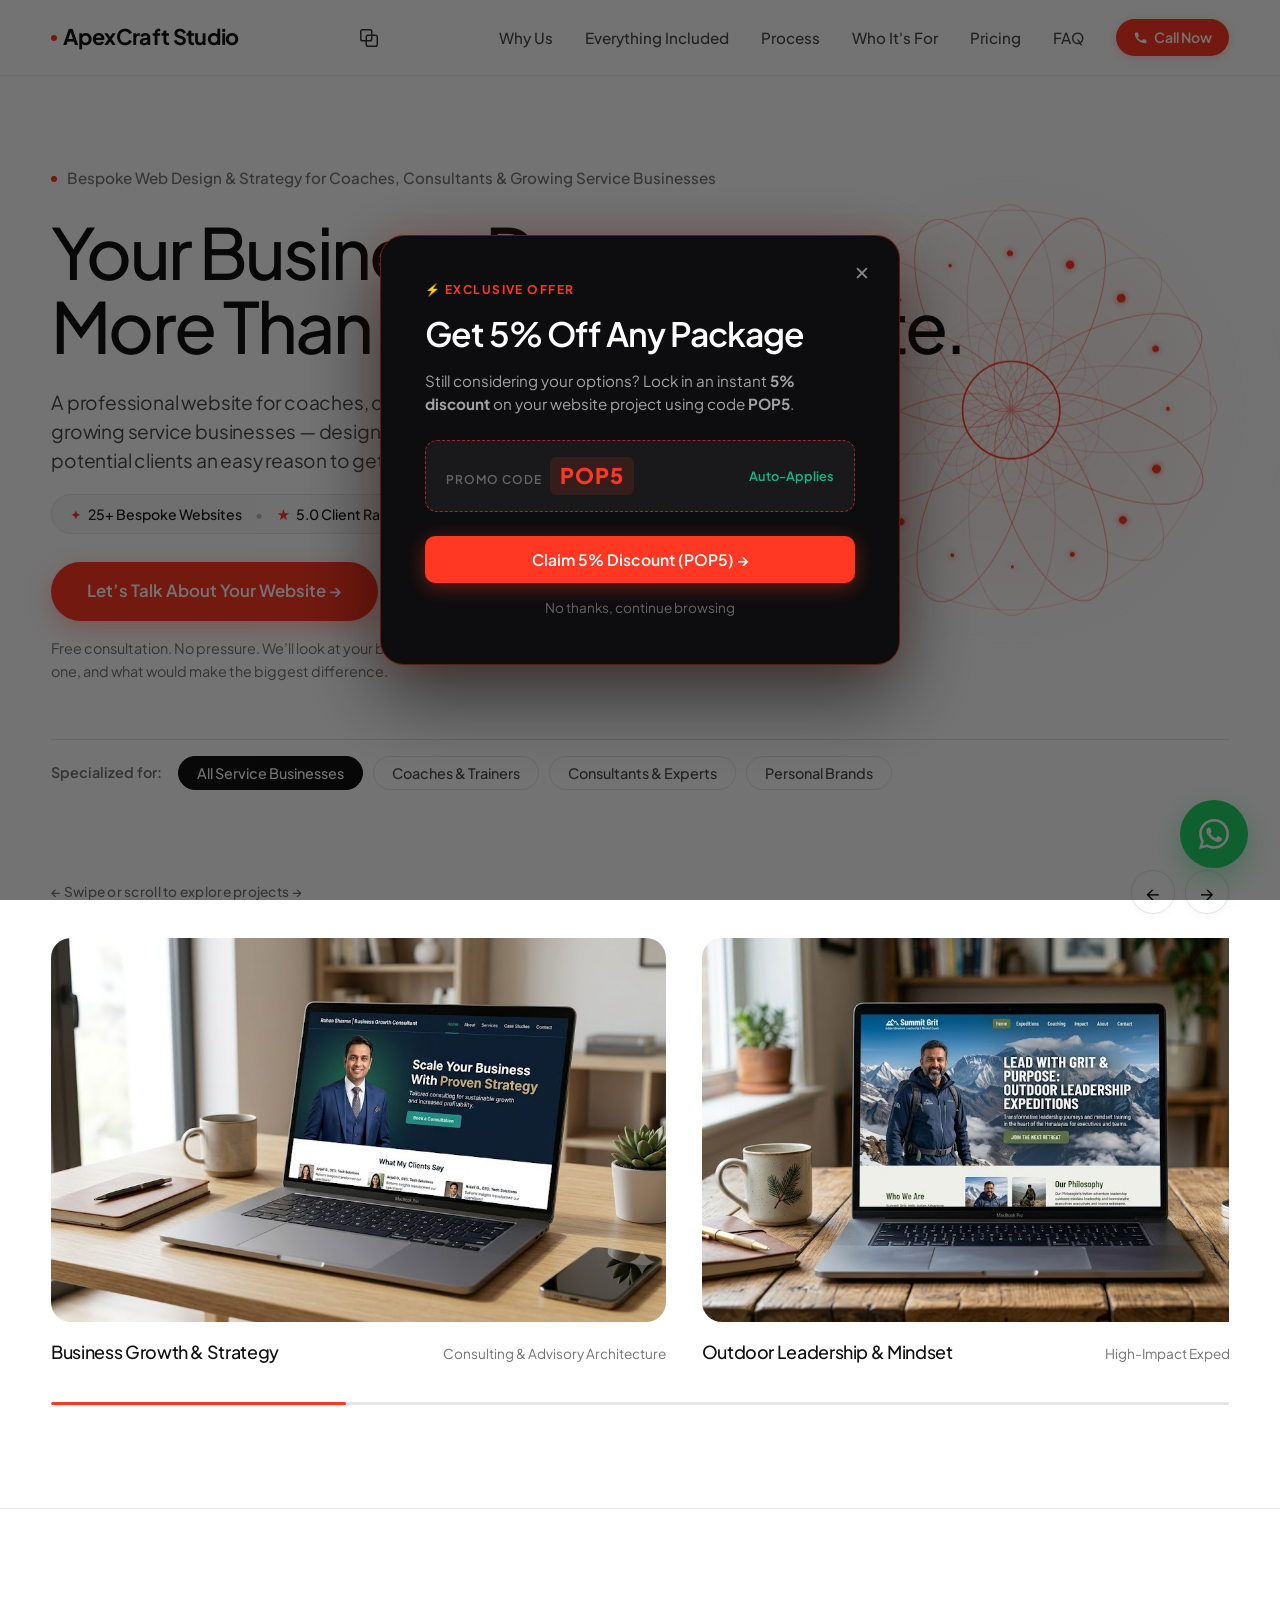
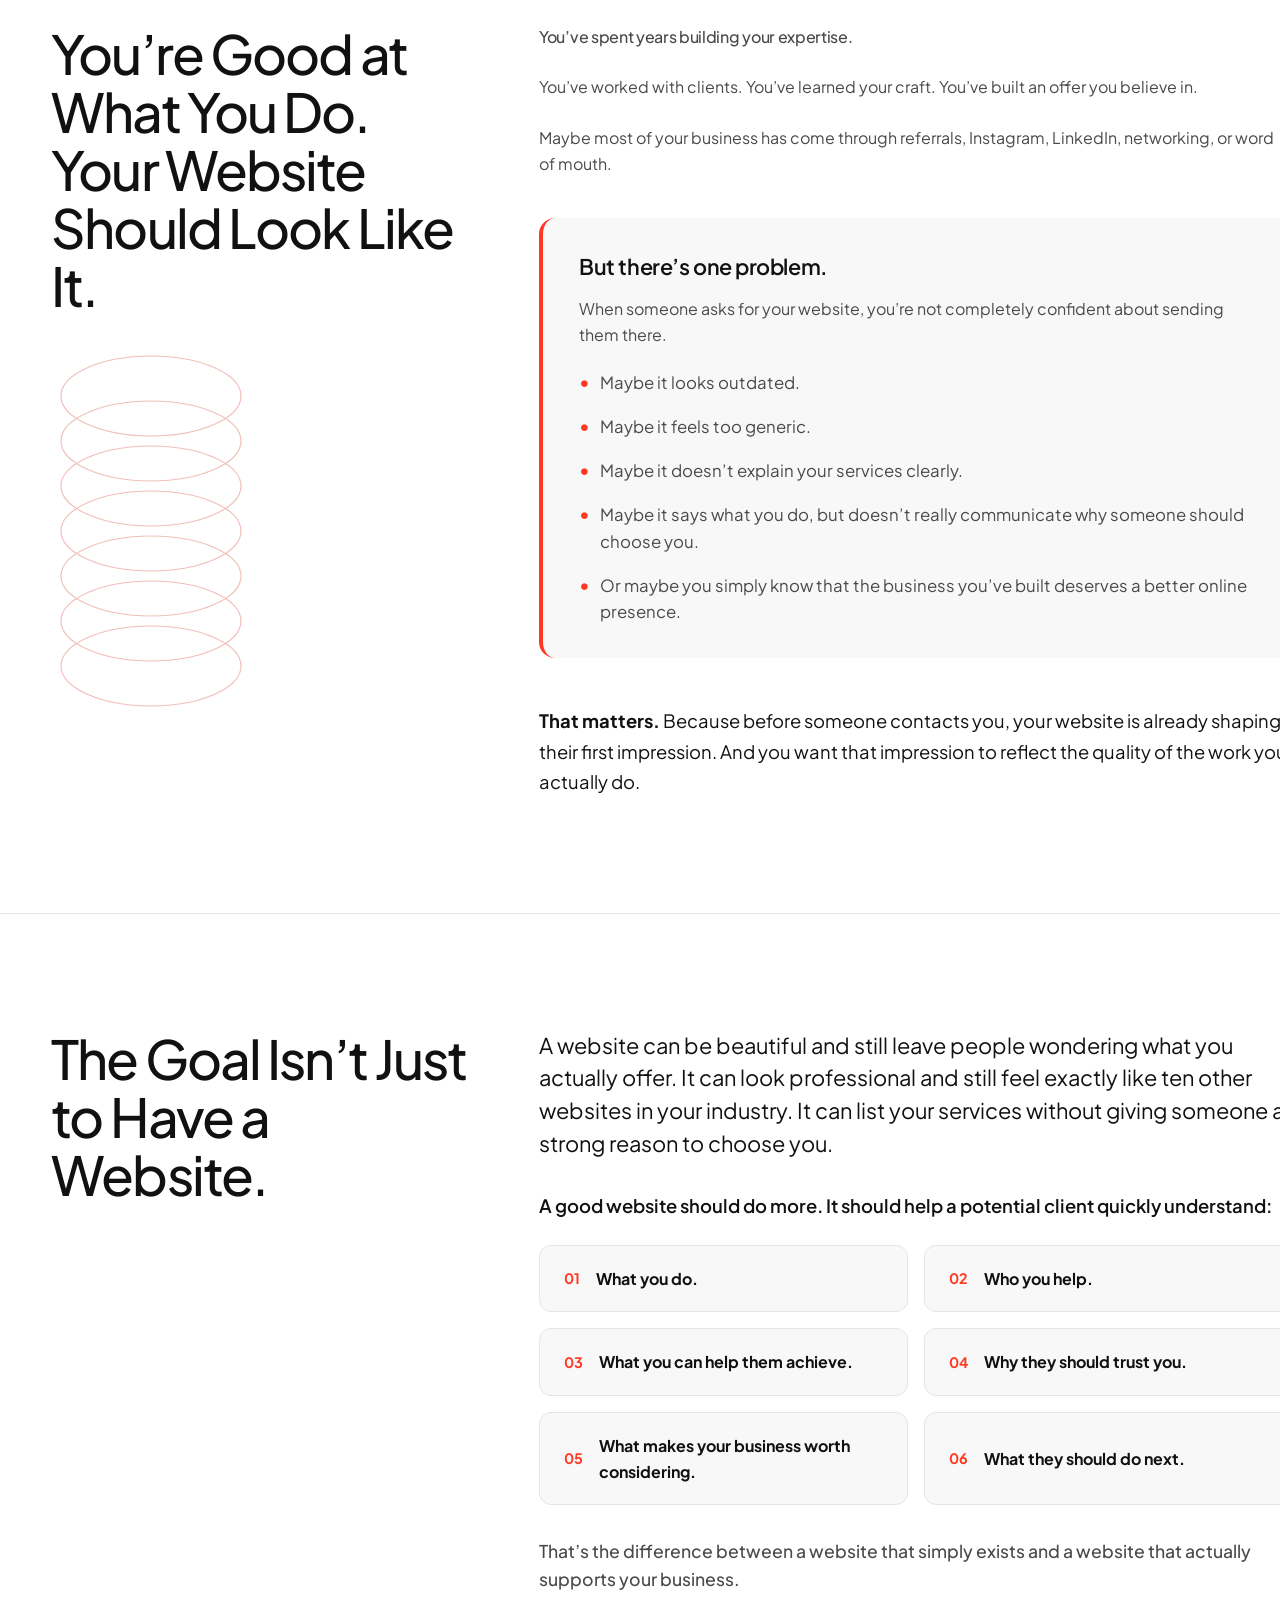
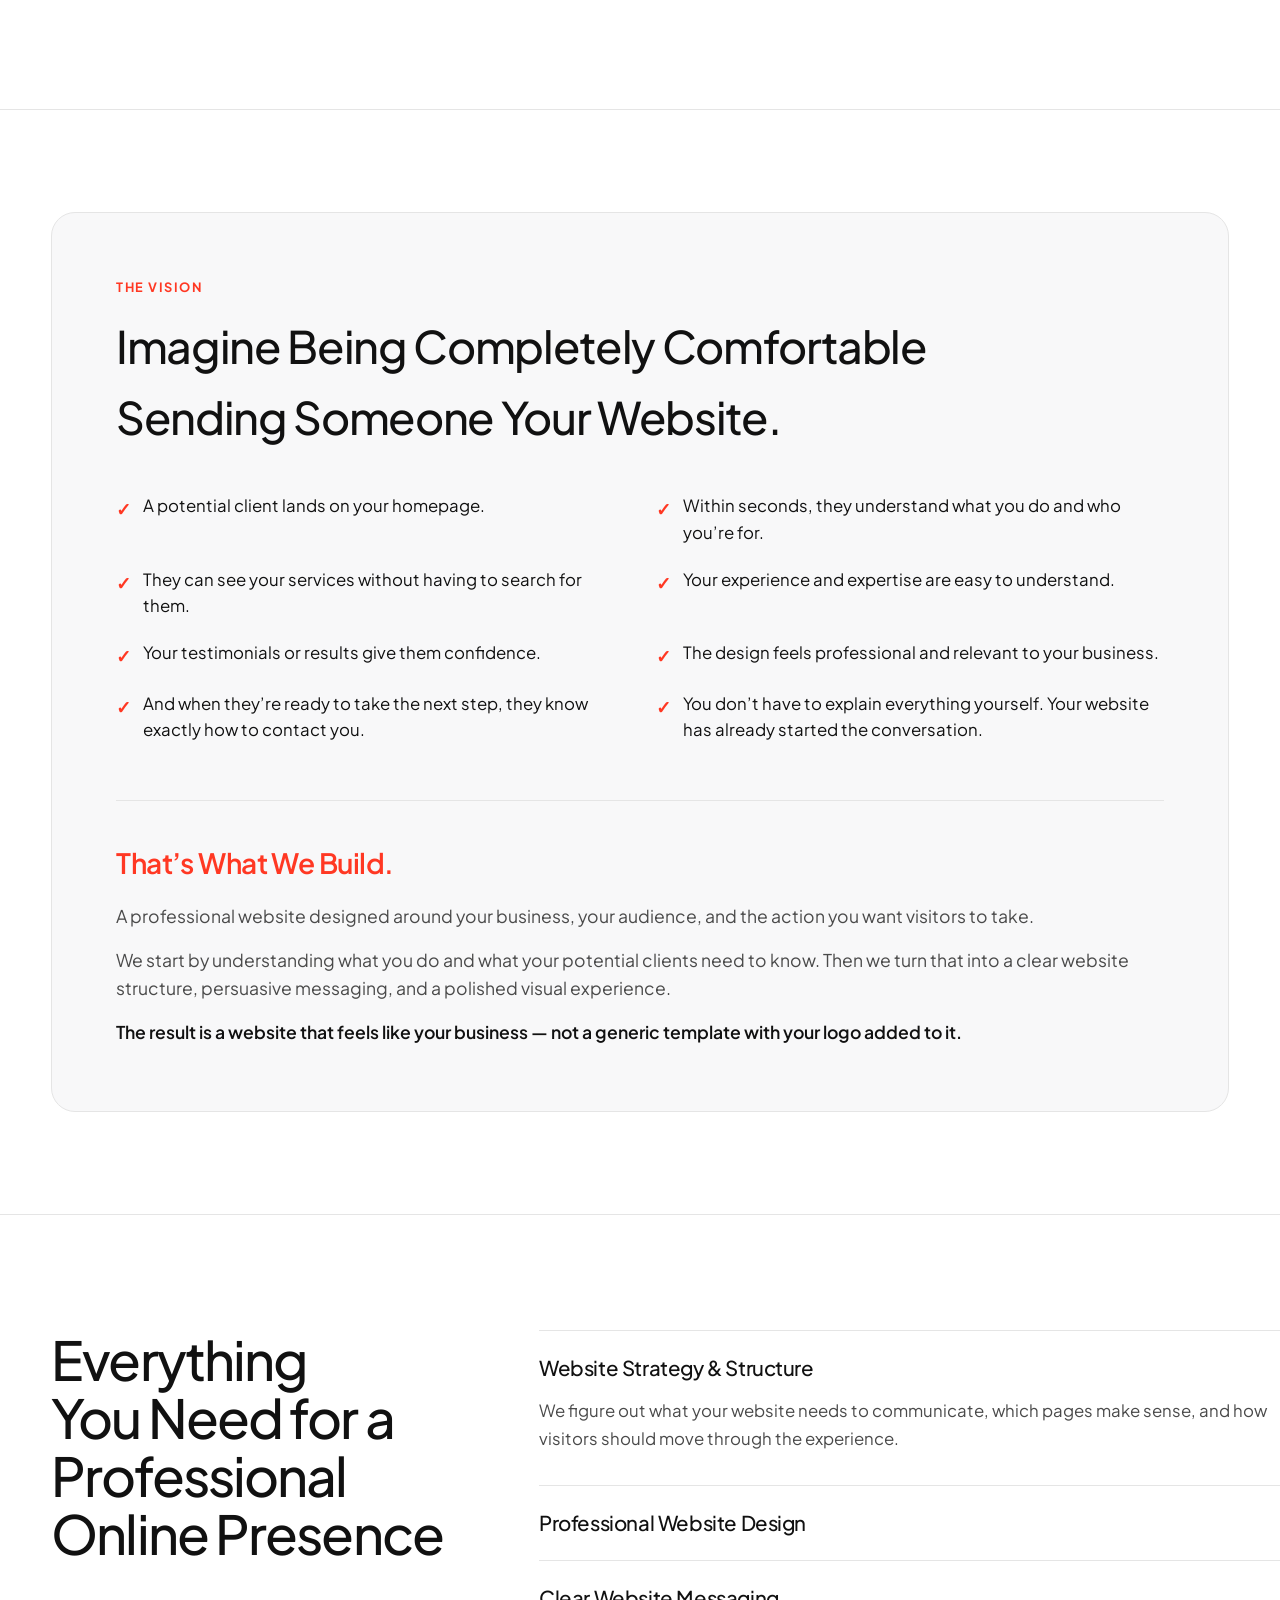
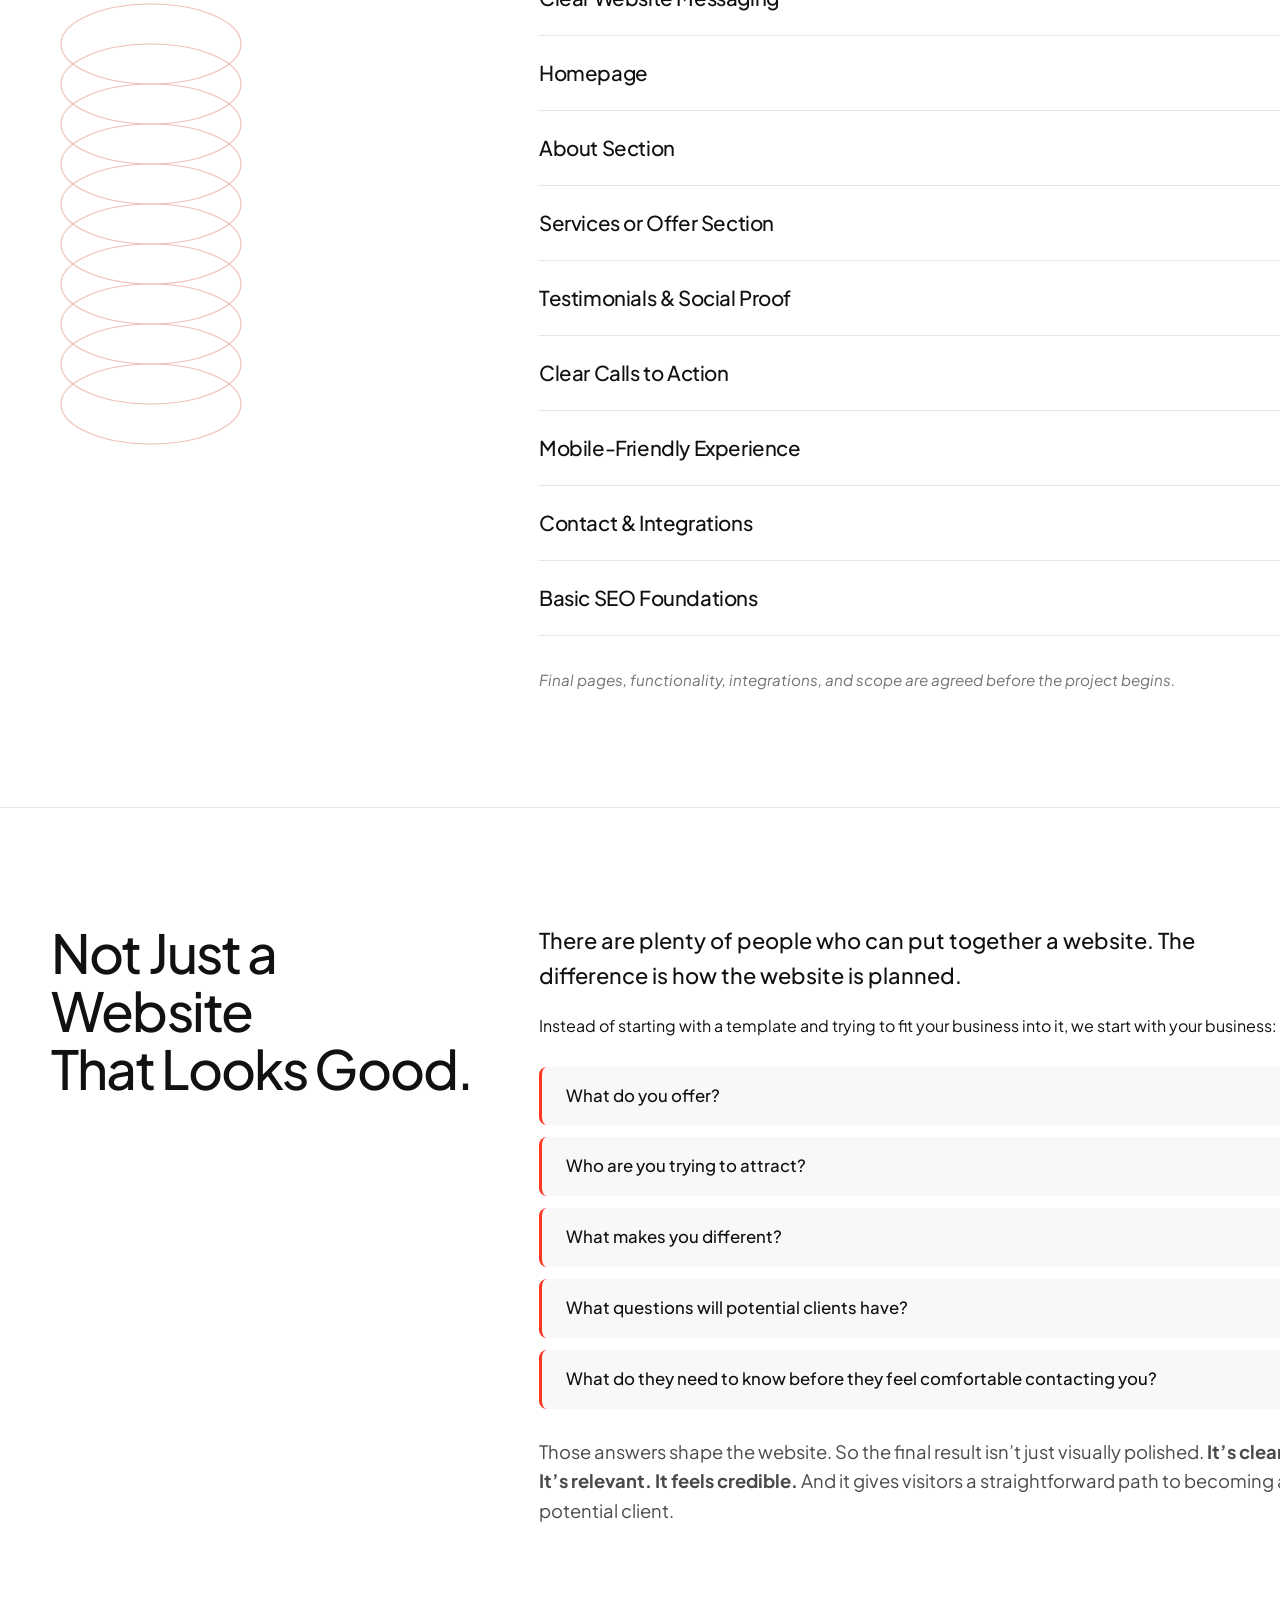
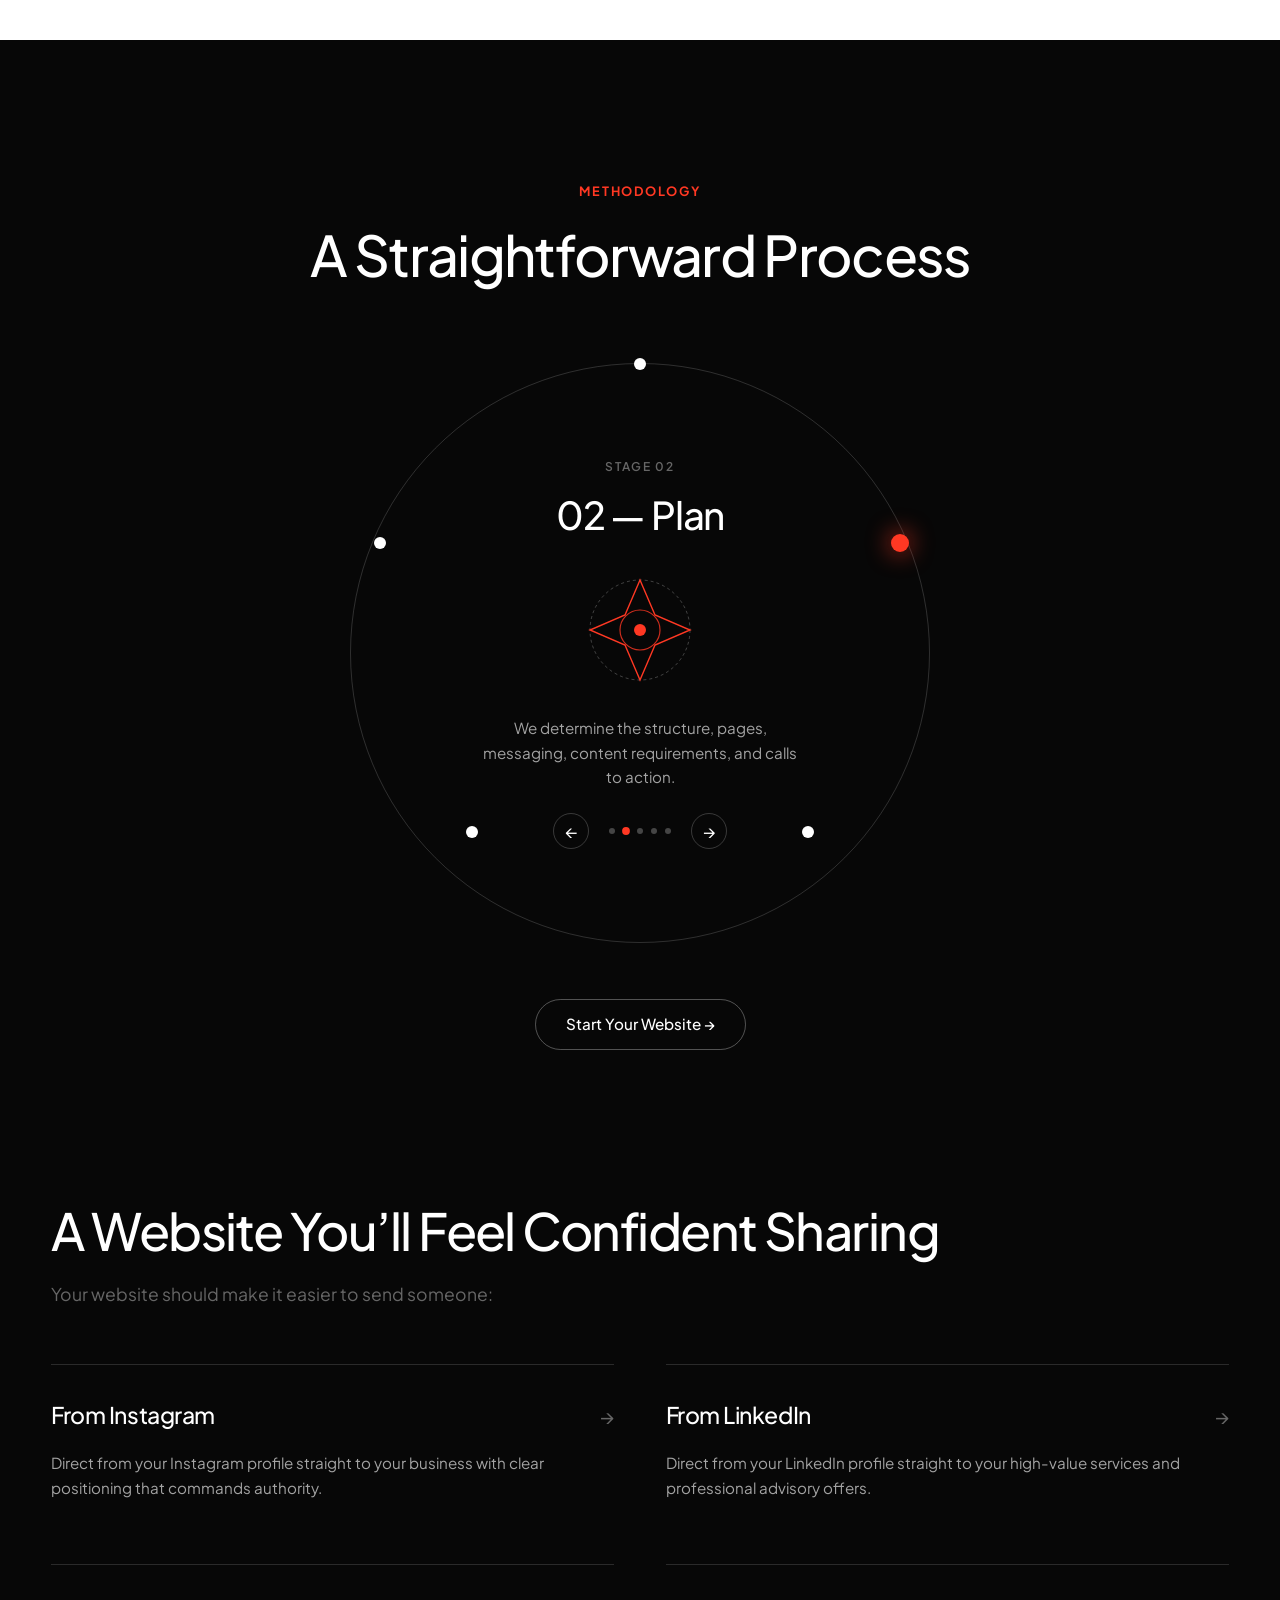
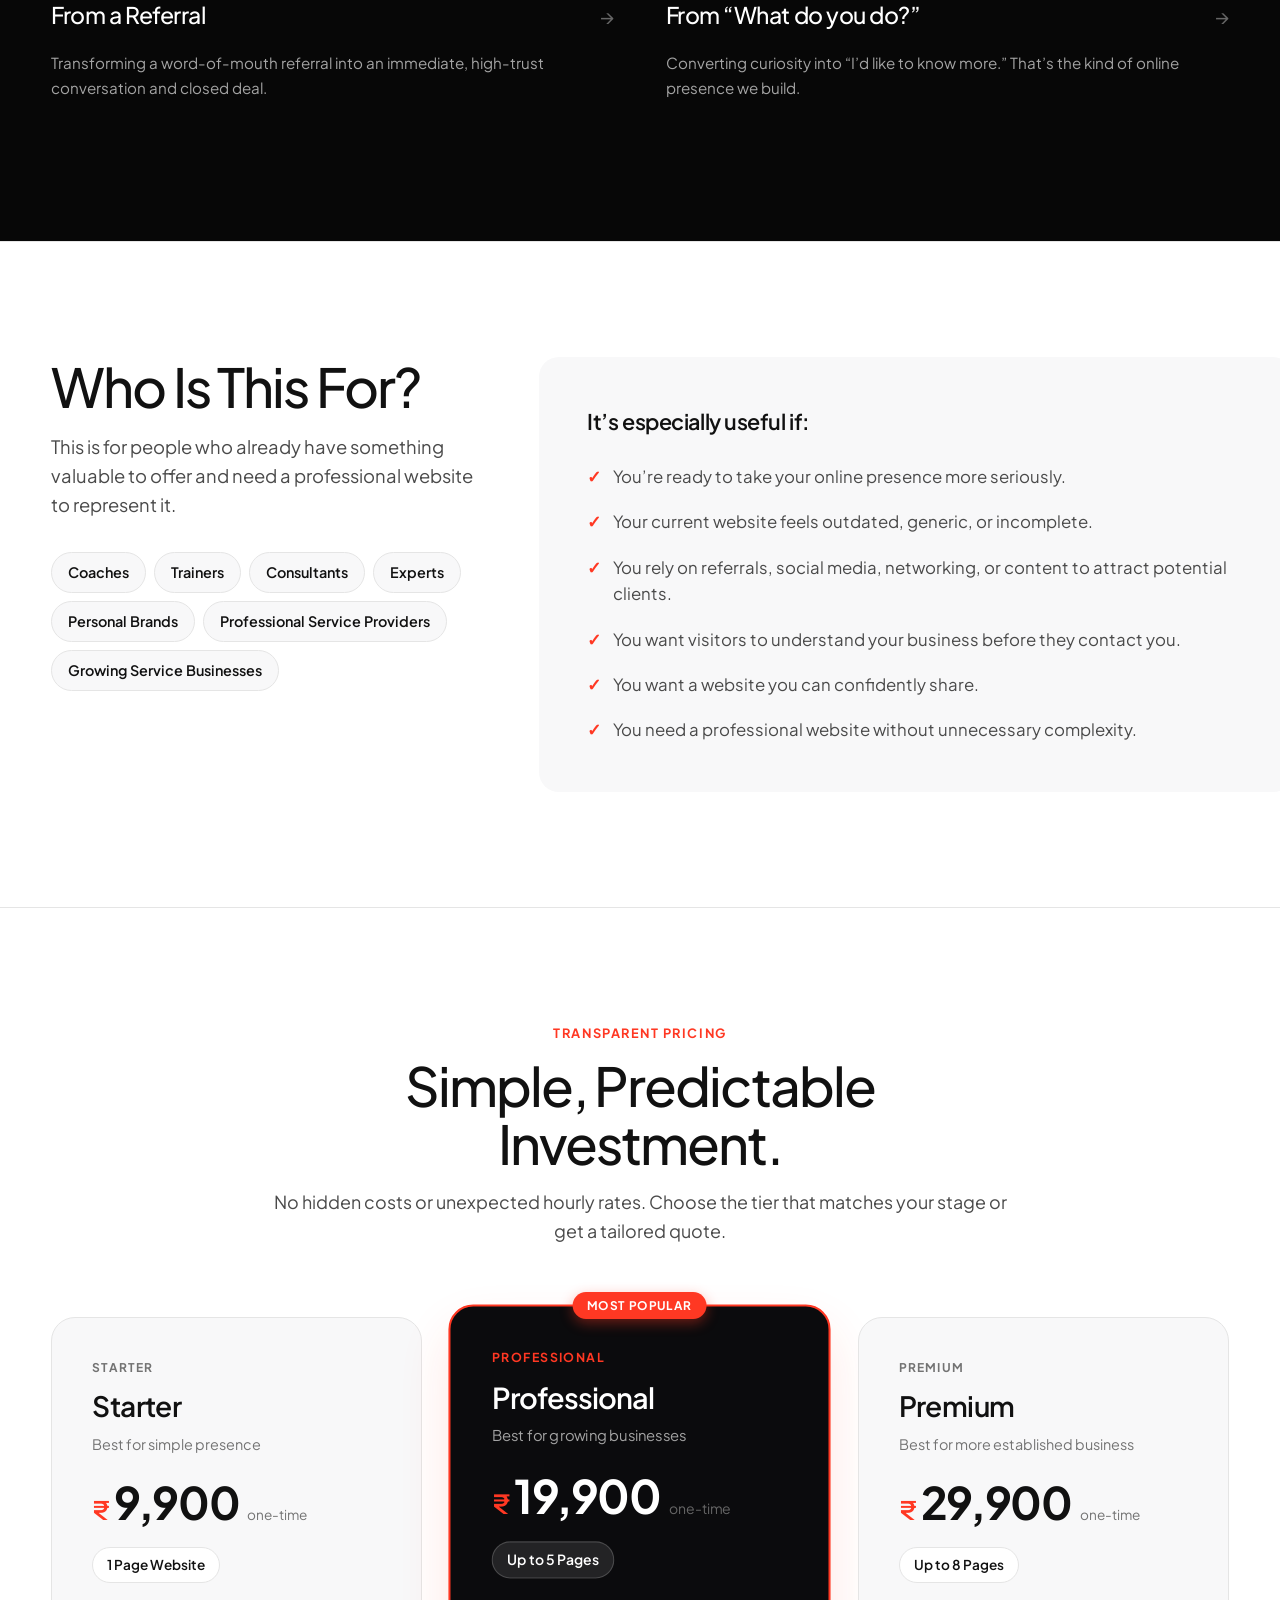
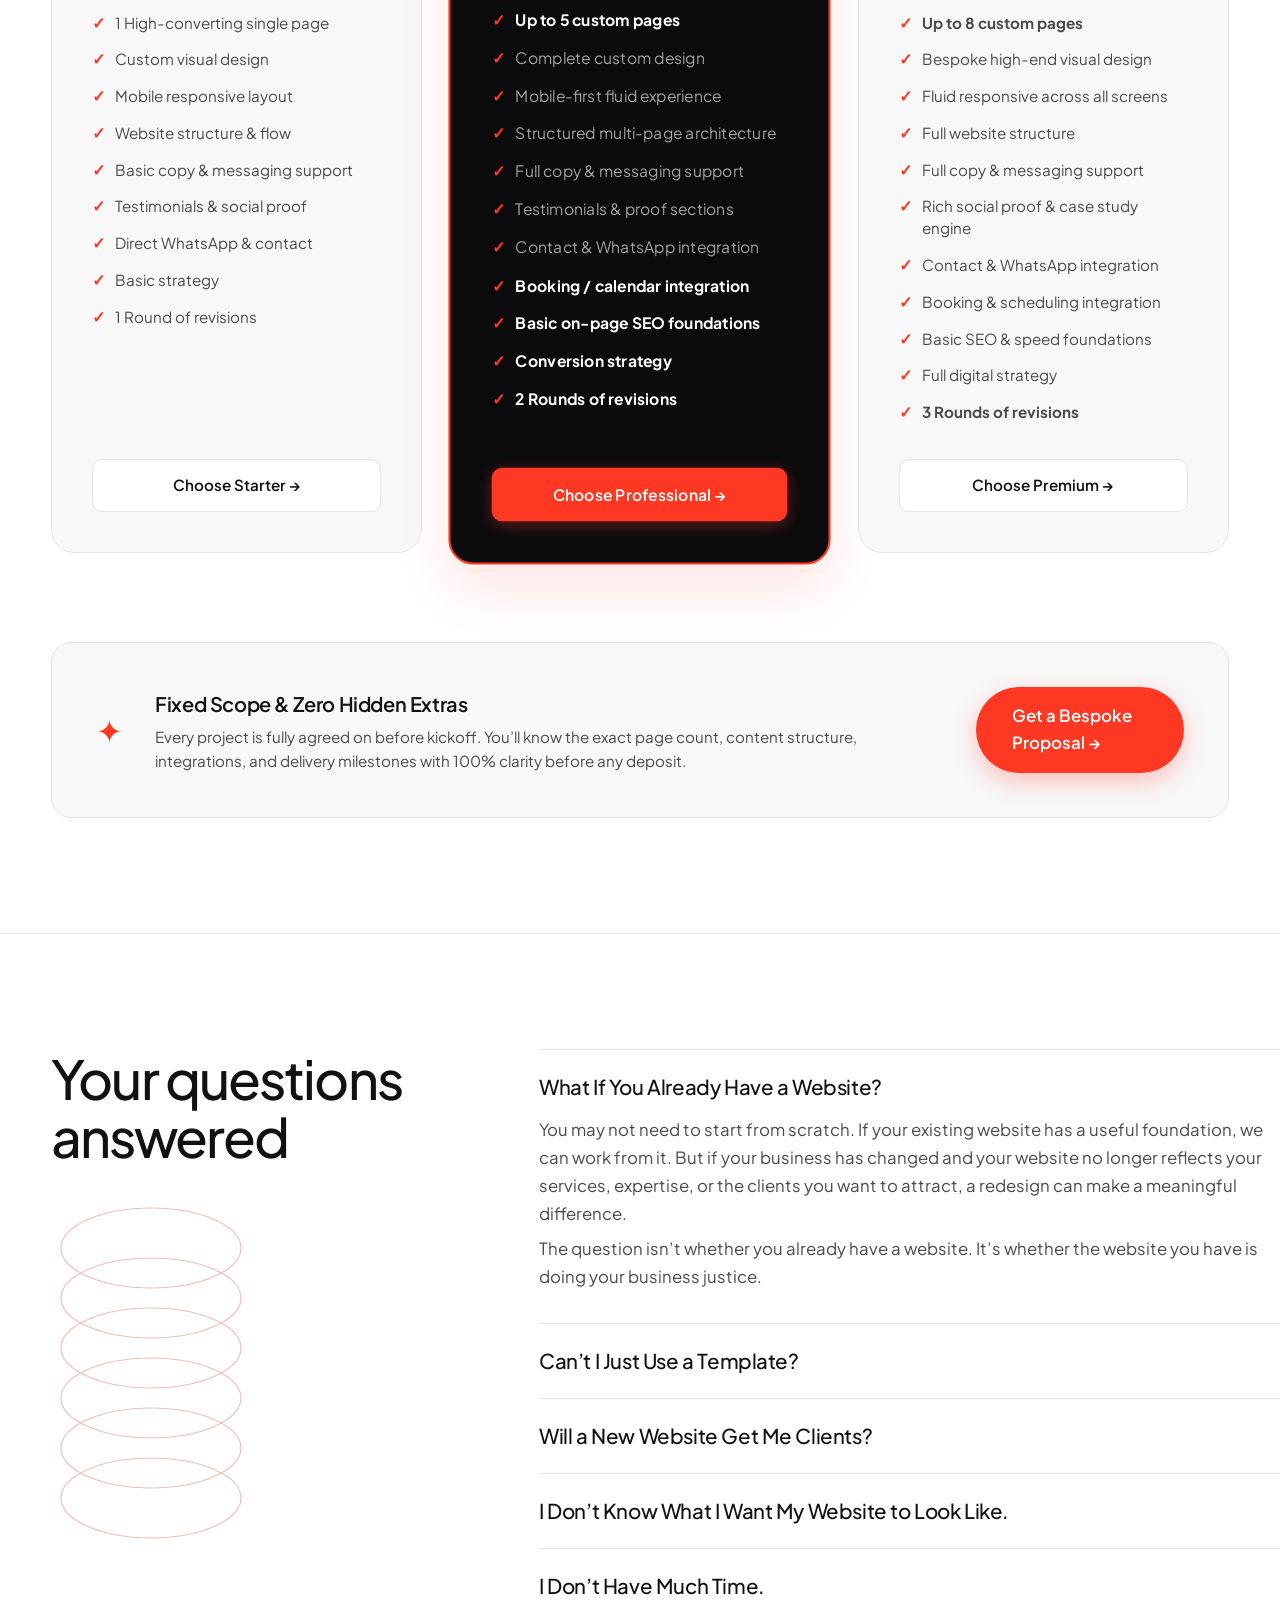
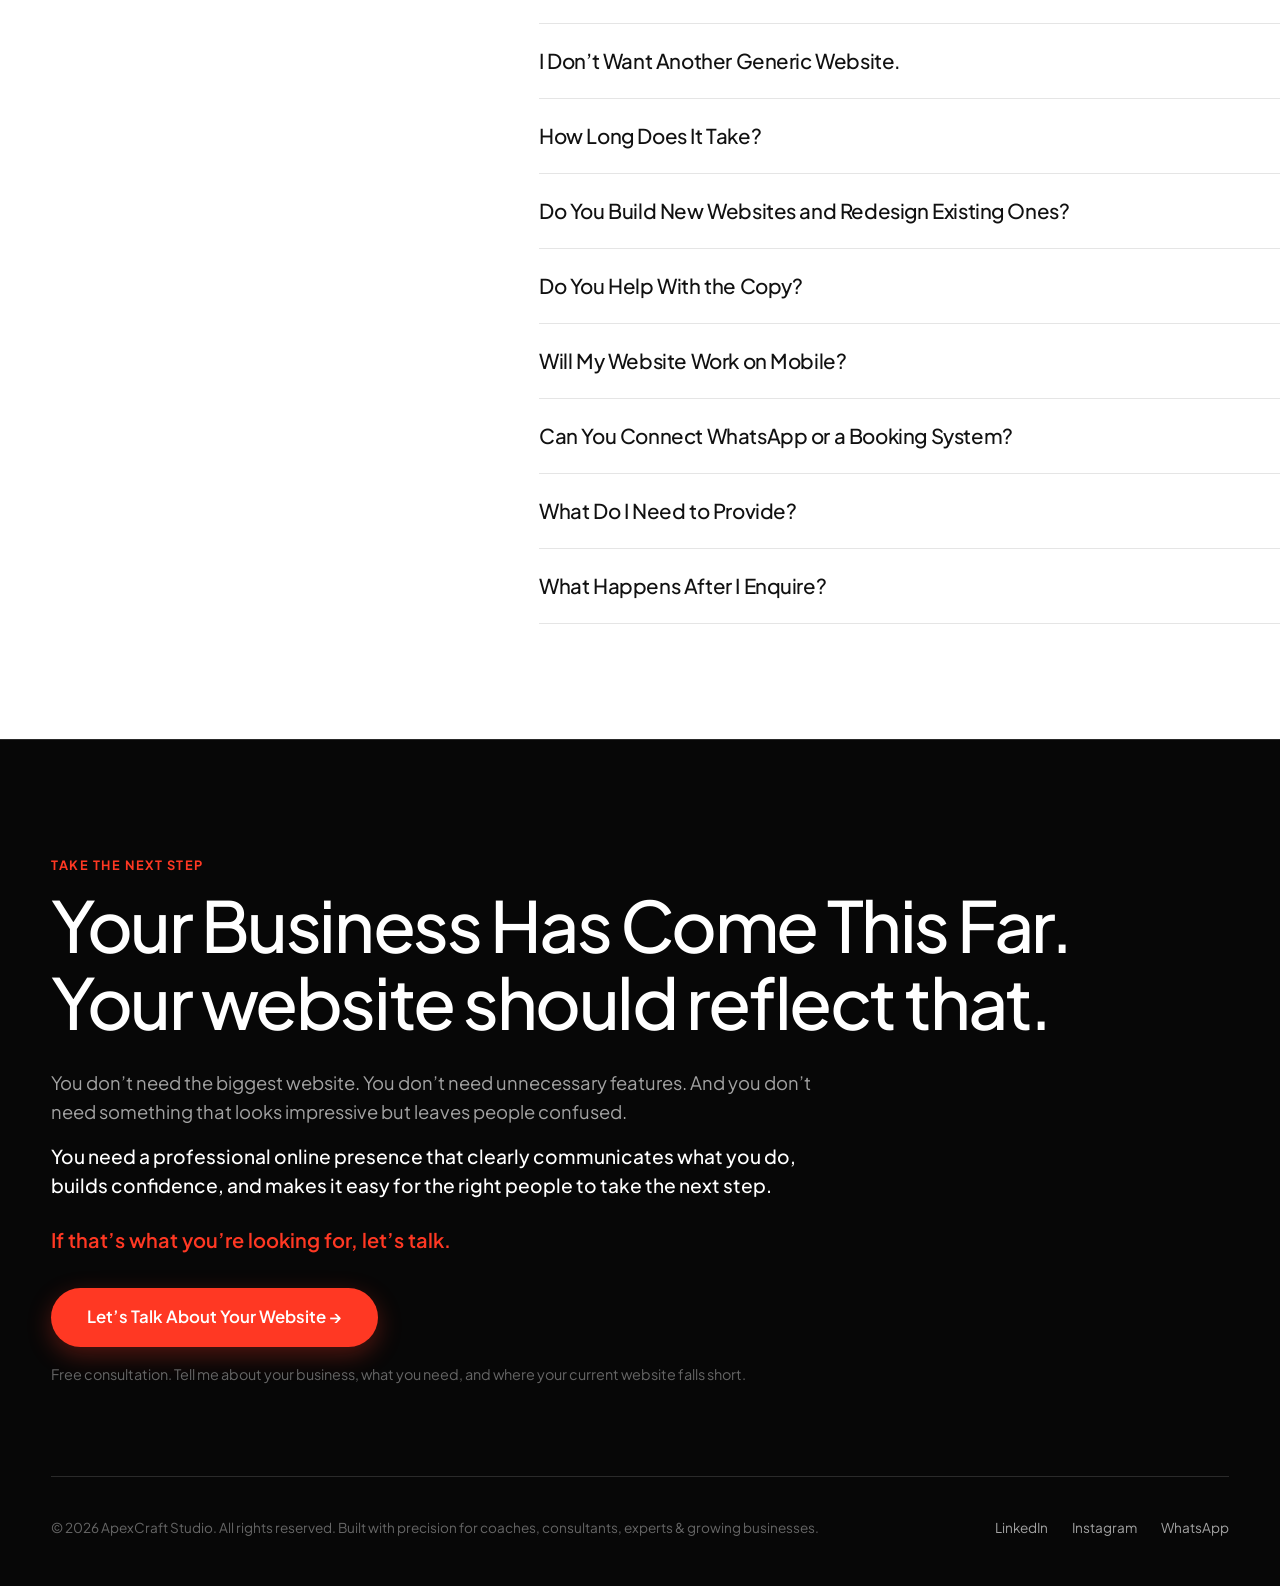
==== index.html @ 8deaf241 "Update: Change header CTA label to 'Call Now' while retaining tel:+919108080872 click-to-call action" ====
<!DOCTYPE html>
<html lang="en">
<head>
  <!-- Google Tag Manager -->
  <script>(function(w,d,s,l,i){w[l]=w[l]||[];w[l].push({'gtm.start':
  new Date().getTime(),event:'gtm.js'});var f=d.getElementsByTagName(s)[0],
  j=d.createElement(s),dl=l!='dataLayer'?'&l='+l:'';j.async=true;j.src=
  'https://www.googletagmanager.com/gtm.js?id='+i+dl;f.parentNode.insertBefore(j,f);
  })(window,document,'script','dataLayer','GTM-56Q9V5MP');</script>
  <!-- End Google Tag Manager -->

  <meta charset="UTF-8">
  <meta name="viewport" content="width=device-width, initial-scale=1.0">
  
  <!-- SEO Meta Tags -->
  <title>Your Business Deserves More Than a Generic Website | Custom Web Design & Strategy</title>
  <meta name="description" content="A professional website for coaches, consultants, trainers, experts, personal brands, and growing service businesses — designed to make your expertise clear, build trust, and give potential clients an easy reason to get in touch.">
  <meta name="keywords" content="custom website design, website redesign, coaches website, consultant web design, personal brand website, Bangalore web design, INR web design">
  
  <!-- Open Graph -->
  <meta property="og:title" content="Your Business Deserves More Than a Generic Website">
  <meta property="og:description" content="A professional website designed to make your expertise clear, build trust, and turn visitors into clients.">
  <meta property="og:type" content="website">

  <!-- Google Fonts: Plus Jakarta Sans & Syne -->
  <link rel="preconnect" href="https://fonts.googleapis.com">
  <link rel="preconnect" href="https://fonts.gstatic.com" crossorigin>
  <link href="https://fonts.googleapis.com/css2?family=Plus+Jakarta+Sans:ital,wght@0,300;0,400;0,500;0,600;0,700;0,800;1,400&family=Syne:wght@500;600;700;800&display=swap" rel="stylesheet">
  
  <!-- CSS Stylesheet -->
  <link rel="stylesheet" href="styles.css?v=4.0">
</head>
<body>
  <!-- Google Tag Manager (noscript) -->
  <noscript><iframe src="https://www.googletagmanager.com/ns.html?id=GTM-56Q9V5MP"
  height="0" width="0" style="display:none;visibility:hidden"></iframe></noscript>
  <!-- End Google Tag Manager (noscript) -->

  <!-- Custom Magnetic Cursor for Project / Showcase Cards -->
  <div class="custom-cursor" id="customCursor">
    <span class="cursor-text">View</span>
  </div>

  <!-- ==========================================
       HEADER & NAVIGATION
       ========================================== -->
  <header class="site-header" id="siteHeader">
    <div class="header-inner">
      
      <!-- Brand Logo -->
      <a href="#" class="brand-logo" id="brandLogo">
        <span class="logo-accent-dot"></span>
        <span class="logo-text">ApexCraft Studio</span>
      </a>

      <!-- Center Minimal Emblem -->
      <div class="header-center-emblem" title="Bespoke Web Design & Strategy">
        <svg width="22" height="22" viewBox="0 0 24 24" fill="none" xmlns="http://www.w3.org/2000/svg">
          <rect x="3" y="3" width="12" height="12" rx="2" stroke="currentColor" stroke-width="1.6"/>
          <rect x="9" y="9" width="12" height="12" rx="2" stroke="currentColor" stroke-width="1.6"/>
        </svg>
      </div>

      <!-- Nav Links -->
      <nav class="main-nav" id="mainNav">
        <ul class="nav-list">
          <li><a href="#empathy" class="nav-link">Why Us</a></li>
          <li><a href="#deliverables" class="nav-link">Everything Included</a></li>
          <li><a href="#process" class="nav-link">Process</a></li>
          <li><a href="#who-is-this-for" class="nav-link">Who It's For</a></li>
          <li><a href="#pricing" class="nav-link">Pricing</a></li>
          <li><a href="#faq" class="nav-link">FAQ</a></li>
          <li><a href="tel:+919108080872" class="header-call-btn" id="headerCallBtn"><svg class="header-phone-svg" viewBox="0 0 24 24" width="15" height="15" fill="#ffffff" xmlns="http://www.w3.org/2000/svg"><path d="M6.62 10.79a15.053 15.053 0 006.59 6.59l2.2-2.2a1 1 0 011.11-.27c1.21.49 2.53.76 3.88.76a1 1 0 011 1V20a1 1 0 01-1 1C10.07 21 3 13.93 3 5a1 1 0 011-1h3.5a1 1 0 011 1c0 1.35.27 2.67.76 3.88a1 1 0 01-.27 1.11l-2.37 2.4z"/></svg> Call Now</a></li>
        </ul>
      </nav>

      <!-- Mobile Hamburger Toggle -->
      <button class="mobile-menu-btn" id="mobileMenuBtn" aria-label="Toggle Navigation">
        <span></span>
        <span></span>
        <span></span>
      </button>

    </div>
  </header>

  <main>
    <!-- ==========================================
         HERO SECTION
         ========================================== -->
    <section class="hero-section" id="hero">
      
      <!-- Abstract Animated Object Background (Desktop & Mobile Optimized) -->
      <div class="hero-abstract-wrapper" id="heroAbstractWrapper" aria-hidden="true">
        <canvas id="heroAbstractCanvas"></canvas>
        <div class="hero-ambient-glow"></div>
      </div>

      <div class="site-container">
        
        <div class="hero-content">
          <div class="hero-eyebrow">
            <span class="subline-dot"></span>
            <span>Bespoke Web Design & Strategy for Coaches, Consultants & Growing Service Businesses</span>
          </div>

          <h1 class="hero-headline">
            Your Business Deserves<br>
            More Than a Generic Website.
          </h1>
          
          <p class="hero-lead-paragraph">
            A professional website for coaches, consultants, trainers, experts, personal brands, and growing service businesses — designed to make your expertise clear, build trust, and give potential clients an easy reason to get in touch.
          </p>

          <!-- Compact Single-Line Trust Badge Bar (Continuous Marquee Flow) -->
          <div class="hero-trust-bar">
            <div class="trust-marquee-track">
              <span class="trust-item"><span class="trust-badge-icon">✦</span> 25+ Bespoke Websites</span>
              <span class="trust-dot">•</span>
              <span class="trust-item"><span class="trust-badge-icon">★</span> 5.0 Client Rating</span>
              <span class="trust-dot">•</span>
              <span class="trust-item"><span class="trust-badge-icon">✓</span> 100% Fixed-Scope & On-Time</span>
              <span class="trust-dot">•</span>
              <!-- Duplicate Set for Infinite Marquee Ticker Loop -->
              <span class="trust-item trust-duplicate"><span class="trust-badge-icon">✦</span> 25+ Bespoke Websites</span>
              <span class="trust-dot trust-duplicate">•</span>
              <span class="trust-item trust-duplicate"><span class="trust-badge-icon">★</span> 5.0 Client Rating</span>
              <span class="trust-dot trust-duplicate">•</span>
              <span class="trust-item trust-duplicate"><span class="trust-badge-icon">✓</span> 100% Fixed-Scope & On-Time</span>
              <span class="trust-dot trust-duplicate">•</span>
            </div>
          </div>

          <div class="hero-cta-wrapper">
            <a href="#contact" class="btn-primary open-contact-modal" id="heroPrimaryCta">
              Let’s Talk About Your Website →
            </a>
            <p class="hero-micro-text">
              Free consultation. No pressure. We’ll look at your business, your current website if you have one, and what would make the biggest difference.
            </p>
          </div>
        </div>

        <!-- Audience Quick-Filter Tabs -->
        <div class="filter-bar" id="audienceBar">
          <span class="filter-bar-label">Specialized for:</span>
          <button class="filter-pill active" data-target="all">All Service Businesses</button>
          <button class="filter-pill" data-target="coaches">Coaches & Trainers</button>
          <button class="filter-pill" data-target="consultants">Consultants & Experts</button>
          <button class="filter-pill" data-target="brands">Personal Brands</button>
        </div>

      </div>
    </section>

    <!-- ==========================================
         PORTFOLIO / SHOWCASE PREVIEWS (1-ROW HORIZONTAL SCROLLABLE CAROUSEL)
         ========================================== -->
    <section class="work-section" id="work">
      <div class="site-container">
        
        <div class="carousel-controls-header">
          <span class="carousel-hint-text">← Swipe or scroll to explore projects →</span>
          <div class="carousel-nav-arrows">
            <button class="carousel-arrow-btn" id="carouselPrevBtn" aria-label="Previous showcase project">←</button>
            <button class="carousel-arrow-btn" id="carouselNextBtn" aria-label="Next showcase project">→</button>
          </div>
        </div>

        <div class="portfolio-carousel-wrapper" id="portfolioCarouselWrapper">
          <div class="portfolio-carousel-track" id="portfolioGrid">
            
            <!-- Card 1: Rohan Sharma - Business Growth Consultant -->
            <article class="project-card" data-category="consultants">
              <div class="card-media-wrapper">
                <img src="images/rohan_sharma.jpg" alt="Rohan Sharma Business Growth Consultant website mockup" loading="lazy" class="project-img">
                <div class="card-hover-overlay"></div>
              </div>
              <div class="card-meta">
                <h2 class="project-title">Business Growth & Strategy</h2>
                <span class="project-category">Consulting & Advisory Architecture</span>
              </div>
            </article>

            <!-- Card 2: Summit Grit - Outdoor Leadership Expeditions -->
            <article class="project-card" data-category="coaches">
              <div class="card-media-wrapper">
                <img src="images/summit_grit.jpg" alt="Summit Grit Outdoor Leadership Expeditions website mockup" loading="lazy" class="project-img">
                <div class="card-hover-overlay"></div>
              </div>
              <div class="card-meta">
                <h2 class="project-title">Outdoor Leadership & Mindset</h2>
                <span class="project-category">High-Impact Expedition Platform</span>
              </div>
            </article>

            <!-- Card 3: Aparna Sharma - Life & Wellness Coach -->
            <article class="project-card" data-category="coaches">
              <div class="card-media-wrapper">
                <img src="images/aparna_sharma.jpg" alt="Aparna Sharma Life and Wellness Coach website mockup" loading="lazy" class="project-img">
                <div class="card-hover-overlay"></div>
              </div>
              <div class="card-meta">
                <h2 class="project-title">Life & Wellness Transformation</h2>
                <span class="project-category">Tablet & Touch Optimized Experience</span>
              </div>
            </article>

            <!-- Card 4: Arun Sharma - Creative Studio Coach -->
            <article class="project-card" data-category="consultants">
              <div class="card-media-wrapper">
                <img src="images/arun_sharma.jpg" alt="Arun Sharma Creative Studio Coach website mockup" loading="lazy" class="project-img">
                <div class="card-hover-overlay"></div>
              </div>
              <div class="card-meta">
                <h2 class="project-title">Creative Studio Mentorship</h2>
                <span class="project-category">Authority & Mentorship Funnel</span>
              </div>
            </article>

            <!-- Card 5: Brand Identity & Packaging (PRESERVED AS REQUESTED) -->
            <article class="project-card" data-category="brands">
              <div class="card-media-wrapper">
                <img src="images/swski_brand.jpg" alt="Personal brand positioning and design" loading="lazy" class="project-img">
                <div class="card-hover-overlay"></div>
              </div>
              <div class="card-meta">
                <h2 class="project-title">Premium Brand Positioning</h2>
                <span class="project-category">Visual Identity & Packaging</span>
              </div>
            </article>

          </div>
        </div>

        <!-- Carousel Progress Bar -->
        <div class="carousel-progress-container">
          <div class="carousel-progress-bar" id="carouselProgressBar"></div>
        </div>

      </div>
    </section>

    <!-- ==========================================
         EMPATHY & PROBLEM SECTION
         ========================================== -->
    <section class="empathy-section" id="empathy">
      <div class="site-container">
        
        <div class="split-editorial-layout">
          
          <!-- Left Column -->
          <div class="layout-left-col">
            <h2 class="section-heading-large">
              You’re Good at What You Do.<br>
              Your Website Should Look Like It.
            </h2>
            
            <div class="spirograph-container" aria-hidden="true">
              <svg class="spirograph-svg" viewBox="0 0 200 400" fill="none" xmlns="http://www.w3.org/2000/svg">
                <g class="spiro-group">
                  <ellipse cx="100" cy="50" rx="90" ry="40" stroke="#f0c0ba" stroke-width="1.2"/>
                  <ellipse cx="100" cy="95" rx="90" ry="40" stroke="#f0c0ba" stroke-width="1.2"/>
                  <ellipse cx="100" cy="140" rx="90" ry="40" stroke="#f0c0ba" stroke-width="1.2"/>
                  <ellipse cx="100" cy="185" rx="90" ry="40" stroke="#f0c0ba" stroke-width="1.2"/>
                  <ellipse cx="100" cy="230" rx="90" ry="40" stroke="#f0c0ba" stroke-width="1.2"/>
                  <ellipse cx="100" cy="275" rx="90" ry="40" stroke="#f0c0ba" stroke-width="1.2"/>
                  <ellipse cx="100" cy="320" rx="90" ry="40" stroke="#f0c0ba" stroke-width="1.2"/>
                </g>
              </svg>
            </div>
          </div>

          <!-- Right Column -->
          <div class="layout-right-col">
            <div class="editorial-story-block">
              <p class="story-lead">
                You’ve spent years building your expertise.
              </p>
              <p>
                You’ve worked with clients. You’ve learned your craft. You’ve built an offer you believe in.
              </p>
              <p>
                Maybe most of your business has come through referrals, Instagram, LinkedIn, networking, or word of mouth.
              </p>
              
              <div class="story-callout-card">
                <h3 class="story-callout-title">But there’s one problem.</h3>
                <p>When someone asks for your website, you’re not completely confident about sending them there.</p>
                
                <ul class="story-checklist">
                  <li><span class="bullet-red">•</span> Maybe it looks outdated.</li>
                  <li><span class="bullet-red">•</span> Maybe it feels too generic.</li>
                  <li><span class="bullet-red">•</span> Maybe it doesn’t explain your services clearly.</li>
                  <li><span class="bullet-red">•</span> Maybe it says what you do, but doesn’t really communicate why someone should choose you.</li>
                  <li><span class="bullet-red">•</span> Or maybe you simply know that the business you’ve built deserves a better online presence.</li>
                </ul>
              </div>

              <p class="story-conclusion">
                <strong>That matters.</strong> Because before someone contacts you, your website is already shaping their first impression. And you want that impression to reflect the quality of the work you actually do.
              </p>
            </div>
          </div>

        </div>

      </div>
    </section>

    <!-- ==========================================
         CORE VALUE PROPOSITION: "THE GOAL ISN'T JUST TO HAVE A WEBSITE"
         ========================================== -->
    <section class="value-prop-section">
      <div class="site-container">
        
        <div class="split-editorial-layout">
          
          <div class="layout-left-col">
            <h2 class="section-heading-large">
              The Goal Isn’t Just<br>
              to Have a Website.
            </h2>
          </div>

          <div class="layout-right-col">
            <p class="value-lead-text">
              A website can be beautiful and still leave people wondering what you actually offer. It can look professional and still feel exactly like ten other websites in your industry. It can list your services without giving someone a strong reason to choose you.
            </p>

            <h3 class="value-subheading">A good website should do more. It should help a potential client quickly understand:</h3>

            <div class="clarity-grid">
              <div class="clarity-card">
                <span class="clarity-num">01</span>
                <p><strong>What you do.</strong></p>
              </div>
              <div class="clarity-card">
                <span class="clarity-num">02</span>
                <p><strong>Who you help.</strong></p>
              </div>
              <div class="clarity-card">
                <span class="clarity-num">03</span>
                <p><strong>What you can help them achieve.</strong></p>
              </div>
              <div class="clarity-card">
                <span class="clarity-num">04</span>
                <p><strong>Why they should trust you.</strong></p>
              </div>
              <div class="clarity-card">
                <span class="clarity-num">05</span>
                <p><strong>What makes your business worth considering.</strong></p>
              </div>
              <div class="clarity-card">
                <span class="clarity-num">06</span>
                <p><strong>What they should do next.</strong></p>
              </div>
            </div>

            <p class="value-summary">
              That’s the difference between a website that simply exists and a website that actually supports your business.
            </p>
          </div>

        </div>

      </div>
    </section>

    <!-- ==========================================
         VISION & "THAT'S WHAT WE BUILD" SECTION
         ========================================== -->
    <section class="vision-section">
      <div class="site-container">
        
        <div class="vision-hero-card">
          <div class="vision-hero-inner">
            <span class="vision-eyebrow">THE VISION</span>
            <h2 class="vision-title">
              Imagine Being Completely Comfortable<br>
              Sending Someone Your Website.
            </h2>

            <div class="vision-points-grid">
              <div class="vision-point">
                <span class="vision-check">✓</span>
                <p>A potential client lands on your homepage.</p>
              </div>
              <div class="vision-point">
                <span class="vision-check">✓</span>
                <p>Within seconds, they understand what you do and who you’re for.</p>
              </div>
              <div class="vision-point">
                <span class="vision-check">✓</span>
                <p>They can see your services without having to search for them.</p>
              </div>
              <div class="vision-point">
                <span class="vision-check">✓</span>
                <p>Your experience and expertise are easy to understand.</p>
              </div>
              <div class="vision-point">
                <span class="vision-check">✓</span>
                <p>Your testimonials or results give them confidence.</p>
              </div>
              <div class="vision-point">
                <span class="vision-check">✓</span>
                <p>The design feels professional and relevant to your business.</p>
              </div>
              <div class="vision-point">
                <span class="vision-check">✓</span>
                <p>And when they’re ready to take the next step, they know exactly how to contact you.</p>
              </div>
              <div class="vision-point">
                <span class="vision-check">✓</span>
                <p>You don’t have to explain everything yourself. Your website has already started the conversation.</p>
              </div>
            </div>

            <div class="build-statement-card">
              <h3 class="build-statement-title">That’s What We Build.</h3>
              <p>
                A professional website designed around your business, your audience, and the action you want visitors to take.
              </p>
              <p>
                We start by understanding what you do and what your potential clients need to know. Then we turn that into a clear website structure, persuasive messaging, and a polished visual experience.
              </p>
              <p class="highlight-text">
                The result is a website that feels like your business — not a generic template with your logo added to it.
              </p>
            </div>
          </div>
        </div>

      </div>
    </section>

    <!-- ==========================================
         DELIVERABLES: "EVERYTHING YOU NEED" (SPIROGRAPH + ACCORDION)
         ========================================== -->
    <section class="services-section" id="deliverables">
      <div class="site-container">
        
        <div class="services-layout">
          
          <!-- Left Column: Title & Animated Spirograph Graphic -->
          <div class="services-graphic-col">
            <h2 class="section-heading-large">
              Everything<br>
              You Need for a<br>
              Professional<br>
              Online Presence
            </h2>
            
            <div class="spirograph-container" aria-hidden="true">
              <svg class="spirograph-svg" viewBox="0 0 200 450" fill="none" xmlns="http://www.w3.org/2000/svg">
                <g class="spiro-group">
                  <ellipse cx="100" cy="50" rx="90" ry="40" stroke="#f0c0ba" stroke-width="1.2"/>
                  <ellipse cx="100" cy="90" rx="90" ry="40" stroke="#f0c0ba" stroke-width="1.2"/>
                  <ellipse cx="100" cy="130" rx="90" ry="40" stroke="#f0c0ba" stroke-width="1.2"/>
                  <ellipse cx="100" cy="170" rx="90" ry="40" stroke="#f0c0ba" stroke-width="1.2"/>
                  <ellipse cx="100" cy="210" rx="90" ry="40" stroke="#f0c0ba" stroke-width="1.2"/>
                  <ellipse cx="100" cy="250" rx="90" ry="40" stroke="#f0c0ba" stroke-width="1.2"/>
                  <ellipse cx="100" cy="290" rx="90" ry="40" stroke="#f0c0ba" stroke-width="1.2"/>
                  <ellipse cx="100" cy="330" rx="90" ry="40" stroke="#f0c0ba" stroke-width="1.2"/>
                  <ellipse cx="100" cy="370" rx="90" ry="40" stroke="#f0c0ba" stroke-width="1.2"/>
                  <ellipse cx="100" cy="410" rx="90" ry="40" stroke="#f0c0ba" stroke-width="1.2"/>
                </g>
              </svg>
            </div>
          </div>

          <!-- Right Column: Interactive Accordion of Deliverables -->
          <div class="services-accordion-col">
            <div class="accordion-list" id="deliverablesAccordion">
              
              <!-- Item 1 -->
              <div class="accordion-item active">
                <button class="accordion-header" aria-expanded="true">
                  <span class="accordion-title">Website Strategy & Structure</span>
                  <span class="accordion-icon">–</span>
                </button>
                <div class="accordion-body">
                  <p class="accordion-desc">
                    We figure out what your website needs to communicate, which pages make sense, and how visitors should move through the experience.
                  </p>
                </div>
              </div>

              <!-- Item 2 -->
              <div class="accordion-item">
                <button class="accordion-header" aria-expanded="false">
                  <span class="accordion-title">Professional Website Design</span>
                  <span class="accordion-icon">+</span>
                </button>
                <div class="accordion-body">
                  <p class="accordion-desc">
                    A clean, modern design created around your business, your audience, and the image you want to present.
                  </p>
                </div>
              </div>

              <!-- Item 3 -->
              <div class="accordion-item">
                <button class="accordion-header" aria-expanded="false">
                  <span class="accordion-title">Clear Website Messaging</span>
                  <span class="accordion-icon">+</span>
                </button>
                <div class="accordion-body">
                  <p class="accordion-desc">
                    Your website should make it easy to understand what you do, who you help, and why someone should consider working with you.
                  </p>
                </div>
              </div>

              <!-- Item 4 -->
              <div class="accordion-item">
                <button class="accordion-header" aria-expanded="false">
                  <span class="accordion-title">Homepage</span>
                  <span class="accordion-icon">+</span>
                </button>
                <div class="accordion-body">
                  <p class="accordion-desc">
                    A strong first impression that clearly introduces your business and guides visitors toward the next step.
                  </p>
                </div>
              </div>

              <!-- Item 5 -->
              <div class="accordion-item">
                <button class="accordion-header" aria-expanded="false">
                  <span class="accordion-title">About Section</span>
                  <span class="accordion-icon">+</span>
                </button>
                <div class="accordion-body">
                  <p class="accordion-desc">
                    Show the person or expertise behind the business in a way that builds credibility without turning your website into a long autobiography.
                  </p>
                </div>
              </div>

              <!-- Item 6 -->
              <div class="accordion-item">
                <button class="accordion-header" aria-expanded="false">
                  <span class="accordion-title">Services or Offer Section</span>
                  <span class="accordion-icon">+</span>
                </button>
                <div class="accordion-body">
                  <p class="accordion-desc">
                    Present what you offer clearly so visitors understand what they can actually work with you for.
                  </p>
                </div>
              </div>

              <!-- Item 7 -->
              <div class="accordion-item">
                <button class="accordion-header" aria-expanded="false">
                  <span class="accordion-title">Testimonials & Social Proof</span>
                  <span class="accordion-icon">+</span>
                </button>
                <div class="accordion-body">
                  <p class="accordion-desc">
                    Give potential clients real reasons to trust you by making relevant feedback, experience, results, or credentials easy to find.
                  </p>
                </div>
              </div>

              <!-- Item 8 -->
              <div class="accordion-item">
                <button class="accordion-header" aria-expanded="false">
                  <span class="accordion-title">Clear Calls to Action</span>
                  <span class="accordion-icon">+</span>
                </button>
                <div class="accordion-body">
                  <p class="accordion-desc">
                    Make it obvious whether visitors should enquire, call, message you, book a consultation, or take another agreed next step.
                  </p>
                </div>
              </div>

              <!-- Item 9 -->
              <div class="accordion-item">
                <button class="accordion-header" aria-expanded="false">
                  <span class="accordion-title">Mobile-Friendly Experience</span>
                  <span class="accordion-icon">+</span>
                </button>
                <div class="accordion-body">
                  <p class="accordion-desc">
                    Your website will be designed to work properly across desktop and mobile devices.
                  </p>
                </div>
              </div>

              <!-- Item 10 -->
              <div class="accordion-item">
                <button class="accordion-header" aria-expanded="false">
                  <span class="accordion-title">Contact & Integrations</span>
                  <span class="accordion-icon">+</span>
                </button>
                <div class="accordion-body">
                  <p class="accordion-desc">
                    Connect relevant tools such as WhatsApp, enquiry forms, calendars, or booking systems where required.
                  </p>
                </div>
              </div>

              <!-- Item 11 -->
              <div class="accordion-item">
                <button class="accordion-header" aria-expanded="false">
                  <span class="accordion-title">Basic SEO Foundations</span>
                  <span class="accordion-icon">+</span>
                </button>
                <div class="accordion-body">
                  <p class="accordion-desc">
                    Include fundamental on-page SEO elements where they are part of the agreed project scope.
                  </p>
                </div>
              </div>

            </div>

            <div class="scope-note-box">
              <p><em>Final pages, functionality, integrations, and scope are agreed before the project begins.</em></p>
            </div>
          </div>

        </div>

      </div>
    </section>

    <!-- ==========================================
         PHILOSOPHY: "NOT JUST A WEBSITE THAT LOOKS GOOD"
         ========================================== -->
    <section class="philosophy-section">
      <div class="site-container">
        
        <div class="split-editorial-layout">
          
          <div class="layout-left-col">
            <h2 class="section-heading-large">
              Not Just a Website<br>
              That Looks Good.
            </h2>
          </div>

          <div class="layout-right-col">
            <p class="philosophy-lead">
              There are plenty of people who can put together a website. The difference is how the website is planned.
            </p>
            <p>
              Instead of starting with a template and trying to fit your business into it, we start with your business:
            </p>

            <div class="questions-flow-grid">
              <div class="q-flow-item">What do you offer?</div>
              <div class="q-flow-item">Who are you trying to attract?</div>
              <div class="q-flow-item">What makes you different?</div>
              <div class="q-flow-item">What questions will potential clients have?</div>
              <div class="q-flow-item">What do they need to know before they feel comfortable contacting you?</div>
            </div>

            <p class="philosophy-conclusion">
              Those answers shape the website. So the final result isn’t just visually polished. <strong>It’s clear. It’s relevant. It feels credible.</strong> And it gives visitors a straightforward path to becoming a potential client.
            </p>
          </div>

        </div>

      </div>
    </section>

    <!-- ==========================================
         DARK INTERACTIVE PROCESS ORBITAL SECTION
         ========================================== -->
    <section class="process-dark-section" id="process">
      <div class="site-container">
        
        <div class="process-section-title-wrap">
          <span class="process-section-eyebrow">METHODOLOGY</span>
          <h2 class="process-section-main-heading">A Straightforward Process</h2>
        </div>

        <!-- Interactive Circular Orbit Wheel -->
        <div class="process-orbital-stage" id="orbitalStage">
          
          <!-- Outer Circular Track with Progress Nodes -->
          <div class="orbit-ring">
            <div class="orbit-node node-1 active" data-step="0"></div>
            <div class="orbit-node node-2" data-step="1"></div>
            <div class="orbit-node node-3" data-step="2"></div>
            <div class="orbit-node node-4" data-step="3"></div>
            <div class="orbit-node node-5" data-step="4"></div>
          </div>

          <!-- Central Active Step Content -->
          <div class="orbit-center-display">
            
            <span class="process-step-eyebrow" id="processStepEyebrow">STAGE 01</span>
            
            <h3 class="process-step-title" id="processStepTitle">01 — Discover</h3>
            
            <!-- Animated Wireframe Geometric Spirograph -->
            <div class="process-wireframe-graphic" id="processGraphic">
              <svg width="120" height="120" viewBox="0 0 120 120" fill="none" xmlns="http://www.w3.org/2000/svg">
                <circle cx="60" cy="60" r="16" stroke="#ff3823" stroke-width="1.2" opacity="0.4"/>
                <circle cx="60" cy="60" r="28" stroke="#ff3823" stroke-width="1.2" opacity="0.6"/>
                <circle cx="60" cy="60" r="40" stroke="#ff3823" stroke-width="1.2" opacity="0.8"/>
                <circle cx="60" cy="60" r="52" stroke="#ff3823" stroke-width="1.2" opacity="1"/>
                <ellipse cx="60" cy="60" rx="52" ry="24" stroke="#ffffff" stroke-width="0.8" opacity="0.3" transform="rotate(25 60 60)"/>
                <ellipse cx="60" cy="60" rx="52" ry="24" stroke="#ffffff" stroke-width="0.8" opacity="0.3" transform="rotate(-25 60 60)"/>
              </svg>
            </div>

            <p class="process-step-description" id="processStepDesc">
              We talk about your business, services, audience, goals, existing website, and what you want the new website to accomplish.
            </p>

            <!-- Navigation Controls -->
            <div class="process-step-controls">
              <button class="step-btn prev-step" id="prevStepBtn" aria-label="Previous Step">←</button>
              <div class="step-dots" id="stepDots">
                <span class="step-dot active" data-index="0"></span>
                <span class="step-dot" data-index="1"></span>
                <span class="step-dot" data-index="2"></span>
                <span class="step-dot" data-index="3"></span>
                <span class="step-dot" data-index="4"></span>
              </div>
              <button class="step-btn next-step" id="nextStepBtn" aria-label="Next Step">→</button>
            </div>

          </div>

        </div>

        <div class="process-cta-center">
          <a href="#contact" class="btn-pill-light open-contact-modal">Start Your Website →</a>
        </div>

      </div>
    </section>

    <!-- ==========================================
         CONFIDENCE & CHANNELS (DARK SECTION CONTINUED)
         ========================================== -->
    <section class="capabilities-dark-section">
      <div class="site-container">
        
        <div class="capabilities-header">
          <h2 class="capabilities-main-title">A Website You’ll Feel Confident Sharing</h2>
          <p class="capabilities-subtitle">Your website should make it easier to send someone:</p>
        </div>

        <div class="capabilities-grid">
          
          <!-- Item 1 -->
          <div class="capability-card">
            <div class="capability-card-top">
              <h3 class="capability-title">From Instagram</h3>
              <span class="capability-arrow">→</span>
            </div>
            <p class="capability-desc">
              Direct from your Instagram profile straight to your business with clear positioning that commands authority.
            </p>
          </div>

          <!-- Item 2 -->
          <div class="capability-card">
            <div class="capability-card-top">
              <h3 class="capability-title">From LinkedIn</h3>
              <span class="capability-arrow">→</span>
            </div>
            <p class="capability-desc">
              Direct from your LinkedIn profile straight to your high-value services and professional advisory offers.
            </p>
          </div>

          <!-- Item 3 -->
          <div class="capability-card">
            <div class="capability-card-top">
              <h3 class="capability-title">From a Referral</h3>
              <span class="capability-arrow">→</span>
            </div>
            <p class="capability-desc">
              Transforming a word-of-mouth referral into an immediate, high-trust conversation and closed deal.
            </p>
          </div>

          <!-- Item 4 -->
          <div class="capability-card">
            <div class="capability-card-top">
              <h3 class="capability-title">From “What do you do?”</h3>
              <span class="capability-arrow">→</span>
            </div>
            <p class="capability-desc">
              Converting curiosity into “I’d like to know more.” That’s the kind of online presence we build.
            </p>
          </div>

        </div>

      </div>
    </section>

    <!-- ==========================================
         WHO IS THIS FOR SECTION
         ========================================== -->
    <section class="who-section" id="who-is-this-for">
      <div class="site-container">
        
        <div class="split-editorial-layout">
          
          <div class="layout-left-col">
            <h2 class="section-heading-large">Who Is This For?</h2>
            <p class="who-subheading">
              This is for people who already have something valuable to offer and need a professional website to represent it.
            </p>

            <div class="target-badges-cloud">
              <span class="target-badge">Coaches</span>
              <span class="target-badge">Trainers</span>
              <span class="target-badge">Consultants</span>
              <span class="target-badge">Experts</span>
              <span class="target-badge">Personal Brands</span>
              <span class="target-badge">Professional Service Providers</span>
              <span class="target-badge">Growing Service Businesses</span>
            </div>
          </div>

          <div class="layout-right-col">
            <div class="useful-when-box">
              <h3 class="useful-when-title">It’s especially useful if:</h3>
              
              <ul class="useful-list">
                <li><span class="useful-icon">✓</span> You’re ready to take your online presence more seriously.</li>
                <li><span class="useful-icon">✓</span> Your current website feels outdated, generic, or incomplete.</li>
                <li><span class="useful-icon">✓</span> You rely on referrals, social media, networking, or content to attract potential clients.</li>
                <li><span class="useful-icon">✓</span> You want visitors to understand your business before they contact you.</li>
                <li><span class="useful-icon">✓</span> You want a website you can confidently share.</li>
                <li><span class="useful-icon">✓</span> You need a professional website without unnecessary complexity.</li>
              </ul>
            </div>
          </div>

        </div>

      </div>
    </section>

    <!-- ==========================================
         ELEVATED 3-TIER PRICING & COMPARISON MATRIX
         ========================================== -->
    <section class="pricing-section" id="pricing">
      <div class="site-container">
        
        <div class="pricing-section-header">
          <span class="pricing-eyebrow">TRANSPARENT PRICING</span>
          <h2 class="section-heading-large">Simple, Predictable Investment.</h2>
          <p class="pricing-header-sub">
            No hidden costs or unexpected hourly rates. Choose the tier that matches your stage or get a tailored quote.
          </p>
        </div>

        <!-- 3 Tier Pricing Cards Grid -->
        <div class="pricing-cards-grid">
          
          <!-- Tier 1: Starter -->
          <div class="pricing-card" data-tier="Starter">
            <div class="pricing-card-header">
              <div class="tier-badge">STARTER</div>
              <h3 class="tier-name">Starter</h3>
              <p class="tier-best-for">Best for simple presence</p>
            </div>
            
            <div class="tier-price-wrap">
              <span class="tier-currency">₹</span>
              <span class="tier-amount">9,900</span>
              <span class="tier-period">one-time</span>
            </div>
            
            <div class="tier-scope-pill">1 Page Website</div>

            <ul class="tier-features-list">
              <li><span class="feat-check">✓</span> 1 High-converting single page</li>
              <li><span class="feat-check">✓</span> Custom visual design</li>
              <li><span class="feat-check">✓</span> Mobile responsive layout</li>
              <li><span class="feat-check">✓</span> Website structure & flow</li>
              <li><span class="feat-check">✓</span> Basic copy & messaging support</li>
              <li><span class="feat-check">✓</span> Testimonials & social proof</li>
              <li><span class="feat-check">✓</span> Direct WhatsApp & contact</li>
              <li><span class="feat-check">✓</span> Basic strategy</li>
              <li><span class="feat-check">✓</span> 1 Round of revisions</li>
            </ul>

            <div class="tier-action">
              <a href="#contact" class="btn-tier-outline open-contact-modal" data-plan="Starter (₹9,900)">
                Choose Starter →
              </a>
            </div>
          </div>

          <!-- Tier 2: Professional (Featured / Most Popular) -->
          <div class="pricing-card featured" data-tier="Professional">
            <div class="popular-ribbon">MOST POPULAR</div>
            <div class="pricing-card-header">
              <div class="tier-badge-highlight">PROFESSIONAL</div>
              <h3 class="tier-name">Professional</h3>
              <p class="tier-best-for">Best for growing businesses</p>
            </div>
            
            <div class="tier-price-wrap">
              <span class="tier-currency">₹</span>
              <span class="tier-amount">19,900</span>
              <span class="tier-period">one-time</span>
            </div>

            <div class="tier-scope-pill featured-pill">Up to 5 Pages</div>

            <ul class="tier-features-list">
              <li><span class="feat-check">✓</span> <strong>Up to 5 custom pages</strong></li>
              <li><span class="feat-check">✓</span> Complete custom design</li>
              <li><span class="feat-check">✓</span> Mobile-first fluid experience</li>
              <li><span class="feat-check">✓</span> Structured multi-page architecture</li>
              <li><span class="feat-check">✓</span> Full copy & messaging support</li>
              <li><span class="feat-check">✓</span> Testimonials & proof sections</li>
              <li><span class="feat-check">✓</span> Contact & WhatsApp integration</li>
              <li><span class="feat-check">✓</span> <strong>Booking / calendar integration</strong></li>
              <li><span class="feat-check">✓</span> <strong>Basic on-page SEO foundations</strong></li>
              <li><span class="feat-check">✓</span> <strong>Conversion strategy</strong></li>
              <li><span class="feat-check">✓</span> <strong>2 Rounds of revisions</strong></li>
            </ul>

            <div class="tier-action">
              <a href="#contact" class="btn-tier-featured open-contact-modal" data-plan="Professional (₹19,900)">
                Choose Professional →
              </a>
            </div>
          </div>

          <!-- Tier 3: Premium -->
          <div class="pricing-card" data-tier="Premium">
            <div class="pricing-card-header">
              <div class="tier-badge">PREMIUM</div>
              <h3 class="tier-name">Premium</h3>
              <p class="tier-best-for">Best for more established business</p>
            </div>
            
            <div class="tier-price-wrap">
              <span class="tier-currency">₹</span>
              <span class="tier-amount">29,900</span>
              <span class="tier-period">one-time</span>
            </div>

            <div class="tier-scope-pill">Up to 8 Pages</div>

            <ul class="tier-features-list">
              <li><span class="feat-check">✓</span> <strong>Up to 8 custom pages</strong></li>
              <li><span class="feat-check">✓</span> Bespoke high-end visual design</li>
              <li><span class="feat-check">✓</span> Fluid responsive across all screens</li>
              <li><span class="feat-check">✓</span> Full website structure</li>
              <li><span class="feat-check">✓</span> Full copy & messaging support</li>
              <li><span class="feat-check">✓</span> Rich social proof & case study engine</li>
              <li><span class="feat-check">✓</span> Contact & WhatsApp integration</li>
              <li><span class="feat-check">✓</span> Booking & scheduling integration</li>
              <li><span class="feat-check">✓</span> Basic SEO & speed foundations</li>
              <li><span class="feat-check">✓</span> Full digital strategy</li>
              <li><span class="feat-check">✓</span> <strong>3 Rounds of revisions</strong></li>
            </ul>

            <div class="tier-action">
              <a href="#contact" class="btn-tier-outline open-contact-modal" data-plan="Premium (₹29,900)">
                Choose Premium →
              </a>
            </div>
          </div>

        </div>



        <!-- Scope & Guarantee Assurance Banner -->
        <div class="pricing-guarantee-card">
          <div class="guarantee-icon">✦</div>
          <div class="guarantee-content">
            <h4 class="guarantee-heading">Fixed Scope & Zero Hidden Extras</h4>
            <p class="guarantee-text">
              Every project is fully agreed on before kickoff. You’ll know the exact page count, content structure, integrations, and delivery milestones with 100% clarity before any deposit.
            </p>
          </div>
          <a href="#contact" class="btn-primary open-contact-modal">Get a Bespoke Proposal →</a>
        </div>

      </div>
    </section>

    <!-- ==========================================
         COMPREHENSIVE FAQ SECTION ("Your Questions Answered")
         ========================================== -->
    <section class="faq-section" id="faq">
      <div class="site-container">
        
        <div class="faq-layout">
          
          <div class="faq-graphic-col">
            <h2 class="section-heading-large">Your questions<br>answered</h2>
            
            <div class="spirograph-container" aria-hidden="true">
              <svg class="spirograph-svg" viewBox="0 0 200 350" fill="none" xmlns="http://www.w3.org/2000/svg">
                <g class="spiro-group">
                  <ellipse cx="100" cy="50" rx="90" ry="40" stroke="#f0c0ba" stroke-width="1.2"/>
                  <ellipse cx="100" cy="100" rx="90" ry="40" stroke="#f0c0ba" stroke-width="1.2"/>
                  <ellipse cx="100" cy="150" rx="90" ry="40" stroke="#f0c0ba" stroke-width="1.2"/>
                  <ellipse cx="100" cy="200" rx="90" ry="40" stroke="#f0c0ba" stroke-width="1.2"/>
                  <ellipse cx="100" cy="250" rx="90" ry="40" stroke="#f0c0ba" stroke-width="1.2"/>
                  <ellipse cx="100" cy="300" rx="90" ry="40" stroke="#f0c0ba" stroke-width="1.2"/>
                </g>
              </svg>
            </div>
          </div>

          <div class="faq-accordion-col">
            <div class="accordion-list" id="faqAccordion">
              
              <!-- FAQ 1: What If You Already Have a Website? -->
              <div class="accordion-item active">
                <button class="accordion-header" aria-expanded="true">
                  <span class="accordion-title">What If You Already Have a Website?</span>
                  <span class="accordion-icon">–</span>
                </button>
                <div class="accordion-body">
                  <p class="accordion-desc">
                    You may not need to start from scratch. If your existing website has a useful foundation, we can work from it. But if your business has changed and your website no longer reflects your services, expertise, or the clients you want to attract, a redesign can make a meaningful difference.
                  </p>
                  <p class="accordion-desc">
                    The question isn’t whether you already have a website. It’s whether the website you have is doing your business justice.
                  </p>
                </div>
              </div>

              <!-- FAQ 2: Can’t I Just Use a Template? -->
              <div class="accordion-item">
                <button class="accordion-header" aria-expanded="false">
                  <span class="accordion-title">Can’t I Just Use a Template?</span>
                  <span class="accordion-icon">+</span>
                </button>
                <div class="accordion-body">
                  <p class="accordion-desc">
                    You can. Templates can be useful, especially when you know exactly what you need. But a template doesn’t automatically solve unclear messaging, weak structure, generic positioning, or a confusing path to enquiry.
                  </p>
                  <p class="accordion-desc">
                    The goal isn’t to avoid templates simply because they’re templates. The goal is to create a website that feels right for your business and makes sense to the people you want to attract.
                  </p>
                </div>
              </div>

              <!-- FAQ 3: Will a New Website Get Me Clients? -->
              <div class="accordion-item">
                <button class="accordion-header" aria-expanded="false">
                  <span class="accordion-title">Will a New Website Get Me Clients?</span>
                  <span class="accordion-icon">+</span>
                </button>
                <div class="accordion-body">
                  <p class="accordion-desc">
                    No website can honestly guarantee that. Your offer, marketing, traffic, reputation, and sales process all matter.
                  </p>
                  <p class="accordion-desc">
                    What a good website can do is make the people who visit more likely to understand your business, trust what they see, and know what to do next. That makes your website a much more useful part of your overall marketing and sales process.
                  </p>
                </div>
              </div>

              <!-- FAQ 4: I Don’t Know What I Want My Website to Look Like -->
              <div class="accordion-item">
                <button class="accordion-header" aria-expanded="false">
                  <span class="accordion-title">I Don’t Know What I Want My Website to Look Like.</span>
                  <span class="accordion-icon">+</span>
                </button>
                <div class="accordion-body">
                  <p class="accordion-desc">
                    That’s completely fine. You know your business. You don’t need to know which sections belong on the homepage, what layout will work best, or how to turn everything you know into website copy. We work through those decisions together.
                  </p>
                </div>
              </div>

              <!-- FAQ 5: I Don’t Have Much Time -->
              <div class="accordion-item">
                <button class="accordion-header" aria-expanded="false">
                  <span class="accordion-title">I Don’t Have Much Time.</span>
                  <span class="accordion-icon">+</span>
                </button>
                <div class="accordion-body">
                  <p class="accordion-desc">
                    You shouldn’t have to spend your week managing a website project. We keep your involvement focused on the information, decisions, and approvals that actually require you. You run your business. The website process should fit around that.
                  </p>
                </div>
              </div>

              <!-- FAQ 6: I Don’t Want Another Generic Website -->
              <div class="accordion-item">
                <button class="accordion-header" aria-expanded="false">
                  <span class="accordion-title">I Don’t Want Another Generic Website.</span>
                  <span class="accordion-icon">+</span>
                </button>
                <div class="accordion-body">
                  <p class="accordion-desc">
                    Neither do we. The website should reflect your particular business, offer, expertise, audience, and personality. The goal isn’t to make you look like every other coach, consultant, trainer, or service provider. It’s to make your business easier to understand and easier to trust.
                  </p>
                </div>
              </div>

              <!-- FAQ 7: How Long Does It Take? -->
              <div class="accordion-item">
                <button class="accordion-header" aria-expanded="false">
                  <span class="accordion-title">How Long Does It Take?</span>
                  <span class="accordion-icon">+</span>
                </button>
                <div class="accordion-body">
                  <p class="accordion-desc">
                    The timeline depends on the project scope and how quickly content, feedback, and approvals are provided. A clear project timeline will be agreed before we start.
                  </p>
                </div>
              </div>

              <!-- FAQ 8: Do You Build New Websites and Redesign Existing Ones? -->
              <div class="accordion-item">
                <button class="accordion-header" aria-expanded="false">
                  <span class="accordion-title">Do You Build New Websites and Redesign Existing Ones?</span>
                  <span class="accordion-icon">+</span>
                </button>
                <div class="accordion-body">
                  <p class="accordion-desc">
                    Yes. Whether you’re starting from zero or replacing an existing website, the process is adapted to what your business actually needs.
                  </p>
                </div>
              </div>

              <!-- FAQ 9: Do You Help With the Copy? -->
              <div class="accordion-item">
                <button class="accordion-header" aria-expanded="false">
                  <span class="accordion-title">Do You Help With the Copy?</span>
                  <span class="accordion-icon">+</span>
                </button>
                <div class="accordion-body">
                  <p class="accordion-desc">
                    Yes. Messaging and copy support can be included depending on the project scope. The goal is to make the website clear and persuasive rather than simply filling pages with information.
                  </p>
                </div>
              </div>

              <!-- FAQ 10: Will My Website Work on Mobile? -->
              <div class="accordion-item">
                <button class="accordion-header" aria-expanded="false">
                  <span class="accordion-title">Will My Website Work on Mobile?</span>
                  <span class="accordion-icon">+</span>
                </button>
                <div class="accordion-body">
                  <p class="accordion-desc">
                    Yes. The website is designed with desktop and mobile users in mind.
                  </p>
                </div>
              </div>

              <!-- FAQ 11: Can You Connect WhatsApp or a Booking System? -->
              <div class="accordion-item">
                <button class="accordion-header" aria-expanded="false">
                  <span class="accordion-title">Can You Connect WhatsApp or a Booking System?</span>
                  <span class="accordion-icon">+</span>
                </button>
                <div class="accordion-body">
                  <p class="accordion-desc">
                    Yes. Relevant WhatsApp, contact forms, calendars, booking tools, or other integrations can be included depending on the project.
                  </p>
                </div>
              </div>

              <!-- FAQ 12: What Do I Need to Provide? -->
              <div class="accordion-item">
                <button class="accordion-header" aria-expanded="false">
                  <span class="accordion-title">What Do I Need to Provide?</span>
                  <span class="accordion-icon">+</span>
                </button>
                <div class="accordion-body">
                  <p class="accordion-desc">
                    You’ll provide the business-specific information, images, testimonials, credentials, service details, and other materials that only you can provide. We’ll help organize that information into a website that is easy for your visitors to understand.
                  </p>
                </div>
              </div>

              <!-- FAQ 13: What Happens After I Enquire? -->
              <div class="accordion-item">
                <button class="accordion-header" aria-expanded="false">
                  <span class="accordion-title">What Happens After I Enquire?</span>
                  <span class="accordion-icon">+</span>
                </button>
                <div class="accordion-body">
                  <p class="accordion-desc">
                    We’ll have a short conversation about your business, what you need, and what you want the website to accomplish. If it looks like a good fit, we’ll discuss the scope, timeline, and next steps. If it isn’t the right fit, you’ll know that too.
                  </p>
                </div>
              </div>

            </div>
          </div>

        </div>

      </div>
    </section>

  </main>

  <!-- ==========================================
       IMMERSIVE DARK FOOTER & CLOSING CTA
       ========================================== -->
  <footer class="site-footer" id="contact">
    <div class="site-container">
      
      <div class="footer-cta-card">
        <span class="footer-cta-eyebrow">TAKE THE NEXT STEP</span>
        <h2 class="footer-cta-heading">
          Your Business Has Come This Far.<br>
          Your website should reflect that.
        </h2>
        
        <p class="footer-cta-body">
          You don’t need the biggest website. You don’t need unnecessary features. And you don’t need something that looks impressive but leaves people confused.
        </p>
        <p class="footer-cta-body-highlight">
          You need a professional online presence that clearly communicates what you do, builds confidence, and makes it easy for the right people to take the next step.
        </p>
        
        <p class="footer-cta-prompt">If that’s what you’re looking for, let’s talk.</p>

        <div class="footer-action-wrap">
          <a href="#contact" class="btn-primary open-contact-modal" id="footerCtaBtn">
            Let’s Talk About Your Website →
          </a>
          <p class="footer-micro-guarantee">
            Free consultation. Tell me about your business, what you need, and where your current website falls short.
          </p>
        </div>
      </div>



      <!-- Bottom Legal & Socials -->
      <div class="footer-bottom-bar">
        <div class="footer-copyright">
          © 2026 ApexCraft Studio. All rights reserved. Built with precision for coaches, consultants, experts & growing businesses.
        </div>
        
        <div class="footer-social-links">
          <a href="#" target="_blank" rel="noopener">LinkedIn</a>
          <a href="#" target="_blank" rel="noopener">Instagram</a>
          <a href="https://wa.me/919108080872?text=Hi%2C%20I%27m%20interested%20in%20a%20website%20consultation" target="_blank" rel="noopener">WhatsApp</a>
        </div>
      </div>

    </div>
  </footer>

  <!-- ==========================================
       FIXED FLOATING WHATSAPP CHAT BUBBLE
       ========================================== -->
  <a href="https://wa.me/919108080872?text=Hi%2C%20I%27m%20interested%20in%20a%20website%20consultation" class="floating-whatsapp-fab" id="whatsappFab" target="_blank" rel="noopener noreferrer" aria-label="Chat with us on WhatsApp">
    <svg class="whatsapp-icon" viewBox="0 0 24 24" width="34" height="34" fill="currentColor">
      <path d="M12.04 2C6.58 2 2.13 6.45 2.13 11.91C2.13 13.66 2.59 15.36 3.45 16.86L2.05 22L7.3 20.62C8.75 21.41 10.38 21.83 12.04 21.83C17.5 21.83 21.95 17.38 21.95 11.92C21.95 9.27 20.92 6.78 19.05 4.91C17.18 3.03 14.69 2 12.04 2ZM12.04 20.15C10.56 20.15 9.11 19.76 7.85 19.01L7.55 18.83L4.43 19.65L5.26 16.61L5.06 16.29C4.24 14.99 3.8 13.47 3.8 11.91C3.8 7.37 7.5 3.67 12.05 3.67C14.25 3.67 16.31 4.53 17.87 6.09C19.42 7.65 20.28 9.72 20.28 11.92C20.28 16.46 16.58 20.15 12.04 20.15ZM16.56 14.37C16.31 14.25 15.09 13.65 14.86 13.56C14.64 13.48 14.47 13.44 14.31 13.69C14.14 13.94 13.66 14.51 13.51 14.68C13.36 14.84 13.22 14.86 12.97 14.74C12.72 14.61 11.92 14.35 10.97 13.5C10.23 12.84 9.73 12.03 9.58 11.78C9.44 11.53 9.56 11.4 9.69 11.27C9.8 11.16 9.94 10.98 10.06 10.84C10.19 10.7 10.23 10.6 10.31 10.43C10.39 10.26 10.35 10.12 10.29 10C10.23 9.88 9.73 8.65 9.53 8.14C9.32 7.65 9.12 7.71 8.97 7.71C8.83 7.7 8.66 7.7 8.5 7.7C8.33 7.7 8.06 7.76 7.83 8.01C7.6 8.26 6.95 8.87 6.95 10.12C6.95 11.37 7.86 12.57 7.99 12.74C8.11 12.91 9.78 15.48 12.33 16.58C12.94 16.84 13.41 17 13.78 17.12C14.39 17.31 14.94 17.28 15.38 17.22C15.87 17.15 16.89 16.6 17.1 16.01C17.31 15.42 17.31 14.92 17.25 14.82C17.18 14.71 17.04 14.65 16.79 14.53L16.56 14.37Z"/>
    </svg>
    <span class="whatsapp-tooltip">Chat with us</span>
  </a>

  <!-- ==========================================
       5% DISCOUNT POP-UP MODAL (CODE: POP5)
       ========================================== -->
  <div class="faq-discount-popup" id="faqDiscountPopup" aria-hidden="true">
    <div class="faq-popup-card">
      <button class="faq-popup-close-btn" id="faqPopupCloseBtn" aria-label="Close discount offer">✕</button>
      
      <div class="faq-popup-header">
        <span class="faq-popup-eyebrow">⚡ EXCLUSIVE OFFER</span>
        <h3 class="faq-popup-title">Get 5% Off Any Package</h3>
        <p class="faq-popup-desc">
          Still considering your options? Lock in an instant <strong>5% discount</strong> on your website project using code <strong>POP5</strong>.
        </p>
      </div>

      <div class="faq-popup-code-box">
        <div class="code-badge-wrap">
          <span class="code-label">PROMO CODE</span>
          <span class="code-value">POP5</span>
        </div>
        <span class="code-applied-status">Auto-Applies</span>
      </div>

      <div class="faq-popup-actions">
        <button class="btn-claim-discount" id="claimDiscountBtn">
          Claim 5% Discount (POP5) →
        </button>
        <button class="btn-dismiss-popup" id="dismissPopupBtn">
          No thanks, continue browsing
        </button>
      </div>
    </div>
  </div>

  <!-- ==========================================
       INTERACTIVE FREE CONSULTATION MODAL
       ========================================== -->
  <div class="modal-overlay" id="contactModal" aria-hidden="true">
    <div class="modal-card">
      <button class="modal-close-btn" id="modalCloseBtn" aria-label="Close modal">✕</button>
      
      <div class="modal-header">
        <span class="modal-eyebrow">FREE CONSULTATION • NO PRESSURE</span>
        <h3 class="modal-title">Let’s Talk About Your Website</h3>
        <p class="modal-subtitle">Tell me about your business, what you need, and where your current website falls short.</p>
      </div>

      <!-- Applied Discount Banner -->
      <div class="modal-discount-banner" id="modalDiscountBanner" style="display: none;">
        <span class="discount-badge-icon">🎉</span>
        <div class="discount-banner-text">
          <strong>Promo Code POP5 Applied: 5% Discount Active!</strong>
          <p>Your 5% savings will be locked into your official project proposal.</p>
        </div>
      </div>

      <form class="modal-form" id="inquiryForm" action="https://formsubmit.co/darshandayanand599@gmail.com" method="POST" onsubmit="event.preventDefault(); handleFormSubmit();">
        <!-- FormSubmit Configuration & Conversion Tracking Redirect -->
        <input type="hidden" name="_subject" id="emailSubjectField" value="🚀 New Website Consultation Request - ApexCraft">
        <input type="hidden" name="_captcha" value="false">
        <input type="hidden" name="_template" value="table">
        <input type="hidden" name="_next" id="nextUrlField" value="thank-you.html">
        
        <!-- Discount & Source Tracking Fields for Gmail Notification -->
        <input type="hidden" name="Discount_Code" id="discountCodeField" value="None">
        <input type="hidden" name="Lead_Source" id="leadSourceField" value="Direct Website Consultation">

        <div class="form-group">
          <label for="clientName">Your Name *</label>
          <input type="text" id="clientName" name="Name" required placeholder="e.g. Rahul Sharma">
        </div>

        <div class="form-group">
          <label for="clientEmail">Email Address *</label>
          <input type="email" id="clientEmail" name="Email" required placeholder="e.g. rahul@consulting.com">
        </div>

        <div class="form-group">
          <label for="clientPhone">WhatsApp / Phone Number</label>
          <input type="tel" id="clientPhone" name="WhatsApp_Phone" placeholder="+91 98765 43210">
        </div>

        <div class="form-group">
          <label for="clientBusiness">Business / Role</label>
          <select id="clientBusiness" name="Business_Role">
            <option value="Executive Coach / Trainer">Executive Coach / Trainer</option>
            <option value="Business Consultant / Advisory">Business Consultant / Advisory</option>
            <option value="Subject Matter Expert">Subject Matter Expert</option>
            <option value="Personal Brand">Personal Brand</option>
            <option value="Growing Service Business">Growing Service Business</option>
            <option value="Other">Other</option>
          </select>
        </div>

        <div class="form-group" id="tierSelectGroup" style="display: none;">
          <label for="clientTier">Interested Package</label>
          <select id="clientTier" name="Selected_Package" disabled>
            <option value="Starter (₹9,900)">Starter — ₹9,900 (1 Page)</option>
            <option value="Professional (₹19,900)">Professional — ₹19,900 (Up to 5 Pages)</option>
            <option value="Premium (₹29,900)">Premium — ₹29,900 (Up to 8 Pages)</option>
          </select>
        </div>

        <div class="form-group">
          <label for="clientWebsite">Current Website URL (if any)</label>
          <input type="url" id="clientWebsite" name="Current_Website" placeholder="https://yourwebsite.com">
        </div>

        <div class="form-group">
          <label for="clientMessage">What are you hoping to accomplish?</label>
          <textarea id="clientMessage" name="Project_Goals" rows="3" placeholder="Tell us about what you do, who you help, and what would make the biggest difference..."></textarea>
        </div>

        <button type="submit" class="btn-submit-modal" id="submitFormBtn">
          Request Free Consultation →
        </button>
      </form>
    </div>
  </div>

  <!-- JavaScript -->
  <script src="script.js?v=4.0"></script>
</body>
</html>
---- styles.css ----
/* ==========================================================================
   APEXCRAFT STUDIO — SWISS EDITORIAL DESIGN SYSTEM (REFERENCE: site ref.mp4)
   Custom Web Design & Strategy for Coaches, Consultants & Service Businesses
   ========================================================================== */

/* --------------------------------------------------------------------------
   CSS VARIABLES & DESIGN TOKENS
   -------------------------------------------------------------------------- */
:root {
  --font-primary: 'Plus Jakarta Sans', -apple-system, BlinkMacSystemFont, 'Segoe UI', Roboto, sans-serif;
  --font-display: 'Plus Jakarta Sans', 'Syne', sans-serif;

  /* Color Palette */
  --color-bg-light: #ffffff;
  --color-bg-subtle: #f8f8f9;
  --color-bg-card: #f2f3f5;
  
  --color-bg-dark: #070707;
  --color-bg-dark-surface: #111111;
  --color-bg-dark-card: #141416;
  
  --color-text-dark: #111111;
  --color-text-body: #4a4a4a;
  --color-text-muted: #737373;
  
  --color-text-light: #ffffff;
  --color-text-light-body: #a3a3a3;
  --color-text-light-muted: #666666;
  
  /* Brand Signature Accent */
  --color-accent-red: #ff3823;
  --color-accent-hover: #e02c18;
  --color-accent-light: #fef1f0;
  --color-spiro-stroke: #f0c0ba;
  
  /* Borders & Dividers */
  --border-light: #e5e5e5;
  --border-dark: rgba(255, 255, 255, 0.14);
  
  /* Transitions */
  --transition-fast: 0.2s cubic-bezier(0.16, 1, 0.3, 1);
  --transition-smooth: 0.45s cubic-bezier(0.16, 1, 0.3, 1);
  --transition-long: 0.75s cubic-bezier(0.16, 1, 0.3, 1);

  /* Containers & Layout */
  --container-max-width: 1400px;
  --container-padding: clamp(1.25rem, 4vw, 3.5rem);
}

/* --------------------------------------------------------------------------
   RESET & BASE STYLES
   -------------------------------------------------------------------------- */
*, *::before, *::after {
  box-sizing: border-box;
  margin: 0;
  padding: 0;
}

html {
  scroll-behavior: smooth;
  font-size: 16px;
  -webkit-font-smoothing: antialiased;
  -moz-osx-font-smoothing: grayscale;
}

body {
  font-family: var(--font-primary);
  background-color: var(--color-bg-light);
  color: var(--color-text-dark);
  line-height: 1.6;
  overflow-x: hidden;
  position: relative;
}

img {
  max-width: 100%;
  height: auto;
  display: block;
}

a {
  color: inherit;
  text-decoration: none;
  transition: color var(--transition-fast);
}

button {
  font-family: inherit;
  cursor: pointer;
  border: none;
  background: none;
}

/* --------------------------------------------------------------------------
   LAYOUT CONTAINER
   -------------------------------------------------------------------------- */
.site-container {
  width: 100%;
  max-width: var(--container-max-width);
  margin-left: auto;
  margin-right: auto;
  padding-left: var(--container-padding);
  padding-right: var(--container-padding);
}

/* --------------------------------------------------------------------------
   CUSTOM MAGNETIC "VIEW" CURSOR
   -------------------------------------------------------------------------- */
.custom-cursor {
  position: fixed;
  top: 0;
  left: 0;
  width: 72px;
  height: 72px;
  border-radius: 50%;
  background-color: var(--color-accent-red);
  color: #ffffff;
  display: flex;
  align-items: center;
  justify-content: center;
  font-size: 0.85rem;
  font-weight: 600;
  letter-spacing: 0.02em;
  pointer-events: none;
  z-index: 9999;
  transform: translate(-50%, -50%) scale(0);
  transition: transform 0.28s cubic-bezier(0.16, 1, 0.3, 1), opacity 0.2s ease;
  opacity: 0;
  box-shadow: 0 10px 25px rgba(255, 56, 35, 0.4);
}

.custom-cursor.visible {
  transform: translate(-50%, -50%) scale(1);
  opacity: 1;
}

/* --------------------------------------------------------------------------
   HEADER & NAVIGATION
   -------------------------------------------------------------------------- */
.site-header {
  position: fixed;
  top: 0;
  left: 0;
  width: 100%;
  z-index: 1000;
  background-color: rgba(255, 255, 255, 0.94);
  backdrop-filter: blur(14px);
  -webkit-backdrop-filter: blur(14px);
  border-bottom: 1px solid rgba(0, 0, 0, 0.06);
  transition: background-color 0.3s ease, border-color 0.3s ease, box-shadow 0.3s ease;
}

.site-header.scrolled {
  box-shadow: 0 4px 20px rgba(0, 0, 0, 0.04);
}

.header-inner {
  max-width: var(--container-max-width);
  margin: 0 auto;
  padding: 1.2rem var(--container-padding);
  display: flex;
  align-items: center;
  justify-content: space-between;
}

/* Brand Logo */
.brand-logo {
  display: flex;
  align-items: center;
  gap: 6px;
  font-size: 1.35rem;
  font-weight: 700;
  letter-spacing: -0.03em;
  color: var(--color-text-dark);
}

.logo-accent-dot {
  width: 6px;
  height: 6px;
  border-radius: 50%;
  background-color: var(--color-accent-red);
  display: inline-block;
}

.logo-text {
  font-family: var(--font-primary);
}

/* Center Emblem */
.header-center-emblem {
  display: flex;
  align-items: center;
  justify-content: center;
  color: var(--color-text-dark);
  opacity: 0.85;
  transition: transform 0.3s ease, opacity 0.2s ease;
}

.header-center-emblem:hover {
  opacity: 1;
  transform: rotate(45deg);
}

/* Nav Links */
.main-nav .nav-list {
  display: flex;
  align-items: center;
  list-style: none;
  gap: 2rem;
}

.nav-link {
  font-size: 0.95rem;
  font-weight: 500;
  color: var(--color-text-body);
  position: relative;
  padding: 4px 0;
  transition: color var(--transition-fast);
}

.nav-link:hover,
.nav-link.active {
  color: var(--color-text-dark);
}

.nav-link::after {
  content: '';
  position: absolute;
  bottom: 0;
  left: 50%;
  width: 4px;
  height: 4px;
  border-radius: 50%;
  background-color: var(--color-accent-red);
  transform: translateX(-50%) scale(0);
  transition: transform var(--transition-fast);
}

.nav-link:hover::after,
.nav-link.active::after {
  transform: translateX(-50%) scale(1);
}

/* Header Phone Call CTA Button */
.header-call-btn {
  display: inline-flex;
  align-items: center;
  gap: 6px;
  padding: 0.45rem 1.05rem;
  border-radius: 100px;
  background-color: var(--color-accent-red);
  color: #ffffff !important;
  font-size: 0.88rem;
  font-weight: 600;
  text-decoration: none;
  transition: transform 0.2s ease, background-color 0.2s ease, box-shadow 0.2s ease;
  box-shadow: 0 2px 10px rgba(255, 56, 35, 0.22);
  white-space: nowrap;
}

.header-call-btn:hover {
  background-color: #e02c18;
  transform: translateY(-1px);
  box-shadow: 0 4px 14px rgba(255, 56, 35, 0.35);
  color: #ffffff !important;
}

.header-phone-svg {
  width: 15px;
  height: 15px;
  fill: #ffffff;
  flex-shrink: 0;
}

/* Mobile Toggle */
.mobile-menu-btn {
  display: none;
  flex-direction: column;
  gap: 5px;
  width: 28px;
  height: 20px;
  cursor: pointer;
  z-index: 1001;
}

.mobile-menu-btn span {
  display: block;
  width: 100%;
  height: 2px;
  background-color: var(--color-text-dark);
  border-radius: 2px;
  transition: transform 0.3s ease, opacity 0.2s ease;
}

/* --------------------------------------------------------------------------
   HERO SECTION
   -------------------------------------------------------------------------- */
.hero-section {
  position: relative;
  overflow: hidden;
  padding-top: clamp(8rem, 13vw, 11rem);
  padding-bottom: clamp(2.5rem, 5vw, 4rem);
  background-color: var(--color-bg-light);
}

.hero-abstract-wrapper {
  position: absolute;
  top: 48%;
  right: -3%;
  transform: translateY(-50%);
  width: clamp(400px, 48vw, 750px);
  height: clamp(400px, 48vw, 750px);
  pointer-events: none;
  z-index: 1;
}

#heroAbstractCanvas {
  width: 100%;
  height: 100%;
  display: block;
}

.hero-ambient-glow {
  position: absolute;
  top: 50%;
  left: 50%;
  transform: translate(-50%, -50%);
  width: 75%;
  height: 75%;
  border-radius: 50%;
  background: radial-gradient(circle, rgba(255, 56, 35, 0.08) 0%, rgba(240, 192, 186, 0.18) 45%, rgba(255, 255, 255, 0) 70%);
  filter: blur(35px);
  z-index: -1;
  animation: pulseGlow 6s ease-in-out infinite alternate;
}

@keyframes pulseGlow {
  0% { transform: translate(-50%, -50%) scale(0.92); opacity: 0.6; }
  100% { transform: translate(-50%, -50%) scale(1.1); opacity: 0.95; }
}

.hero-content {
  position: relative;
  z-index: 2;
}

.hero-eyebrow {
  display: flex;
  align-items: center;
  gap: 10px;
  font-size: 0.95rem;
  font-weight: 500;
  color: var(--color-text-muted);
  margin-bottom: 1.5rem;
}

.subline-dot {
  width: 6px;
  height: 6px;
  border-radius: 50%;
  background-color: var(--color-accent-red);
  flex-shrink: 0;
}

.hero-headline {
  font-family: var(--font-display);
  font-size: clamp(2.4rem, 5.5vw, 4.75rem);
  font-weight: 500;
  line-height: 1.06;
  letter-spacing: -0.04em;
  color: var(--color-text-dark);
  margin-bottom: 1.5rem;
}

.hero-lead-paragraph {
  font-size: clamp(1.1rem, 1.5vw, 1.35rem);
  color: var(--color-text-body);
  max-width: 840px;
  line-height: 1.5;
  letter-spacing: -0.01em;
  margin-bottom: 1.25rem;
}

/* Compact Single-Line Trust Badge Bar */
.hero-trust-bar {
  display: inline-flex;
  align-items: center;
  padding: 0.45rem 1.1rem;
  border-radius: 100px;
  background-color: var(--color-bg-subtle);
  border: 1px solid var(--border-light);
  margin-bottom: 1.75rem;
  font-size: 0.88rem;
  font-weight: 500;
  color: var(--color-text-dark);
  max-width: 100%;
}

.trust-marquee-track {
  display: flex;
  align-items: center;
  gap: 0.85rem;
}

.trust-duplicate {
  display: none !important;
}

.trust-item {
  display: flex;
  align-items: center;
  gap: 6px;
  white-space: nowrap;
}

.trust-badge-icon {
  color: var(--color-accent-red);
  font-size: 0.9rem;
}

.trust-dot {
  color: #bbbbbb;
}

.hero-cta-wrapper {
  display: flex;
  flex-direction: column;
  align-items: flex-start;
  gap: 1rem;
  margin-bottom: 3.5rem;
}

.btn-primary {
  display: inline-flex;
  align-items: center;
  justify-content: center;
  gap: 8px;
  background-color: var(--color-accent-red);
  color: #ffffff;
  font-size: 1.05rem;
  font-weight: 600;
  padding: 16px 36px;
  border-radius: 100px;
  box-shadow: 0 8px 24px rgba(255, 56, 35, 0.3);
  transition: transform 0.25s cubic-bezier(0.16, 1, 0.3, 1), box-shadow 0.25s ease, background-color 0.2s;
}

.btn-primary:hover {
  background-color: var(--color-accent-hover);
  transform: translateY(-2px);
  box-shadow: 0 12px 32px rgba(255, 56, 35, 0.45);
}

.hero-micro-text {
  font-size: 0.9rem;
  color: var(--color-text-muted);
  max-width: 600px;
}

/* Filter / Audience Bar */
.filter-bar {
  display: flex;
  align-items: center;
  flex-wrap: wrap;
  gap: 10px;
  padding-top: 1rem;
  border-top: 1px solid var(--border-light);
}

.filter-bar-label {
  font-size: 0.9rem;
  font-weight: 600;
  color: var(--color-text-muted);
  margin-right: 6px;
}

.filter-pill {
  padding: 7px 18px;
  border-radius: 100px;
  border: 1px solid var(--border-light);
  background-color: transparent;
  color: var(--color-text-body);
  font-size: 0.9rem;
  font-weight: 500;
  transition: all var(--transition-fast);
}

.filter-pill:hover {
  border-color: #999999;
  color: var(--color-text-dark);
}

.filter-pill.active {
  background-color: var(--color-text-dark);
  border-color: var(--color-text-dark);
  color: #ffffff;
}

/* --------------------------------------------------------------------------
   PORTFOLIO / SHOWCASE PREVIEWS (1-ROW HORIZONTAL SCROLLABLE CAROUSEL)
   -------------------------------------------------------------------------- */
.work-section {
  padding-top: 1rem;
  padding-bottom: clamp(4rem, 8vw, 6.5rem);
  background-color: var(--color-bg-light);
  overflow: hidden;
}

.carousel-controls-header {
  display: flex;
  justify-content: space-between;
  align-items: center;
  margin-bottom: 1.5rem;
}

.carousel-hint-text {
  font-size: 0.85rem;
  font-weight: 500;
  color: var(--color-text-muted);
  letter-spacing: 0.02em;
}

.carousel-nav-arrows {
  display: flex;
  gap: 10px;
}

.carousel-arrow-btn {
  width: 44px;
  height: 44px;
  border-radius: 50%;
  border: 1px solid var(--border-light);
  background-color: #ffffff;
  color: var(--color-text-dark);
  font-size: 1.2rem;
  display: flex;
  align-items: center;
  justify-content: center;
  transition: all 0.2s cubic-bezier(0.16, 1, 0.3, 1);
  cursor: pointer;
  box-shadow: 0 2px 8px rgba(0, 0, 0, 0.04);
}

.carousel-arrow-btn:hover {
  background-color: var(--color-text-dark);
  border-color: var(--color-text-dark);
  color: #ffffff;
  transform: scale(1.06);
}

.portfolio-carousel-wrapper {
  width: 100%;
  overflow-x: auto;
  overflow-y: hidden;
  scroll-behavior: smooth;
  scroll-snap-type: x mandatory;
  -webkit-overflow-scrolling: touch;
  scrollbar-width: none;
  padding-bottom: 8px;
  cursor: grab;
}

.portfolio-carousel-wrapper:active {
  cursor: grabbing;
}

.portfolio-carousel-wrapper::-webkit-scrollbar {
  display: none;
}

.portfolio-carousel-track {
  display: flex;
  flex-direction: row;
  flex-wrap: nowrap;
  gap: clamp(1.25rem, 3vw, 2.25rem);
}

.project-card {
  flex: 0 0 clamp(320px, 48vw, 620px);
  scroll-snap-align: start;
  display: flex;
  flex-direction: column;
  cursor: pointer;
  transition: opacity 0.4s ease, transform 0.4s ease;
}

.card-media-wrapper {
  position: relative;
  width: 100%;
  aspect-ratio: 16 / 10;
  border-radius: 20px;
  overflow: hidden;
  background-color: var(--color-bg-card);
}

.project-img {
  width: 100%;
  height: 100%;
  object-fit: cover;
  transition: transform 0.7s cubic-bezier(0.16, 1, 0.3, 1);
  user-select: none;
  -webkit-user-drag: none;
}

.project-card:hover .project-img {
  transform: scale(1.045);
}

.card-hover-overlay {
  position: absolute;
  inset: 0;
  background-color: rgba(0, 0, 0, 0.04);
  opacity: 0;
  transition: opacity 0.3s ease;
}

.project-card:hover .card-hover-overlay {
  opacity: 1;
}

.card-meta {
  display: flex;
  justify-content: space-between;
  align-items: baseline;
  padding-top: 1rem;
  gap: 1rem;
}

.project-title {
  font-size: clamp(1.1rem, 1.4vw, 1.35rem);
  font-weight: 500;
  letter-spacing: -0.02em;
  color: var(--color-text-dark);
}

.project-category {
  font-size: clamp(0.85rem, 1vw, 0.95rem);
  color: var(--color-text-muted);
  text-align: right;
  white-space: nowrap;
}

/* Progress bar indicator */
.carousel-progress-container {
  width: 100%;
  height: 3px;
  background-color: var(--border-light);
  border-radius: 100px;
  margin-top: 1.75rem;
  overflow: hidden;
  position: relative;
}

.carousel-progress-bar {
  height: 100%;
  width: 25%;
  background-color: var(--color-accent-red);
  border-radius: 100px;
  transition: transform 0.15s ease-out;
  transform-origin: left;
}

/* --------------------------------------------------------------------------
   SHARED SPLIT EDITORIAL LAYOUT
   -------------------------------------------------------------------------- */
.split-editorial-layout {
  display: grid;
  grid-template-columns: 36% 64%;
  gap: clamp(2rem, 5vw, 4.5rem);
}

.section-heading-large {
  font-family: var(--font-display);
  font-size: clamp(2.2rem, 4.2vw, 3.6rem);
  font-weight: 500;
  letter-spacing: -0.035em;
  line-height: 1.08;
  color: var(--color-text-dark);
}

/* Animated Spirographs */
.spirograph-container {
  width: 100%;
  max-width: 200px;
  margin-top: 2rem;
}

.spirograph-svg {
  width: 100%;
  height: auto;
  overflow: visible;
}

.spiro-group {
  transform-origin: center;
  animation: spiroFloat 8s ease-in-out infinite alternate;
}

@keyframes spiroFloat {
  0% { transform: translateY(0) rotate(0deg); }
  50% { transform: translateY(6px) rotate(1.5deg); }
  100% { transform: translateY(-6px) rotate(-1.5deg); }
}

/* --------------------------------------------------------------------------
   EMPATHY & STORY SECTION
   -------------------------------------------------------------------------- */
.empathy-section {
  padding: clamp(5rem, 9vw, 8rem) 0;
  background-color: var(--color-bg-light);
  border-top: 1px solid var(--border-light);
}

.editorial-story-block {
  display: flex;
  flex-direction: column;
  gap: 1.5rem;
}

.story-lead {
  font-size: clamp(1.3rem, 1.9vw, 1.65rem);
  font-weight: 500;
  letter-spacing: -0.02em;
  color: var(--color-text-dark);
}

.editorial-story-block p {
  font-size: clamp(1rem, 1.15vw, 1.12rem);
  color: var(--color-text-body);
  line-height: 1.65;
}

.story-callout-card {
  background-color: var(--color-bg-subtle);
  border-radius: 16px;
  border-left: 4px solid var(--color-accent-red);
  padding: 2rem 2.25rem;
  margin: 1rem 0;
}

.story-callout-title {
  font-size: 1.35rem;
  font-weight: 600;
  letter-spacing: -0.02em;
  color: var(--color-text-dark);
  margin-bottom: 0.75rem;
}

.story-checklist {
  list-style: none;
  display: flex;
  flex-direction: column;
  gap: 0.75rem;
  margin-top: 1rem;
}

.story-checklist li {
  display: flex;
  align-items: baseline;
  gap: 10px;
  font-size: 1.05rem;
  color: var(--color-text-body);
}

.bullet-red {
  color: var(--color-accent-red);
  font-size: 1.25rem;
}

.story-conclusion {
  font-size: 1.15rem !important;
  color: var(--color-text-dark) !important;
  padding-top: 0.5rem;
}

/* --------------------------------------------------------------------------
   CORE VALUE PROPOSITION & CLARITY GRID
   -------------------------------------------------------------------------- */
.value-prop-section {
  padding: clamp(5rem, 9vw, 8rem) 0;
  background-color: var(--color-bg-light);
  border-top: 1px solid var(--border-light);
}

.value-lead-text {
  font-size: clamp(1.2rem, 1.7vw, 1.45rem);
  font-weight: 400;
  color: var(--color-text-dark);
  line-height: 1.5;
  margin-bottom: 2rem;
}

.value-subheading {
  font-size: 1.15rem;
  font-weight: 600;
  color: var(--color-text-dark);
  margin-bottom: 1.5rem;
}

.clarity-grid {
  display: grid;
  grid-template-columns: repeat(2, 1fr);
  gap: 1rem;
  margin-bottom: 2rem;
}

.clarity-card {
  background-color: var(--color-bg-subtle);
  border: 1px solid var(--border-light);
  border-radius: 12px;
  padding: 1.25rem 1.5rem;
  display: flex;
  align-items: center;
  gap: 1rem;
}

.clarity-num {
  font-size: 0.9rem;
  font-weight: 700;
  color: var(--color-accent-red);
}

.clarity-card p {
  font-size: 1rem;
  color: var(--color-text-dark);
}

.value-summary {
  font-size: 1.1rem;
  font-weight: 500;
  color: var(--color-text-body);
}

/* --------------------------------------------------------------------------
   VISION & "THAT'S WHAT WE BUILD" SECTION
   -------------------------------------------------------------------------- */
.vision-section {
  padding: clamp(4rem, 8vw, 7rem) 0;
  background-color: var(--color-bg-light);
  border-top: 1px solid var(--border-light);
}

.vision-hero-card {
  background-color: var(--color-bg-subtle);
  border-radius: 24px;
  border: 1px solid var(--border-light);
  padding: clamp(2.5rem, 5vw, 4.5rem);
}

.vision-eyebrow {
  font-size: 0.8rem;
  font-weight: 700;
  letter-spacing: 0.12em;
  text-transform: uppercase;
  color: var(--color-accent-red);
  display: block;
  margin-bottom: 0.75rem;
}

.vision-title {
  font-family: var(--font-display);
  font-size: clamp(2rem, 3.5vw, 3rem);
  font-weight: 500;
  letter-spacing: -0.03em;
  margin-bottom: 2.5rem;
}

.vision-points-grid {
  display: grid;
  grid-template-columns: repeat(2, 1fr);
  gap: 1.25rem 2rem;
  margin-bottom: 3.5rem;
}

.vision-point {
  display: flex;
  align-items: flex-start;
  gap: 12px;
}

.vision-check {
  color: var(--color-accent-red);
  font-weight: 700;
  font-size: 1.1rem;
  flex-shrink: 0;
  margin-top: 2px;
}

.vision-point p {
  font-size: 1.05rem;
  color: var(--color-text-dark);
}

.build-statement-card {
  border-top: 1px solid var(--border-light);
  padding-top: 2.5rem;
  display: flex;
  flex-direction: column;
  gap: 1rem;
}

.build-statement-title {
  font-family: var(--font-display);
  font-size: 1.75rem;
  font-weight: 600;
  letter-spacing: -0.02em;
  color: var(--color-accent-red);
}

.build-statement-card p {
  font-size: 1.1rem;
  color: var(--color-text-body);
}

.highlight-text {
  font-weight: 600;
  color: var(--color-text-dark) !important;
}

/* --------------------------------------------------------------------------
   DELIVERABLES ACCORDION (SERVICES SECTION)
   -------------------------------------------------------------------------- */
.services-section {
  padding: clamp(5rem, 9vw, 8rem) 0;
  background-color: var(--color-bg-light);
  border-top: 1px solid var(--border-light);
}

.services-layout {
  display: grid;
  grid-template-columns: 36% 64%;
  gap: clamp(2rem, 5vw, 4.5rem);
}

.accordion-list {
  display: flex;
  flex-direction: column;
}

.accordion-item {
  border-top: 1px solid var(--border-light);
  padding: 1.5rem 0;
}

.accordion-item:last-child {
  border-bottom: 1px solid var(--border-light);
}

.accordion-header {
  width: 100%;
  display: flex;
  justify-content: space-between;
  align-items: center;
  text-align: left;
  cursor: pointer;
  padding: 0;
}

.accordion-title {
  font-size: clamp(1.15rem, 1.6vw, 1.45rem);
  font-weight: 500;
  letter-spacing: -0.02em;
  color: var(--color-text-dark);
  transition: color var(--transition-fast);
}

.accordion-header:hover .accordion-title {
  color: var(--color-accent-red);
}

.accordion-icon {
  font-size: 1.5rem;
  font-weight: 300;
  color: var(--color-text-muted);
  line-height: 1;
}

.accordion-body {
  max-height: 0;
  overflow: hidden;
  opacity: 0;
  transition: max-height 0.4s cubic-bezier(0.16, 1, 0.3, 1), opacity 0.3s ease;
}

.accordion-item.active .accordion-body {
  max-height: 350px;
  opacity: 1;
  padding-top: 1rem;
}

.accordion-item.active .accordion-icon {
  color: var(--color-accent-red);
}

.accordion-desc {
  font-size: 1.05rem;
  color: var(--color-text-body);
  line-height: 1.65;
  margin-bottom: 0.5rem;
}

.scope-note-box {
  margin-top: 2rem;
  color: var(--color-text-muted);
  font-size: 0.95rem;
}

/* --------------------------------------------------------------------------
   PHILOSOPHY & QUESTION FLOW
   -------------------------------------------------------------------------- */
.philosophy-section {
  padding: clamp(5rem, 9vw, 8rem) 0;
  background-color: var(--color-bg-light);
  border-top: 1px solid var(--border-light);
}

.philosophy-lead {
  font-size: clamp(1.2rem, 1.7vw, 1.45rem);
  font-weight: 500;
  color: var(--color-text-dark);
  margin-bottom: 1.25rem;
}

.questions-flow-grid {
  display: flex;
  flex-direction: column;
  gap: 0.75rem;
  margin: 1.75rem 0;
}

.q-flow-item {
  padding: 1rem 1.5rem;
  background-color: var(--color-bg-subtle);
  border-left: 3px solid var(--color-accent-red);
  border-radius: 8px;
  font-size: 1.05rem;
  font-weight: 500;
  color: var(--color-text-dark);
}

.philosophy-conclusion {
  font-size: 1.15rem;
  color: var(--color-text-body);
  line-height: 1.6;
  margin-top: 1.5rem;
}

/* --------------------------------------------------------------------------
   DARK INTERACTIVE 5-STEP ORBITAL PROCESS SECTION
   -------------------------------------------------------------------------- */
.process-dark-section {
  padding: clamp(6rem, 11vw, 9.5rem) 0;
  background-color: var(--color-bg-dark);
  color: var(--color-text-light);
  position: relative;
}

.process-section-title-wrap {
  text-align: center;
  margin-bottom: 4rem;
}

.process-section-eyebrow {
  font-size: 0.8rem;
  font-weight: 700;
  letter-spacing: 0.14em;
  text-transform: uppercase;
  color: var(--color-accent-red);
  display: block;
  margin-bottom: 0.5rem;
}

.process-section-main-heading {
  font-family: var(--font-display);
  font-size: clamp(2.2rem, 4.5vw, 3.5rem);
  font-weight: 500;
  letter-spacing: -0.03em;
  color: #ffffff;
}

.process-orbital-stage {
  position: relative;
  width: 100%;
  max-width: 580px;
  aspect-ratio: 1 / 1;
  margin: 0 auto;
  display: flex;
  align-items: center;
  justify-content: center;
}

.orbit-ring {
  position: absolute;
  inset: 0;
  border-radius: 50%;
  border: 1px solid rgba(255, 255, 255, 0.16);
  pointer-events: none;
}

.orbit-node {
  position: absolute;
  width: 12px;
  height: 12px;
  border-radius: 50%;
  background-color: #ffffff;
  transform: translate(-50%, -50%);
  pointer-events: auto;
  cursor: pointer;
  transition: all 0.3s ease;
}

.orbit-node.node-1 { top: 0%; left: 50%; }
.orbit-node.node-2 { top: 31%; left: 95%; }
.orbit-node.node-3 { top: 81%; left: 79%; }
.orbit-node.node-4 { top: 81%; left: 21%; }
.orbit-node.node-5 { top: 31%; left: 5%; }

.orbit-node.active {
  background-color: var(--color-accent-red);
  transform: translate(-50%, -50%) scale(1.5);
  box-shadow: 0 0 16px var(--color-accent-red);
}

.orbit-center-display {
  position: relative;
  z-index: 2;
  text-align: center;
  max-width: 380px;
  padding: 1.5rem;
  display: flex;
  flex-direction: column;
  align-items: center;
}

.process-step-eyebrow {
  font-size: 0.75rem;
  font-weight: 600;
  letter-spacing: 0.14em;
  text-transform: uppercase;
  color: var(--color-text-light-muted);
  margin-bottom: 0.5rem;
}

.process-step-title {
  font-family: var(--font-display);
  font-size: clamp(1.85rem, 3vw, 2.5rem);
  font-weight: 500;
  letter-spacing: -0.03em;
  margin-bottom: 1rem;
  color: #ffffff;
}

.process-wireframe-graphic {
  margin: 0.5rem 0 1.25rem 0;
  animation: wireframeSpin 20s linear infinite;
}

@keyframes wireframeSpin {
  from { transform: rotate(0deg); }
  to { transform: rotate(360deg); }
}

.process-step-description {
  font-size: 0.95rem;
  color: var(--color-text-light-body);
  line-height: 1.6;
  margin-bottom: 1.5rem;
  min-height: 55px;
}

.process-step-controls {
  display: flex;
  align-items: center;
  gap: 1.25rem;
}

.step-btn {
  color: #ffffff;
  font-size: 1.1rem;
  width: 36px;
  height: 36px;
  border-radius: 50%;
  border: 1px solid rgba(255, 255, 255, 0.2);
  display: flex;
  align-items: center;
  justify-content: center;
  transition: all 0.2s ease;
}

.step-btn:hover {
  border-color: #ffffff;
  background-color: rgba(255, 255, 255, 0.1);
}

.step-dots {
  display: flex;
  gap: 8px;
}

.step-dot {
  width: 6px;
  height: 6px;
  border-radius: 50%;
  background-color: rgba(255, 255, 255, 0.25);
  cursor: pointer;
  transition: all 0.3s ease;
}

.step-dot.active {
  background-color: var(--color-accent-red);
  transform: scale(1.3);
}

.process-cta-center {
  margin-top: 3.5rem;
  text-align: center;
}

.btn-pill-light {
  padding: 12px 30px;
  border-radius: 100px;
  border: 1px solid rgba(255, 255, 255, 0.3);
  color: #ffffff;
  font-size: 0.95rem;
  font-weight: 500;
  transition: all 0.25s ease;
  display: inline-block;
}

.btn-pill-light:hover {
  background-color: #ffffff;
  color: var(--color-text-dark);
}

/* --------------------------------------------------------------------------
   CONFIDENCE & CAPABILITIES GRID (DARK CONTINUATION)
   -------------------------------------------------------------------------- */
.capabilities-dark-section {
  padding-bottom: clamp(6rem, 11vw, 9rem);
  background-color: var(--color-bg-dark);
  color: var(--color-text-light);
}

.capabilities-header {
  margin-bottom: 3.5rem;
}

.capabilities-main-title {
  font-family: var(--font-display);
  font-size: clamp(2.2rem, 4vw, 3.25rem);
  font-weight: 500;
  letter-spacing: -0.03em;
  margin-bottom: 0.5rem;
}

.capabilities-subtitle {
  font-size: 1.1rem;
  color: var(--color-text-light-muted);
}

.capabilities-grid {
  display: grid;
  grid-template-columns: repeat(2, 1fr);
  gap: clamp(2.5rem, 5vw, 4rem) clamp(2rem, 4vw, 3.5rem);
}

.capability-card {
  border-top: 1px solid var(--border-dark);
  padding-top: 2rem;
}

.capability-card-top {
  display: flex;
  justify-content: space-between;
  align-items: center;
  margin-bottom: 1rem;
}

.capability-title {
  font-size: clamp(1.3rem, 1.8vw, 1.65rem);
  font-weight: 500;
  letter-spacing: -0.02em;
}

.capability-arrow {
  font-size: 1.25rem;
  color: var(--color-text-light-muted);
  transition: transform 0.2s ease, color 0.2s ease;
}

.capability-card:hover .capability-arrow {
  transform: translateX(4px);
  color: var(--color-accent-red);
}

.capability-desc {
  font-size: 0.95rem;
  color: var(--color-text-light-body);
  line-height: 1.65;
}

/* --------------------------------------------------------------------------
   WHO IS THIS FOR SECTION
   -------------------------------------------------------------------------- */
.who-section {
  padding: clamp(5rem, 9vw, 8rem) 0;
  background-color: var(--color-bg-light);
  border-top: 1px solid var(--border-light);
}

.who-subheading {
  font-size: 1.15rem;
  color: var(--color-text-body);
  margin: 1rem 0 2rem 0;
}

.target-badges-cloud {
  display: flex;
  flex-wrap: wrap;
  gap: 8px;
}

.target-badge {
  padding: 8px 16px;
  background-color: var(--color-bg-subtle);
  border: 1px solid var(--border-light);
  border-radius: 100px;
  font-size: 0.9rem;
  font-weight: 600;
  color: var(--color-text-dark);
}

.useful-when-box {
  background-color: var(--color-bg-subtle);
  border-radius: 20px;
  padding: clamp(2rem, 4vw, 3rem);
}

.useful-when-title {
  font-size: 1.35rem;
  font-weight: 600;
  letter-spacing: -0.02em;
  margin-bottom: 1.5rem;
}

.useful-list {
  list-style: none;
  display: flex;
  flex-direction: column;
  gap: 1.15rem;
}

.useful-list li {
  display: flex;
  align-items: baseline;
  gap: 12px;
  font-size: 1.05rem;
  color: var(--color-text-body);
}

.useful-icon {
  color: var(--color-accent-red);
  font-weight: 700;
}

/* --------------------------------------------------------------------------
   ELEVATED 3-TIER PRICING & MATRIX SECTION
   -------------------------------------------------------------------------- */
.pricing-section {
  padding: clamp(5rem, 9vw, 8.5rem) 0;
  background-color: var(--color-bg-light);
  border-top: 1px solid var(--border-light);
}

.pricing-section-header {
  text-align: center;
  max-width: 760px;
  margin: 0 auto clamp(3rem, 6vw, 4.5rem) auto;
}

.pricing-eyebrow {
  font-size: 0.8rem;
  font-weight: 700;
  letter-spacing: 0.12em;
  text-transform: uppercase;
  color: var(--color-accent-red);
  display: block;
  margin-bottom: 0.75rem;
}

.pricing-header-sub {
  font-size: clamp(1.05rem, 1.4vw, 1.25rem);
  color: var(--color-text-body);
  margin-top: 1rem;
  line-height: 1.6;
}

/* 3 Pricing Cards Grid */
.pricing-cards-grid {
  display: grid;
  grid-template-columns: repeat(3, 1fr);
  gap: clamp(1.5rem, 2.5vw, 2rem);
  align-items: stretch;
  margin-bottom: clamp(4rem, 7vw, 6rem);
}

.pricing-card {
  background-color: var(--color-bg-subtle);
  border: 1px solid var(--border-light);
  border-radius: 24px;
  padding: clamp(2rem, 3.5vw, 2.5rem);
  display: flex;
  flex-direction: column;
  position: relative;
  transition: transform 0.3s cubic-bezier(0.16, 1, 0.3, 1), box-shadow 0.3s ease;
}

.pricing-card:hover {
  transform: translateY(-6px);
  box-shadow: 0 20px 40px rgba(0, 0, 0, 0.06);
}

/* Featured / Professional Card */
.pricing-card.featured {
  background-color: #0b0b0d;
  color: #ffffff;
  border: 2px solid var(--color-accent-red);
  box-shadow: 0 25px 50px rgba(255, 56, 35, 0.12);
  transform: scale(1.03);
}

.pricing-card.featured:hover {
  transform: scale(1.03) translateY(-6px);
  box-shadow: 0 30px 60px rgba(255, 56, 35, 0.18);
}

.popular-ribbon {
  position: absolute;
  top: -14px;
  left: 50%;
  transform: translateX(-50%);
  background-color: var(--color-accent-red);
  color: #ffffff;
  font-size: 0.72rem;
  font-weight: 700;
  letter-spacing: 0.1em;
  padding: 4px 14px;
  border-radius: 100px;
  text-transform: uppercase;
  box-shadow: 0 4px 12px rgba(255, 56, 35, 0.4);
}

.pricing-card-header {
  margin-bottom: 1.5rem;
}

.tier-badge {
  font-size: 0.75rem;
  font-weight: 700;
  letter-spacing: 0.1em;
  color: var(--color-text-muted);
  margin-bottom: 0.4rem;
}

.tier-badge-highlight {
  font-size: 0.75rem;
  font-weight: 700;
  letter-spacing: 0.1em;
  color: var(--color-accent-red);
  margin-bottom: 0.4rem;
}

.tier-name {
  font-family: var(--font-display);
  font-size: 1.75rem;
  font-weight: 600;
  letter-spacing: -0.02em;
  margin-bottom: 0.25rem;
}

.tier-best-for {
  font-size: 0.9rem;
  color: var(--color-text-muted);
}

.pricing-card.featured .tier-best-for {
  color: var(--color-text-light-body);
}

.tier-price-wrap {
  display: flex;
  align-items: baseline;
  gap: 4px;
  margin-bottom: 1rem;
}

.tier-currency {
  font-size: 1.6rem;
  font-weight: 600;
  color: var(--color-accent-red);
}

.tier-amount {
  font-family: var(--font-display);
  font-size: clamp(2.4rem, 3.5vw, 3rem);
  font-weight: 700;
  letter-spacing: -0.03em;
  line-height: 1;
}

.tier-period {
  font-size: 0.85rem;
  color: var(--color-text-muted);
  margin-left: 4px;
}

.pricing-card.featured .tier-period {
  color: var(--color-text-light-muted);
}

.tier-scope-pill {
  display: inline-flex;
  align-items: center;
  align-self: flex-start;
  padding: 6px 14px;
  background-color: #ffffff;
  border: 1px solid var(--border-light);
  border-radius: 100px;
  font-size: 0.85rem;
  font-weight: 600;
  color: var(--color-text-dark);
  margin-bottom: 1.75rem;
}

.tier-scope-pill.featured-pill {
  background-color: rgba(255, 255, 255, 0.1);
  border-color: rgba(255, 255, 255, 0.18);
  color: #ffffff;
}

.tier-features-list {
  list-style: none;
  display: flex;
  flex-direction: column;
  gap: 0.85rem;
  margin-bottom: 2.25rem;
  flex-grow: 1;
}

.tier-features-list li {
  display: flex;
  align-items: baseline;
  gap: 10px;
  font-size: 0.95rem;
  line-height: 1.45;
  color: var(--color-text-body);
}

.pricing-card.featured .tier-features-list li {
  color: var(--color-text-light-body);
}

.pricing-card.featured .tier-features-list li strong {
  color: #ffffff;
}

.feat-check {
  color: var(--color-accent-red);
  font-weight: 700;
  font-size: 1rem;
  flex-shrink: 0;
}

.tier-action {
  margin-top: auto;
}

.btn-tier-outline {
  display: block;
  text-align: center;
  width: 100%;
  padding: 13px 20px;
  border-radius: 10px;
  border: 1px solid var(--border-light);
  background-color: #ffffff;
  color: var(--color-text-dark);
  font-size: 0.95rem;
  font-weight: 600;
  transition: all 0.2s ease;
}

.btn-tier-outline:hover {
  background-color: var(--color-text-dark);
  border-color: var(--color-text-dark);
  color: #ffffff;
}

.btn-tier-featured {
  display: block;
  text-align: center;
  width: 100%;
  padding: 14px 20px;
  border-radius: 10px;
  background-color: var(--color-accent-red);
  color: #ffffff;
  font-size: 0.95rem;
  font-weight: 600;
  transition: all 0.2s ease;
  box-shadow: 0 4px 15px rgba(255, 56, 35, 0.35);
}

.btn-tier-featured:hover {
  background-color: var(--color-accent-hover);
  transform: translateY(-1px);
}

/* Guarantee & Assurance Banner */
.pricing-guarantee-card {
  display: flex;
  align-items: center;
  justify-content: space-between;
  gap: 2rem;
  background-color: var(--color-bg-subtle);
  border: 1px solid var(--border-light);
  border-radius: 20px;
  padding: clamp(2rem, 3.5vw, 2.75rem);
}

.guarantee-icon {
  font-size: 2rem;
  color: var(--color-accent-red);
  flex-shrink: 0;
}

.guarantee-content {
  flex-grow: 1;
}

.guarantee-heading {
  font-family: var(--font-display);
  font-size: 1.25rem;
  font-weight: 600;
  letter-spacing: -0.02em;
  margin-bottom: 0.35rem;
}

.guarantee-text {
  font-size: 0.95rem;
  color: var(--color-text-body);
  line-height: 1.55;
}

@media (max-width: 1024px) {
  .pricing-cards-grid {
    grid-template-columns: 1fr;
    max-width: 480px;
    margin-left: auto;
    margin-right: auto;
  }

  .pricing-card.featured {
    transform: none;
  }

  .pricing-card.featured:hover {
    transform: translateY(-6px);
  }

  .pricing-guarantee-card {
    flex-direction: column;
    align-items: flex-start;
  }
}

/* --------------------------------------------------------------------------
   FAQ SECTION
   -------------------------------------------------------------------------- */
.faq-section {
  padding: clamp(5rem, 9vw, 8rem) 0;
  background-color: var(--color-bg-light);
  border-top: 1px solid var(--border-light);
}

.faq-layout {
  display: grid;
  grid-template-columns: 36% 64%;
  gap: clamp(2rem, 5vw, 4.5rem);
}

/* --------------------------------------------------------------------------
   FOOTER & CLOSING CTA
   -------------------------------------------------------------------------- */
.site-footer {
  padding-top: clamp(5rem, 9vw, 8rem);
  padding-bottom: 3rem;
  background-color: var(--color-bg-dark);
  color: var(--color-text-light);
  border-top: 1px solid var(--border-dark);
}

.footer-cta-card {
  padding-bottom: clamp(1rem, 2vw, 2rem);
  margin-bottom: clamp(2.5rem, 5vw, 4rem);
}

.footer-cta-eyebrow {
  font-size: 0.8rem;
  font-weight: 700;
  letter-spacing: 0.12em;
  text-transform: uppercase;
  color: var(--color-accent-red);
  display: block;
  margin-bottom: 0.75rem;
}

.footer-cta-heading {
  font-family: var(--font-display);
  font-size: clamp(2.5rem, 5.5vw, 4.5rem);
  font-weight: 500;
  letter-spacing: -0.035em;
  line-height: 1.08;
  margin-bottom: 1.75rem;
}

.footer-cta-body {
  font-size: 1.15rem;
  color: var(--color-text-light-body);
  max-width: 800px;
  line-height: 1.6;
  margin-bottom: 1rem;
}

.footer-cta-body-highlight {
  font-size: 1.2rem;
  font-weight: 500;
  color: #ffffff;
  max-width: 800px;
  line-height: 1.5;
  margin-bottom: 1.5rem;
}

.footer-cta-prompt {
  font-size: 1.25rem;
  font-weight: 600;
  color: var(--color-accent-red);
  margin-bottom: 2rem;
}

.footer-action-wrap {
  display: flex;
  flex-direction: column;
  align-items: flex-start;
  gap: 1rem;
}

.footer-micro-guarantee {
  font-size: 0.9rem;
  color: var(--color-text-light-muted);
}

.footer-content-grid {
  display: grid;
  grid-template-columns: 45% 55%;
  gap: 3rem;
  margin-bottom: clamp(3.5rem, 7vw, 5rem);
}

.footer-info-block {
  margin-bottom: 2rem;
}

.info-label {
  display: block;
  font-size: 0.85rem;
  color: var(--color-text-light-muted);
  margin-bottom: 0.35rem;
}

.info-value {
  font-size: clamp(1.1rem, 1.4vw, 1.35rem);
  font-weight: 500;
  color: #ffffff;
}

.info-value-dim {
  font-size: 1rem;
  color: var(--color-text-light-body);
}

.footer-nav-list {
  list-style: none;
  display: flex;
  flex-direction: column;
  gap: 1rem;
}

.footer-nav-list a {
  font-size: clamp(1.4rem, 2.2vw, 2rem);
  font-weight: 500;
  letter-spacing: -0.02em;
  color: #ffffff;
  transition: color 0.2s ease, padding-left 0.2s ease;
}

.footer-nav-list a:hover {
  color: var(--color-accent-red);
  padding-left: 6px;
}

.footer-bottom-bar {
  display: flex;
  justify-content: space-between;
  align-items: center;
  flex-wrap: wrap;
  gap: 1.5rem;
  padding-top: 2.5rem;
  border-top: 1px solid var(--border-dark);
  font-size: 0.85rem;
  color: var(--color-text-light-muted);
}

.footer-social-links {
  display: flex;
  gap: 1.5rem;
}

.footer-social-links a {
  color: var(--color-text-light-body);
}

/* --------------------------------------------------------------------------
   FLOATING WHATSAPP CHAT BUBBLE
   -------------------------------------------------------------------------- */
.floating-whatsapp-fab {
  position: fixed;
  bottom: 32px;
  right: 32px;
  width: 68px;
  height: 68px;
  border-radius: 50%;
  background-color: #25D366;
  color: #ffffff;
  display: flex;
  align-items: center;
  justify-content: center;
  z-index: 998;
  box-shadow: 0 10px 30px rgba(37, 211, 102, 0.4);
  transition: transform 0.3s cubic-bezier(0.16, 1, 0.3, 1), box-shadow 0.3s ease, background-color 0.2s;
  animation: waPulse 3.5s infinite;
  text-decoration: none;
}

.floating-whatsapp-fab:hover {
  transform: scale(1.1);
  box-shadow: 0 16px 40px rgba(37, 211, 102, 0.55);
  background-color: #20ba5a;
  color: #ffffff;
}

.whatsapp-icon {
  width: 36px;
  height: 36px;
  fill: #ffffff;
  transition: transform 0.2s ease;
}

.floating-whatsapp-fab:hover .whatsapp-icon {
  transform: scale(1.05);
}

.whatsapp-tooltip {
  position: absolute;
  right: 80px;
  background-color: #111111;
  color: #ffffff;
  padding: 6px 14px;
  border-radius: 8px;
  font-size: 0.85rem;
  font-weight: 600;
  white-space: nowrap;
  opacity: 0;
  pointer-events: none;
  transform: translateX(10px);
  transition: opacity 0.25s ease, transform 0.25s ease;
  box-shadow: 0 4px 15px rgba(0, 0, 0, 0.2);
}

.whatsapp-tooltip::after {
  content: '';
  position: absolute;
  top: 50%;
  right: -5px;
  transform: translateY(-50%);
  border-width: 5px 0 5px 6px;
  border-style: solid;
  border-color: transparent transparent transparent #111111;
}

.floating-whatsapp-fab:hover .whatsapp-tooltip {
  opacity: 1;
  transform: translateX(0);
}

@keyframes waPulse {
  0%, 100% { transform: scale(1); }
  50% { transform: scale(1.04); }
}

/* --------------------------------------------------------------------------
   FAQ 5% DISCOUNT POP-UP MODAL (CODE: POP5)
   -------------------------------------------------------------------------- */
.faq-discount-popup {
  position: fixed;
  inset: 0;
  background-color: rgba(0, 0, 0, 0.55);
  z-index: 9999;
  display: flex;
  align-items: center;
  justify-content: center;
  padding: 1.5rem;
  opacity: 0;
  pointer-events: none;
  transition: opacity 0.35s cubic-bezier(0.16, 1, 0.3, 1);
}

.faq-discount-popup.active {
  opacity: 1;
  pointer-events: auto;
}

.faq-popup-card {
  background-color: #0d0d0f;
  color: #ffffff;
  border: 1px solid rgba(255, 56, 35, 0.35);
  border-radius: 24px;
  width: 100%;
  max-width: 520px;
  padding: clamp(2rem, 4vw, 2.75rem);
  position: relative;
  transform: translateY(25px) scale(0.96);
  transition: transform 0.38s cubic-bezier(0.16, 1, 0.3, 1);
  box-shadow: 0 30px 80px rgba(0, 0, 0, 0.6), 0 0 40px rgba(255, 56, 35, 0.15);
}

.faq-discount-popup.active .faq-popup-card {
  transform: translateY(0) scale(1);
}

.faq-popup-close-btn {
  position: absolute;
  top: 1.25rem;
  right: 1.25rem;
  font-size: 1.2rem;
  color: rgba(255, 255, 255, 0.5);
  width: 34px;
  height: 34px;
  border-radius: 50%;
  display: flex;
  align-items: center;
  justify-content: center;
  transition: background-color 0.2s, color 0.2s;
}

.faq-popup-close-btn:hover {
  background-color: rgba(255, 255, 255, 0.1);
  color: #ffffff;
}

.faq-popup-eyebrow {
  font-size: 0.75rem;
  font-weight: 700;
  letter-spacing: 0.12em;
  color: var(--color-accent-red);
  display: block;
  margin-bottom: 0.5rem;
}

.faq-popup-title {
  font-family: var(--font-display);
  font-size: clamp(1.6rem, 2.8vw, 2.1rem);
  font-weight: 600;
  letter-spacing: -0.03em;
  margin-bottom: 0.5rem;
  color: #ffffff;
}

.faq-popup-desc {
  font-size: 0.95rem;
  color: var(--color-text-light-body);
  line-height: 1.55;
  margin-bottom: 1.5rem;
}

.faq-popup-code-box {
  background: rgba(255, 255, 255, 0.05);
  border: 1px dashed rgba(255, 56, 35, 0.6);
  border-radius: 12px;
  padding: 1rem 1.25rem;
  display: flex;
  align-items: center;
  justify-content: space-between;
  margin-bottom: 1.5rem;
}

.code-badge-wrap {
  display: flex;
  align-items: baseline;
  gap: 8px;
}

.code-label {
  font-size: 0.75rem;
  font-weight: 600;
  color: var(--color-text-light-muted);
  letter-spacing: 0.08em;
}

.code-value {
  font-family: var(--font-display);
  font-size: 1.35rem;
  font-weight: 800;
  letter-spacing: 0.05em;
  color: var(--color-accent-red);
  background: rgba(255, 56, 35, 0.12);
  padding: 2px 10px;
  border-radius: 6px;
}

.code-applied-status {
  font-size: 0.8rem;
  color: #10b981;
  font-weight: 600;
}

.faq-popup-pricing-preview {
  display: grid;
  grid-template-columns: repeat(3, 1fr);
  gap: 8px;
  margin-bottom: 1.75rem;
}

.popup-price-item {
  background: rgba(255, 255, 255, 0.03);
  border: 1px solid rgba(255, 255, 255, 0.08);
  border-radius: 10px;
  padding: 0.75rem 0.5rem;
  text-align: center;
  display: flex;
  flex-direction: column;
  gap: 2px;
}

.popup-price-item.featured {
  border-color: rgba(255, 56, 35, 0.4);
  background: rgba(255, 56, 35, 0.05);
}

.p-tier {
  font-size: 0.78rem;
  color: var(--color-text-light-muted);
  font-weight: 600;
}

.p-orig {
  font-size: 0.75rem;
  color: #888888;
  text-decoration: line-through;
}

.p-disc {
  font-family: var(--font-display);
  font-size: 0.98rem;
  font-weight: 700;
  color: #ffffff;
}

.popup-price-item.featured .p-disc {
  color: var(--color-accent-red);
}

.faq-popup-actions {
  display: flex;
  flex-direction: column;
  gap: 0.75rem;
}

.btn-claim-discount {
  width: 100%;
  padding: 14px;
  border-radius: 10px;
  background-color: var(--color-accent-red);
  color: #ffffff;
  font-size: 0.98rem;
  font-weight: 600;
  transition: background-color 0.2s ease, transform 0.1s ease;
  box-shadow: 0 4px 20px rgba(255, 56, 35, 0.4);
}

.btn-claim-discount:hover {
  background-color: var(--color-accent-hover);
  transform: translateY(-1px);
}

.btn-dismiss-popup {
  color: var(--color-text-light-muted);
  font-size: 0.85rem;
  padding: 4px;
  transition: color 0.2s ease;
}

.btn-dismiss-popup:hover {
  color: #ffffff;
}

/* Modal Discount Banner */
.modal-discount-banner {
  background-color: #fef2f2;
  border: 1px solid #fecaca;
  border-radius: 12px;
  padding: 0.85rem 1.15rem;
  display: flex;
  align-items: flex-start;
  gap: 12px;
  margin-bottom: 1.25rem;
}

.discount-badge-icon {
  font-size: 1.35rem;
  flex-shrink: 0;
}

.discount-banner-text strong {
  display: block;
  font-size: 0.88rem;
  color: #b91c1c;
  margin-bottom: 2px;
}

.discount-banner-text p {
  font-size: 0.8rem;
  color: #7f1d1d;
  line-height: 1.4;
}

/* --------------------------------------------------------------------------
   CONSULTATION MODAL OVERLAY
   -------------------------------------------------------------------------- */
.modal-overlay {
  position: fixed;
  inset: 0;
  background-color: rgba(0, 0, 0, 0.65);
  backdrop-filter: blur(8px);
  -webkit-backdrop-filter: blur(8px);
  z-index: 10000;
  display: flex;
  align-items: center;
  justify-content: center;
  padding: 1.5rem;
  opacity: 0;
  pointer-events: none;
  transition: opacity 0.3s ease;
}

.modal-overlay.active {
  opacity: 1;
  pointer-events: auto;
}

.modal-card {
  background-color: #ffffff;
  border-radius: 20px;
  width: 100%;
  max-width: 560px;
  padding: clamp(2rem, 4vw, 3rem);
  position: relative;
  transform: translateY(20px) scale(0.97);
  transition: transform 0.35s cubic-bezier(0.16, 1, 0.3, 1);
  box-shadow: 0 25px 60px rgba(0, 0, 0, 0.25);
  max-height: 92vh;
  overflow-y: auto;
}

.modal-overlay.active .modal-card {
  transform: translateY(0) scale(1);
}

.modal-close-btn {
  position: absolute;
  top: 1.5rem;
  right: 1.5rem;
  font-size: 1.25rem;
  color: var(--color-text-muted);
  width: 36px;
  height: 36px;
  border-radius: 50%;
  display: flex;
  align-items: center;
  justify-content: center;
  transition: background-color 0.2s, color 0.2s;
}

.modal-close-btn:hover {
  background-color: var(--color-bg-card);
  color: var(--color-text-dark);
}

.modal-eyebrow {
  font-size: 0.75rem;
  font-weight: 700;
  letter-spacing: 0.1em;
  color: var(--color-accent-red);
  display: block;
  margin-bottom: 0.5rem;
}

.modal-title {
  font-family: var(--font-display);
  font-size: 1.75rem;
  font-weight: 600;
  letter-spacing: -0.03em;
  margin-bottom: 0.5rem;
}

.modal-subtitle {
  font-size: 0.95rem;
  color: var(--color-text-muted);
  margin-bottom: 1.75rem;
}

.modal-form .form-group {
  margin-bottom: 1.15rem;
}

.modal-form label {
  display: block;
  font-size: 0.85rem;
  font-weight: 600;
  margin-bottom: 0.4rem;
  color: var(--color-text-dark);
}

.modal-form input,
.modal-form select,
.modal-form textarea {
  width: 100%;
  padding: 12px 14px;
  border-radius: 8px;
  border: 1px solid var(--border-light);
  font-family: inherit;
  font-size: 0.95rem;
  background-color: var(--color-bg-subtle);
  transition: border-color 0.2s, background-color 0.2s;
}

.modal-form input:focus,
.modal-form select:focus,
.modal-form textarea:focus {
  outline: none;
  border-color: var(--color-accent-red);
  background-color: #ffffff;
}

.btn-submit-modal {
  width: 100%;
  padding: 14px;
  border-radius: 8px;
  background-color: var(--color-accent-red);
  color: #ffffff;
  font-size: 1rem;
  font-weight: 600;
  margin-top: 0.75rem;
  transition: background-color 0.2s ease, transform 0.1s ease;
}

.btn-submit-modal:hover {
  background-color: var(--color-accent-hover);
}

/* --------------------------------------------------------------------------
   RESPONSIVE DESIGN & MEDIA QUERIES
   -------------------------------------------------------------------------- */
@media (max-width: 1024px) {
  .split-editorial-layout,
  .services-layout,
  .faq-layout {
    grid-template-columns: 1fr;
    gap: 2.5rem;
  }

  .spirograph-container {
    display: none;
  }

  .vision-points-grid {
    grid-template-columns: 1fr;
  }

  .clarity-grid {
    grid-template-columns: 1fr;
  }
}

@media (max-width: 768px) {
  /* Hero Section */
  .hero-section {
    padding-top: clamp(6.25rem, 14vw, 7.5rem);
    padding-bottom: clamp(2rem, 5vw, 3.5rem);
  }

  .filter-bar {
    overflow-x: auto;
    flex-wrap: nowrap;
    padding-bottom: 8px;
    -webkit-overflow-scrolling: touch;
    scrollbar-width: none;
  }

  .filter-bar::-webkit-scrollbar {
    display: none;
  }

  .filter-pill {
    white-space: nowrap;
    flex-shrink: 0;
  }

  /* Portfolio Carousel */
  .project-card {
    flex: 0 0 clamp(280px, 84vw, 420px);
  }

  .carousel-hint-text {
    font-size: 0.8rem;
  }

  .carousel-arrow-btn {
    width: 38px;
    height: 38px;
    font-size: 1rem;
  }

  /* Empathy & Value Sections */
  .story-narrative-card {
    padding: 1.5rem 1.25rem;
    border-radius: 18px;
  }

  .story-checklist li {
    font-size: 0.95rem;
  }

  .clarity-grid {
    grid-template-columns: 1fr;
    gap: 0.75rem;
  }

  .clarity-card {
    padding: 1rem 1.25rem;
  }

  .vision-hero-card {
    padding: 1.75rem 1.25rem;
    border-radius: 18px;
  }

  .vision-points-grid {
    grid-template-columns: 1fr;
    gap: 1rem;
  }

  /* -------------------------------------------------------------------------
     PROCESS SECTION MOBILE FIX (ZERO OVERFLOW, CLEAN STAGE CARD)
     ------------------------------------------------------------------------- */
  .process-dark-section {
    padding: clamp(3.5rem, 8vw, 5rem) 0;
  }

  .process-section-title-wrap {
    margin-bottom: 2rem;
  }

  .process-orbital-stage {
    max-width: 100%;
    aspect-ratio: auto;
    min-height: auto;
    border-radius: 20px;
    background: #0f0f12;
    border: 1px solid rgba(255, 255, 255, 0.1);
    padding: 2rem 1.25rem;
    box-shadow: 0 10px 30px rgba(0, 0, 0, 0.5);
  }

  .orbit-ring {
    display: none;
  }

  .orbit-node {
    display: none;
  }

  .orbit-center-display {
    max-width: 100%;
    padding: 0;
    width: 100%;
  }

  .process-step-eyebrow {
    font-size: 0.75rem;
    color: var(--color-accent-red);
    font-weight: 700;
  }

  .process-step-title {
    font-size: clamp(1.4rem, 5.5vw, 1.85rem);
    margin-bottom: 0.75rem;
    line-height: 1.2;
    word-break: normal;
  }

  .process-wireframe-graphic {
    margin: 0.5rem 0 1rem 0;
  }

  .hero-abstract-wrapper {
    top: 36%;
    right: -15%;
    width: clamp(320px, 85vw, 550px);
    height: clamp(320px, 85vw, 550px);
    opacity: 0.55;
  }

  /* Hero Trust Bar Mobile Ticker / News Marquee Flow */
  .hero-trust-bar {
    display: flex;
    overflow: hidden;
    max-width: calc(100vw - 2.5rem);
    border-radius: 100px;
    padding: 0.45rem 0;
    margin-bottom: 1.5rem;
    mask-image: linear-gradient(to right, transparent, black 8%, black 92%, transparent);
    -webkit-mask-image: linear-gradient(to right, transparent, black 8%, black 92%, transparent);
  }

  .trust-marquee-track {
    display: flex;
    align-items: center;
    gap: 0.75rem;
    width: max-content;
    animation: trustTickerFlow 15s linear infinite;
    will-change: transform;
  }

  .hero-trust-bar:hover .trust-marquee-track {
    animation-play-state: paused;
  }

  .trust-duplicate.trust-item {
    display: inline-flex !important;
  }

  .trust-duplicate.trust-dot {
    display: inline-block !important;
  }

  .trust-item {
    font-size: 0.82rem;
    flex-shrink: 0;
  }

  .trust-dot {
    display: inline-block;
    color: #c5c5c5;
    font-size: 0.7rem;
    flex-shrink: 0;
  }

  .trust-badge-icon {
    font-size: 0.8rem;
  }

  @keyframes trustTickerFlow {
    0% {
      transform: translateX(0);
    }
    100% {
      transform: translateX(-50%);
    }
  }

  .process-wireframe-graphic svg {
    width: 75px;
    height: 75px;
  }

  .process-step-description {
    font-size: 0.92rem;
    line-height: 1.55;
    margin-bottom: 1.5rem;
    min-height: auto;
    max-width: 100%;
    word-break: normal;
  }

  .process-step-controls {
    width: 100%;
    justify-content: space-between;
    padding: 0.75rem 0.5rem 0 0.5rem;
    border-top: 1px solid rgba(255, 255, 255, 0.08);
  }

  .step-btn {
    width: 38px;
    height: 38px;
    font-size: 1.1rem;
  }

  .step-dots {
    gap: 8px;
  }

  .step-dot {
    width: 8px;
    height: 8px;
  }

  .step-dot.active {
    width: 20px;
    border-radius: 100px;
    background-color: var(--color-accent-red);
  }

  /* Capabilities Grid */
  .capabilities-grid {
    grid-template-columns: 1fr;
    gap: 1rem;
  }

  /* Pricing Cards on Mobile */
  .pricing-cards-grid {
    grid-template-columns: 1fr;
    max-width: 440px;
    margin: 0 auto clamp(2.5rem, 5vw, 4rem) auto;
    gap: 1.5rem;
  }

  .pricing-card {
    padding: 1.75rem 1.25rem;
  }

  .pricing-card.featured {
    transform: none;
  }

  .pricing-card.featured:hover {
    transform: translateY(-4px);
  }

  .pricing-guarantee-card {
    flex-direction: column;
    align-items: flex-start;
    padding: 1.5rem 1.25rem;
    gap: 1.25rem;
  }

  /* Accordions on Mobile */
  .accordion-title {
    font-size: 1.05rem;
  }

  .accordion-desc {
    font-size: 0.95rem;
  }

  /* Footer on Mobile */
  .footer-cta-card {
    padding-bottom: 2rem;
    margin-bottom: 2.5rem;
  }

  .footer-cta-heading {
    font-size: clamp(1.85rem, 6.5vw, 2.5rem);
  }

  .footer-cta-body,
  .footer-cta-body-highlight {
    font-size: 0.98rem;
  }

  .footer-bottom-bar {
    flex-direction: column;
    align-items: flex-start;
    gap: 1.25rem;
  }

  /* Navigation & Menu */
  .header-center-emblem {
    display: none;
  }

  .main-nav {
    position: fixed;
    top: 65px;
    left: 0;
    width: 100%;
    background-color: #ffffff;
    padding: 2rem var(--container-padding);
    border-bottom: 1px solid var(--border-light);
    transform: translateY(-120%);
    transition: transform 0.35s cubic-bezier(0.16, 1, 0.3, 1);
  }

  .main-nav.open {
    transform: translateY(0);
  }

  .main-nav .nav-list {
    flex-direction: column;
    align-items: flex-start;
    gap: 1.25rem;
  }

  .mobile-menu-btn {
    display: flex;
  }

  /* Floating WhatsApp */
  .floating-whatsapp-fab {
    bottom: 22px;
    right: 22px;
    width: 60px;
    height: 60px;
  }

  .whatsapp-icon {
    width: 32px;
    height: 32px;
  }

  .whatsapp-tooltip {
    display: none;
  }

  /* Modal Form on Mobile */
  .modal-card {
    padding: 1.5rem 1.25rem;
    border-radius: 18px;
    width: 95%;
    max-height: 90vh;
  }

  .modal-title {
    font-size: 1.45rem;
  }

  .modal-close-btn {
    top: 1rem;
    right: 1rem;
  }

  /* Compact Discount Pop-up on Mobile */
  .faq-discount-popup {
    padding: 1rem;
  }

  .faq-popup-card {
    max-width: 350px;
    padding: 1.4rem 1.15rem;
    border-radius: 18px;
  }

  .faq-popup-eyebrow {
    font-size: 0.68rem;
    margin-bottom: 0.25rem;
  }

  .faq-popup-title {
    font-size: 1.3rem;
    margin-bottom: 0.35rem;
  }

  .faq-popup-desc {
    font-size: 0.85rem;
    line-height: 1.4;
    margin-bottom: 1rem;
  }

  .faq-popup-code-box {
    padding: 0.65rem 0.85rem;
    margin-bottom: 1.1rem;
  }

  .code-value {
    font-size: 1.15rem;
    padding: 2px 8px;
  }

  .code-applied-status {
    font-size: 0.75rem;
  }

  .btn-claim-discount {
    padding: 12px;
    font-size: 0.88rem;
  }

  .btn-dismiss-popup {
    font-size: 0.78rem;
  }

  .faq-popup-close-btn {
    top: 0.75rem;
    right: 0.75rem;
    width: 28px;
    height: 28px;
    font-size: 0.95rem;
  }
}

/* ==========================================
   THANK YOU / CONVERSION PAGE STYLES
   ========================================== */
.thank-you-page {
  background-color: var(--color-bg-light);
}

.thank-you-main {
  padding-top: clamp(8rem, 13vw, 11rem);
  padding-bottom: clamp(4rem, 8vw, 6rem);
  min-height: 85vh;
  display: flex;
  align-items: center;
}

.thank-you-section {
  width: 100%;
}

.thank-you-card {
  max-width: 860px;
  margin: 0 auto;
  text-align: center;
  background-color: #ffffff;
  border: 1px solid var(--border-light);
  border-radius: 24px;
  padding: clamp(2rem, 5vw, 4rem) clamp(1.5rem, 4vw, 3.5rem);
  box-shadow: var(--shadow-sm);
}

.success-badge {
  display: inline-flex;
  align-items: center;
  gap: 8px;
  padding: 0.45rem 1.1rem;
  border-radius: 100px;
  background-color: rgba(16, 185, 129, 0.1);
  border: 1px solid rgba(16, 185, 129, 0.25);
  color: #059669;
  font-size: 0.85rem;
  font-weight: 700;
  letter-spacing: 0.04em;
  margin-bottom: 1.75rem;
}

.success-icon {
  display: inline-flex;
  align-items: center;
  justify-content: center;
  width: 20px;
  height: 20px;
  border-radius: 50%;
  background-color: #10b981;
  color: #ffffff;
  font-size: 0.75rem;
}

.thank-you-title {
  font-family: var(--font-display);
  font-size: clamp(2.2rem, 4.5vw, 3.6rem);
  font-weight: 600;
  line-height: 1.12;
  letter-spacing: -0.03em;
  color: var(--color-text-dark);
  margin-bottom: 1.25rem;
}

.thank-you-lead {
  font-size: clamp(1.05rem, 1.3vw, 1.25rem);
  color: var(--color-text-body);
  max-width: 680px;
  margin: 0 auto 2.5rem auto;
  line-height: 1.6;
}

.next-steps-container {
  background-color: var(--color-bg-subtle);
  border: 1px solid var(--border-light);
  border-radius: 18px;
  padding: 2rem 1.75rem;
  margin-bottom: 2.5rem;
  text-align: left;
}

.next-steps-heading {
  font-family: var(--font-display);
  font-size: 1.25rem;
  font-weight: 600;
  color: var(--color-text-dark);
  margin-bottom: 1.5rem;
  text-align: center;
}

.next-steps-grid {
  display: grid;
  grid-template-columns: repeat(auto-fit, minmax(220px, 1fr));
  gap: 1.25rem;
}

.step-card {
  background: #ffffff;
  border: 1px solid var(--border-light);
  border-radius: 14px;
  padding: 1.25rem;
}

.step-num {
  font-family: var(--font-display);
  font-size: 0.9rem;
  font-weight: 800;
  color: var(--color-accent-red);
  margin-bottom: 0.4rem;
}

.step-title {
  font-size: 1.02rem;
  font-weight: 600;
  color: var(--color-text-dark);
  margin-bottom: 0.35rem;
}

.step-desc {
  font-size: 0.88rem;
  color: var(--color-text-muted);
  line-height: 1.45;
}

.thank-you-actions {
  display: flex;
  align-items: center;
  justify-content: center;
  gap: 1rem;
  flex-wrap: wrap;
}

.whatsapp-direct-btn {
  background-color: #25d366;
  border-color: #25d366;
}

.whatsapp-direct-btn:hover {
  background-color: #1ebc57;
}
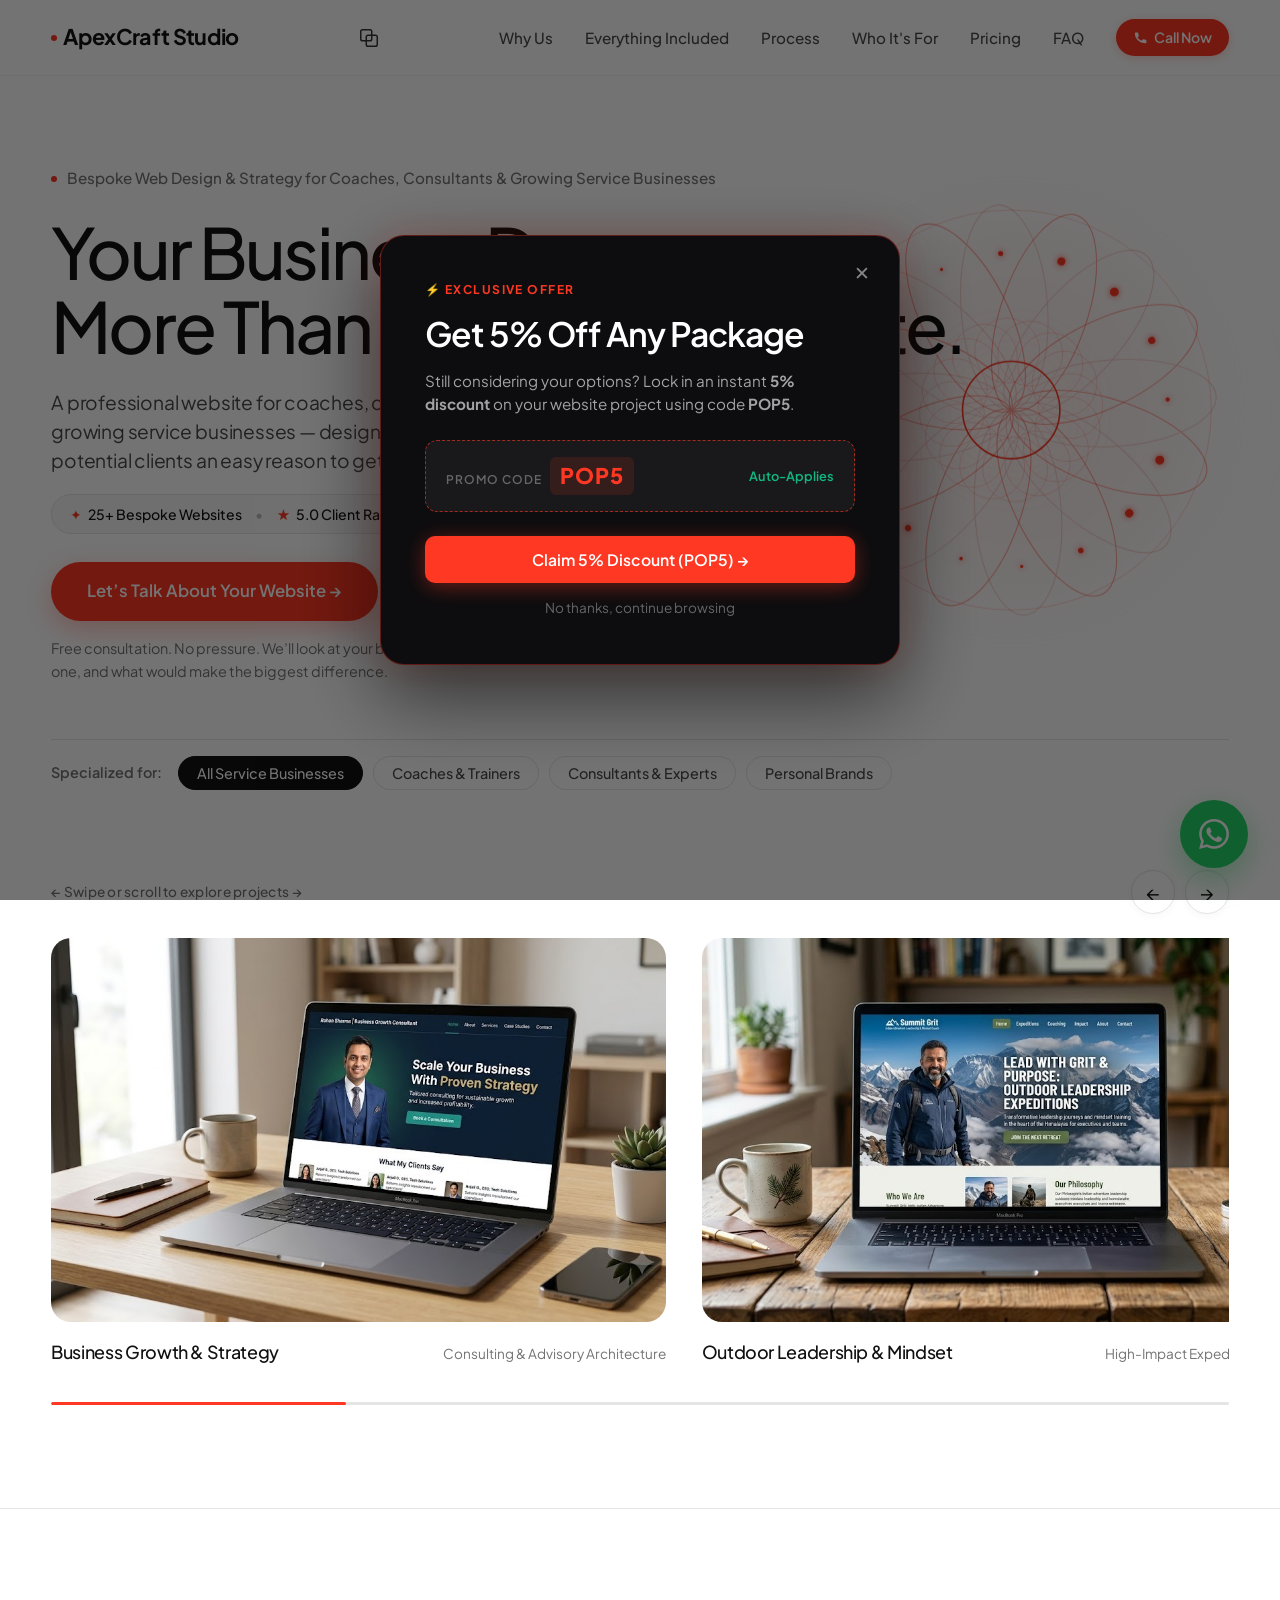
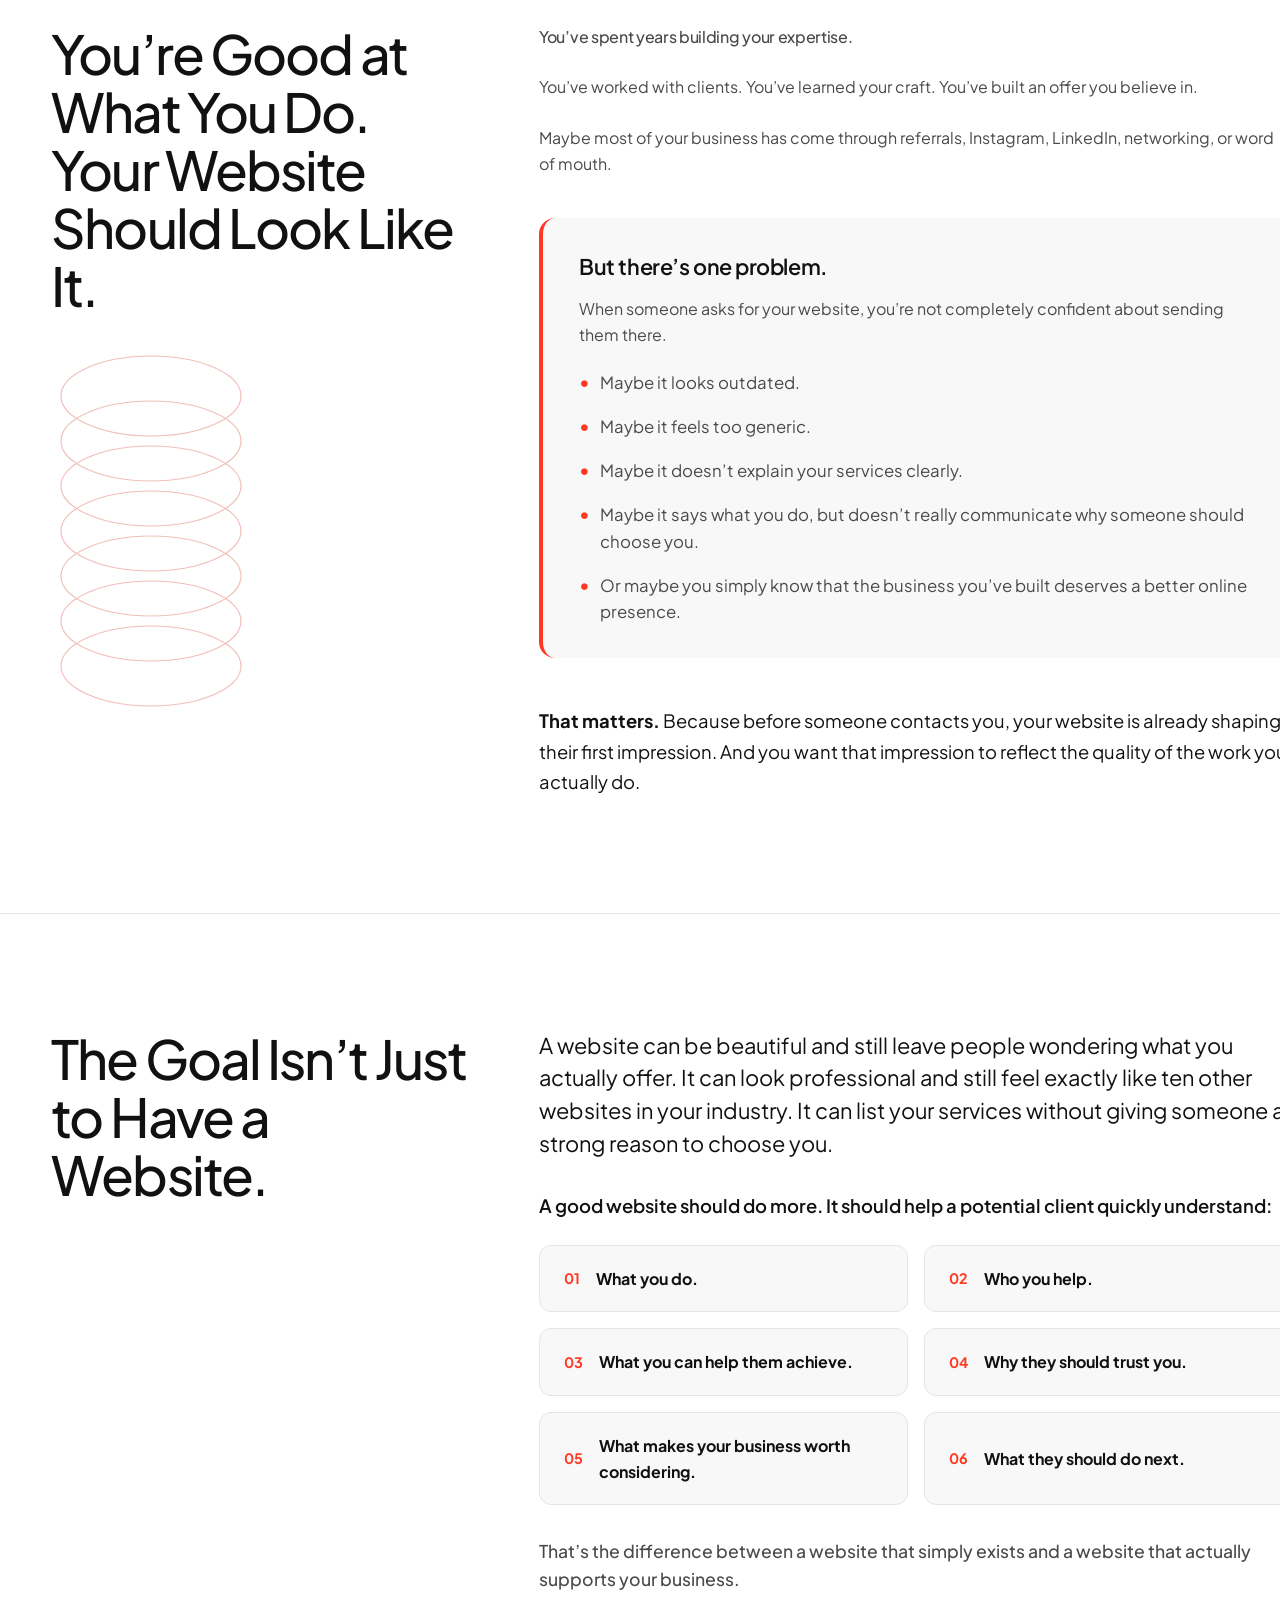
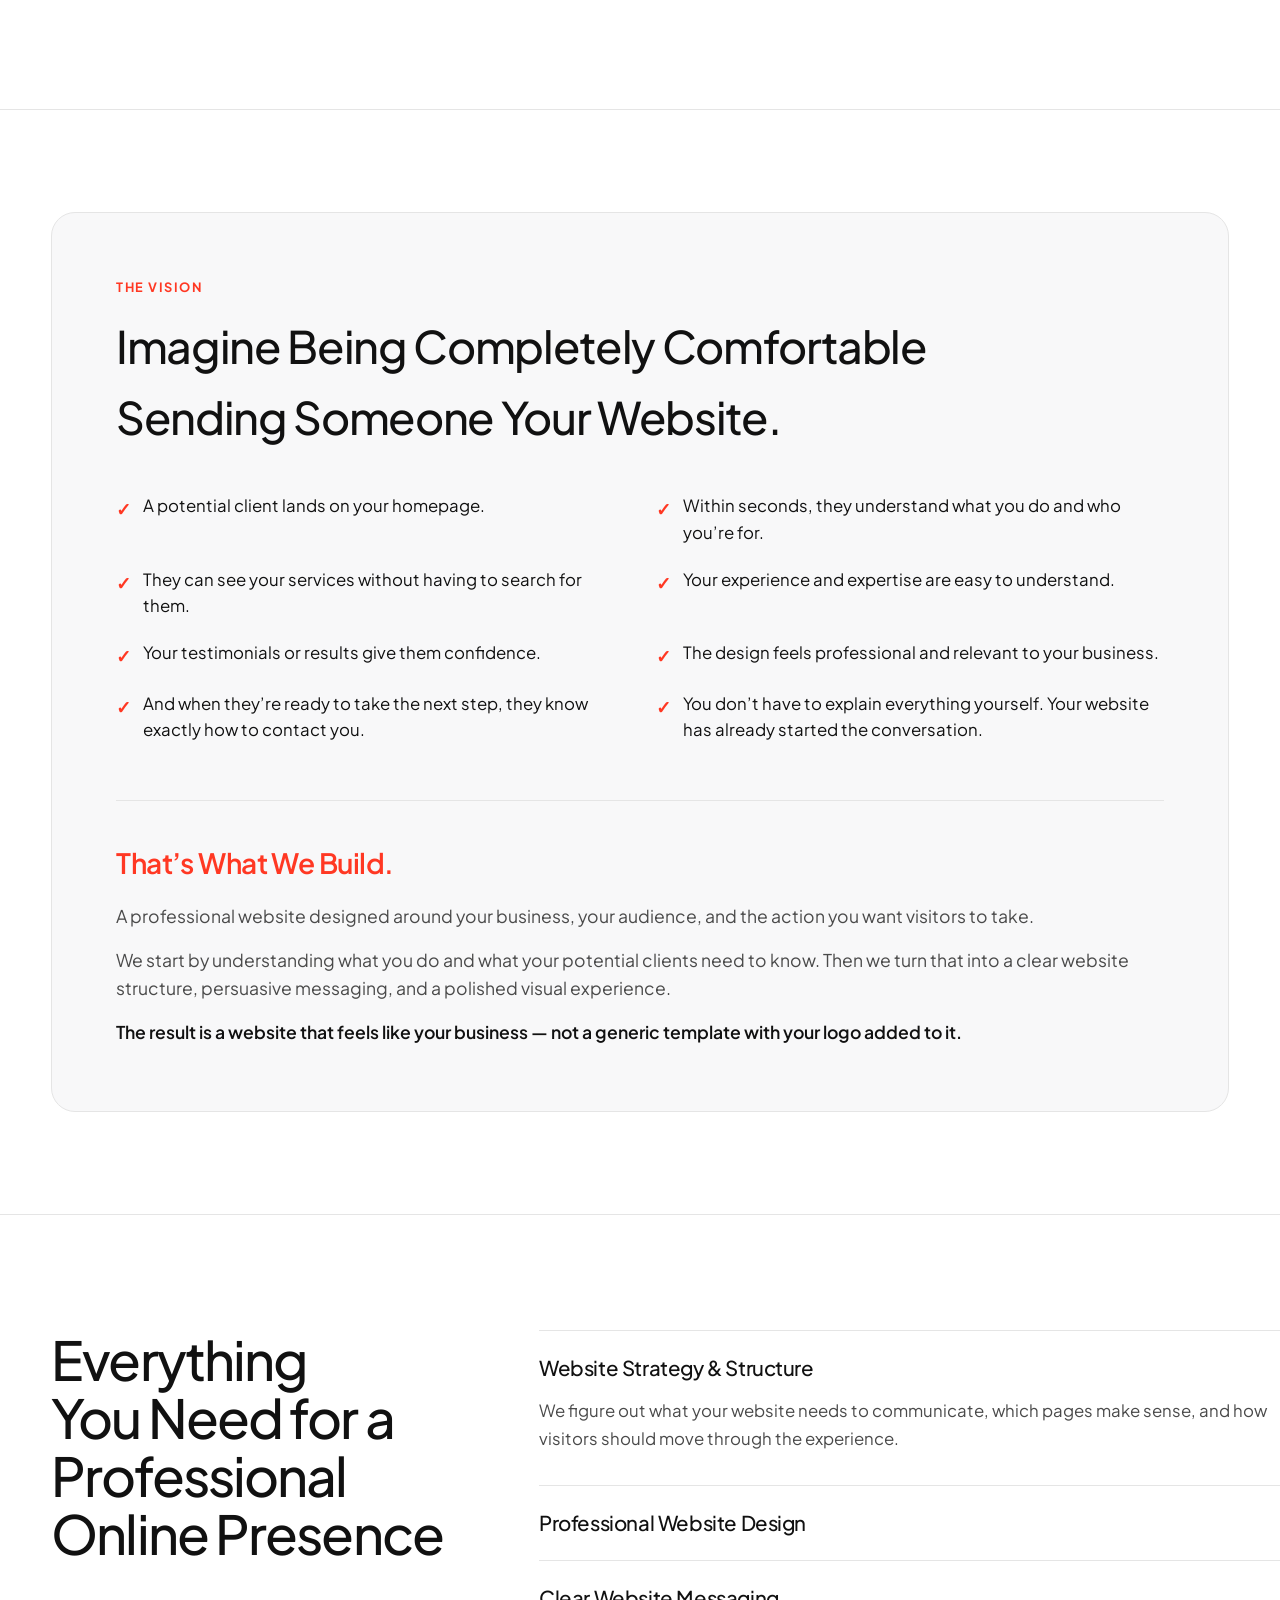
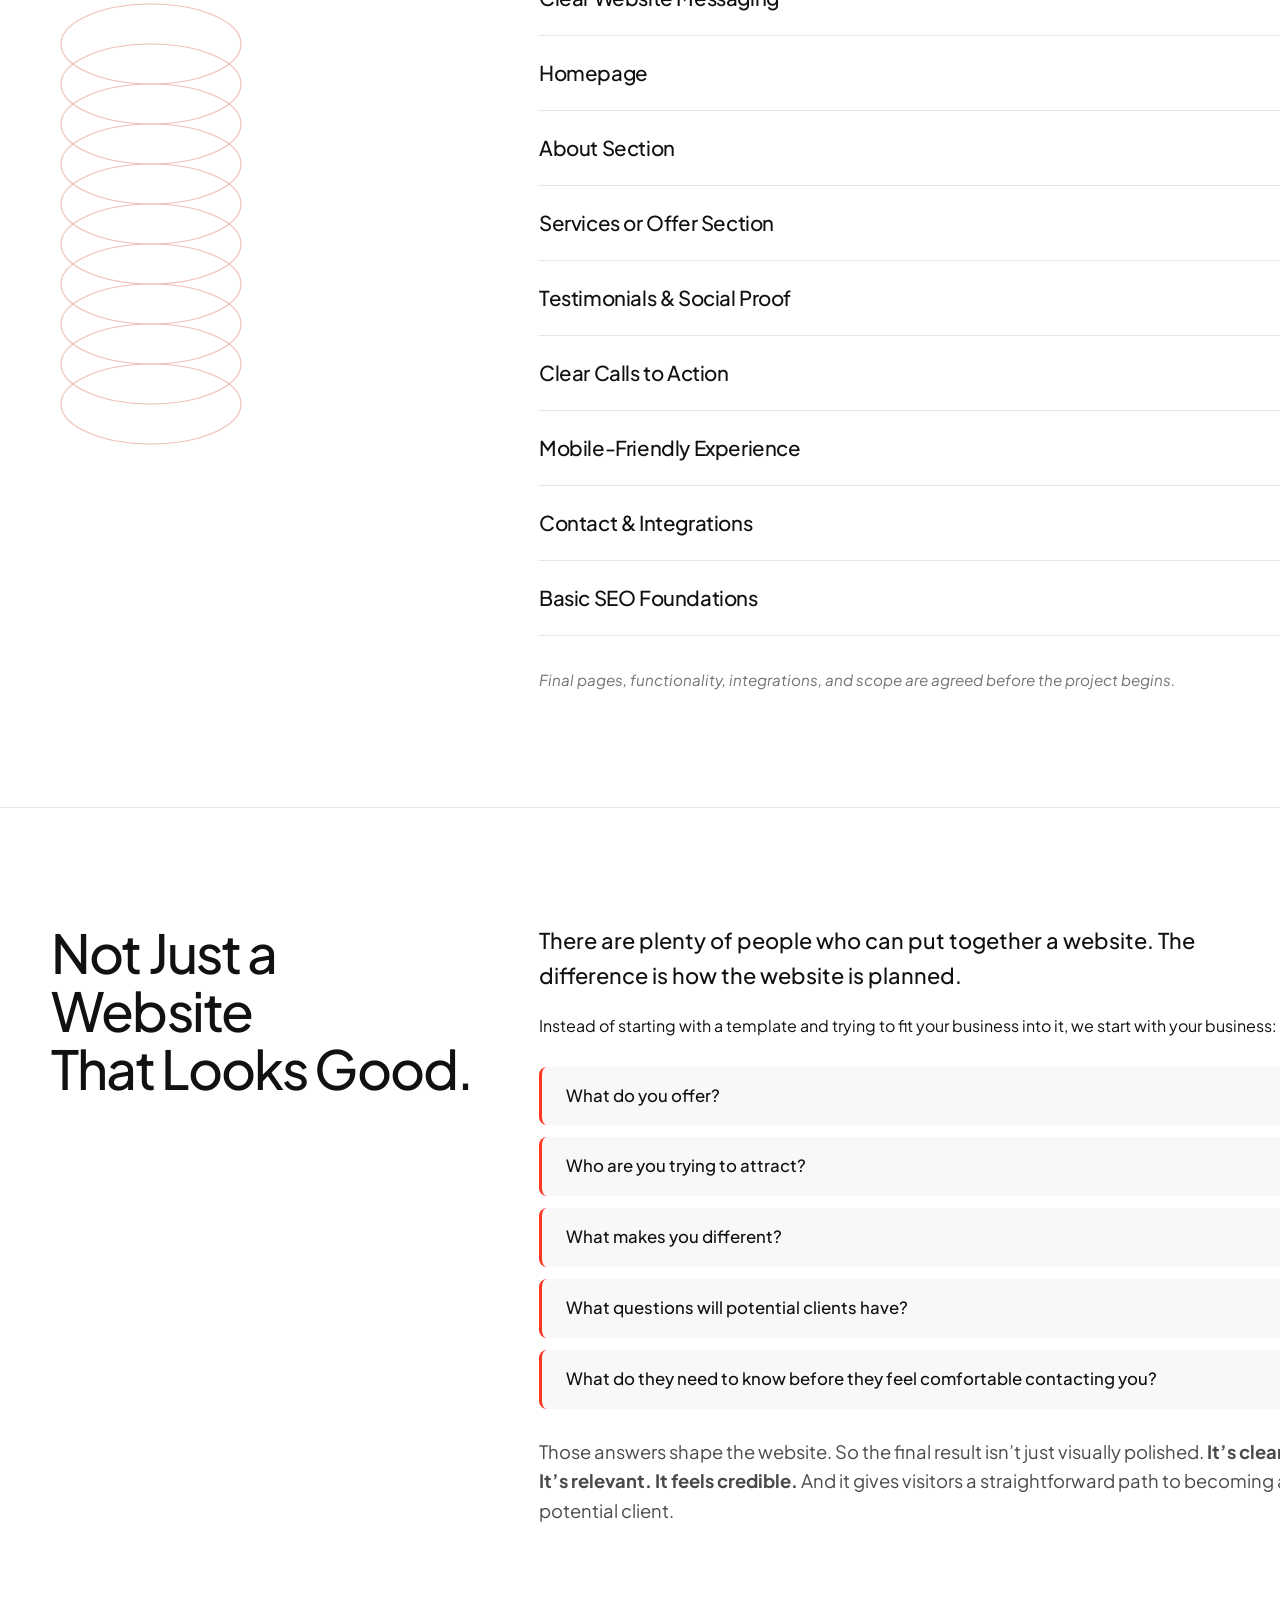
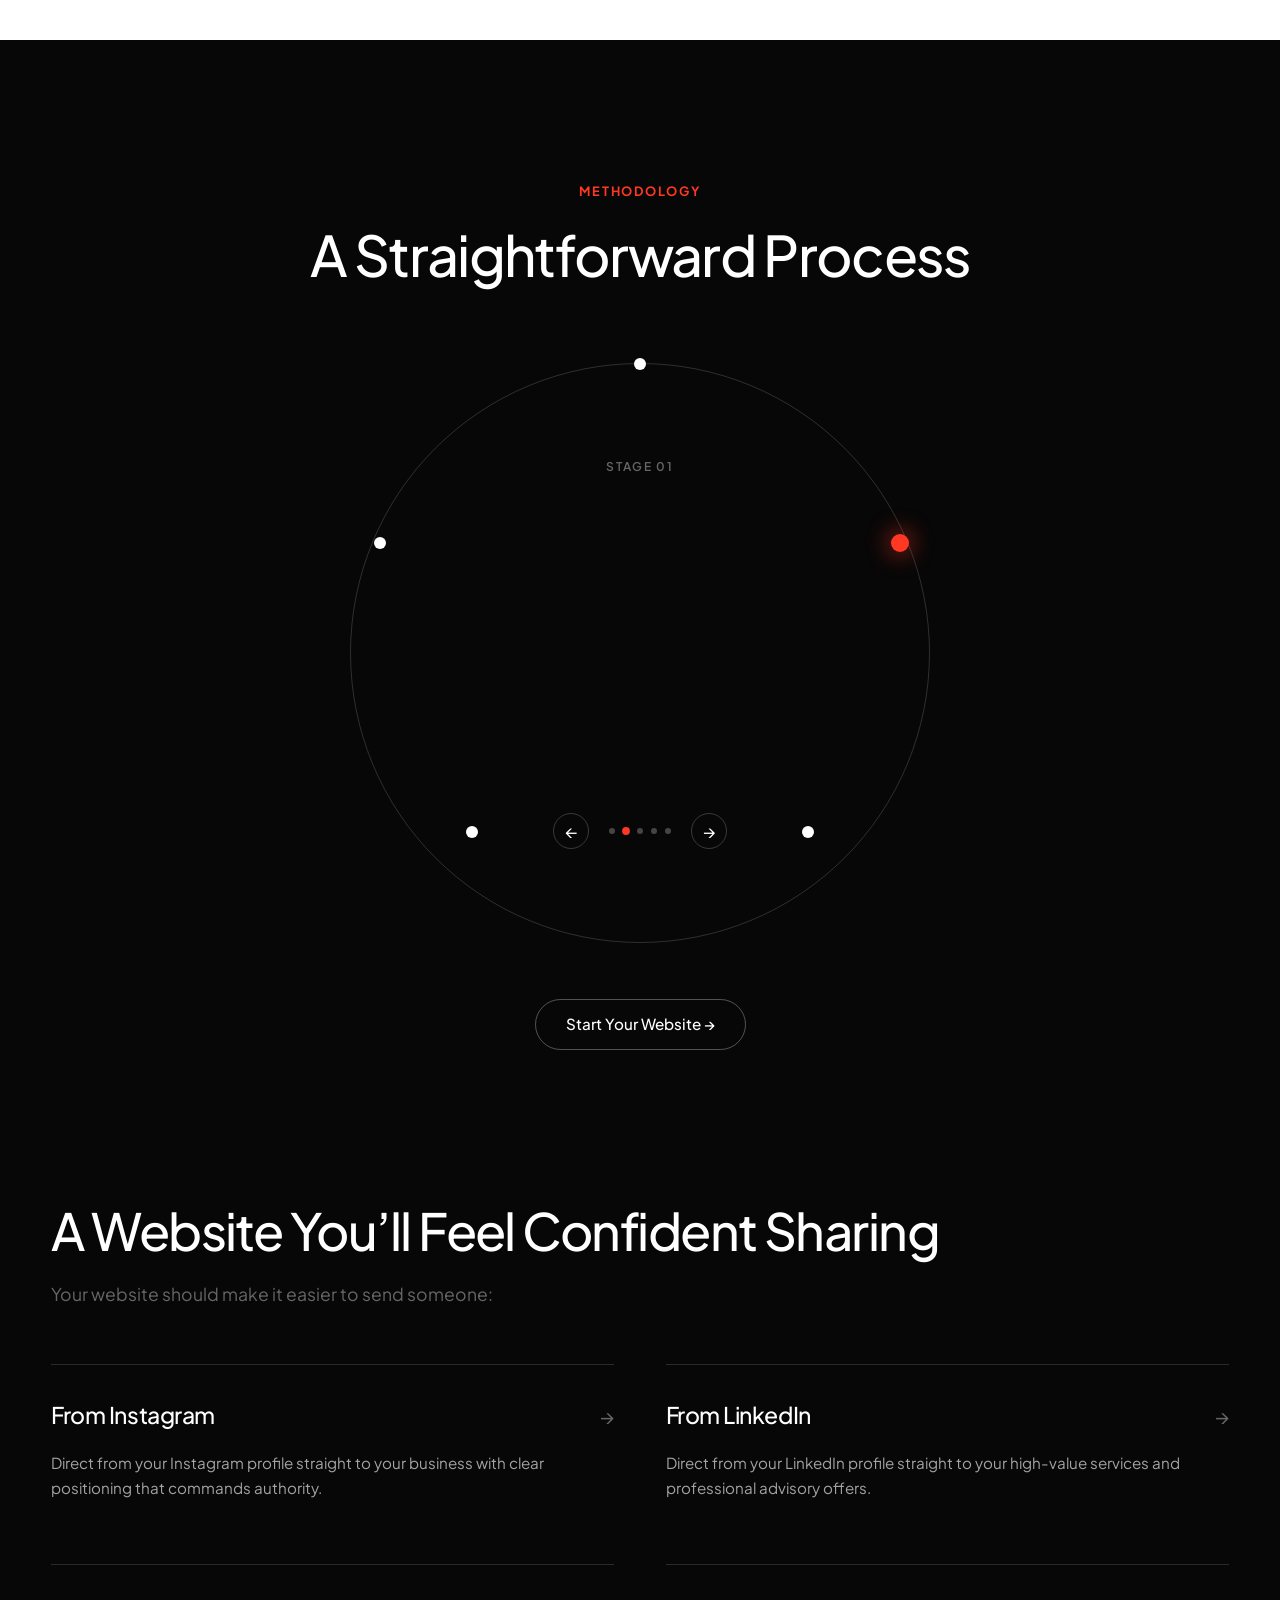
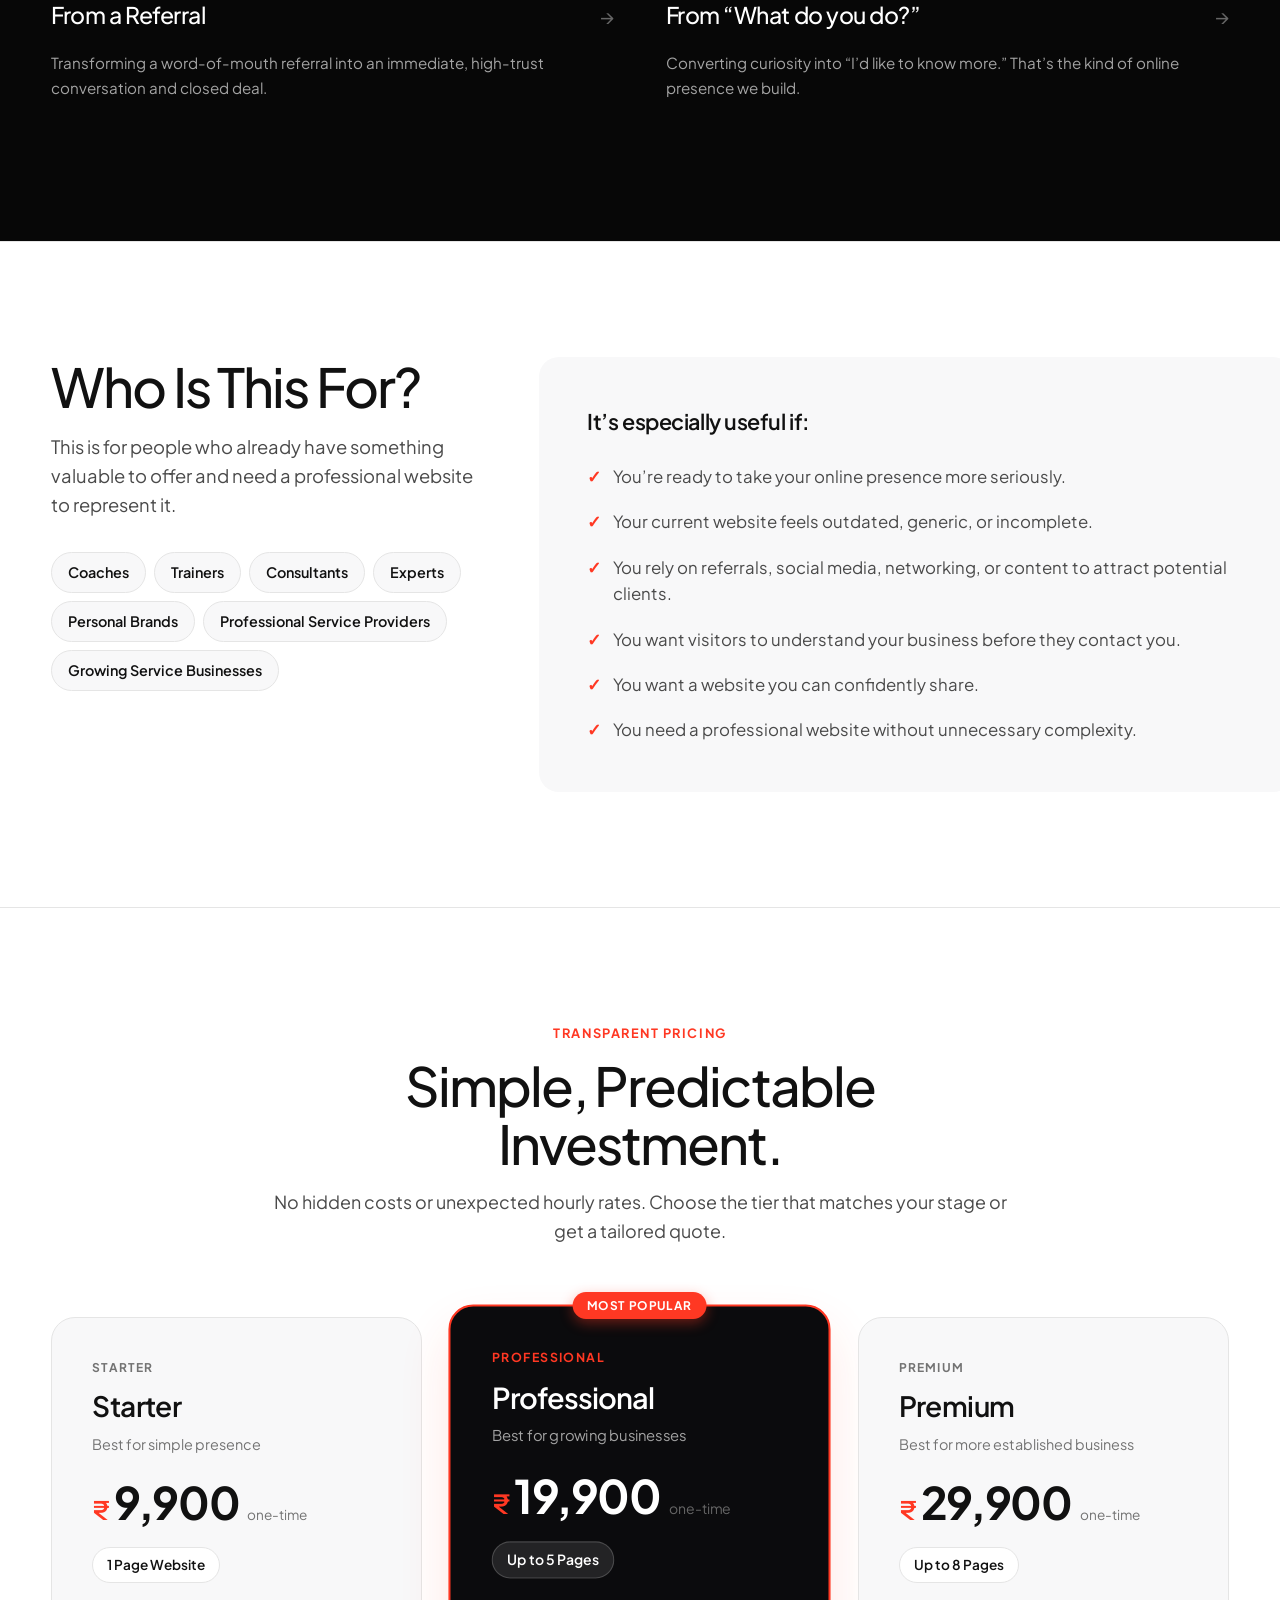
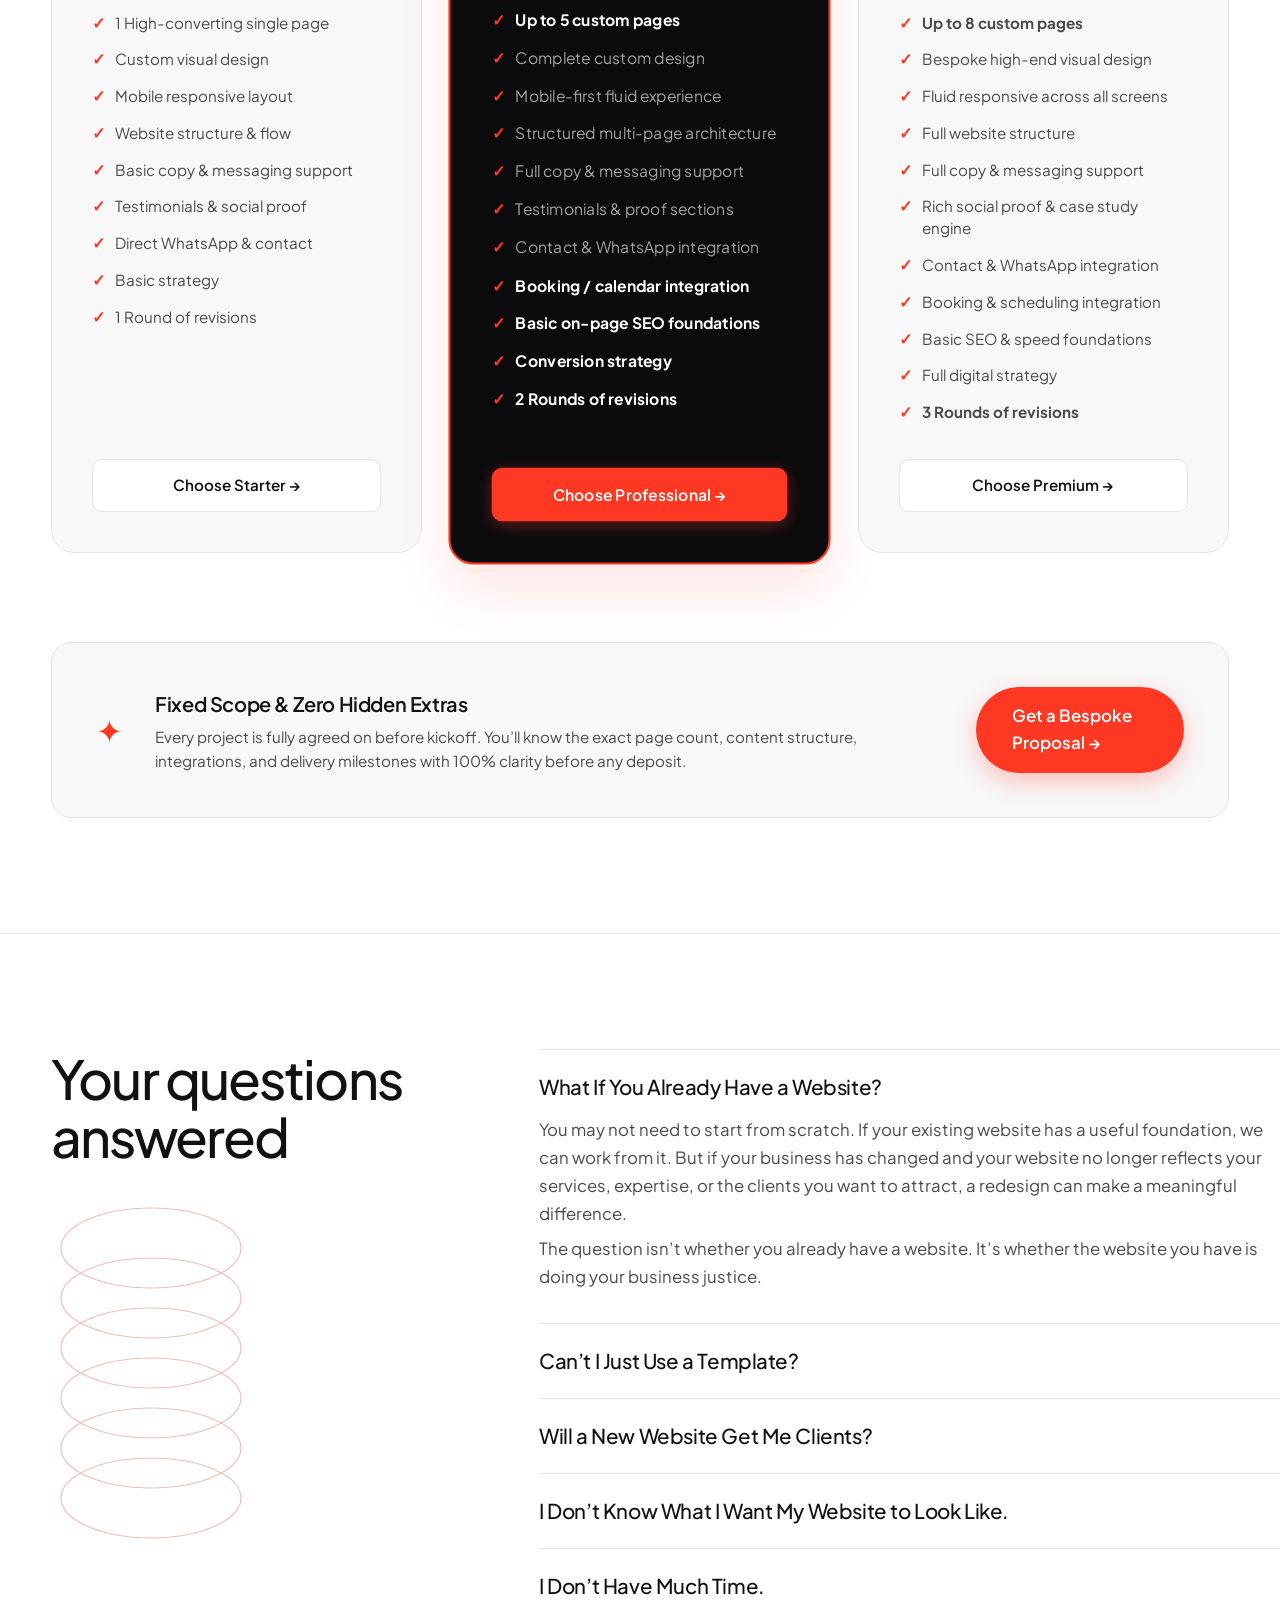
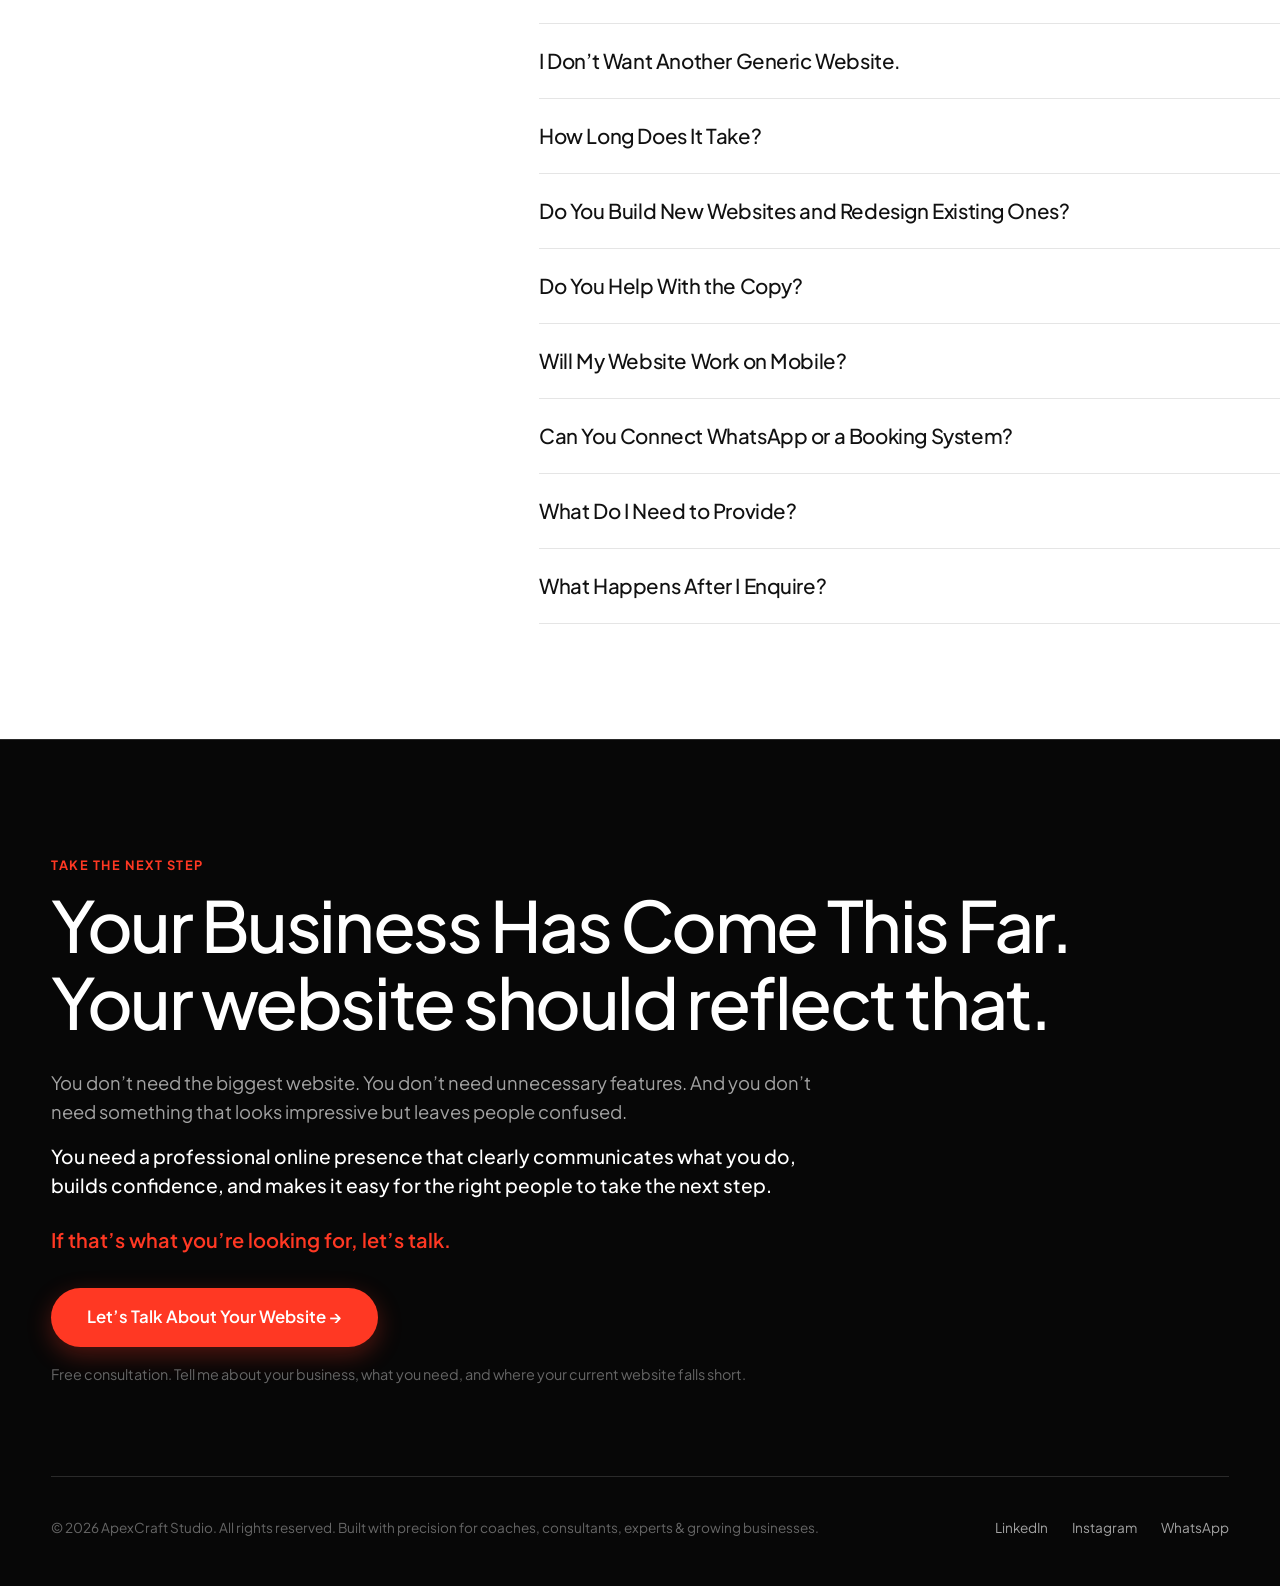
==== commit 77f7b66f: "Fix: Update lead form recipient email endpoint to contact@oneloom.co.in" ====
--- a/index.html
+++ b/index.html
@@ -1325,7 +1325,7 @@
         </div>
       </div>
 
-      <form class="modal-form" id="inquiryForm" action="https://formsubmit.co/darshandayanand599@gmail.com" method="POST" onsubmit="event.preventDefault(); handleFormSubmit();">
+      <form class="modal-form" id="inquiryForm" action="https://formsubmit.co/contact@oneloom.co.in" method="POST" onsubmit="event.preventDefault(); handleFormSubmit();">
         <!-- FormSubmit Configuration & Conversion Tracking Redirect -->
         <input type="hidden" name="_subject" id="emailSubjectField" value="🚀 New Website Consultation Request - ApexCraft">
         <input type="hidden" name="_captcha" value="false">
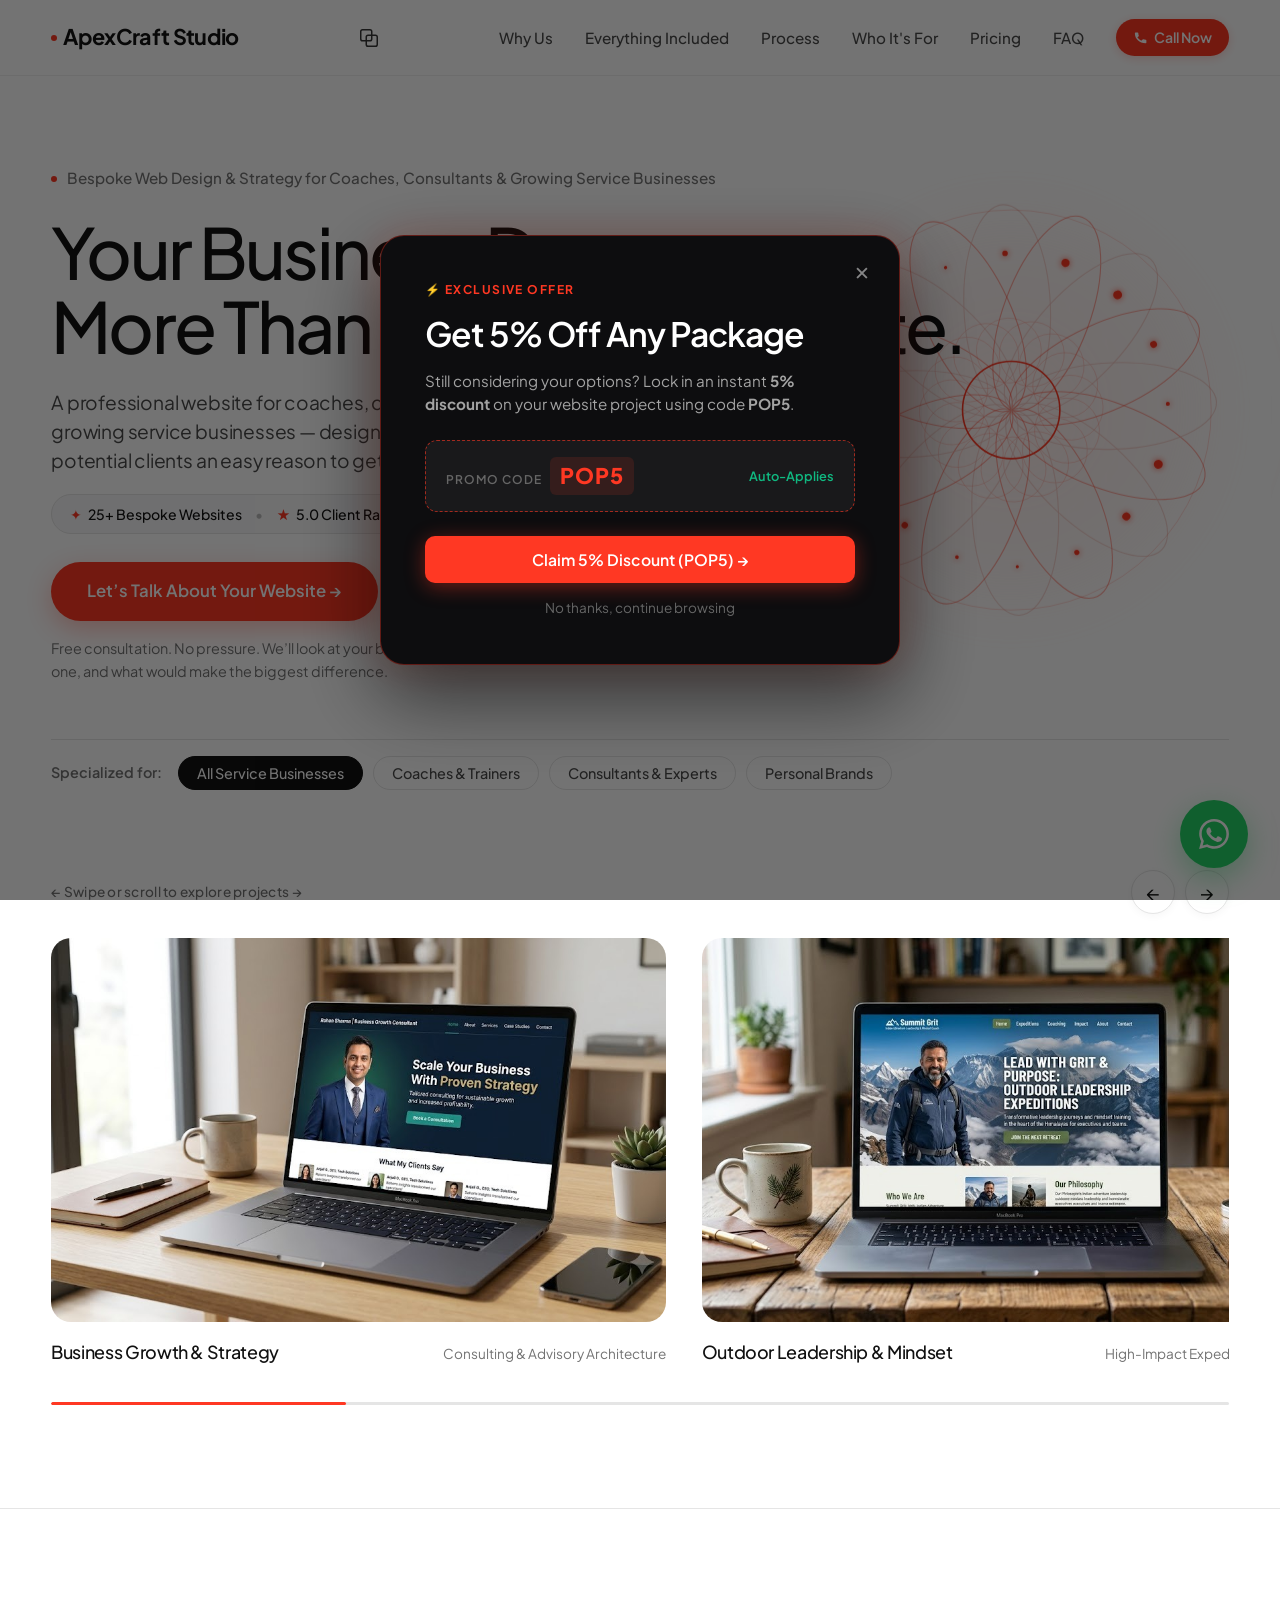
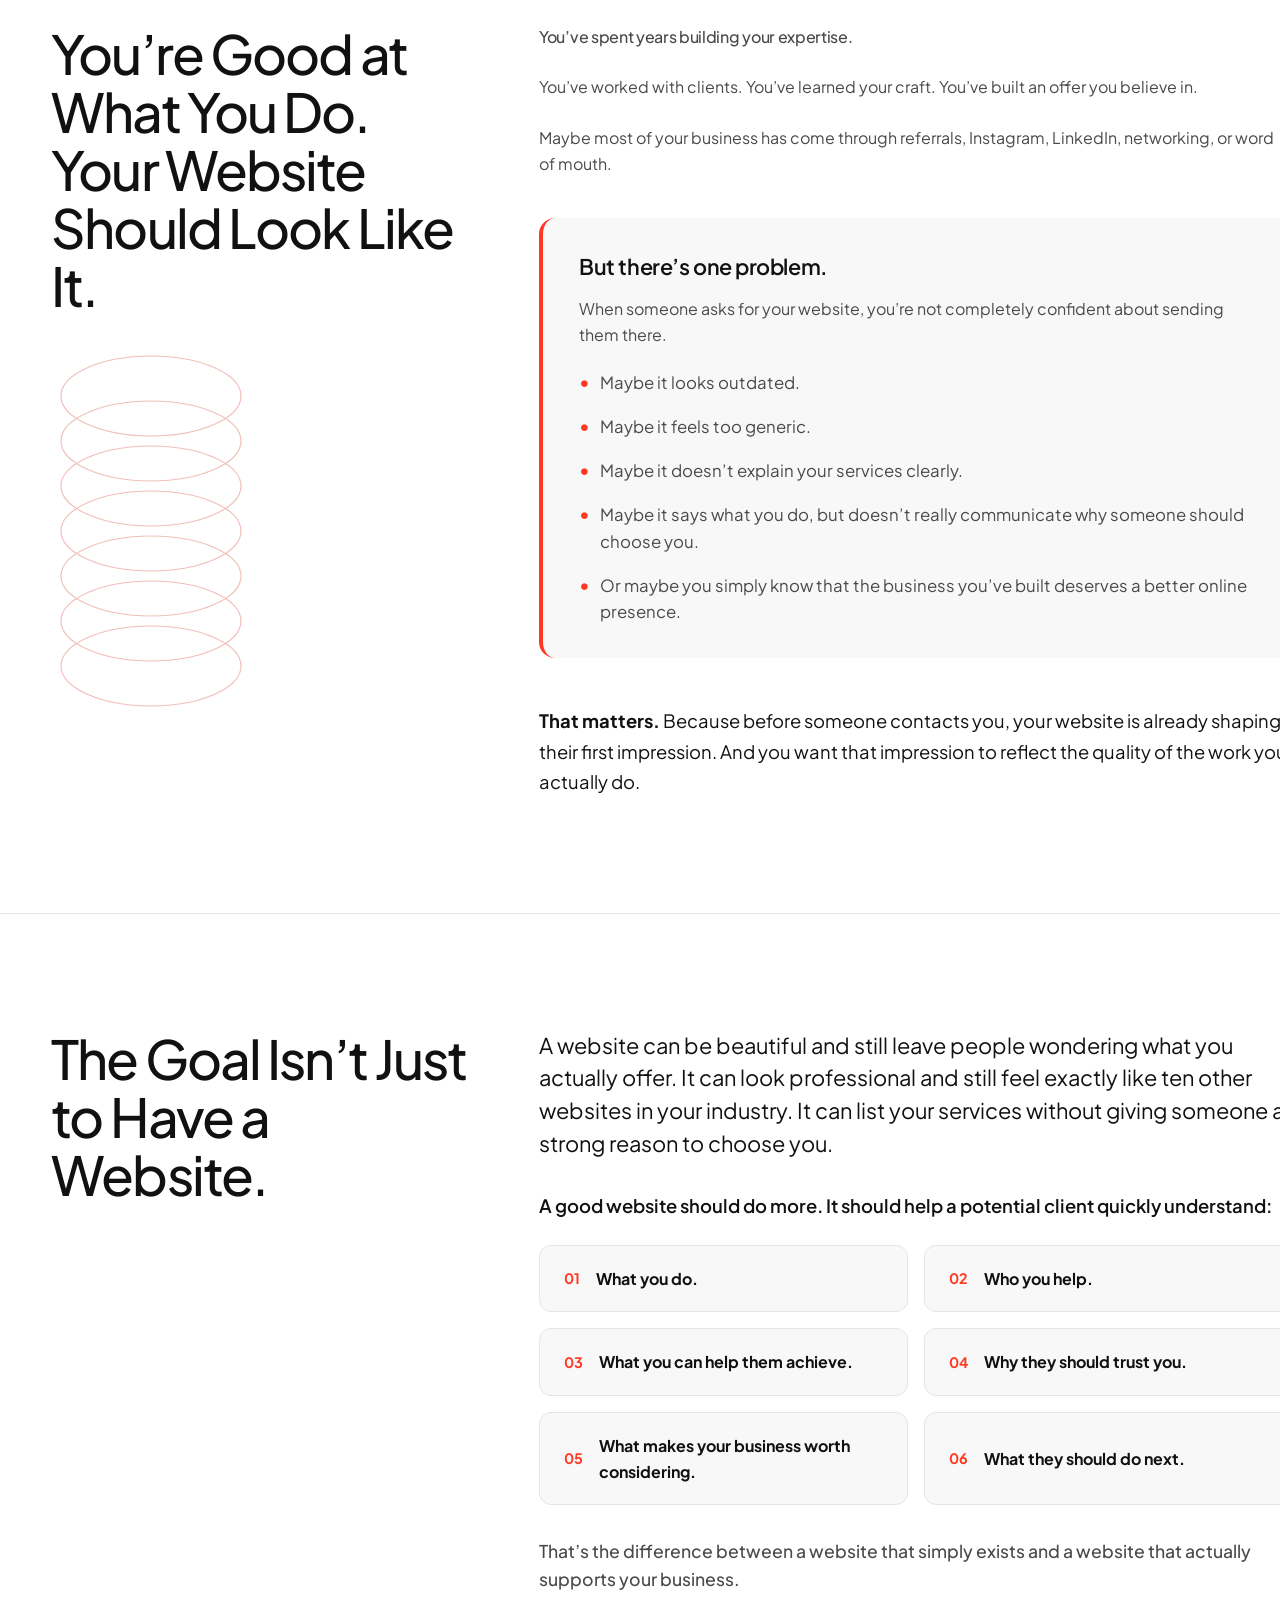
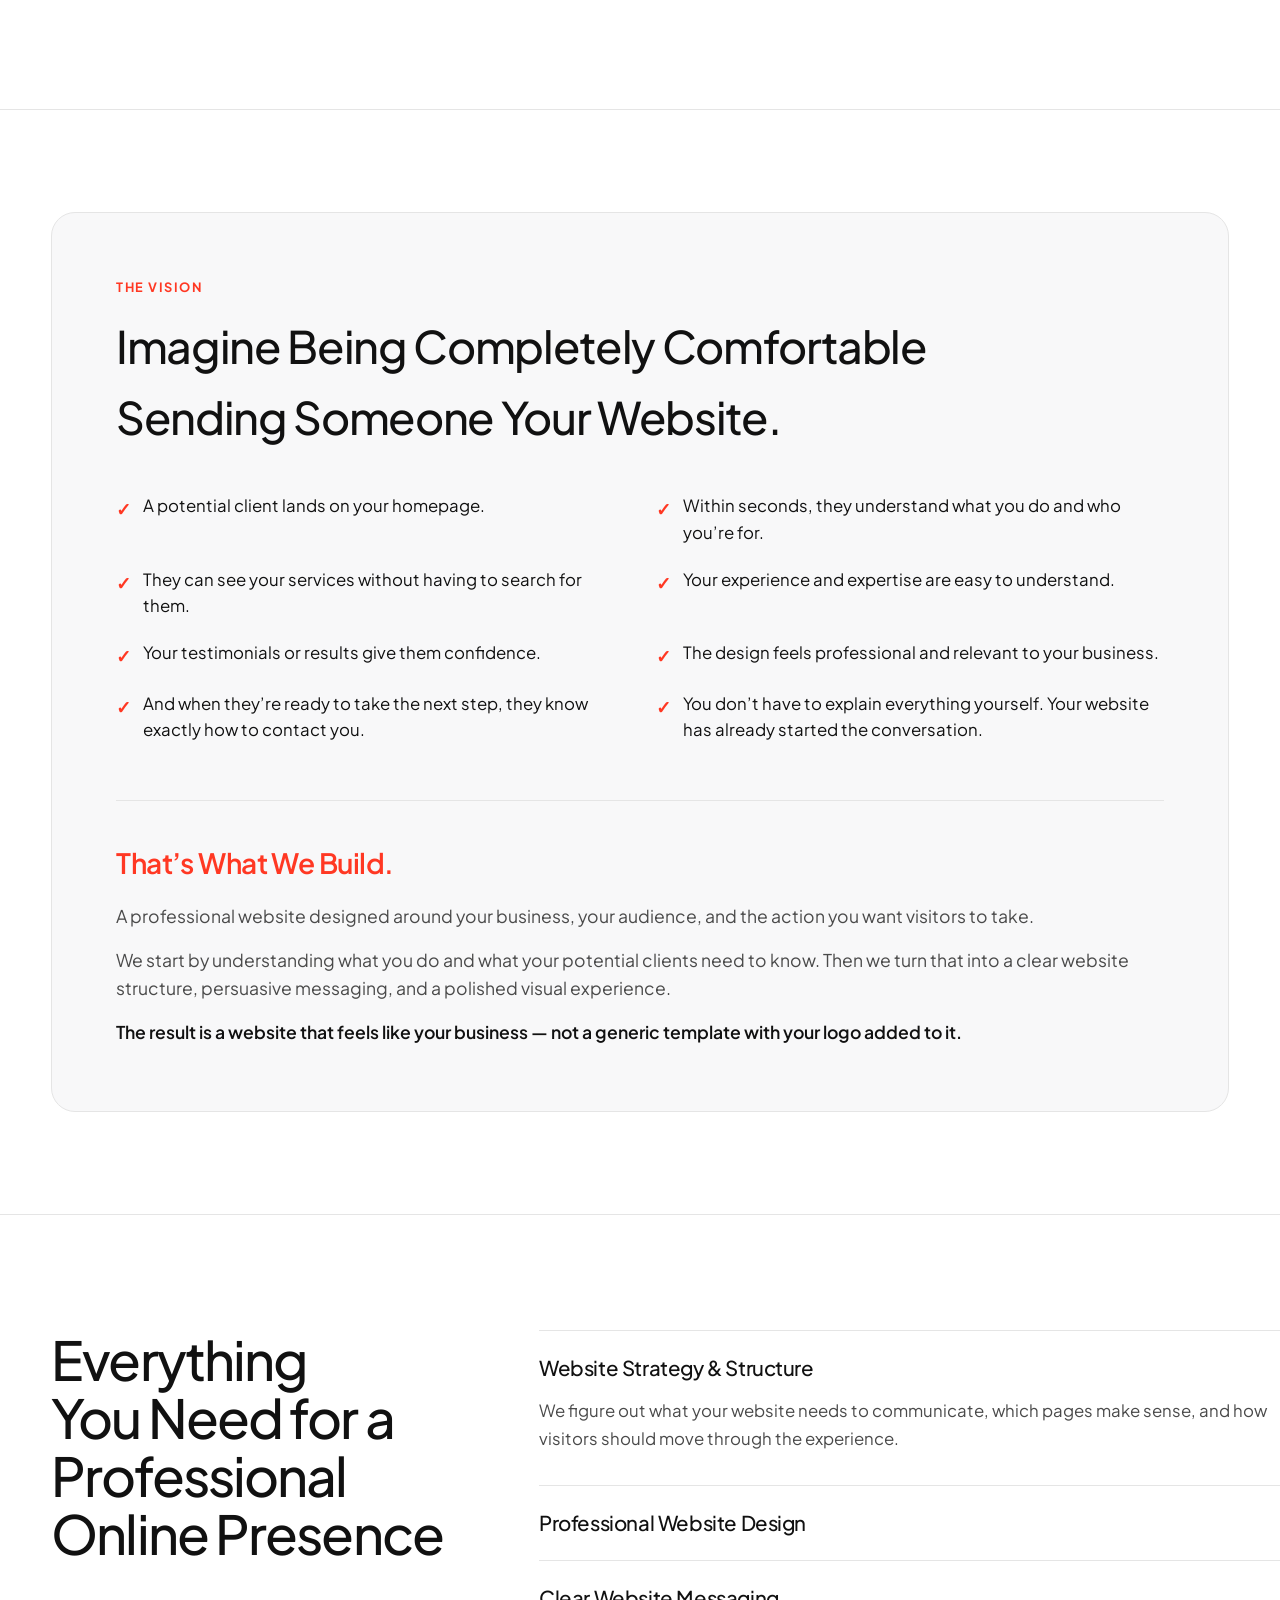
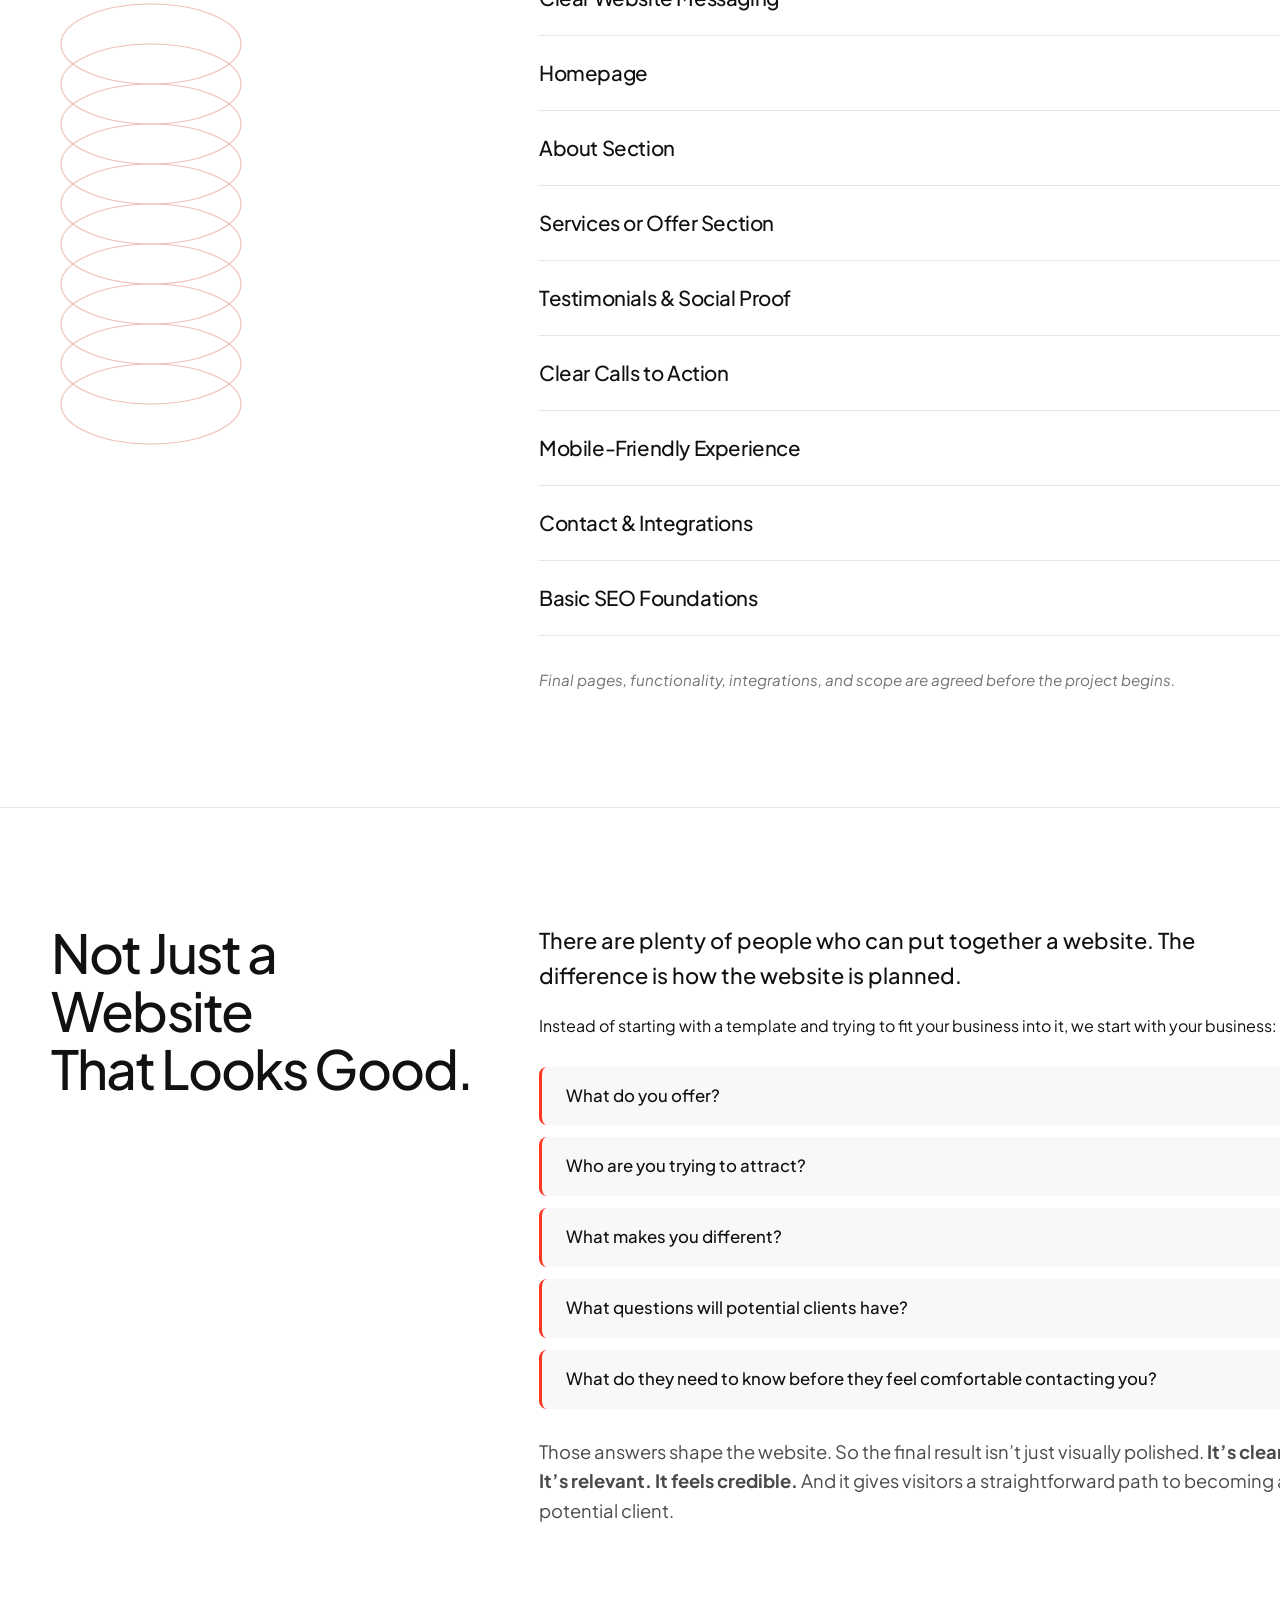
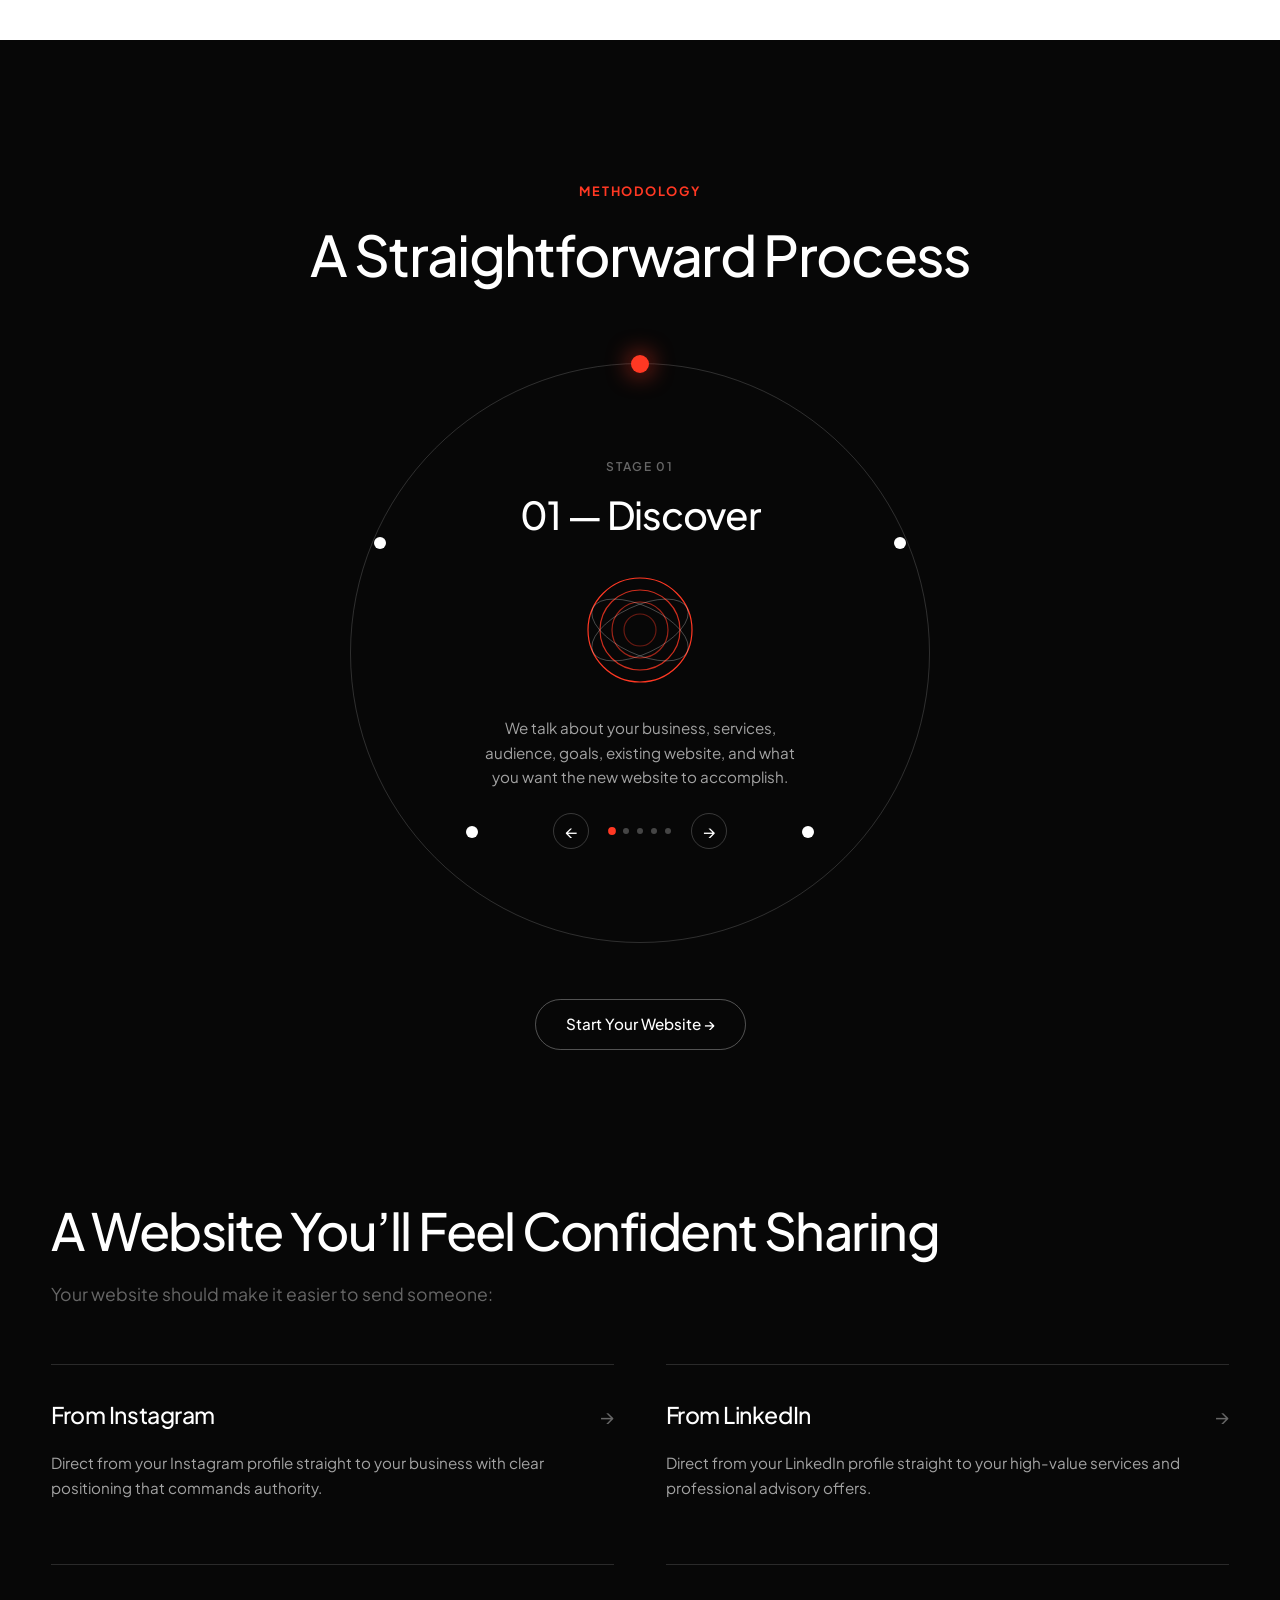
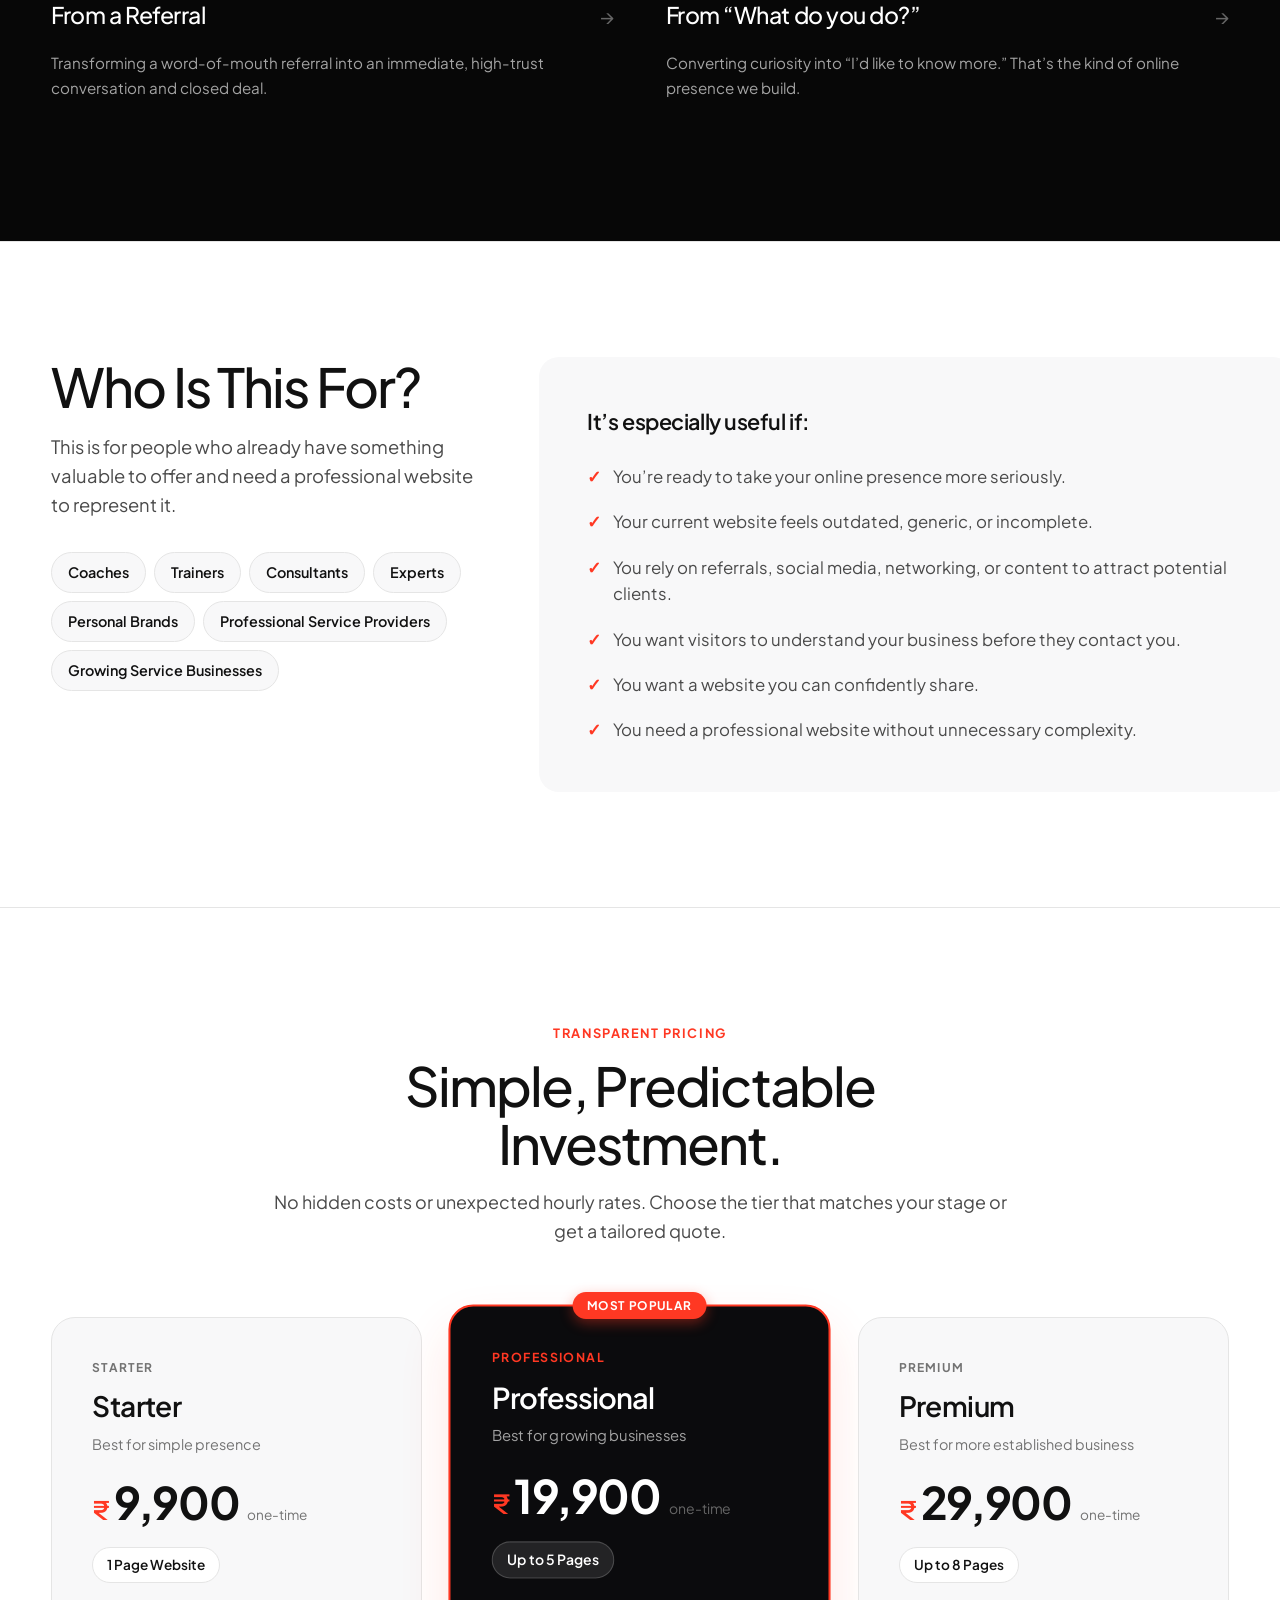
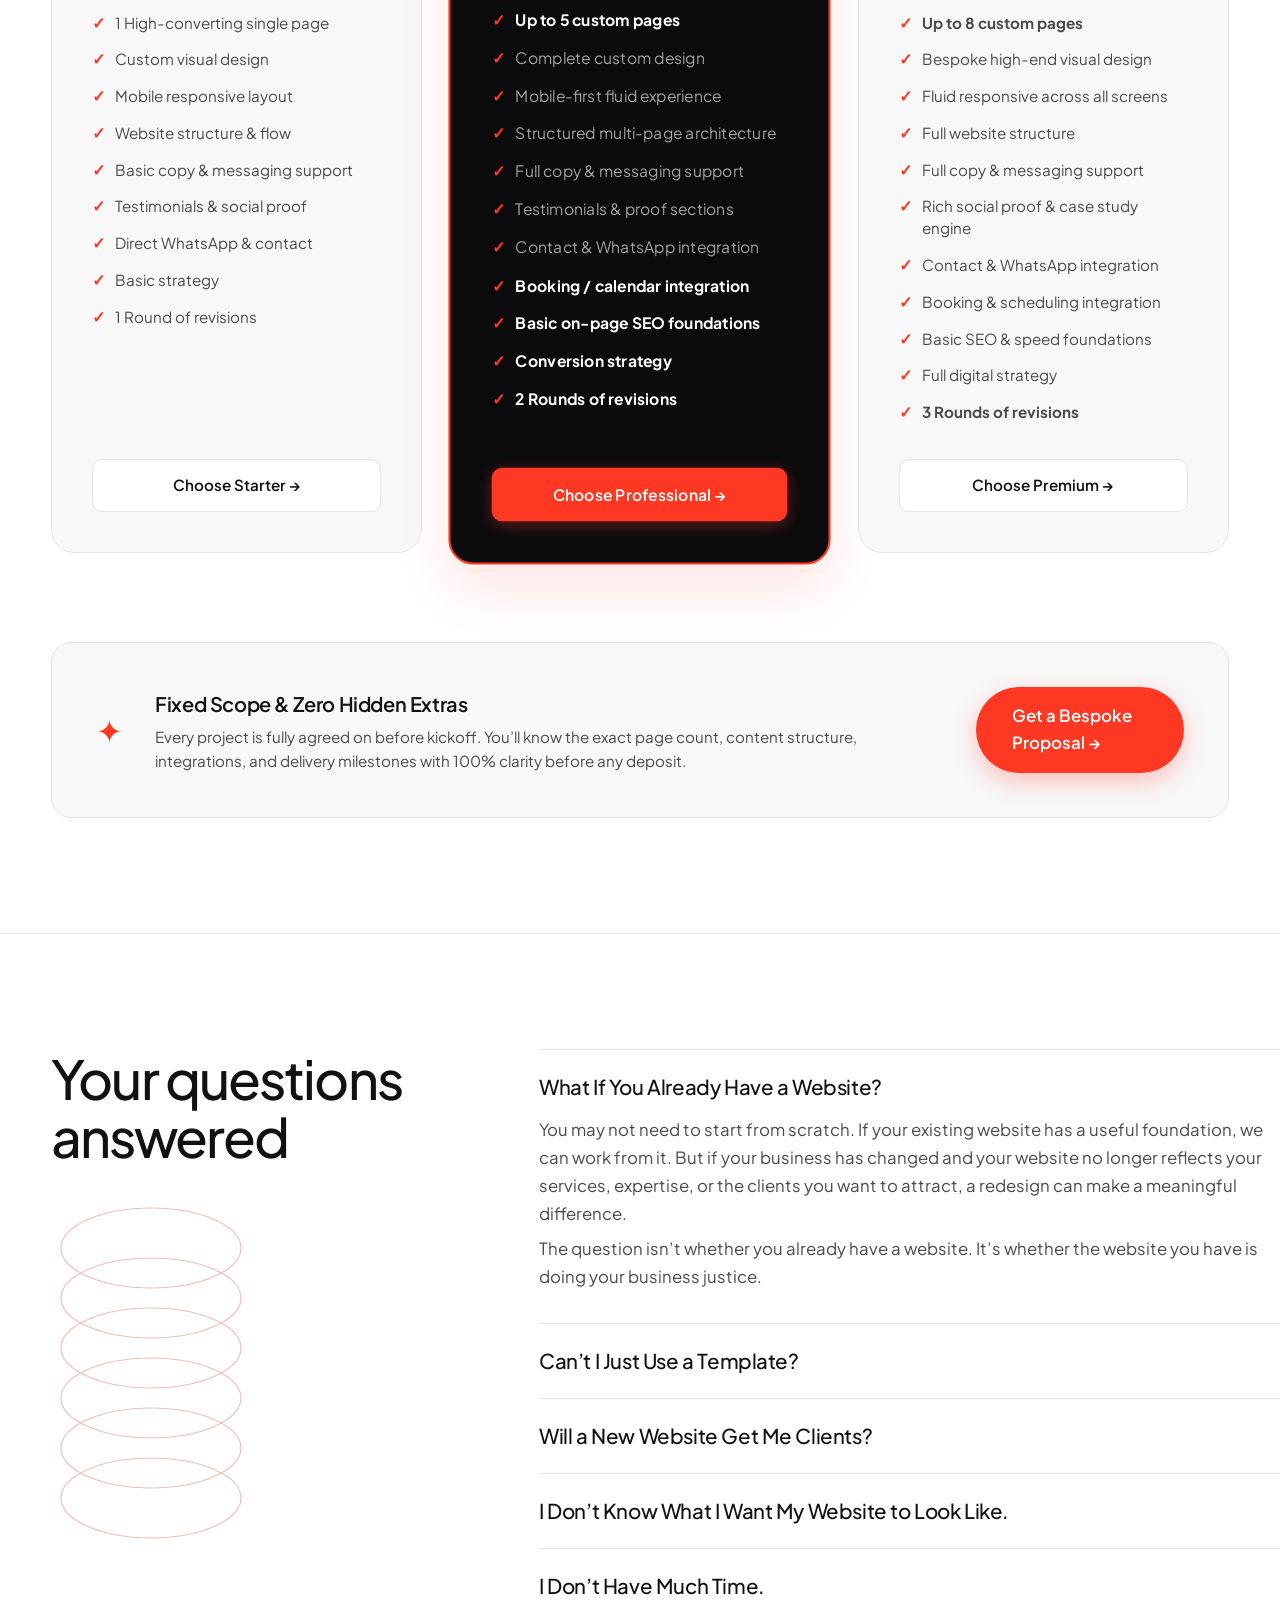
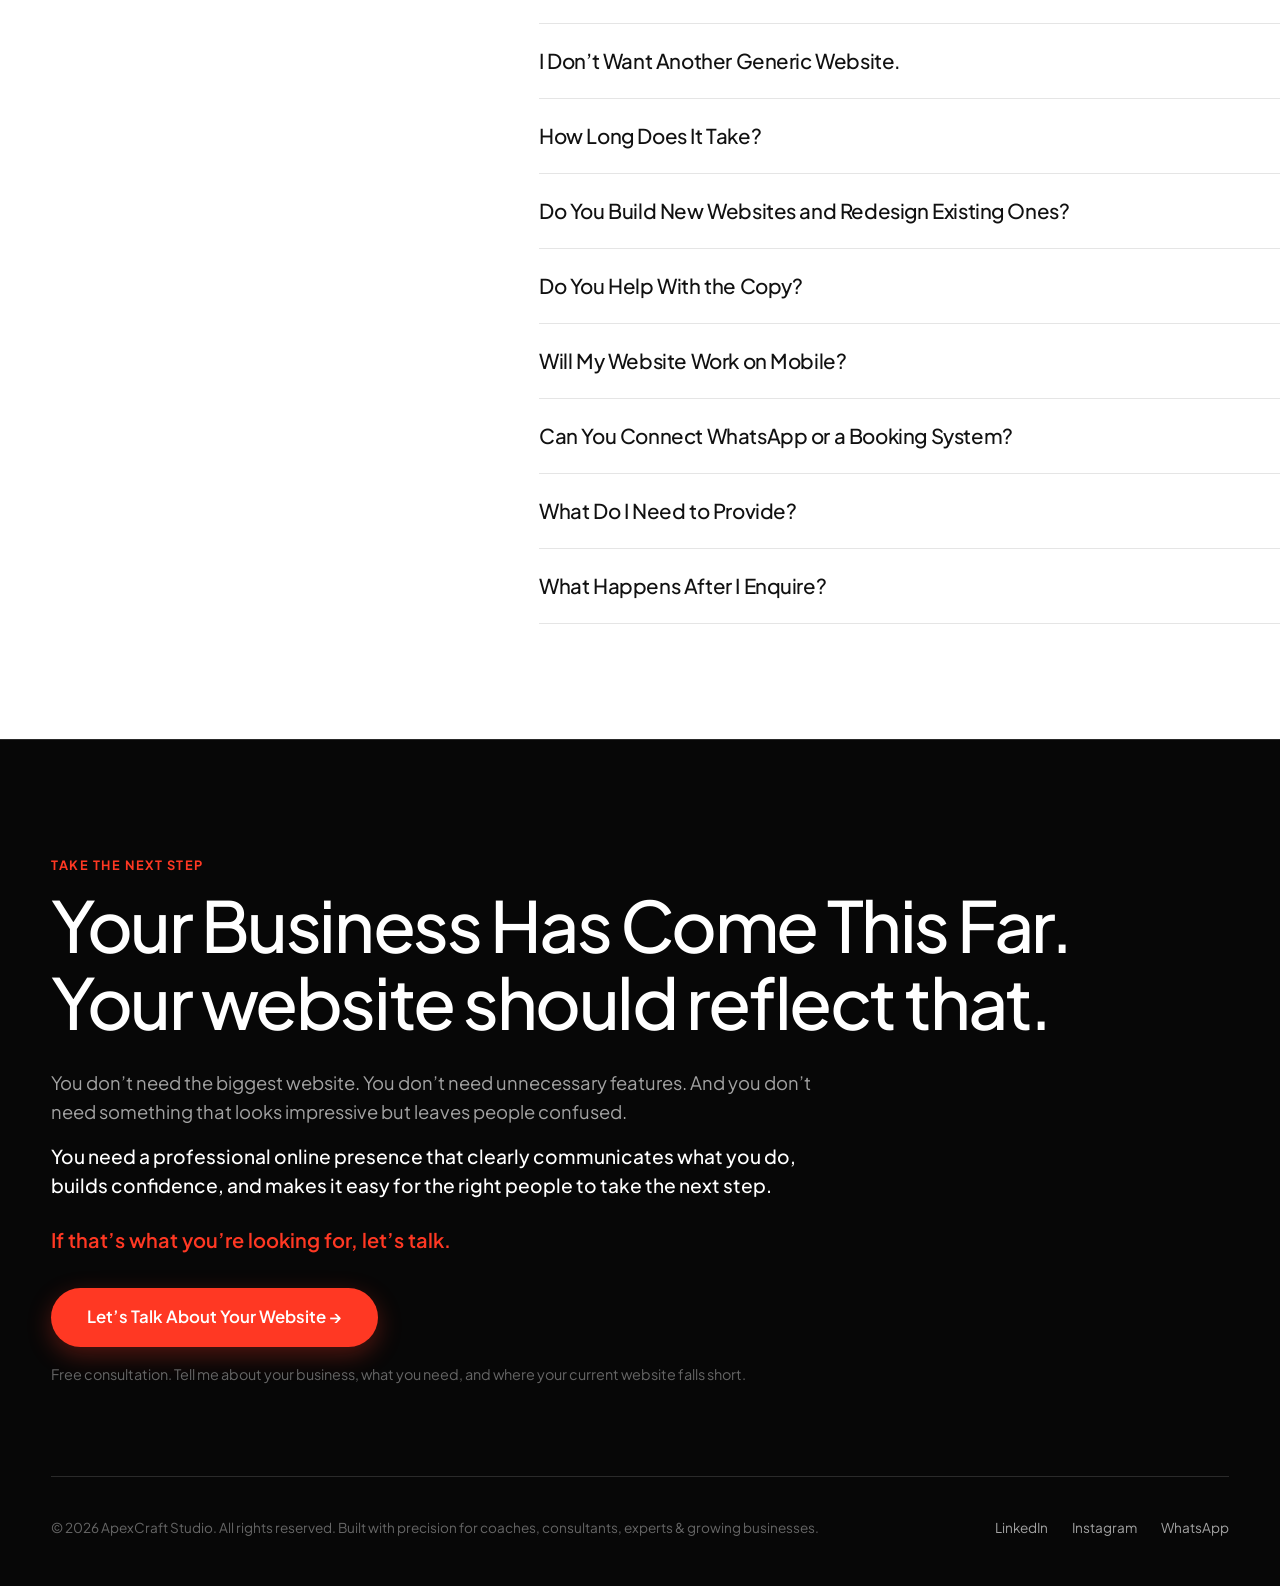
==== commit c40af943: "Perf: Streamline lead form by removing Business Role, Website URL, and Project Goals fields for maxi" ====
--- a/index.html
+++ b/index.html
@@ -1351,18 +1351,6 @@
           <input type="tel" id="clientPhone" name="WhatsApp_Phone" placeholder="+91 98765 43210">
         </div>
 
-        <div class="form-group">
-          <label for="clientBusiness">Business / Role</label>
-          <select id="clientBusiness" name="Business_Role">
-            <option value="Executive Coach / Trainer">Executive Coach / Trainer</option>
-            <option value="Business Consultant / Advisory">Business Consultant / Advisory</option>
-            <option value="Subject Matter Expert">Subject Matter Expert</option>
-            <option value="Personal Brand">Personal Brand</option>
-            <option value="Growing Service Business">Growing Service Business</option>
-            <option value="Other">Other</option>
-          </select>
-        </div>
-
         <div class="form-group" id="tierSelectGroup" style="display: none;">
           <label for="clientTier">Interested Package</label>
           <select id="clientTier" name="Selected_Package" disabled>
@@ -1372,16 +1360,6 @@
           </select>
         </div>
 
-        <div class="form-group">
-          <label for="clientWebsite">Current Website URL (if any)</label>
-          <input type="url" id="clientWebsite" name="Current_Website" placeholder="https://yourwebsite.com">
-        </div>
-
-        <div class="form-group">
-          <label for="clientMessage">What are you hoping to accomplish?</label>
-          <textarea id="clientMessage" name="Project_Goals" rows="3" placeholder="Tell us about what you do, who you help, and what would make the biggest difference..."></textarea>
-        </div>
-
         <button type="submit" class="btn-submit-modal" id="submitFormBtn">
           Request Free Consultation →
         </button>
--- a/styles.css
+++ b/styles.css
@@ -2714,6 +2714,104 @@
     height: 28px;
     font-size: 0.95rem;
   }
+
+  /* Mobile Consultation Modal Optimization - Zero Scroll Submit Button */
+  .modal-overlay {
+    padding: 0.65rem;
+    align-items: center;
+  }
+
+  .modal-card {
+    padding: 1.15rem 1rem 0.95rem 1rem;
+    border-radius: 16px;
+    max-height: 96vh;
+    max-width: 440px;
+  }
+
+  .modal-close-btn {
+    top: 0.65rem;
+    right: 0.65rem;
+    width: 30px;
+    height: 30px;
+    font-size: 1rem;
+  }
+
+  .modal-eyebrow {
+    font-size: 0.68rem;
+    margin-bottom: 0.15rem;
+  }
+
+  .modal-title {
+    font-size: 1.3rem;
+    margin-bottom: 0.2rem;
+    line-height: 1.2;
+  }
+
+  .modal-subtitle {
+    font-size: 0.78rem;
+    margin-bottom: 0.6rem;
+    line-height: 1.3;
+  }
+
+  .modal-discount-banner {
+    padding: 0.45rem 0.65rem;
+    margin-bottom: 0.5rem;
+    border-radius: 8px;
+  }
+
+  .modal-discount-banner strong {
+    font-size: 0.78rem;
+  }
+
+  .modal-discount-banner p {
+    font-size: 0.72rem;
+  }
+
+  /* 2-Column Grid Row Layout on Mobile */
+  .modal-form {
+    display: grid;
+    grid-template-columns: 1fr 1fr;
+    gap: 0.65rem 0.6rem;
+  }
+
+  .modal-form .form-group {
+    margin-bottom: 0;
+  }
+
+  /* Full width items on mobile for Phone, Package & Submit */
+  .modal-form .form-group:nth-child(3),
+  .modal-form #tierSelectGroup,
+  .modal-form .btn-submit-modal {
+    grid-column: 1 / -1;
+  }
+
+  .modal-form label {
+    font-size: 0.72rem;
+    margin-bottom: 1px;
+  }
+
+  .modal-form input,
+  .modal-form select {
+    padding: 5px 8px;
+    font-size: 0.82rem;
+    height: 34px;
+    border-radius: 8px;
+  }
+
+  .modal-form textarea {
+    padding: 5px 8px;
+    font-size: 0.82rem;
+    height: 42px;
+    min-height: 42px;
+    border-radius: 8px;
+  }
+
+  .btn-submit-modal {
+    padding: 10px;
+    font-size: 0.88rem;
+    margin-top: 0.2rem;
+    border-radius: 9px;
+  }
 }
 
 /* ==========================================
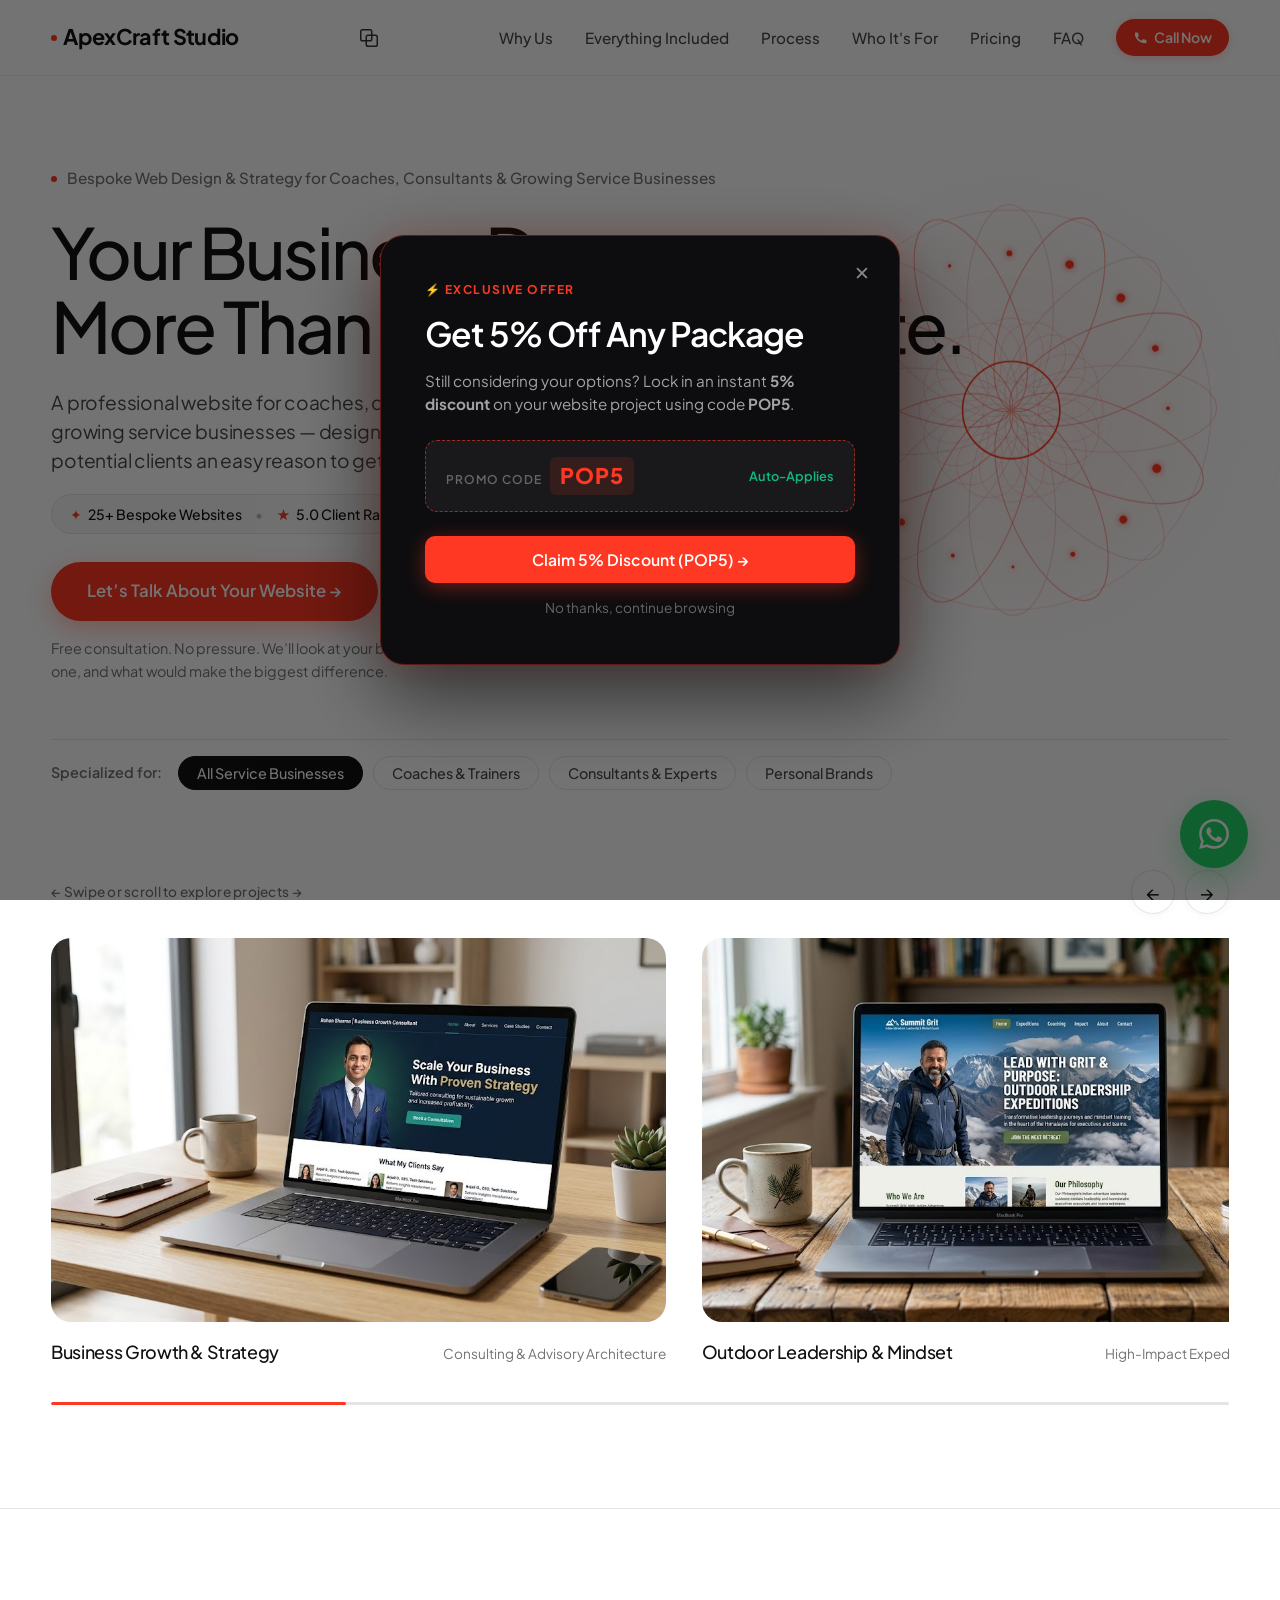
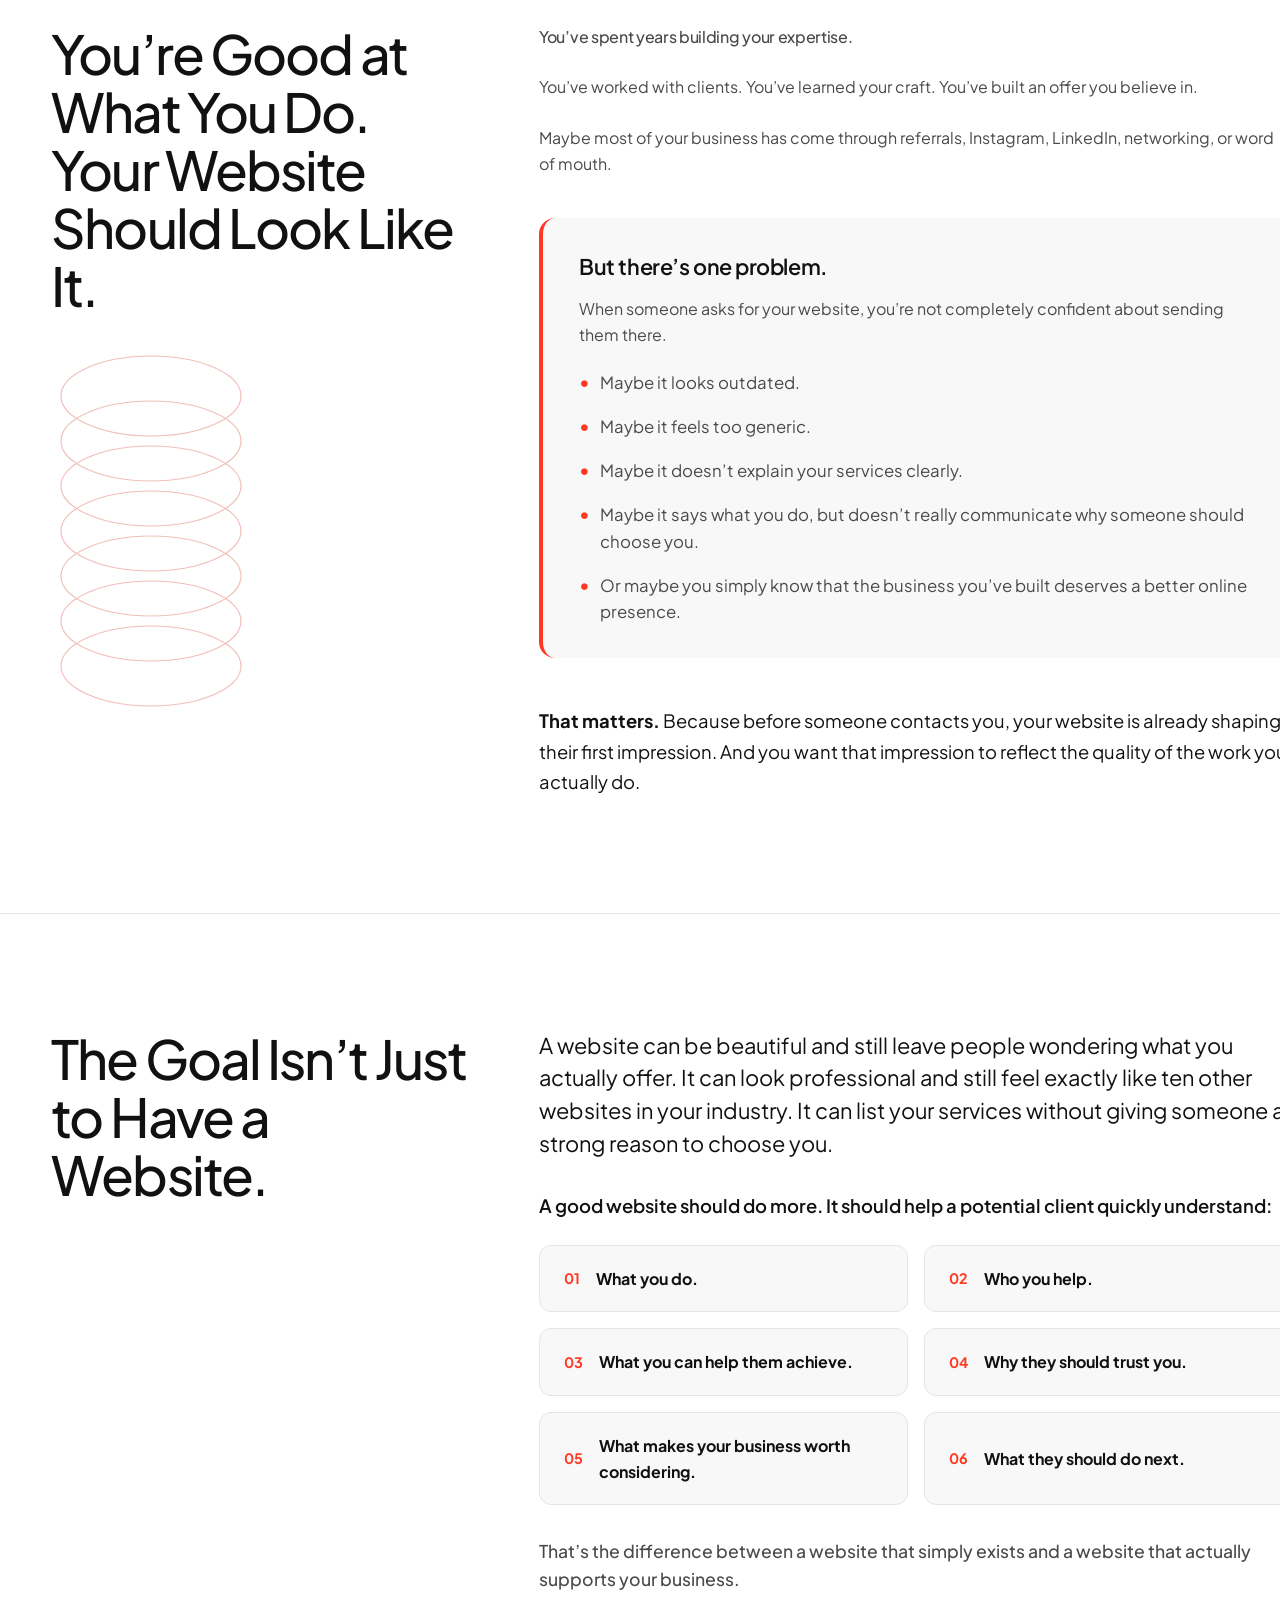
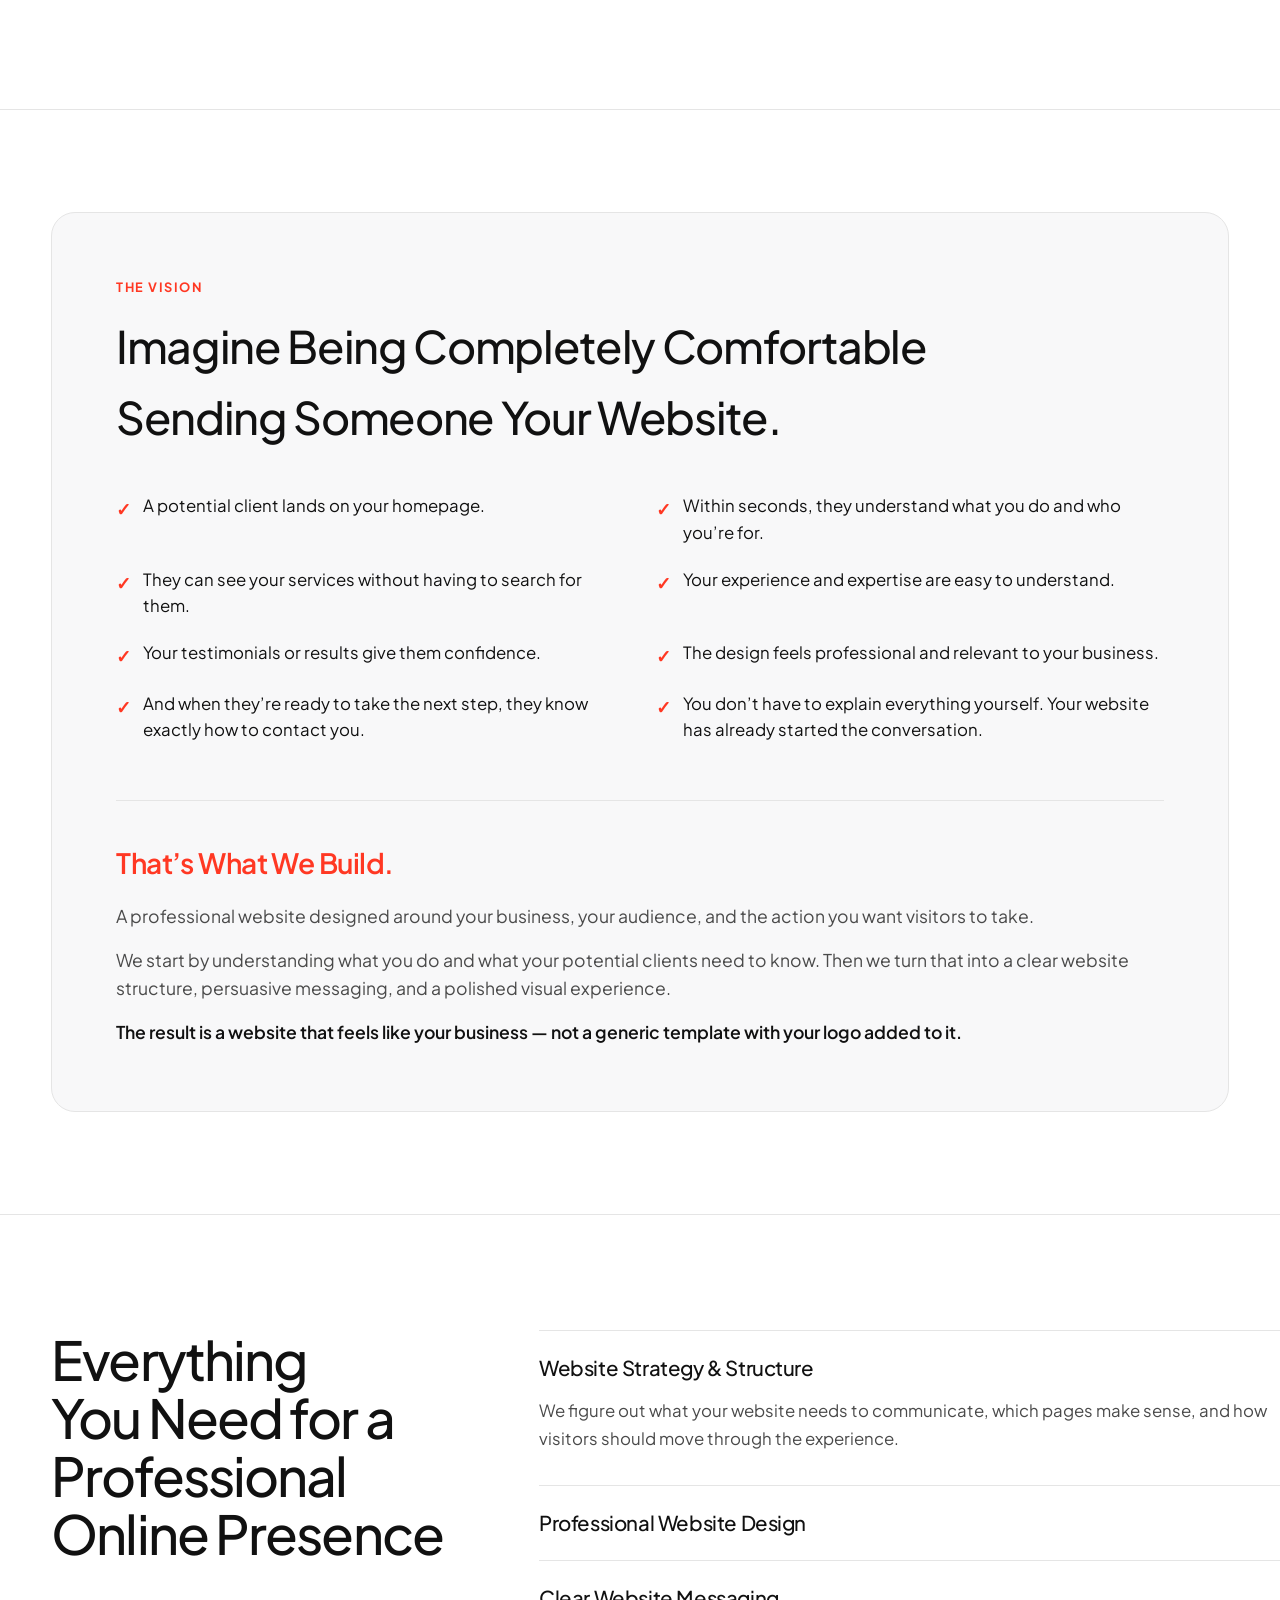
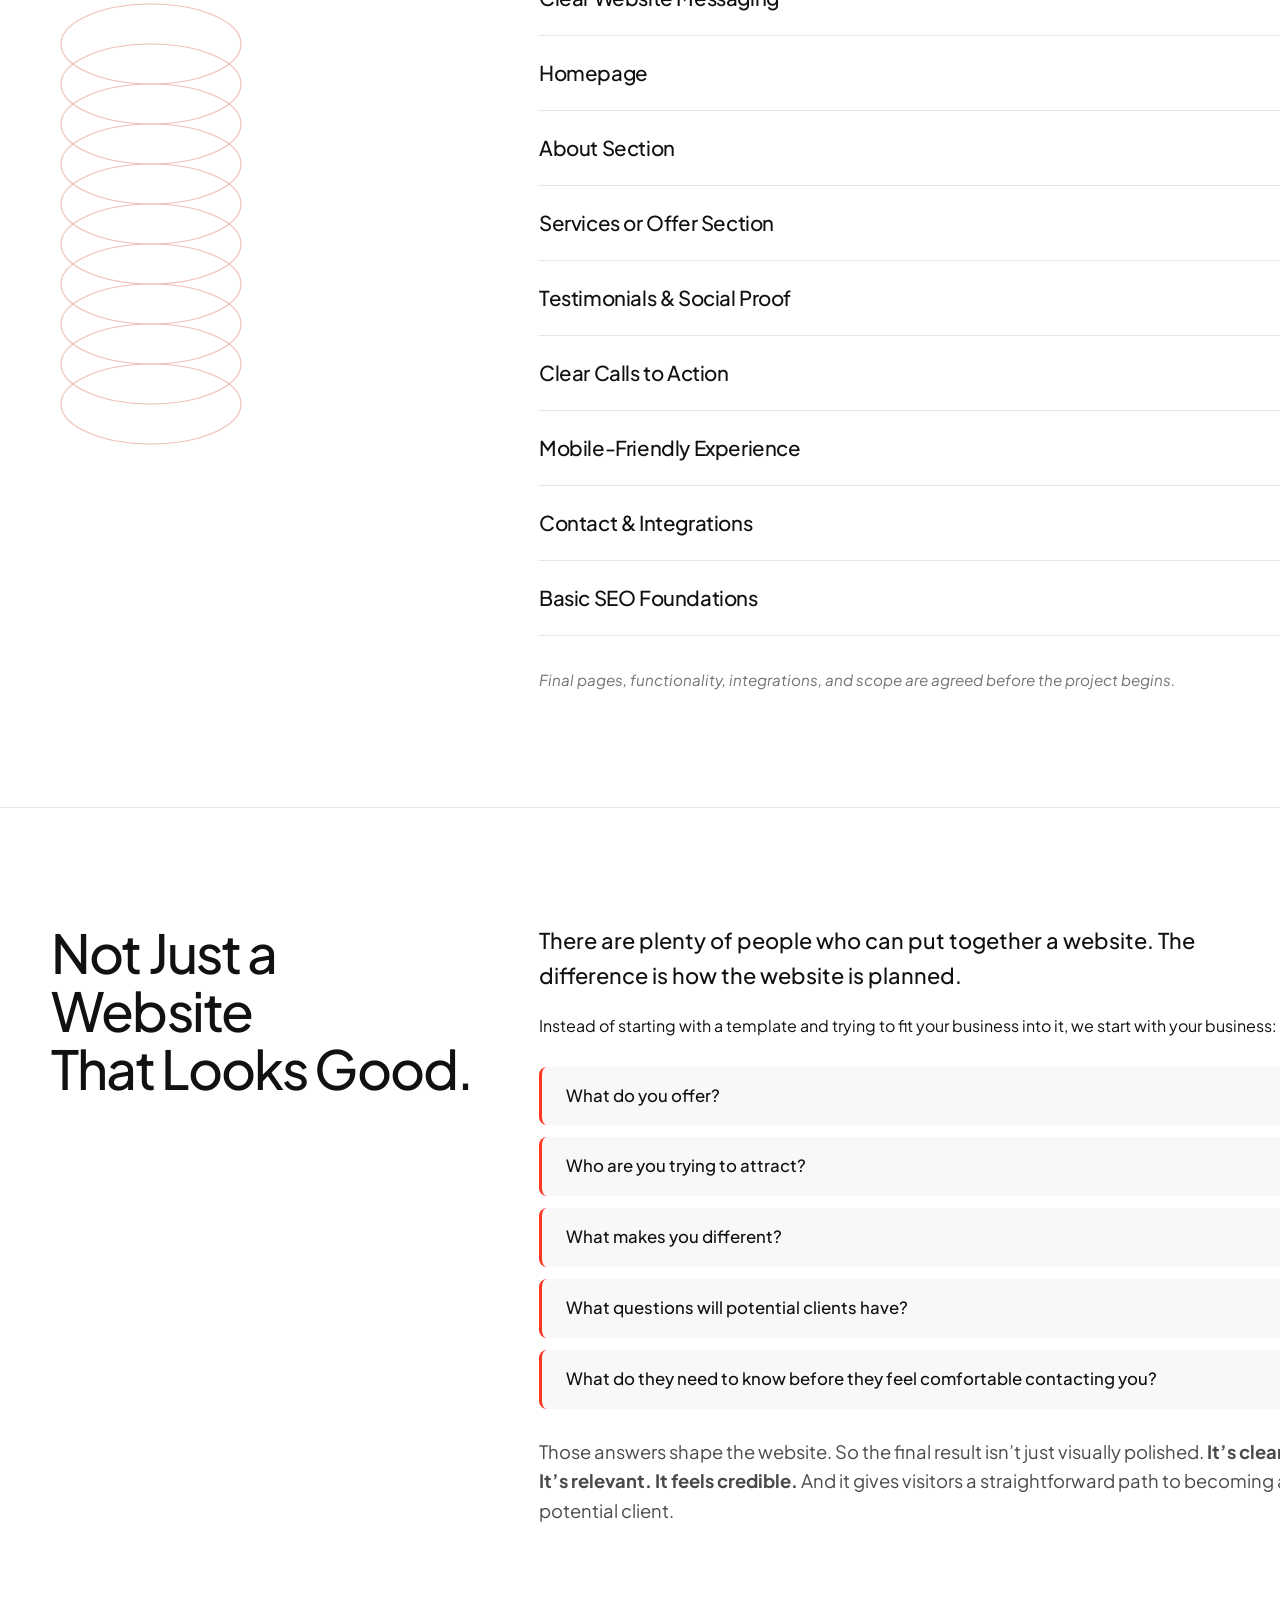
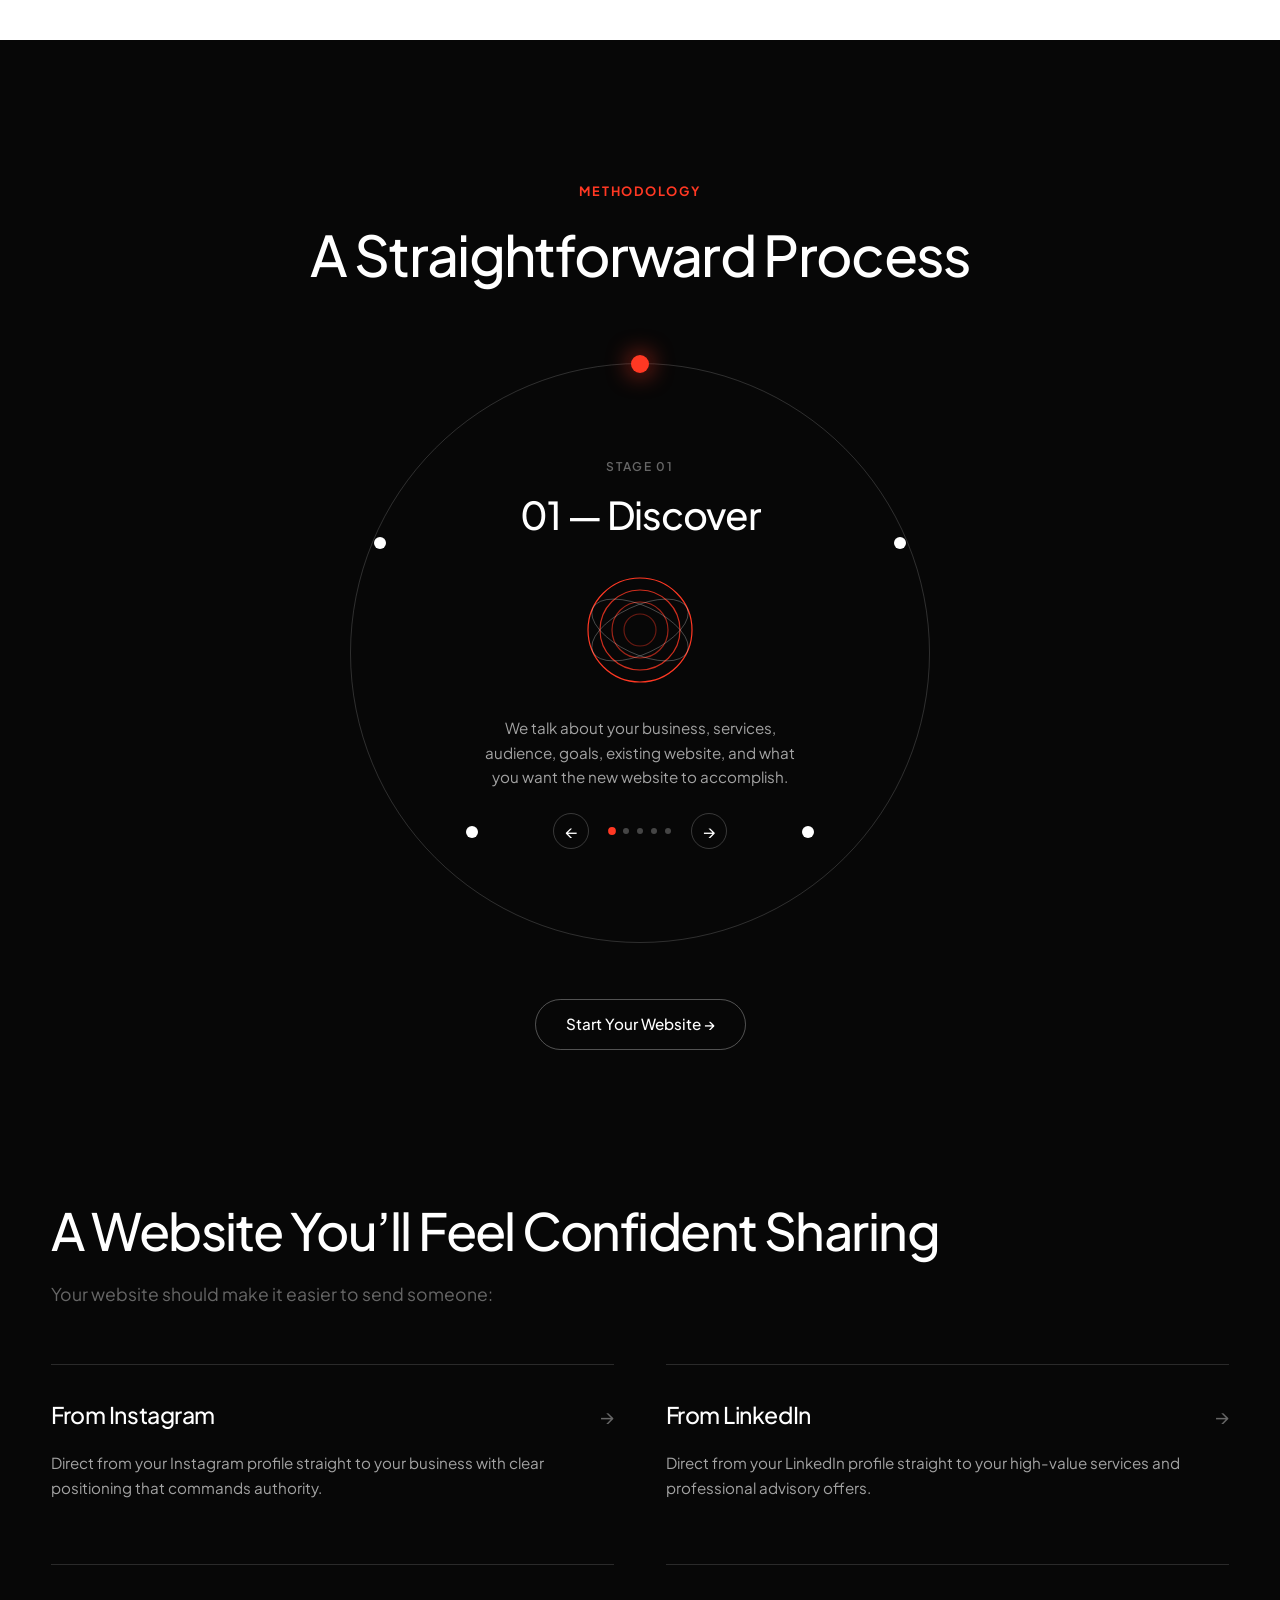
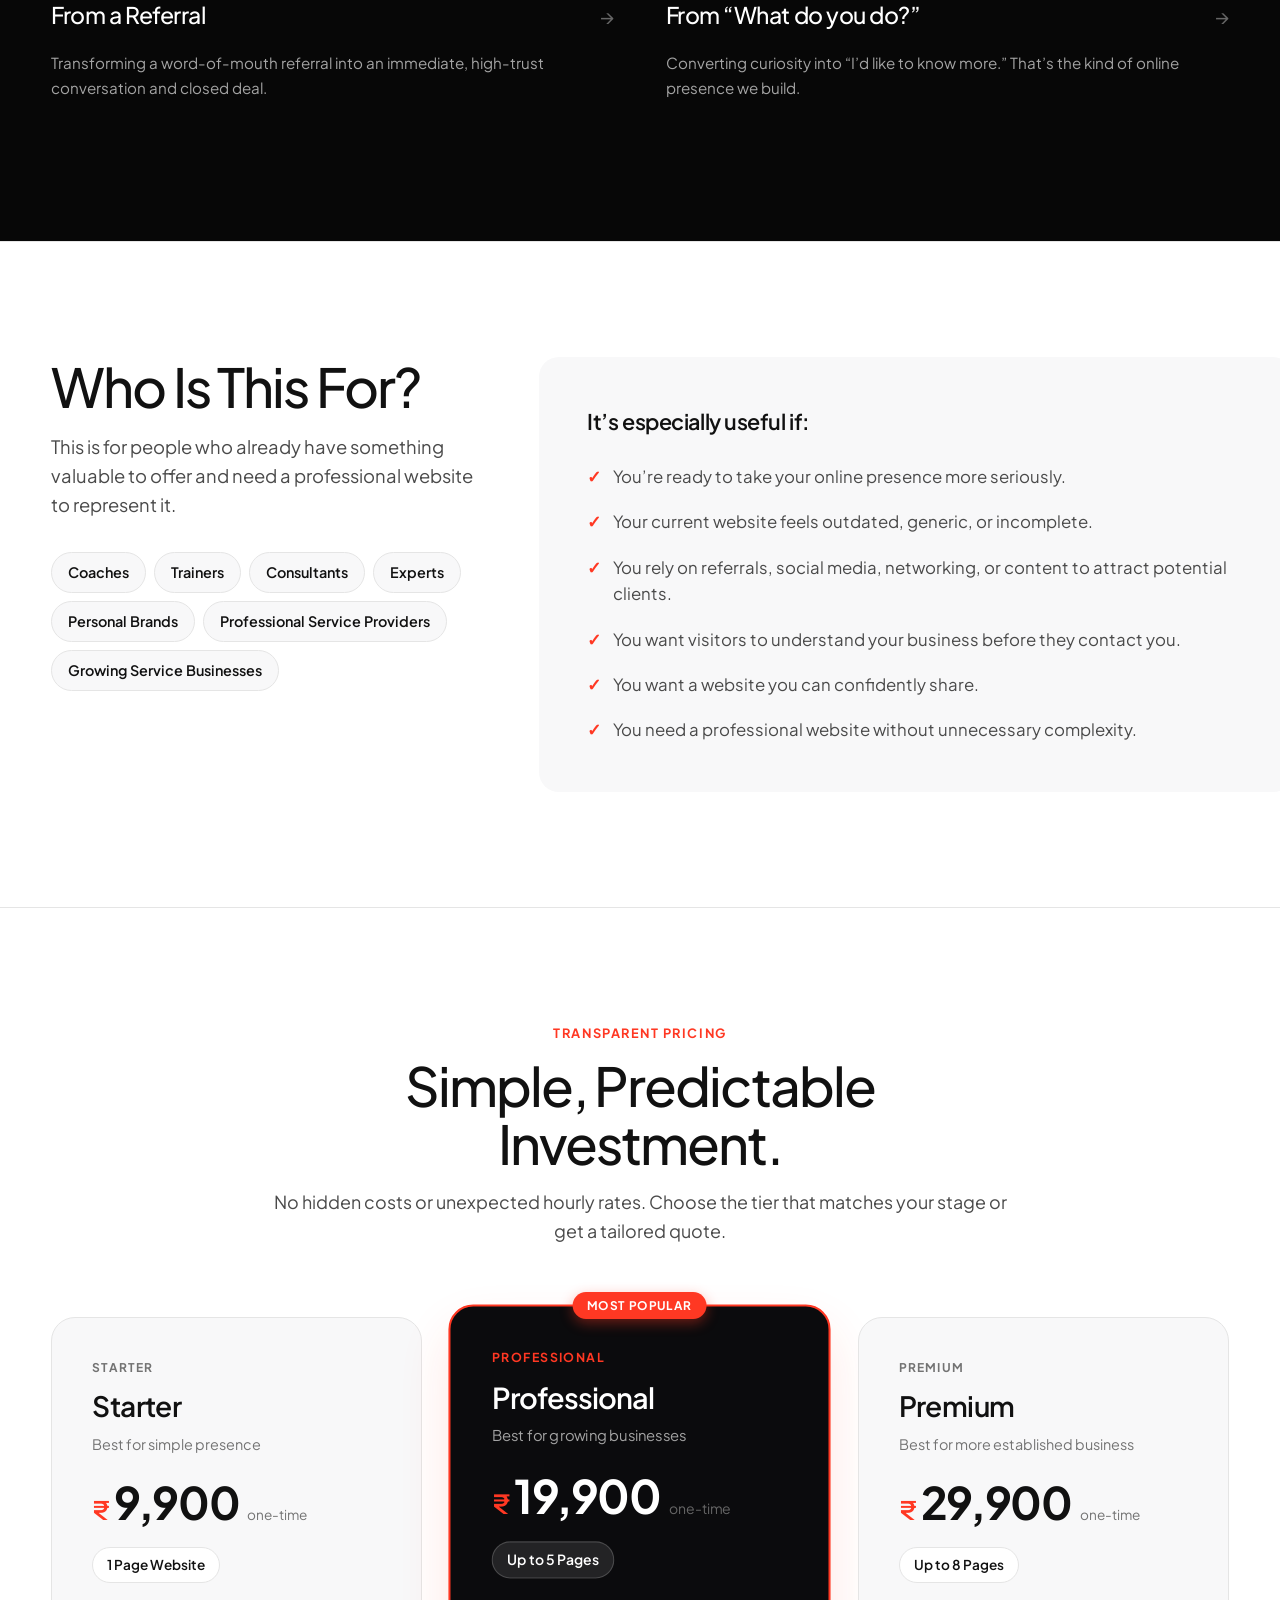
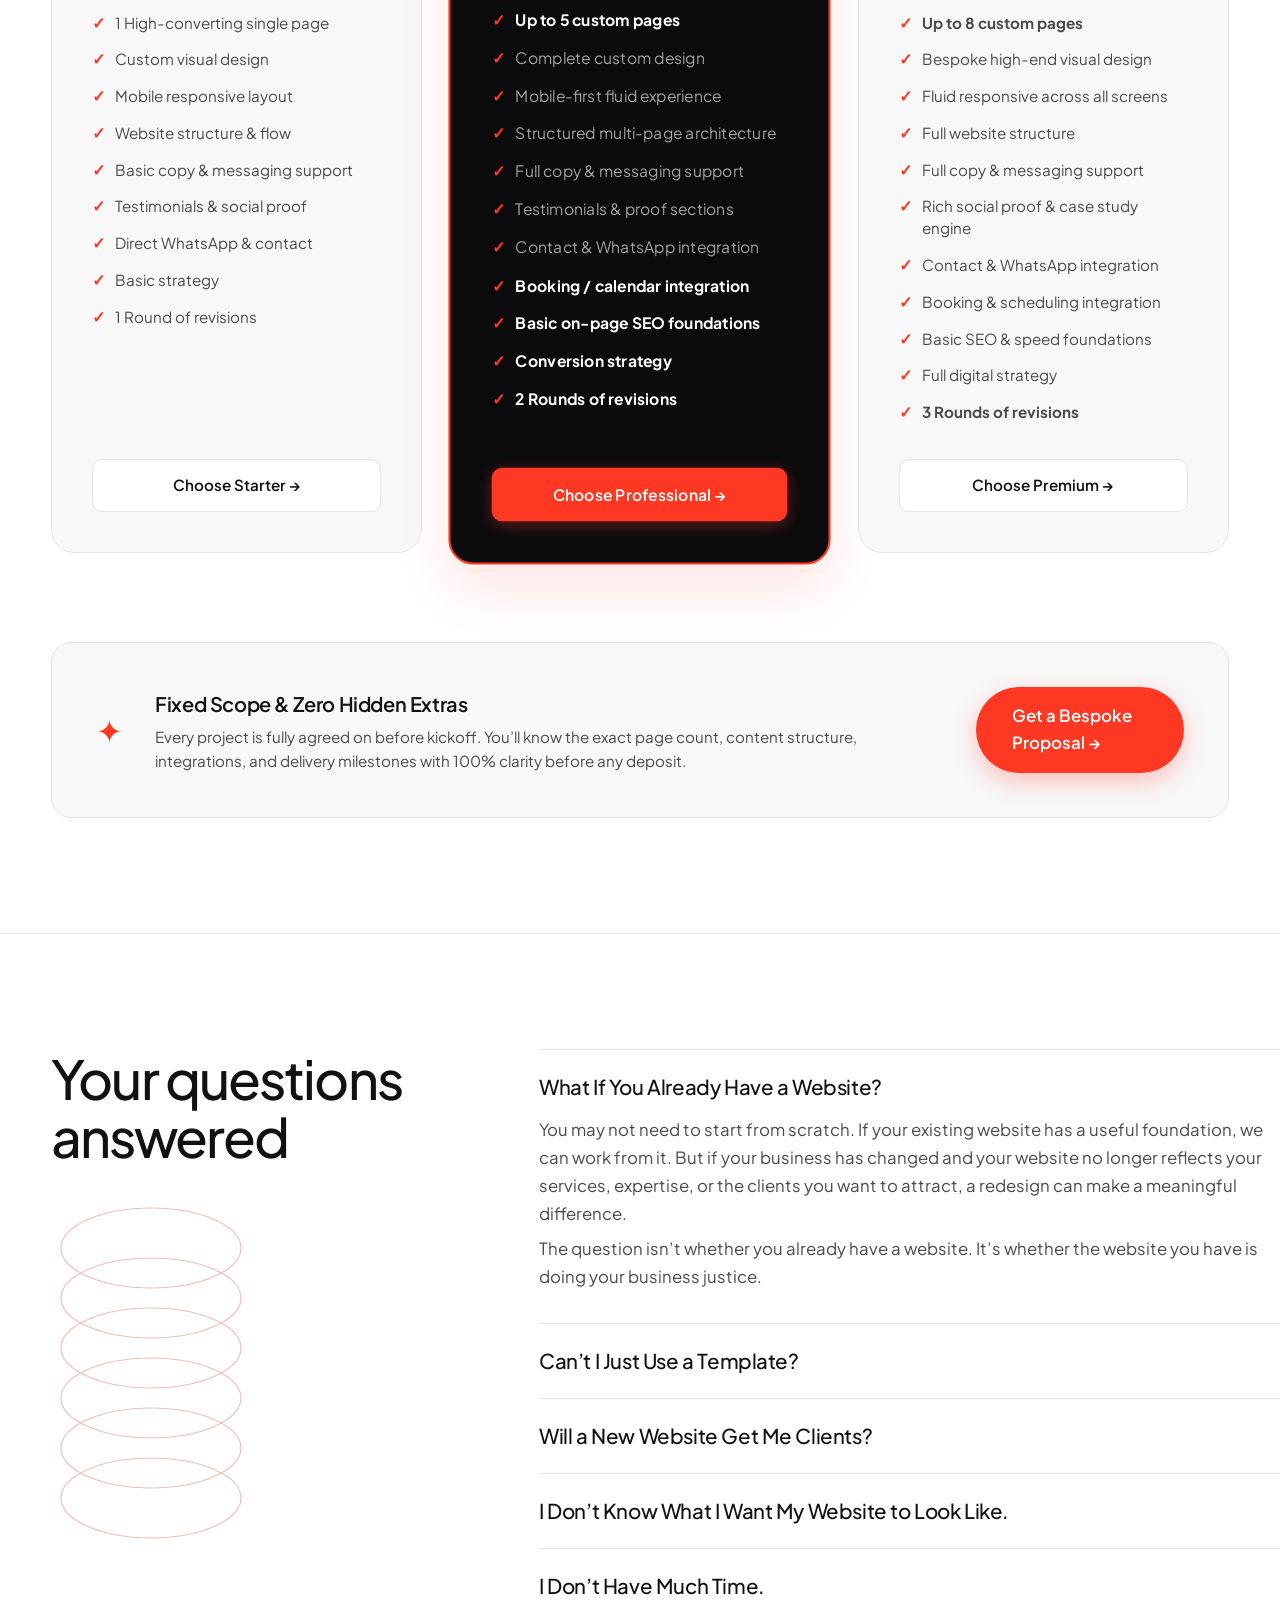
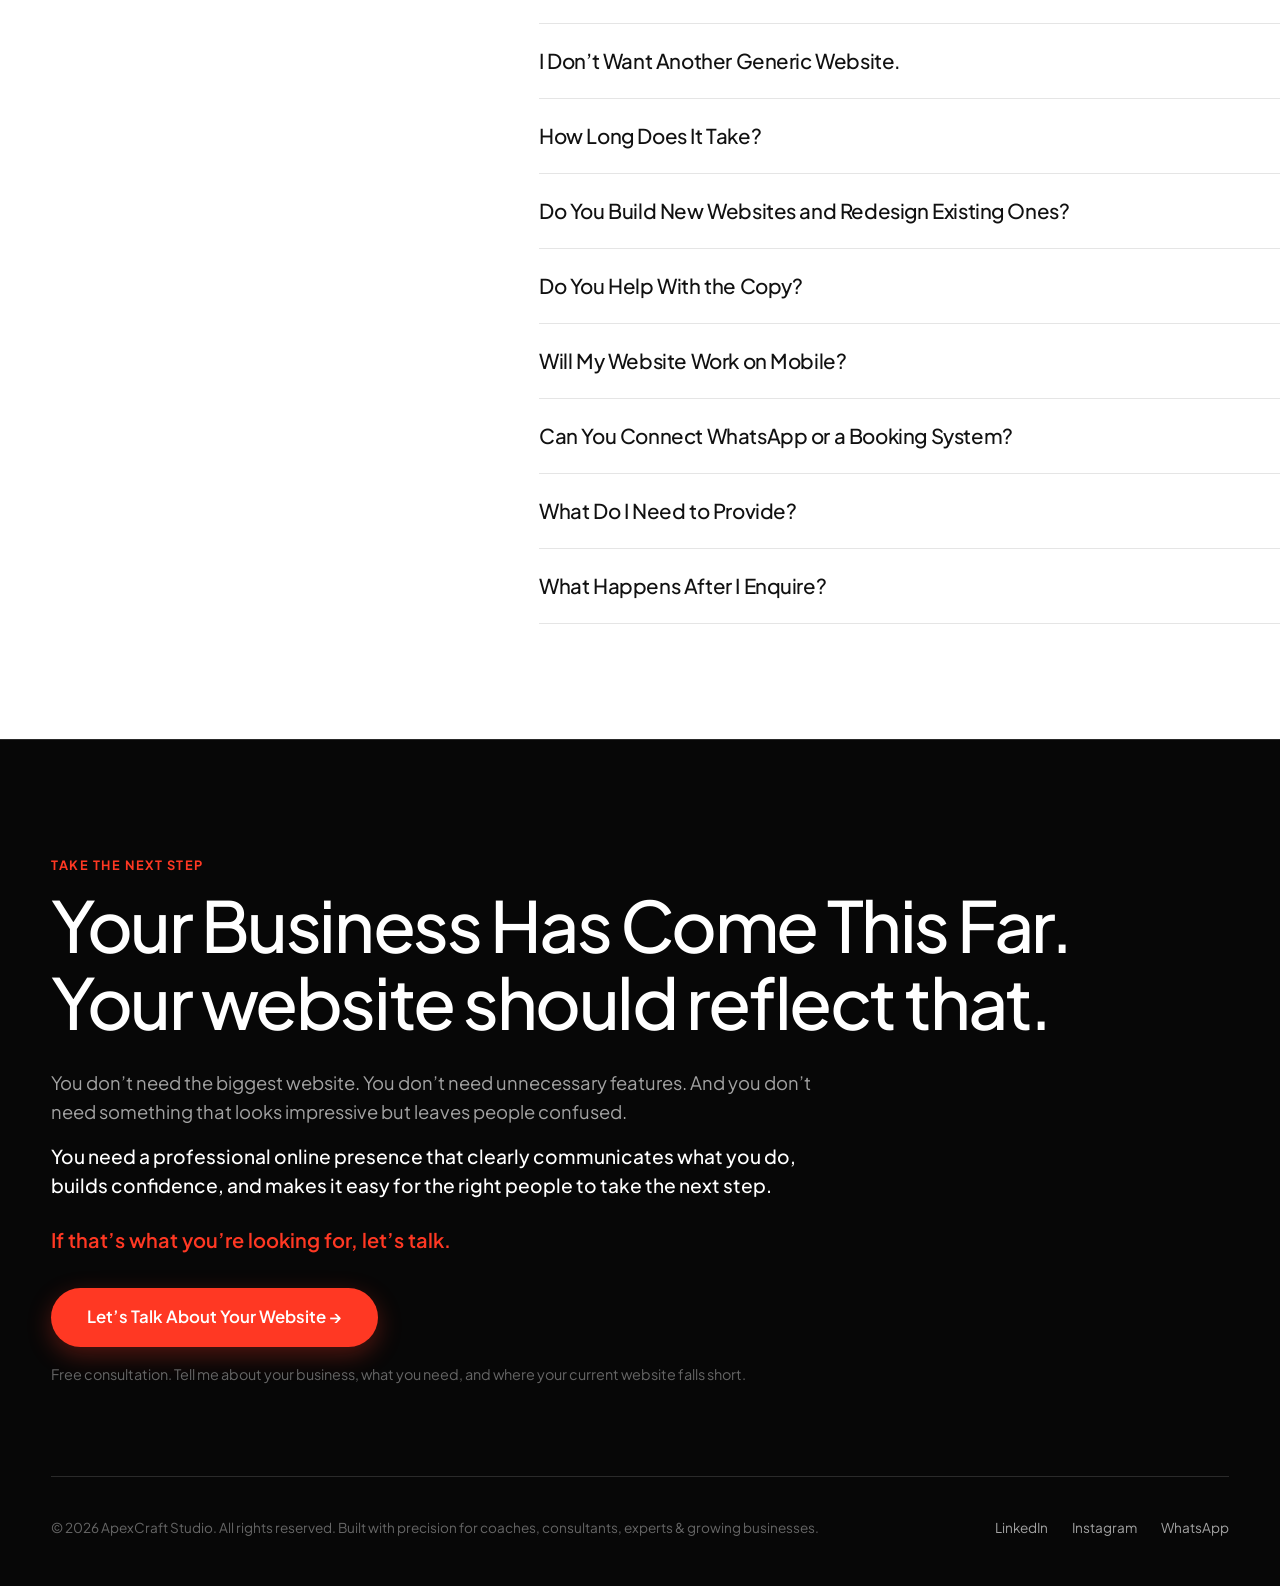
==== commit dff3da74: "Fix: Fail-proof lead form submission pipeline with native POST execution for FormSubmit activation a" ====
--- a/index.html
+++ b/index.html
@@ -1325,7 +1325,7 @@
         </div>
       </div>
 
-      <form class="modal-form" id="inquiryForm" action="https://formsubmit.co/contact@oneloom.co.in" method="POST" onsubmit="event.preventDefault(); handleFormSubmit();">
+      <form class="modal-form" id="inquiryForm" action="https://formsubmit.co/contact@oneloom.co.in" method="POST" onsubmit="handleFormSubmit(event);">
         <!-- FormSubmit Configuration & Conversion Tracking Redirect -->
         <input type="hidden" name="_subject" id="emailSubjectField" value="🚀 New Website Consultation Request - ApexCraft">
         <input type="hidden" name="_captcha" value="false">
--- a/styles.css
+++ b/styles.css
@@ -2767,22 +2767,16 @@
     font-size: 0.72rem;
   }
 
-  /* 2-Column Grid Row Layout on Mobile */
+  /* Streamlined Single-Column Vertical Flow on Mobile */
   .modal-form {
-    display: grid;
-    grid-template-columns: 1fr 1fr;
-    gap: 0.65rem 0.6rem;
+    display: flex;
+    flex-direction: column;
+    gap: 0.55rem;
   }
 
   .modal-form .form-group {
+    width: 100%;
     margin-bottom: 0;
-  }
-
-  /* Full width items on mobile for Phone, Package & Submit */
-  .modal-form .form-group:nth-child(3),
-  .modal-form #tierSelectGroup,
-  .modal-form .btn-submit-modal {
-    grid-column: 1 / -1;
   }
 
   .modal-form label {
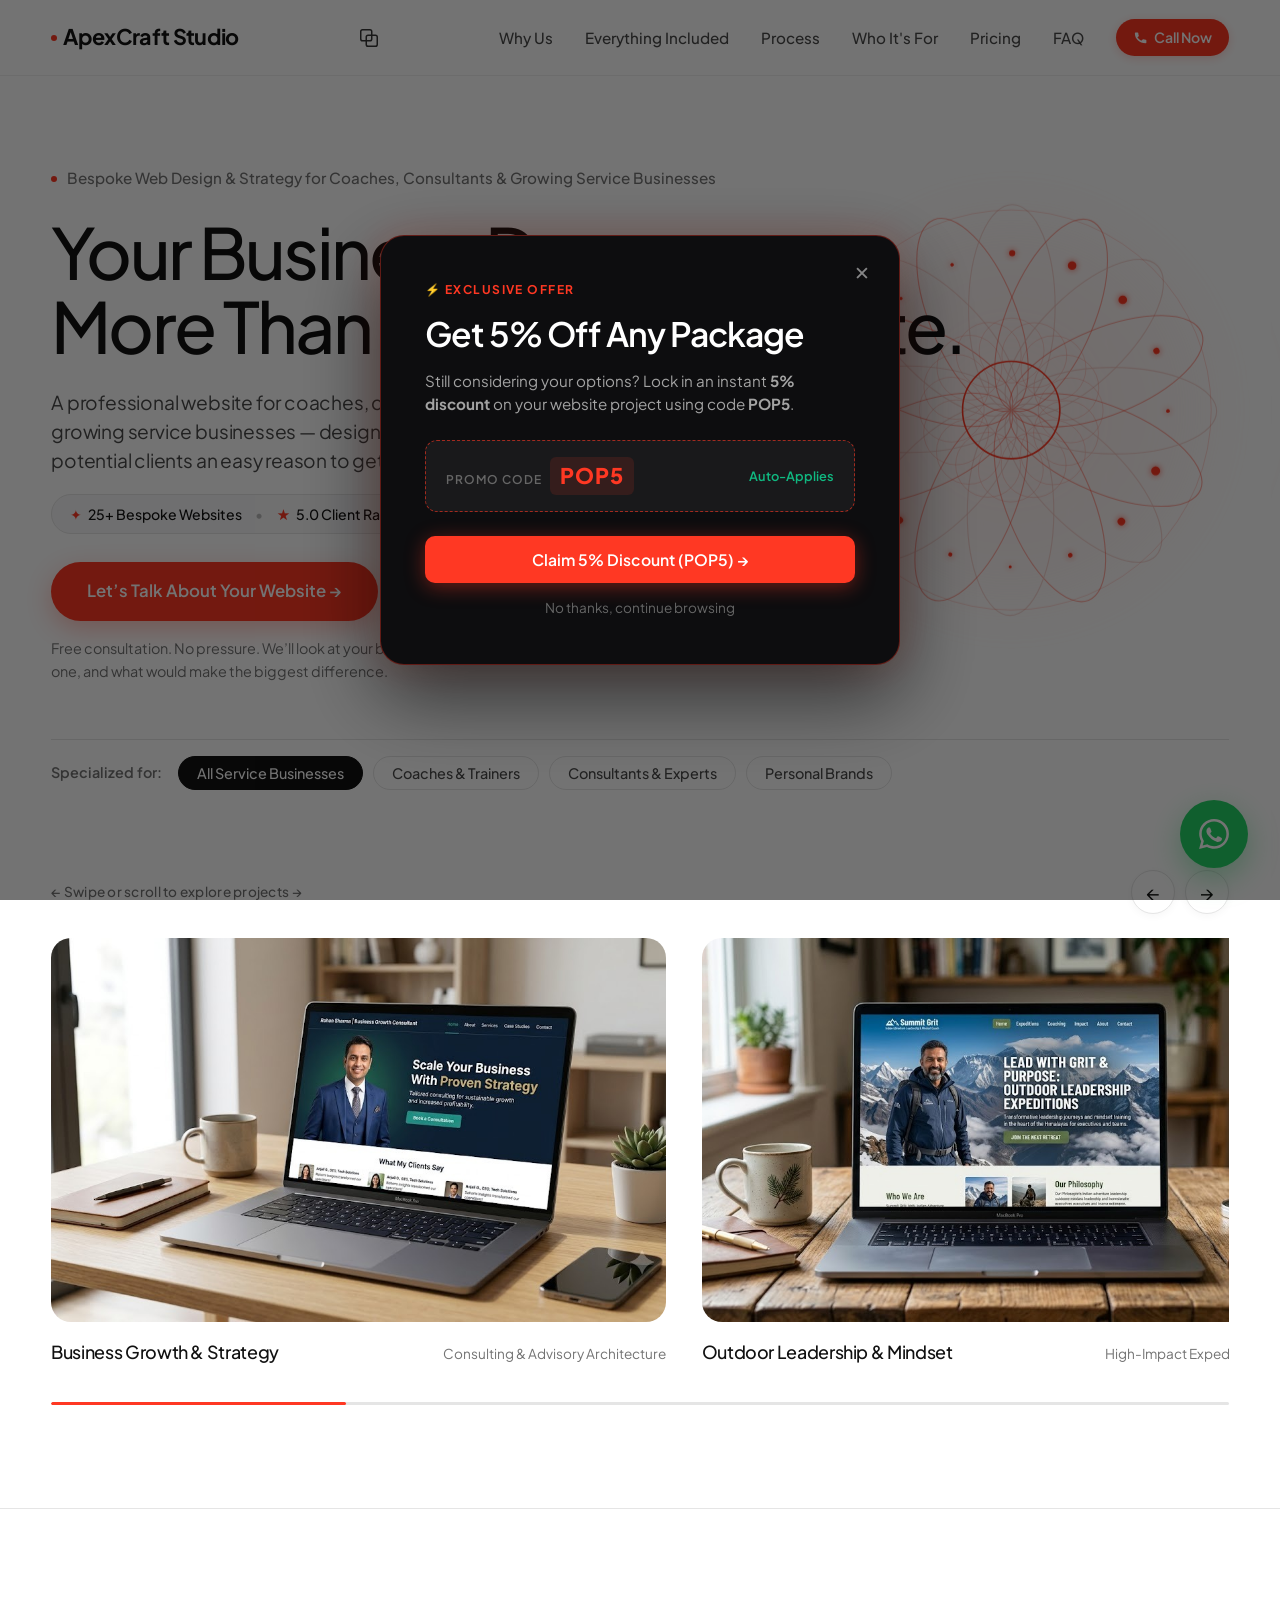
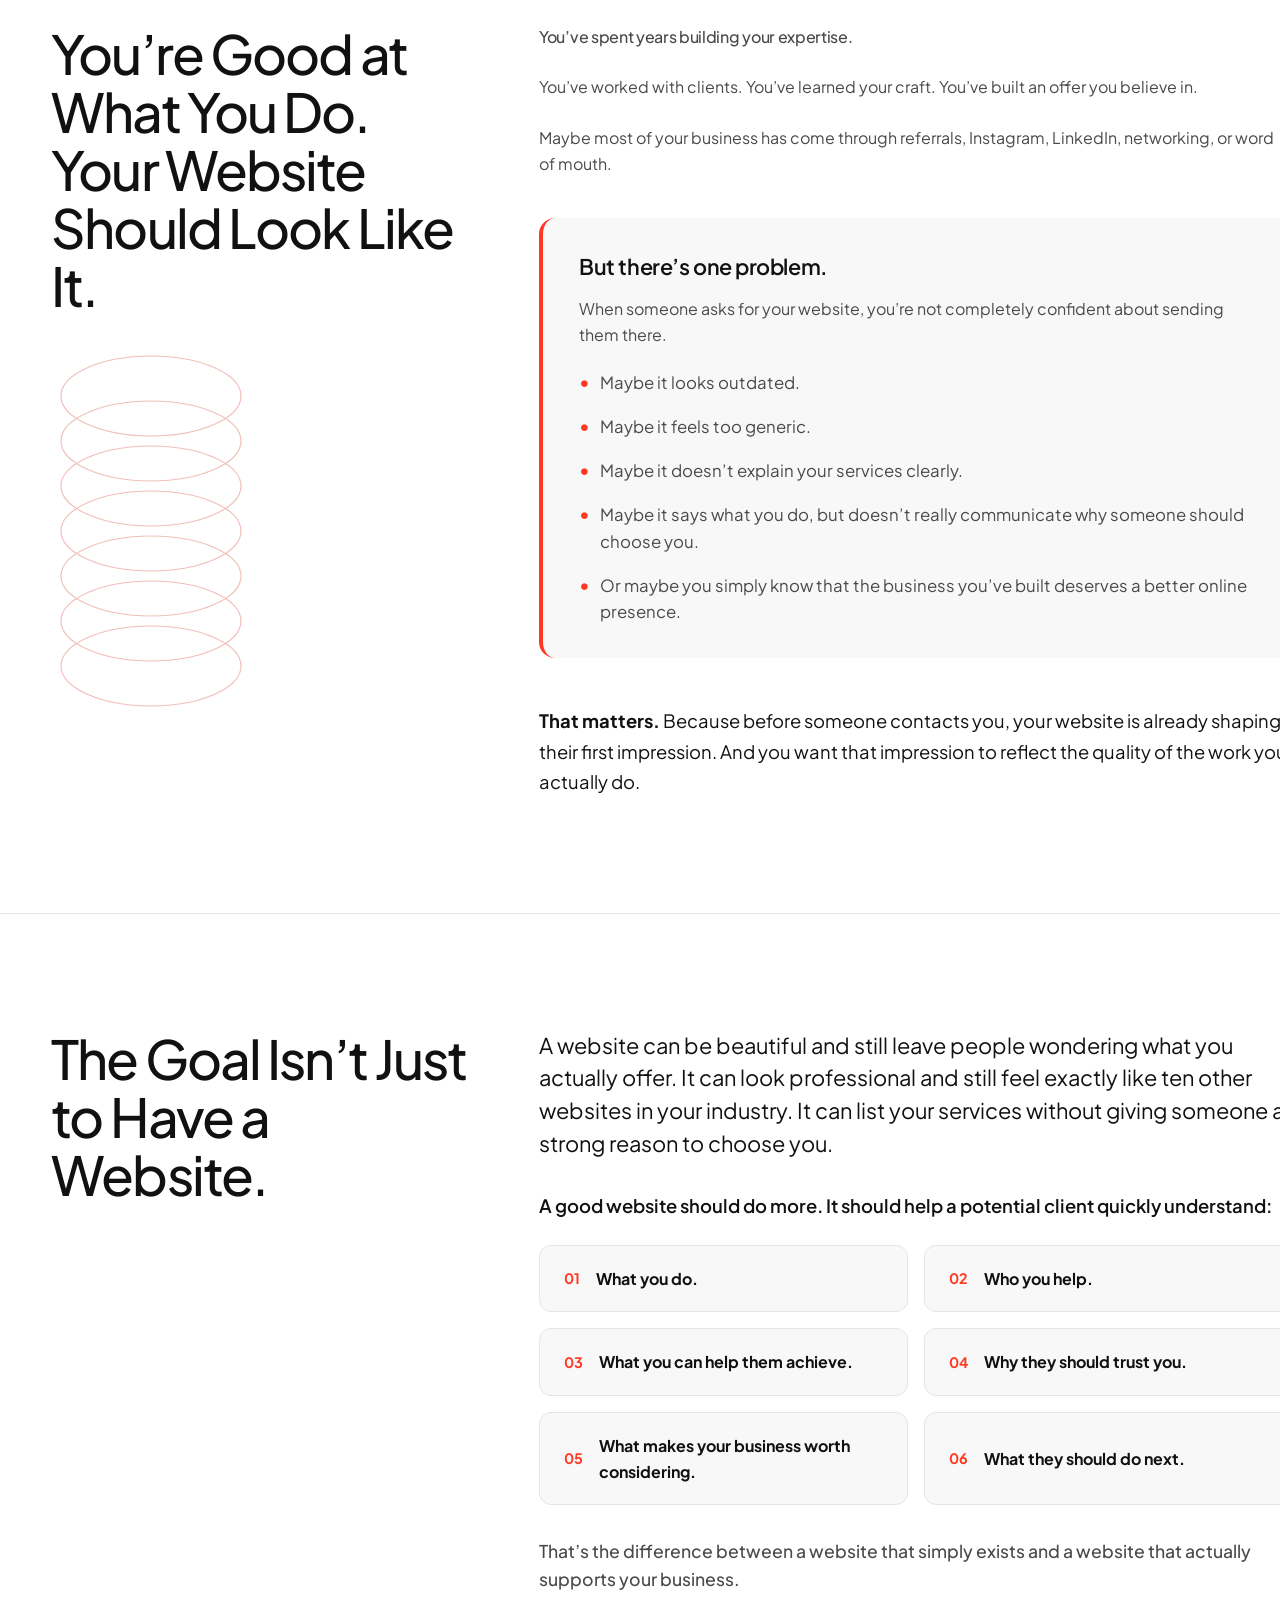
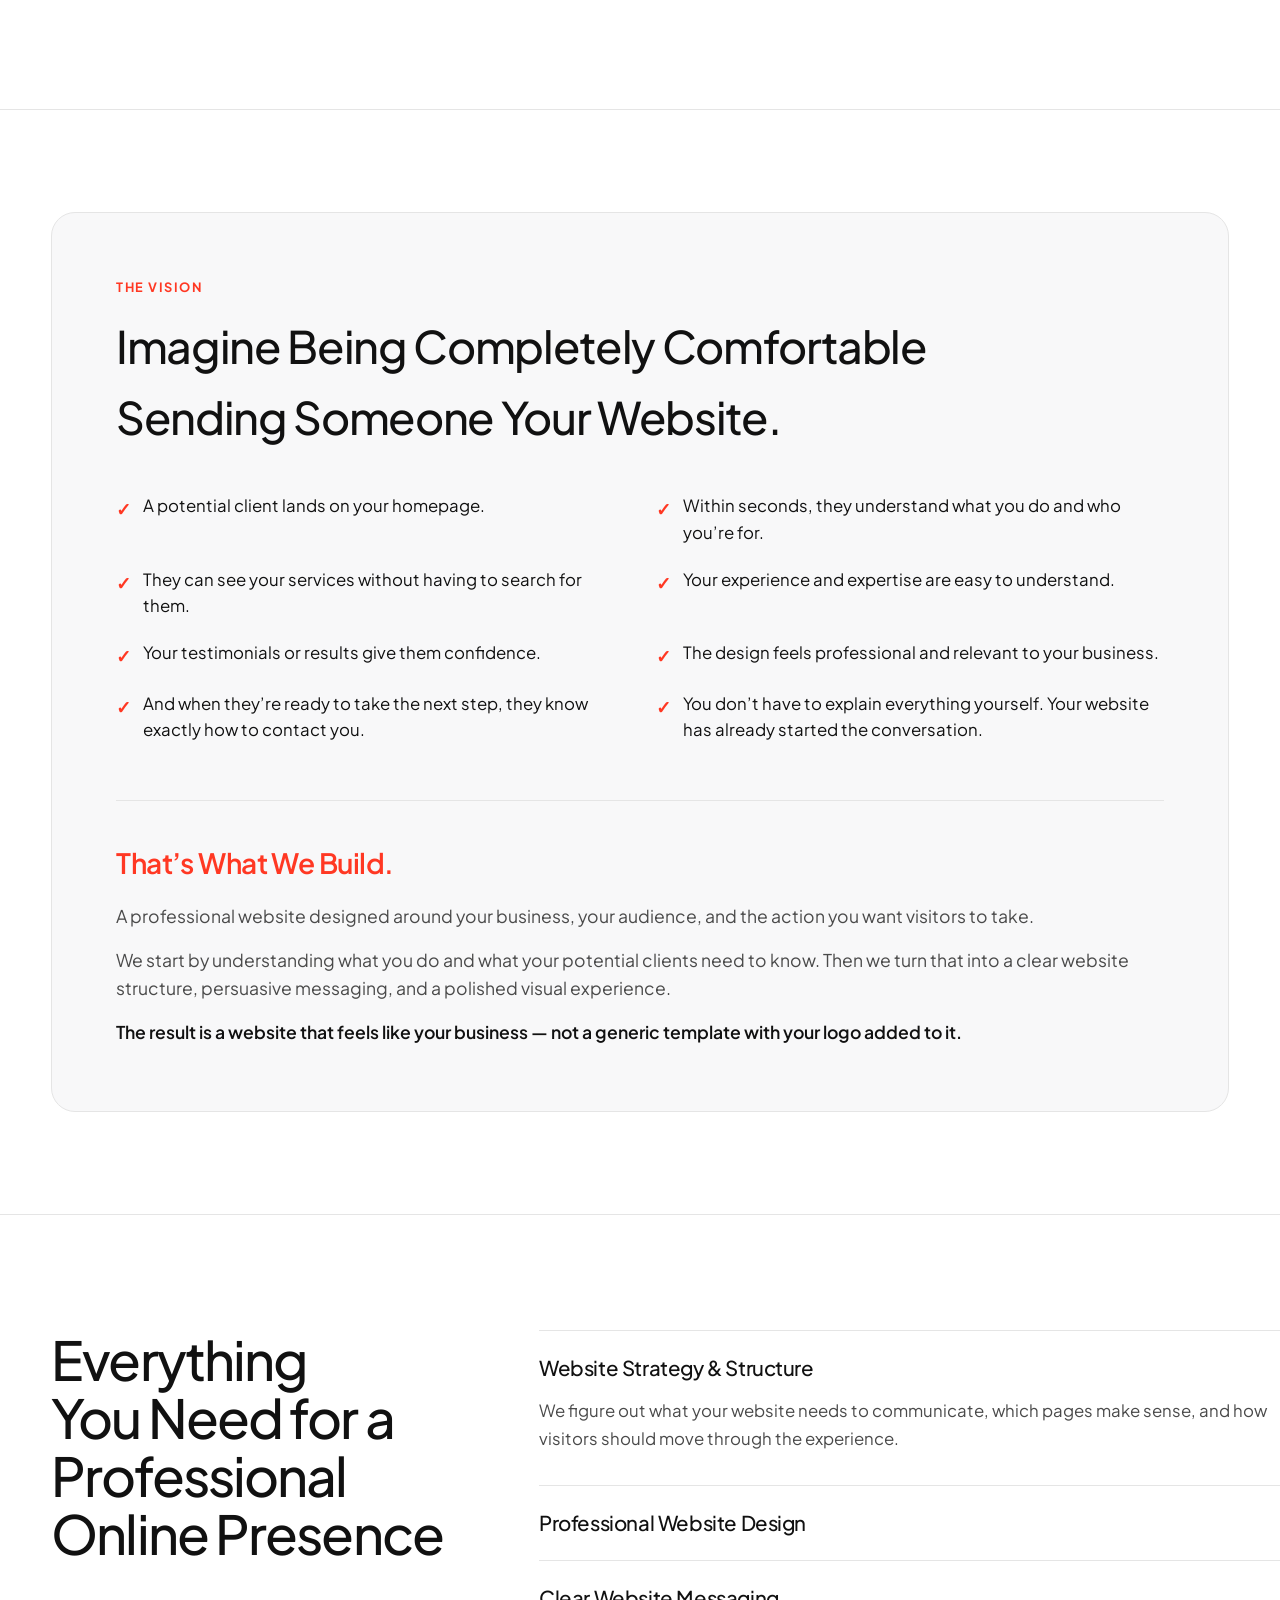
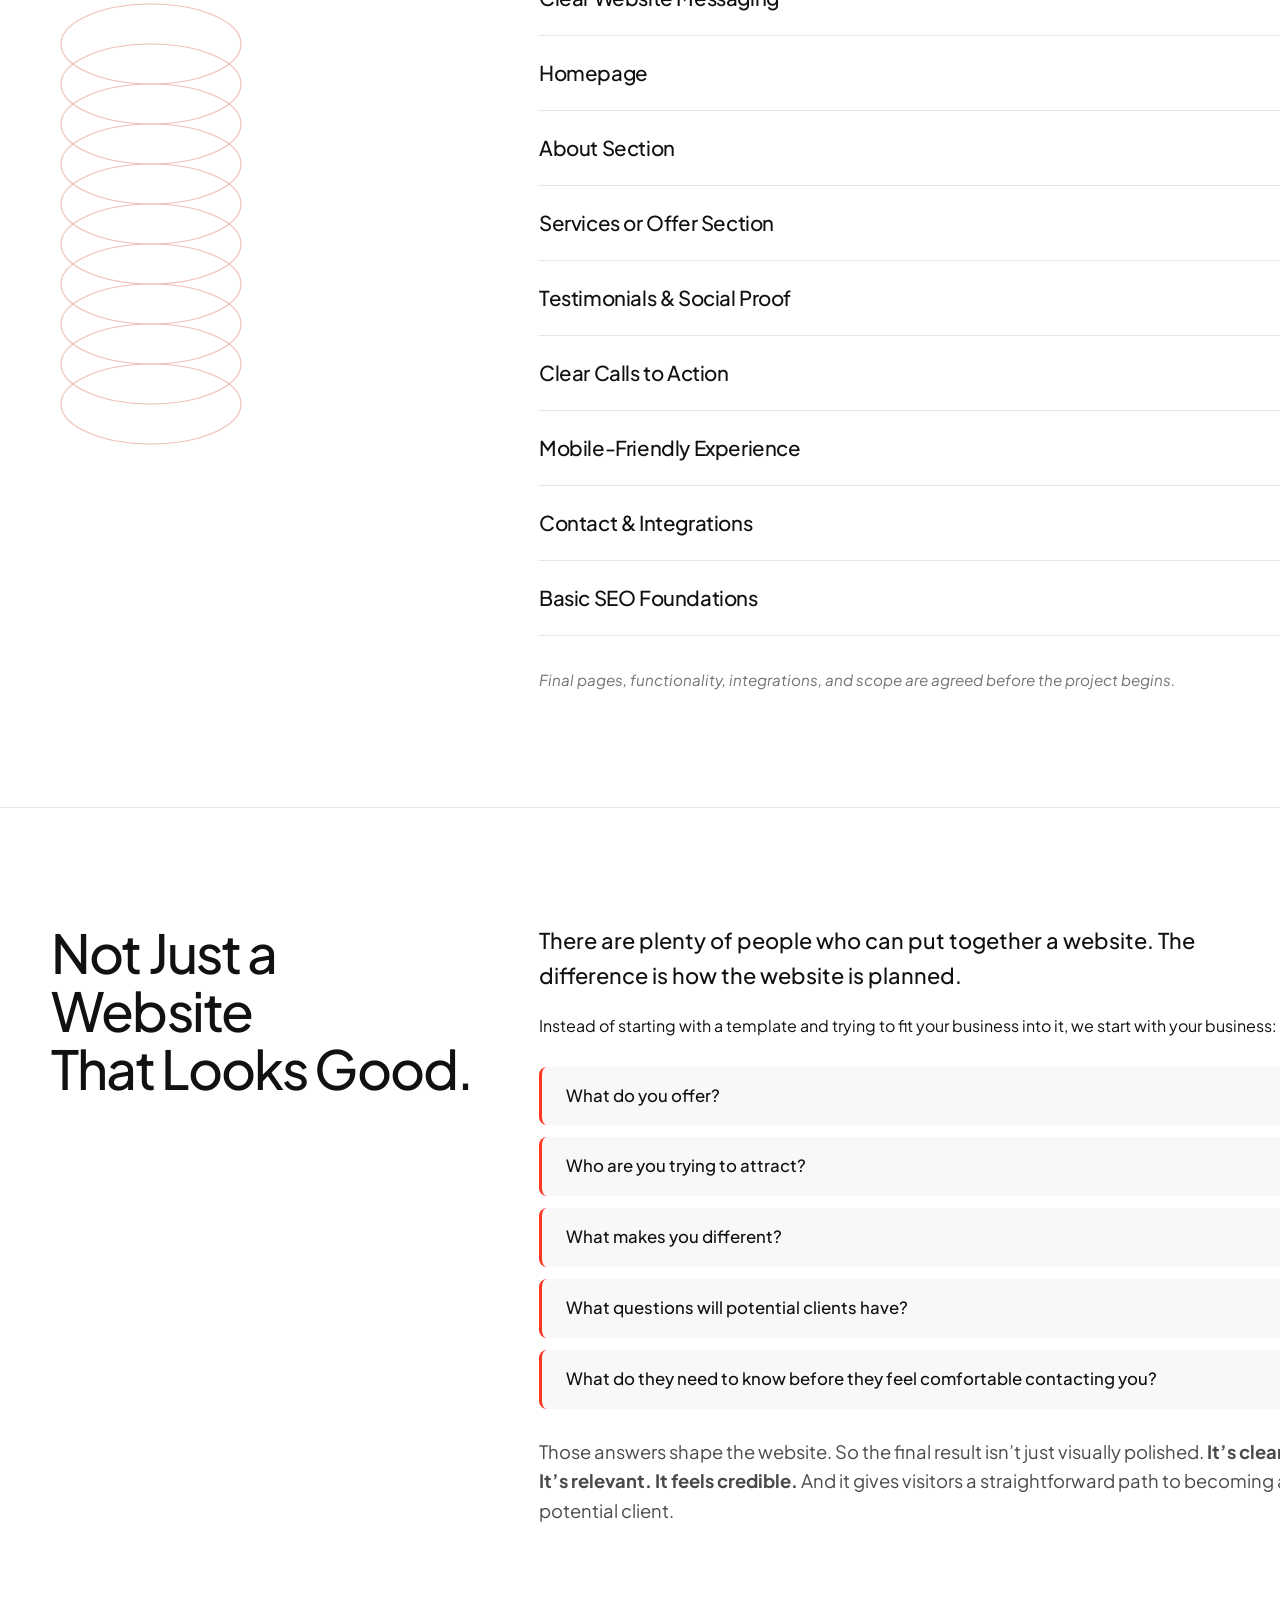
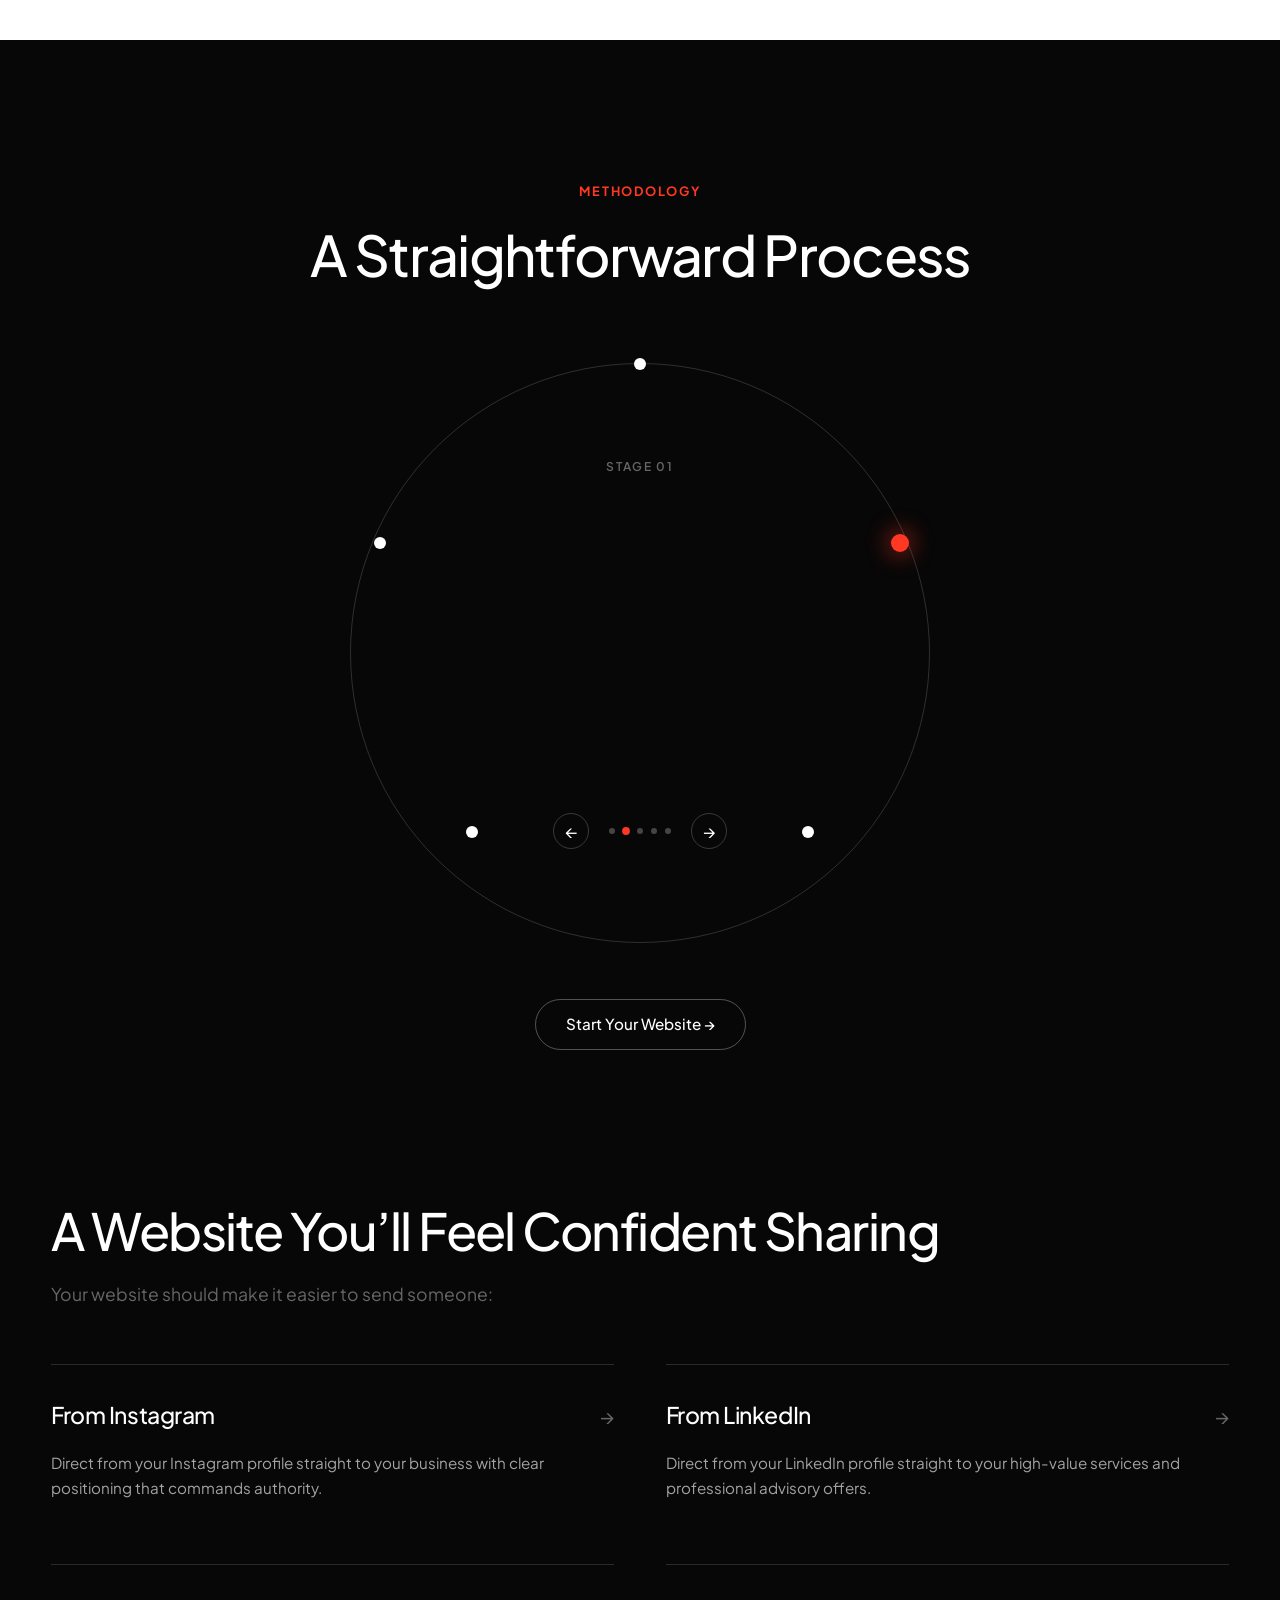
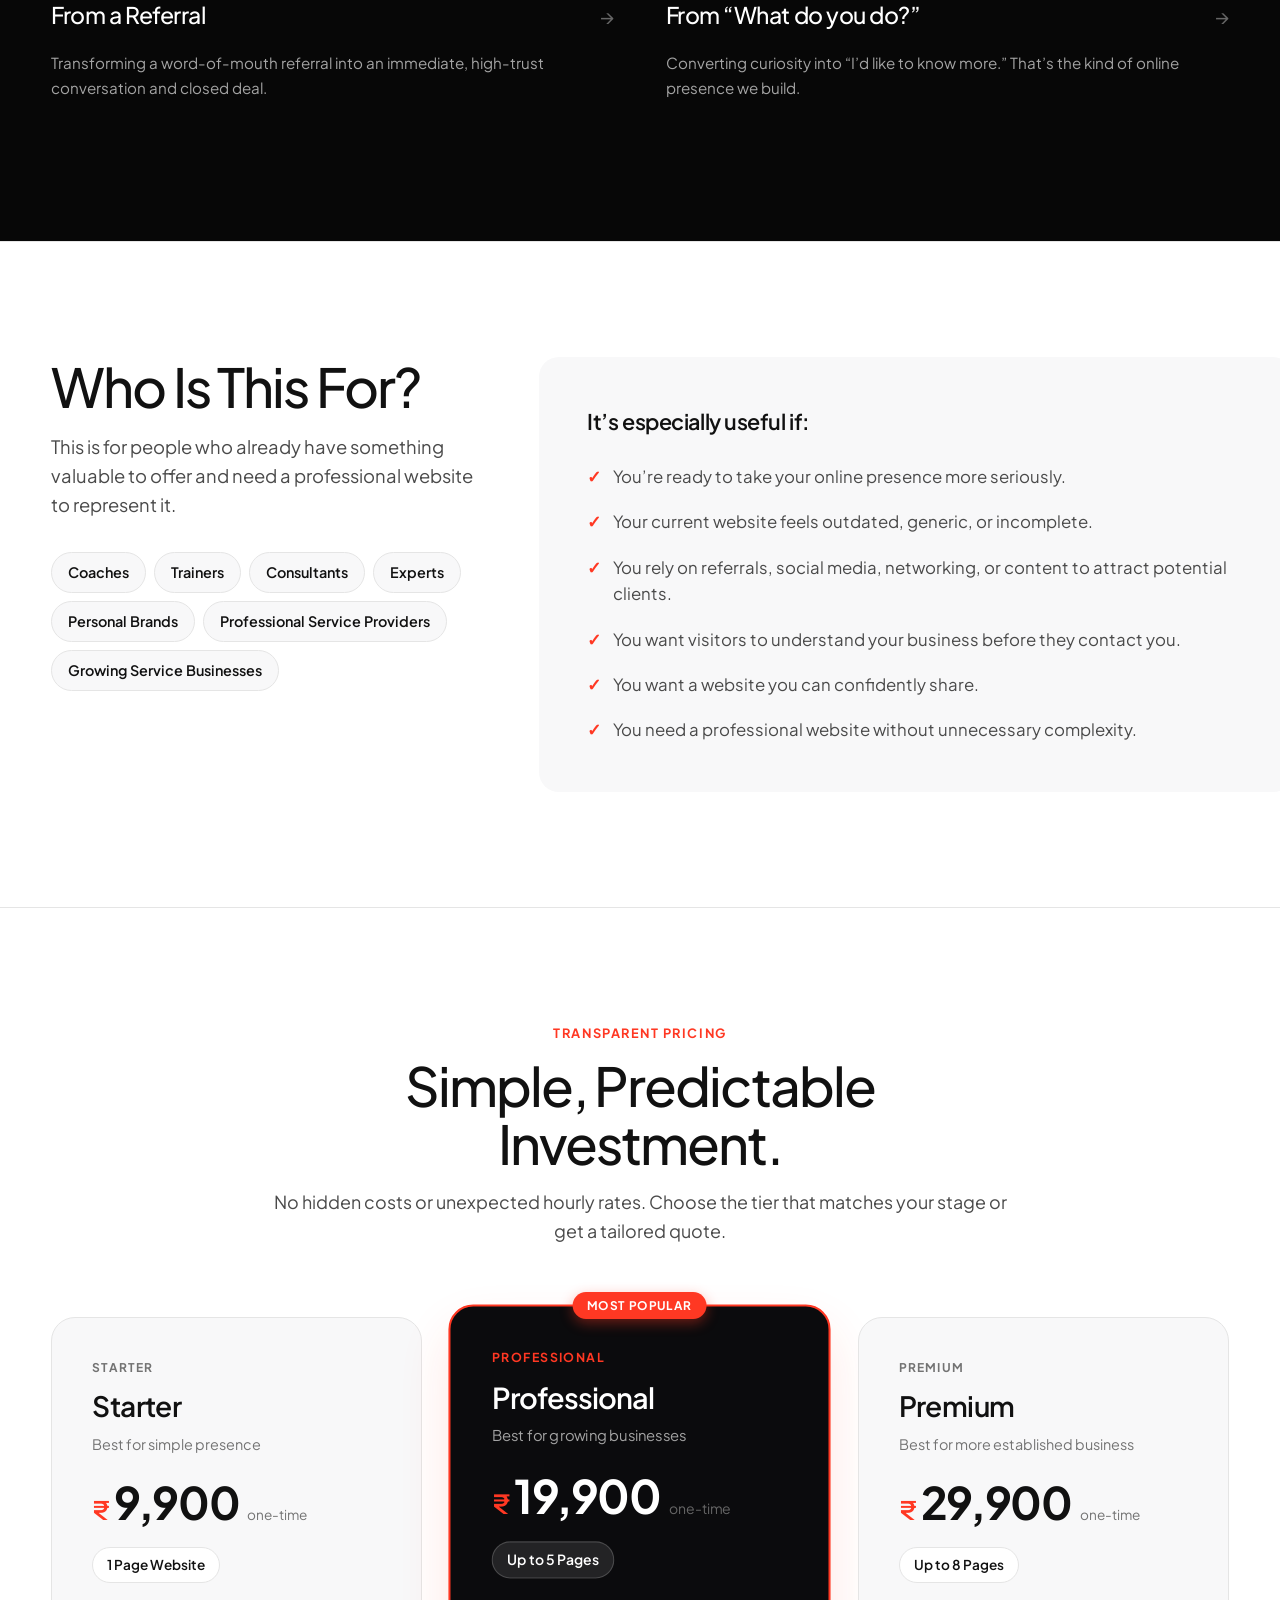
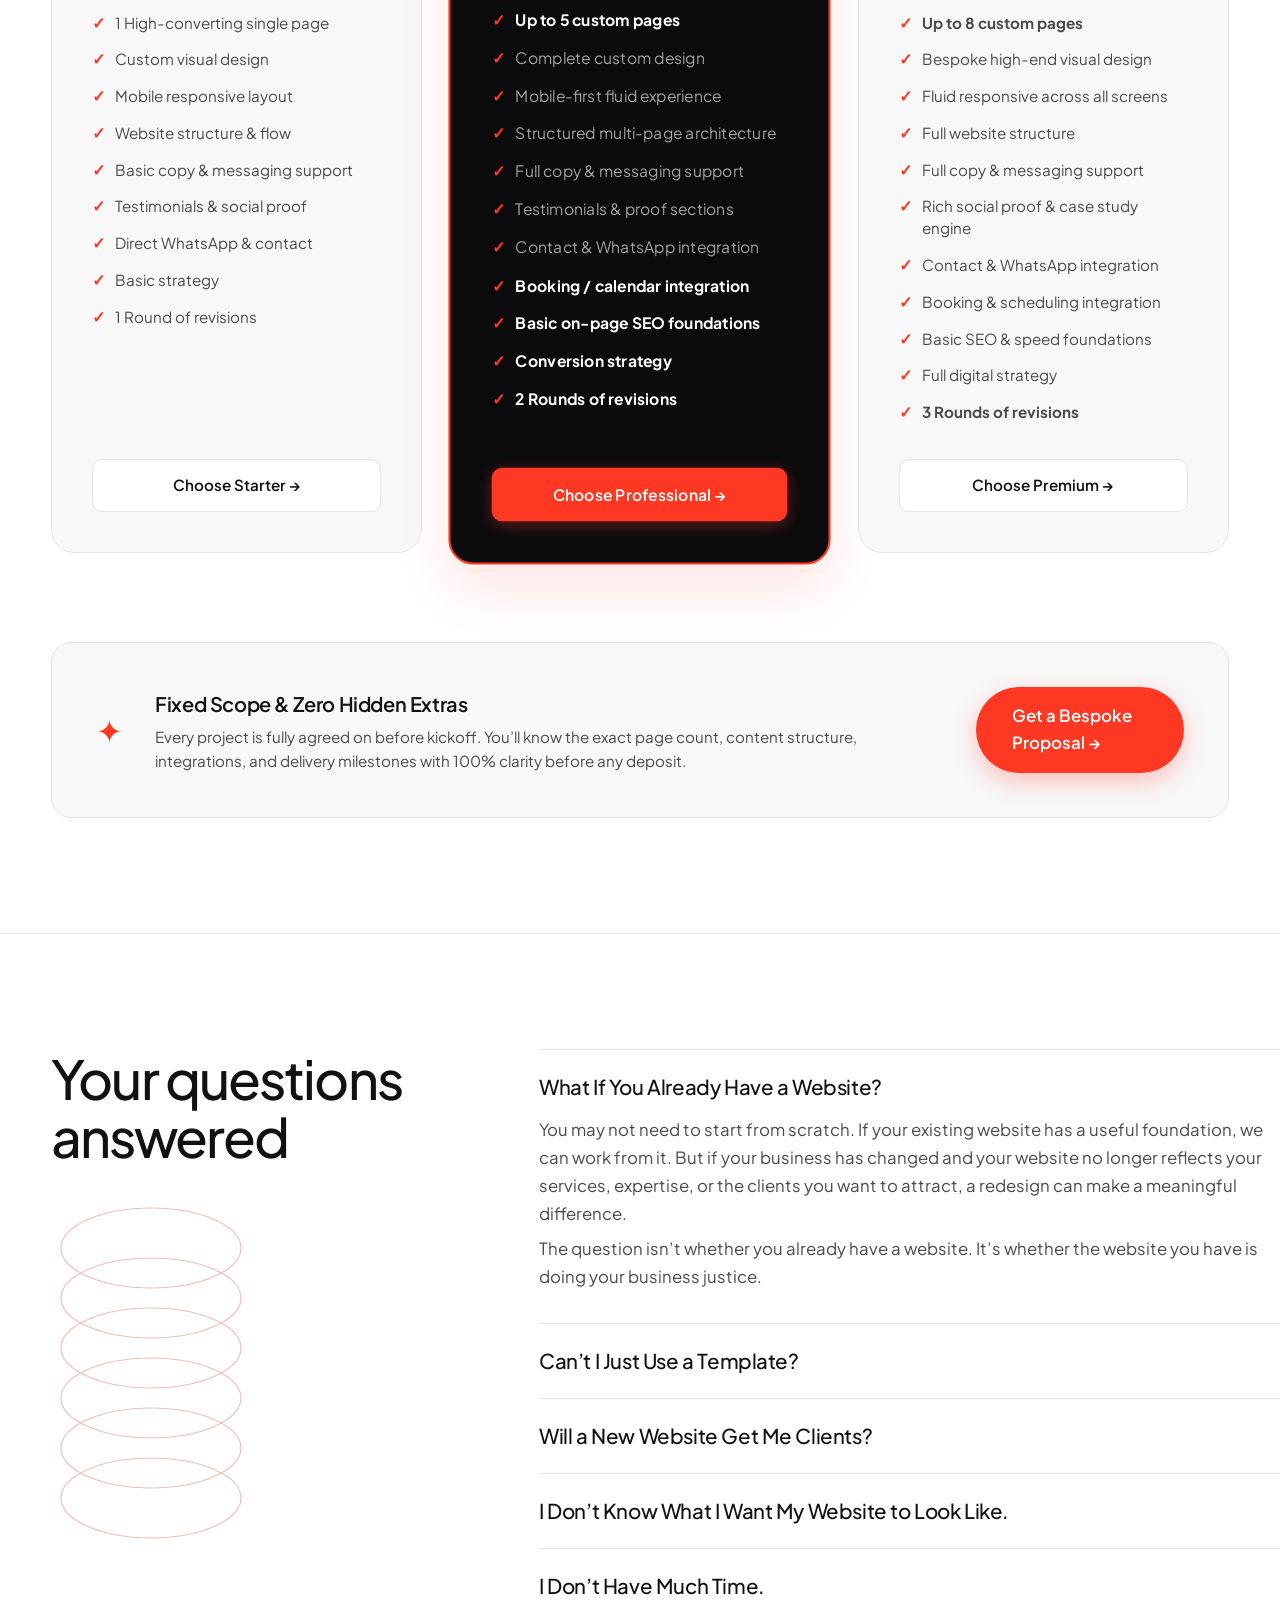
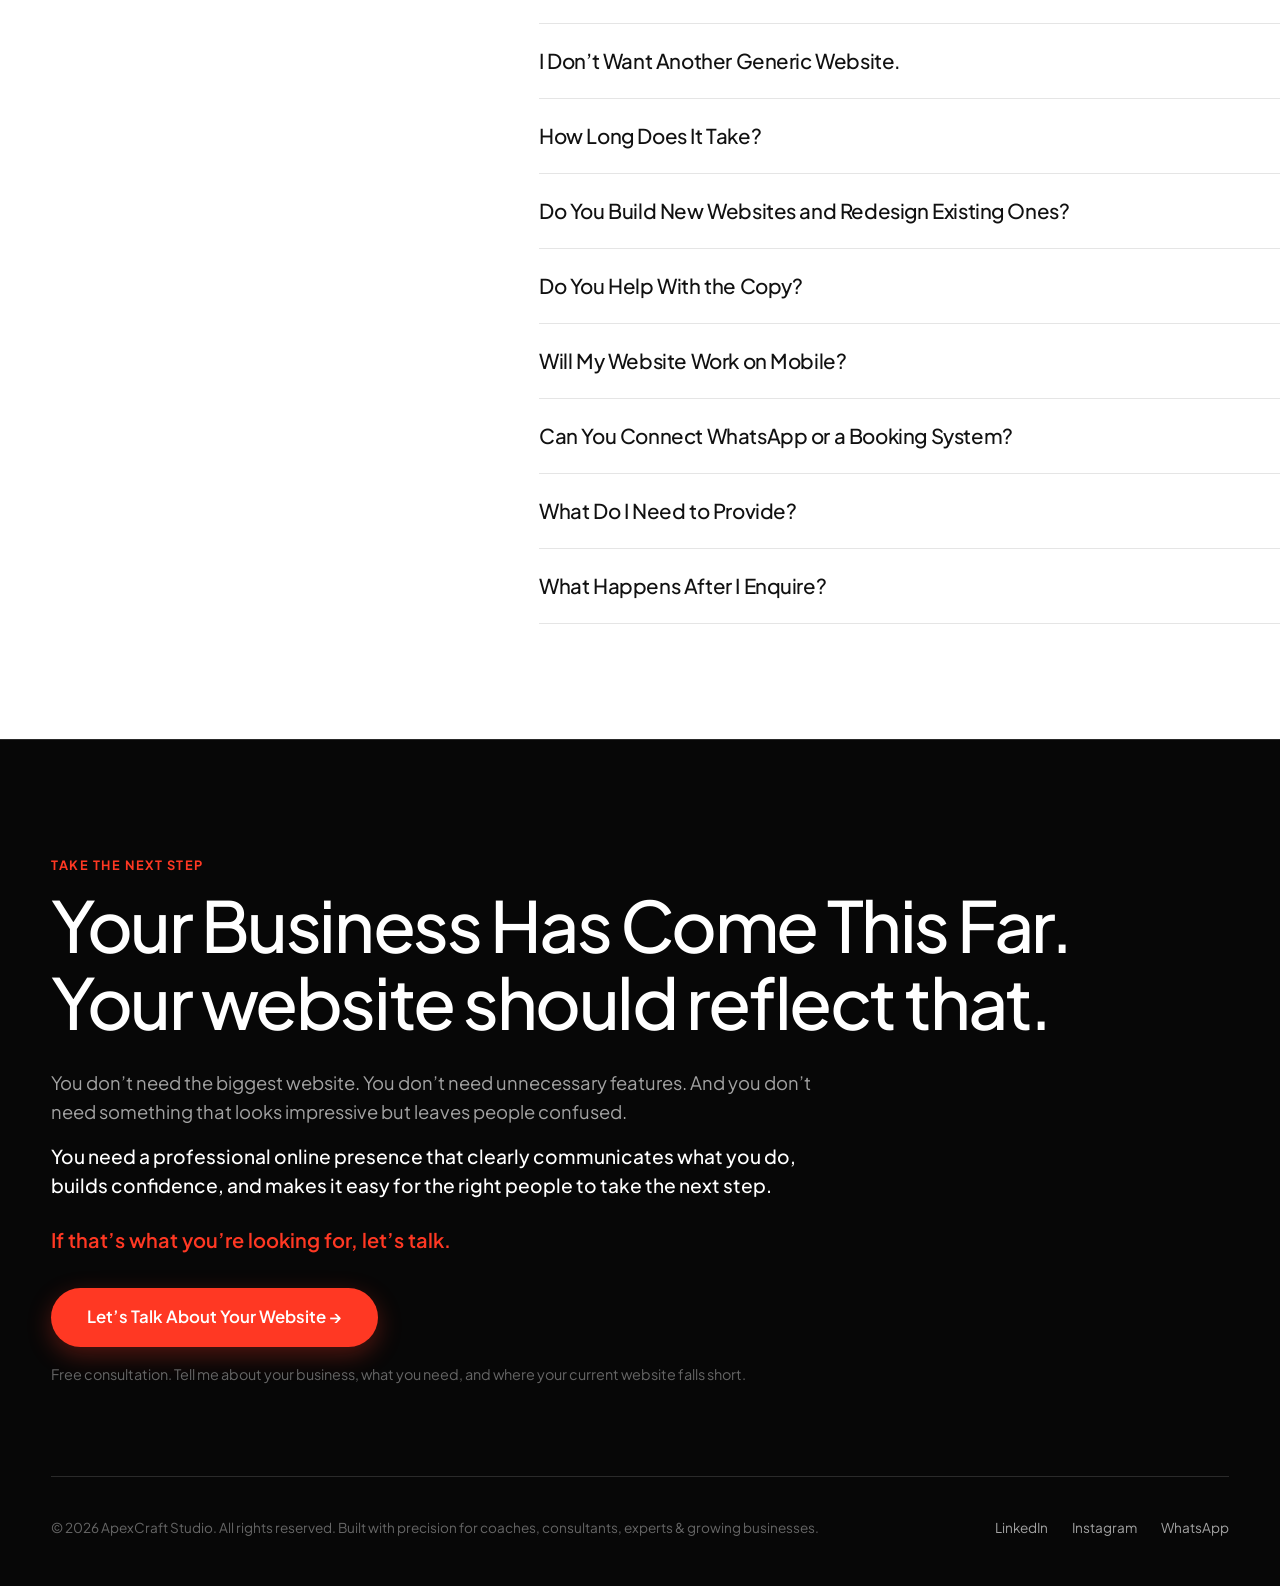
==== commit 5a605a75: "Fix: Set FormSubmit lead recipient email to darshandayanand599@gmail.com" ====
--- a/index.html
+++ b/index.html
@@ -1325,7 +1325,7 @@
         </div>
       </div>
 
-      <form class="modal-form" id="inquiryForm" action="https://formsubmit.co/contact@oneloom.co.in" method="POST" onsubmit="handleFormSubmit(event);">
+      <form class="modal-form" id="inquiryForm" action="https://formsubmit.co/darshandayanand599@gmail.com" method="POST" onsubmit="handleFormSubmit(event);">
         <!-- FormSubmit Configuration & Conversion Tracking Redirect -->
         <input type="hidden" name="_subject" id="emailSubjectField" value="🚀 New Website Consultation Request - ApexCraft">
         <input type="hidden" name="_captcha" value="false">
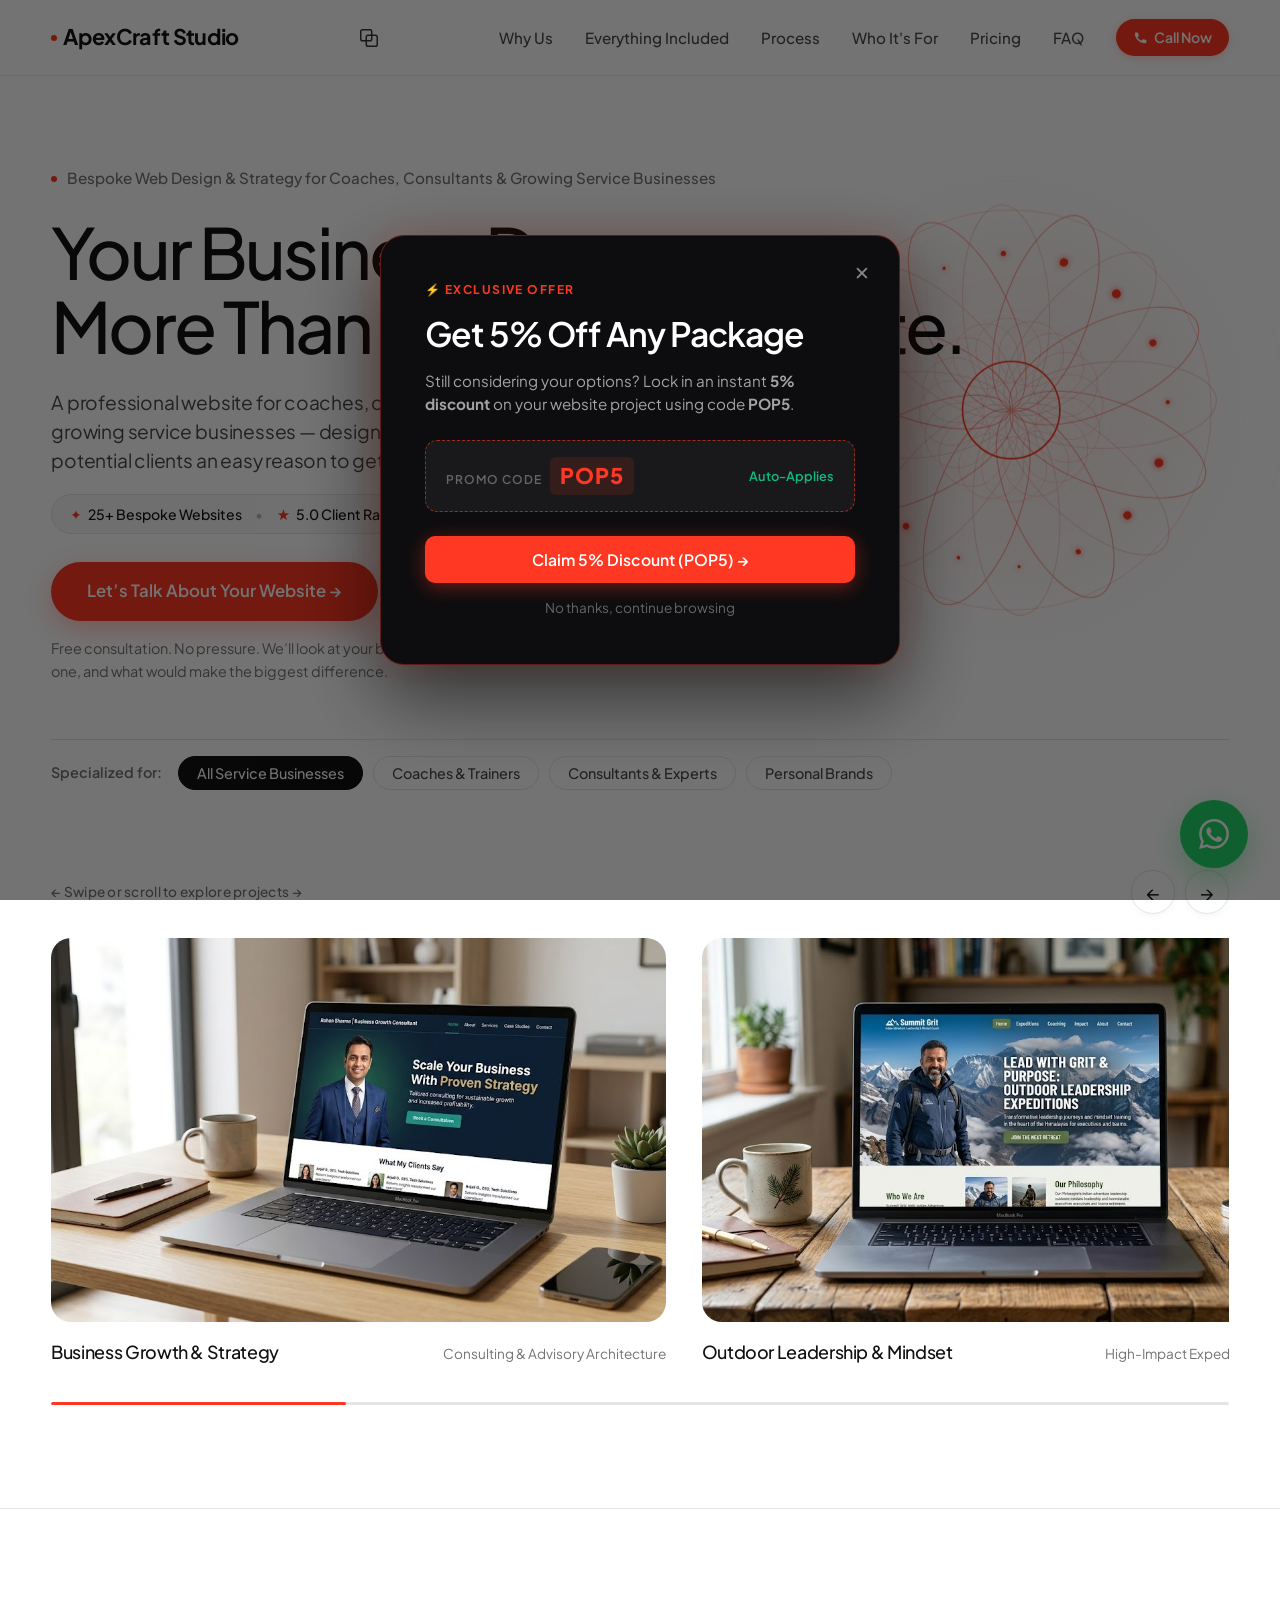
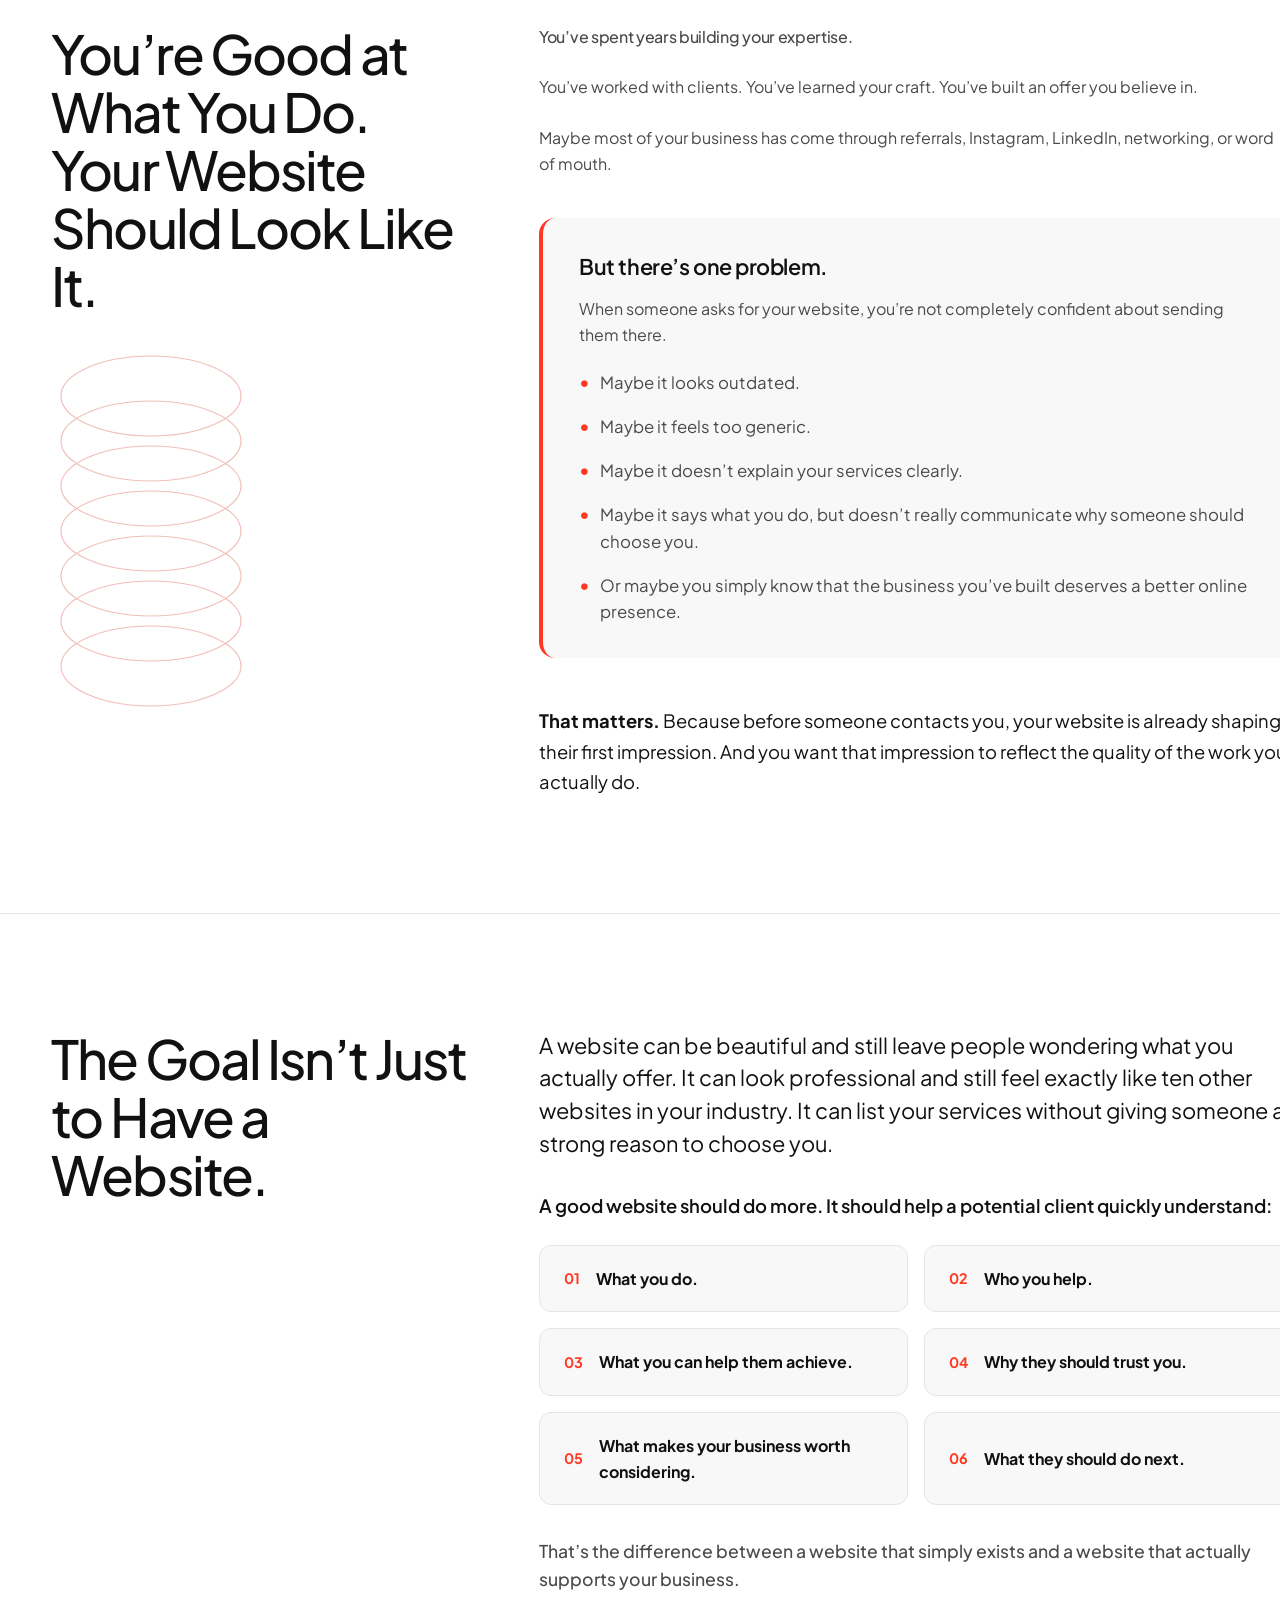
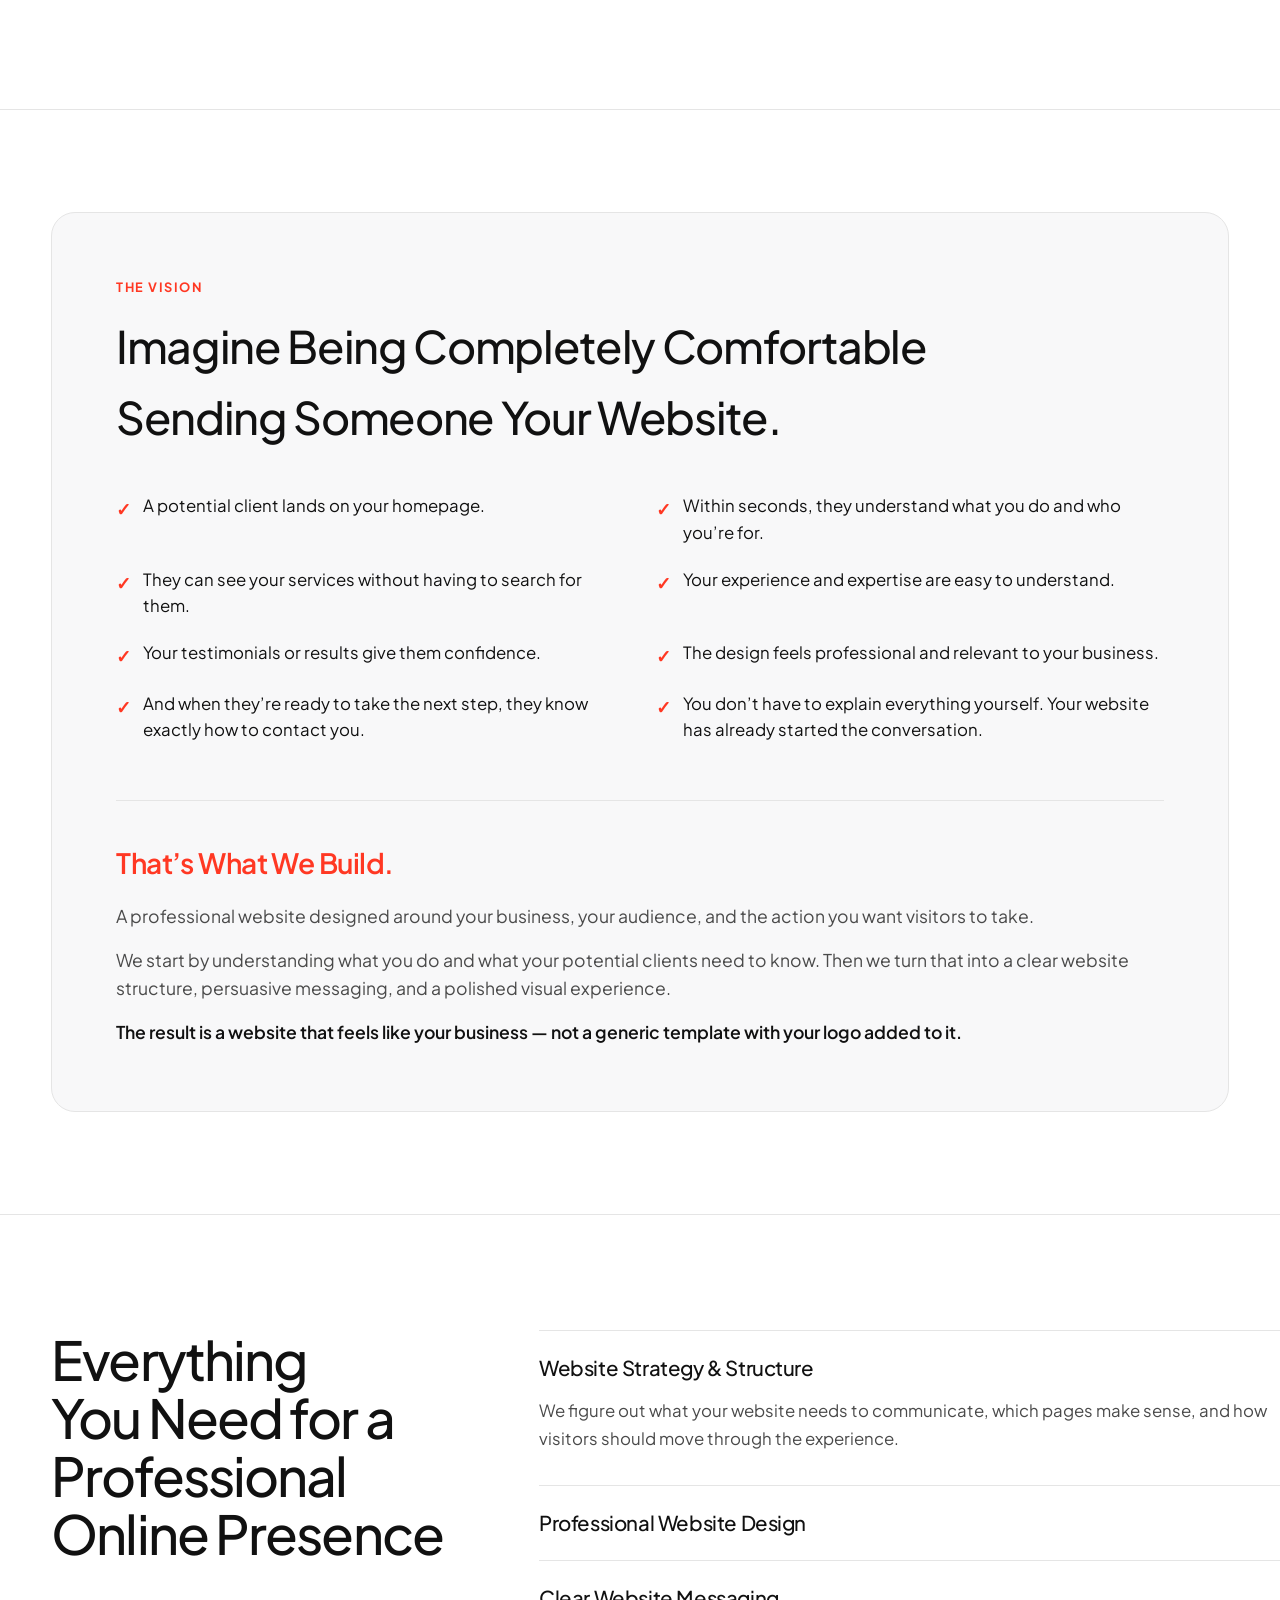
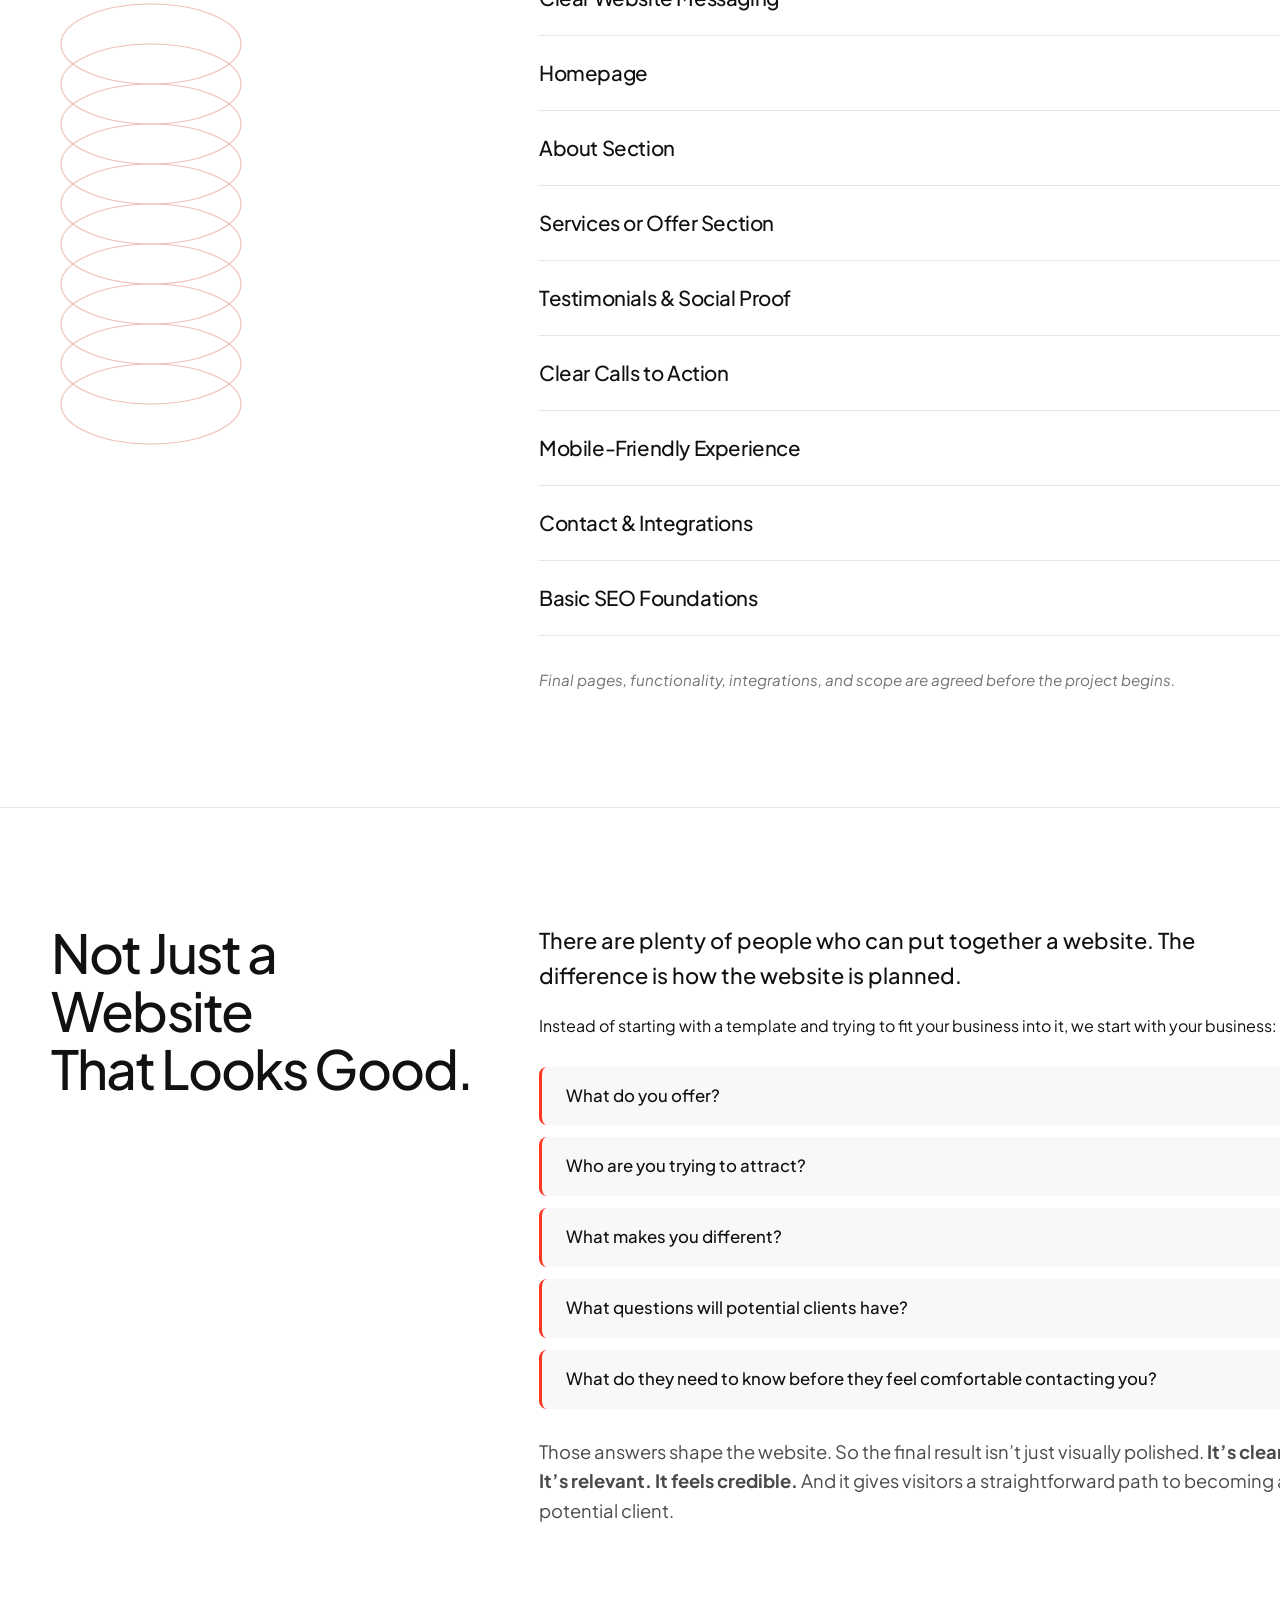
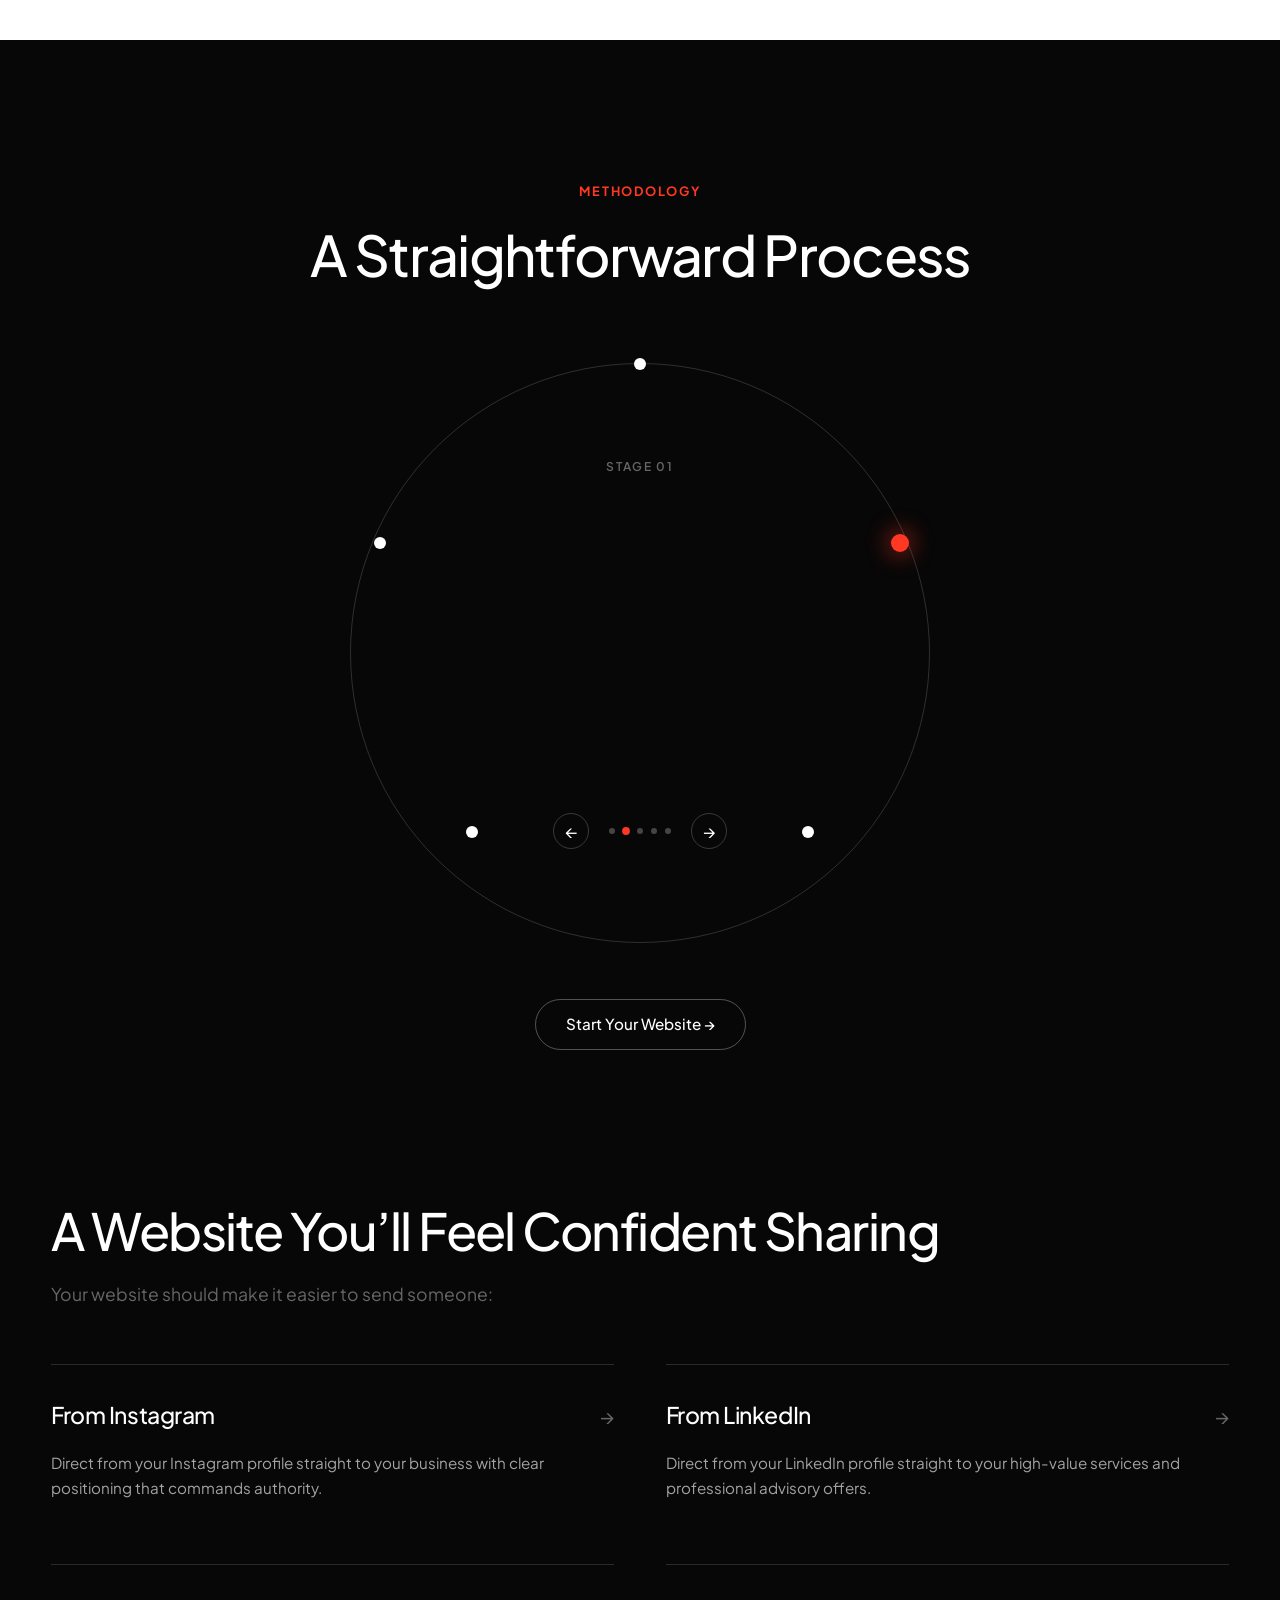
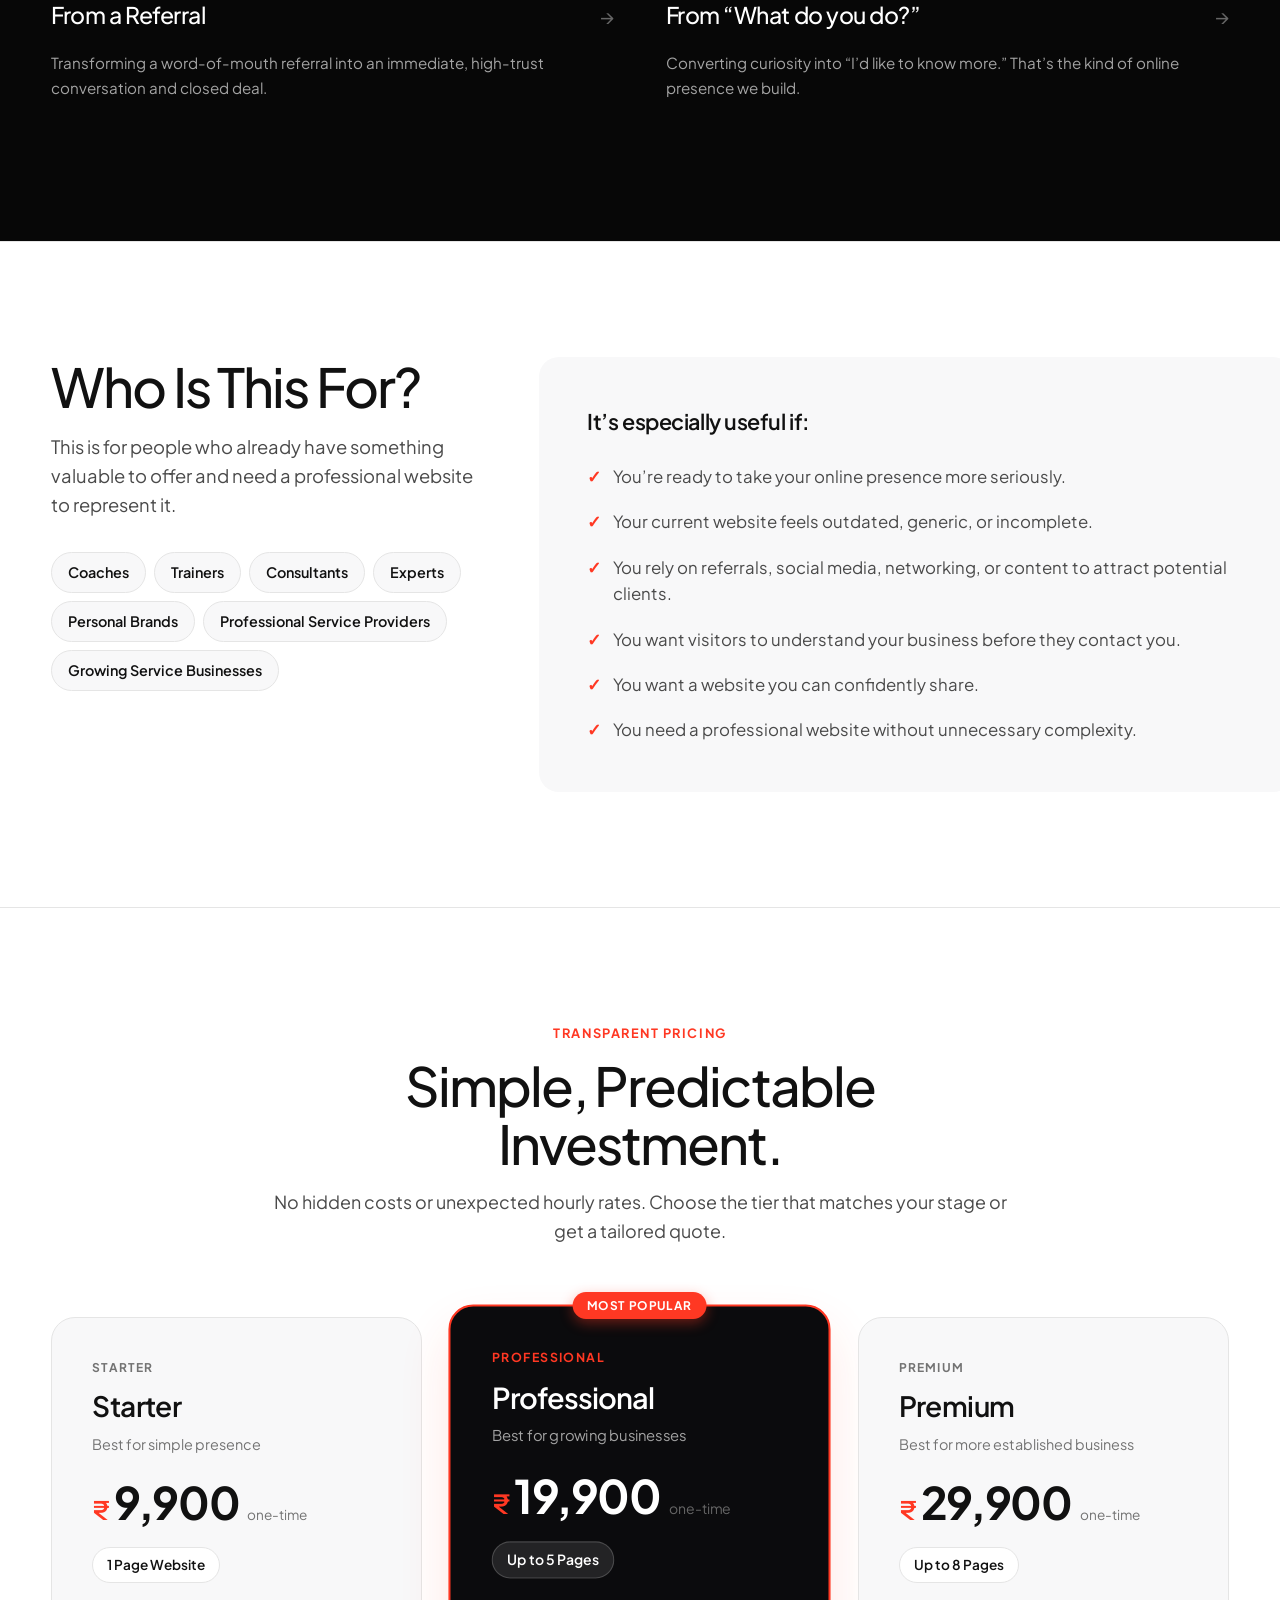
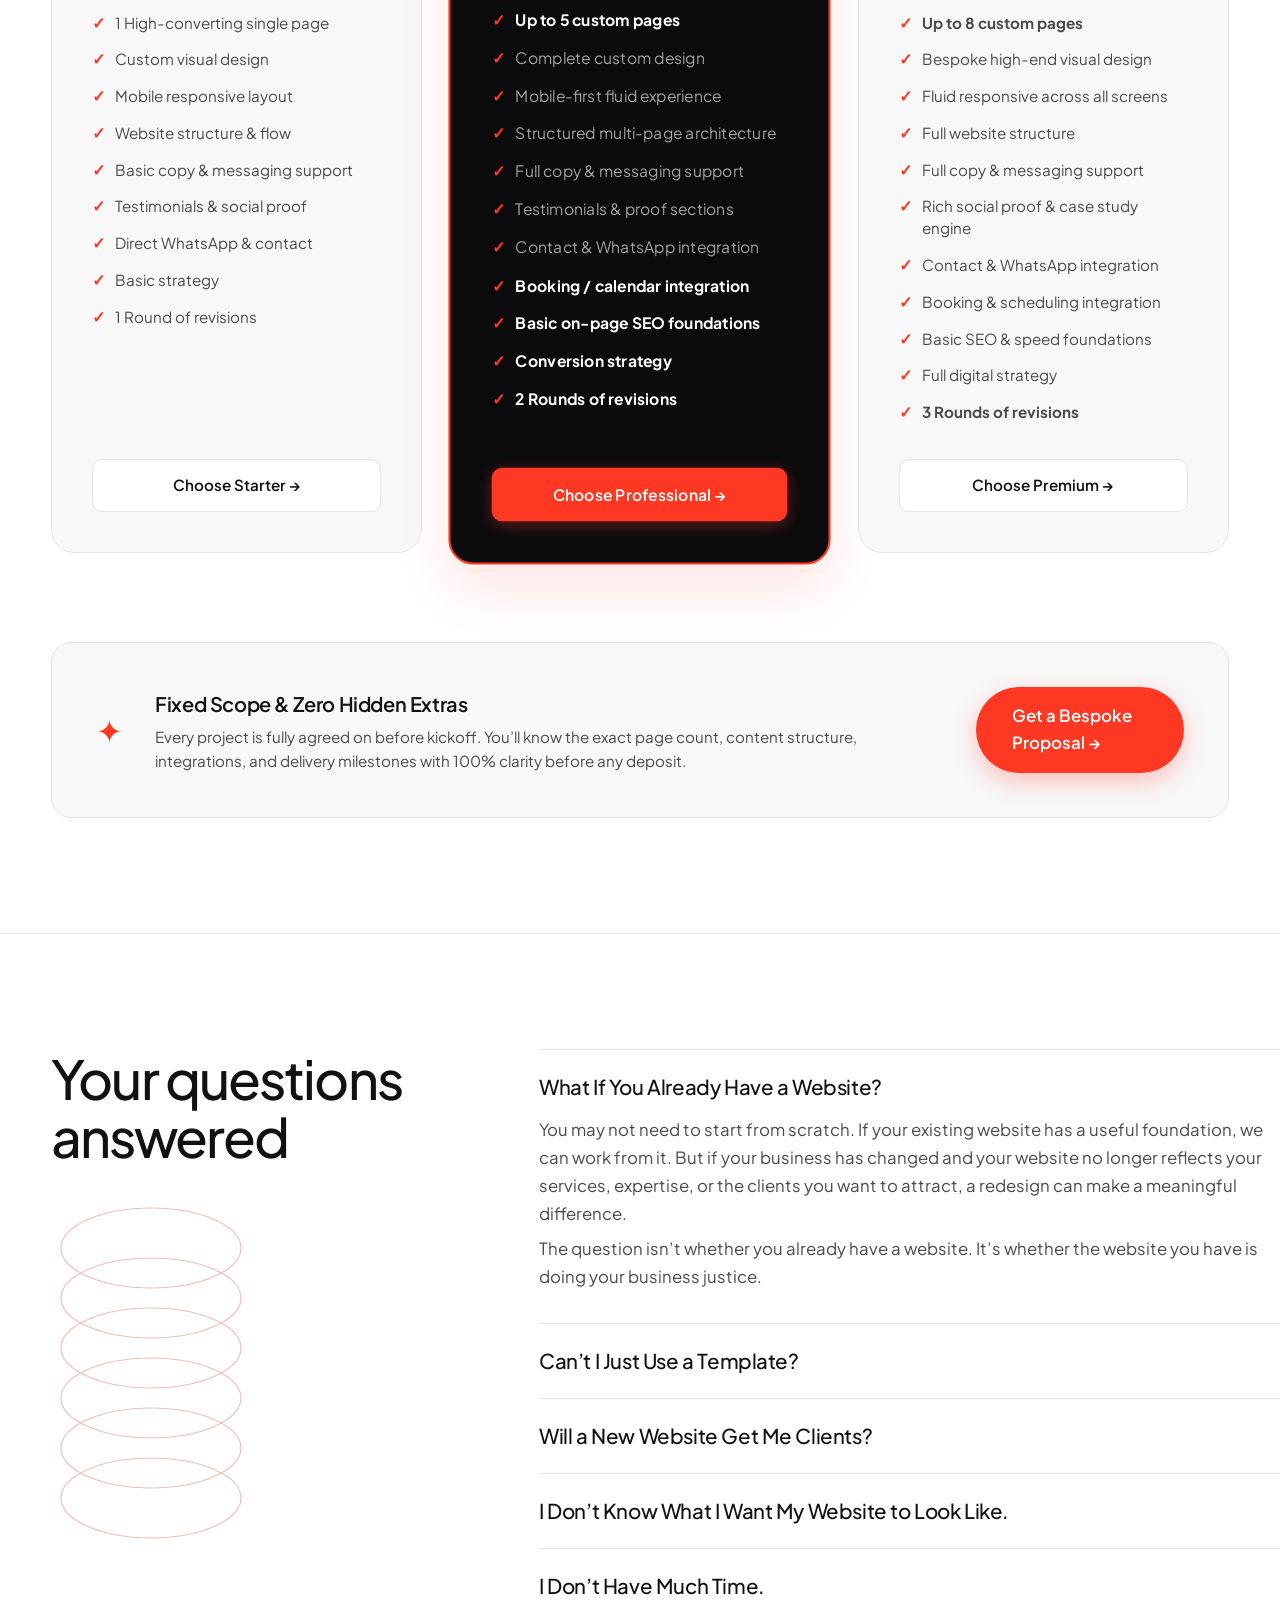
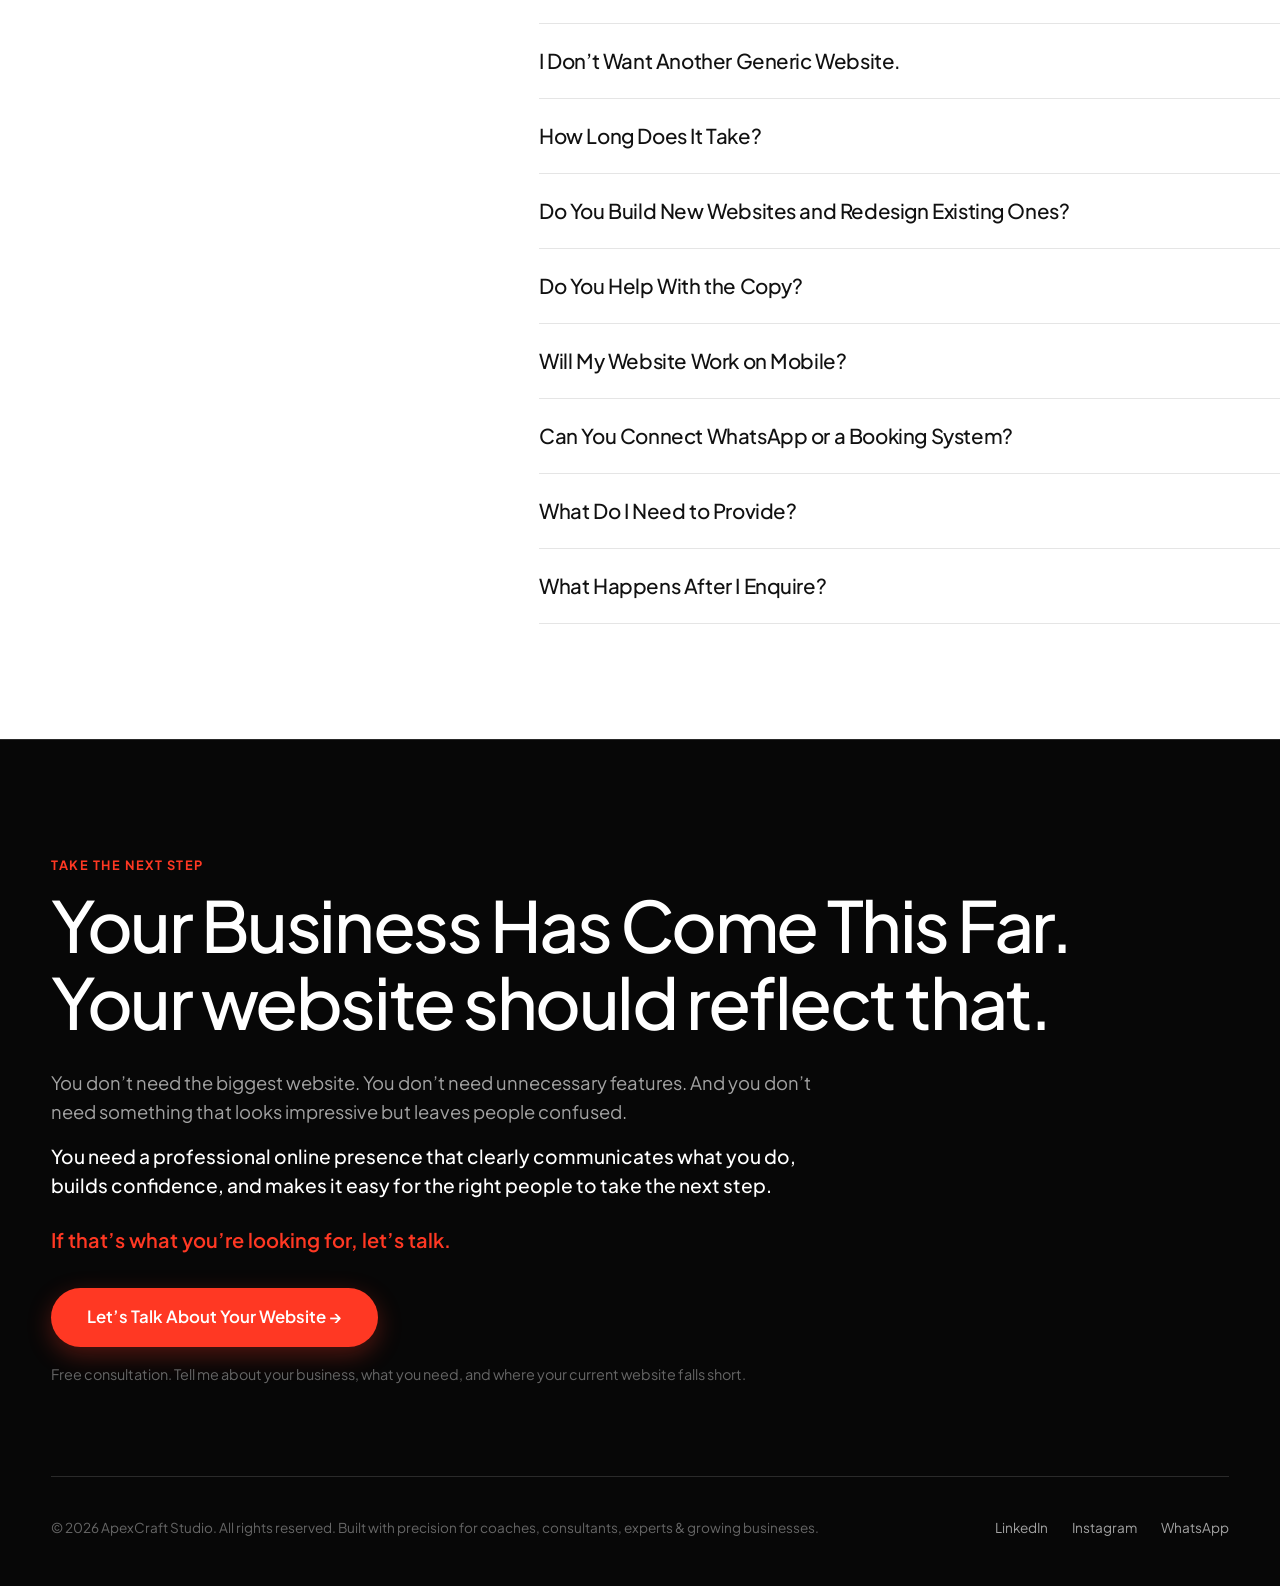
==== commit 64d70ad3: "Fix: Set FormSubmit _next URL explicitly to production domain https://oneloom.co.in/thank-you.html f" ====
--- a/index.html
+++ b/index.html
@@ -1330,7 +1330,7 @@
         <input type="hidden" name="_subject" id="emailSubjectField" value="🚀 New Website Consultation Request - ApexCraft">
         <input type="hidden" name="_captcha" value="false">
         <input type="hidden" name="_template" value="table">
-        <input type="hidden" name="_next" id="nextUrlField" value="thank-you.html">
+        <input type="hidden" name="_next" id="nextUrlField" value="https://oneloom.co.in/thank-you.html">
         
         <!-- Discount & Source Tracking Fields for Gmail Notification -->
         <input type="hidden" name="Discount_Code" id="discountCodeField" value="None">
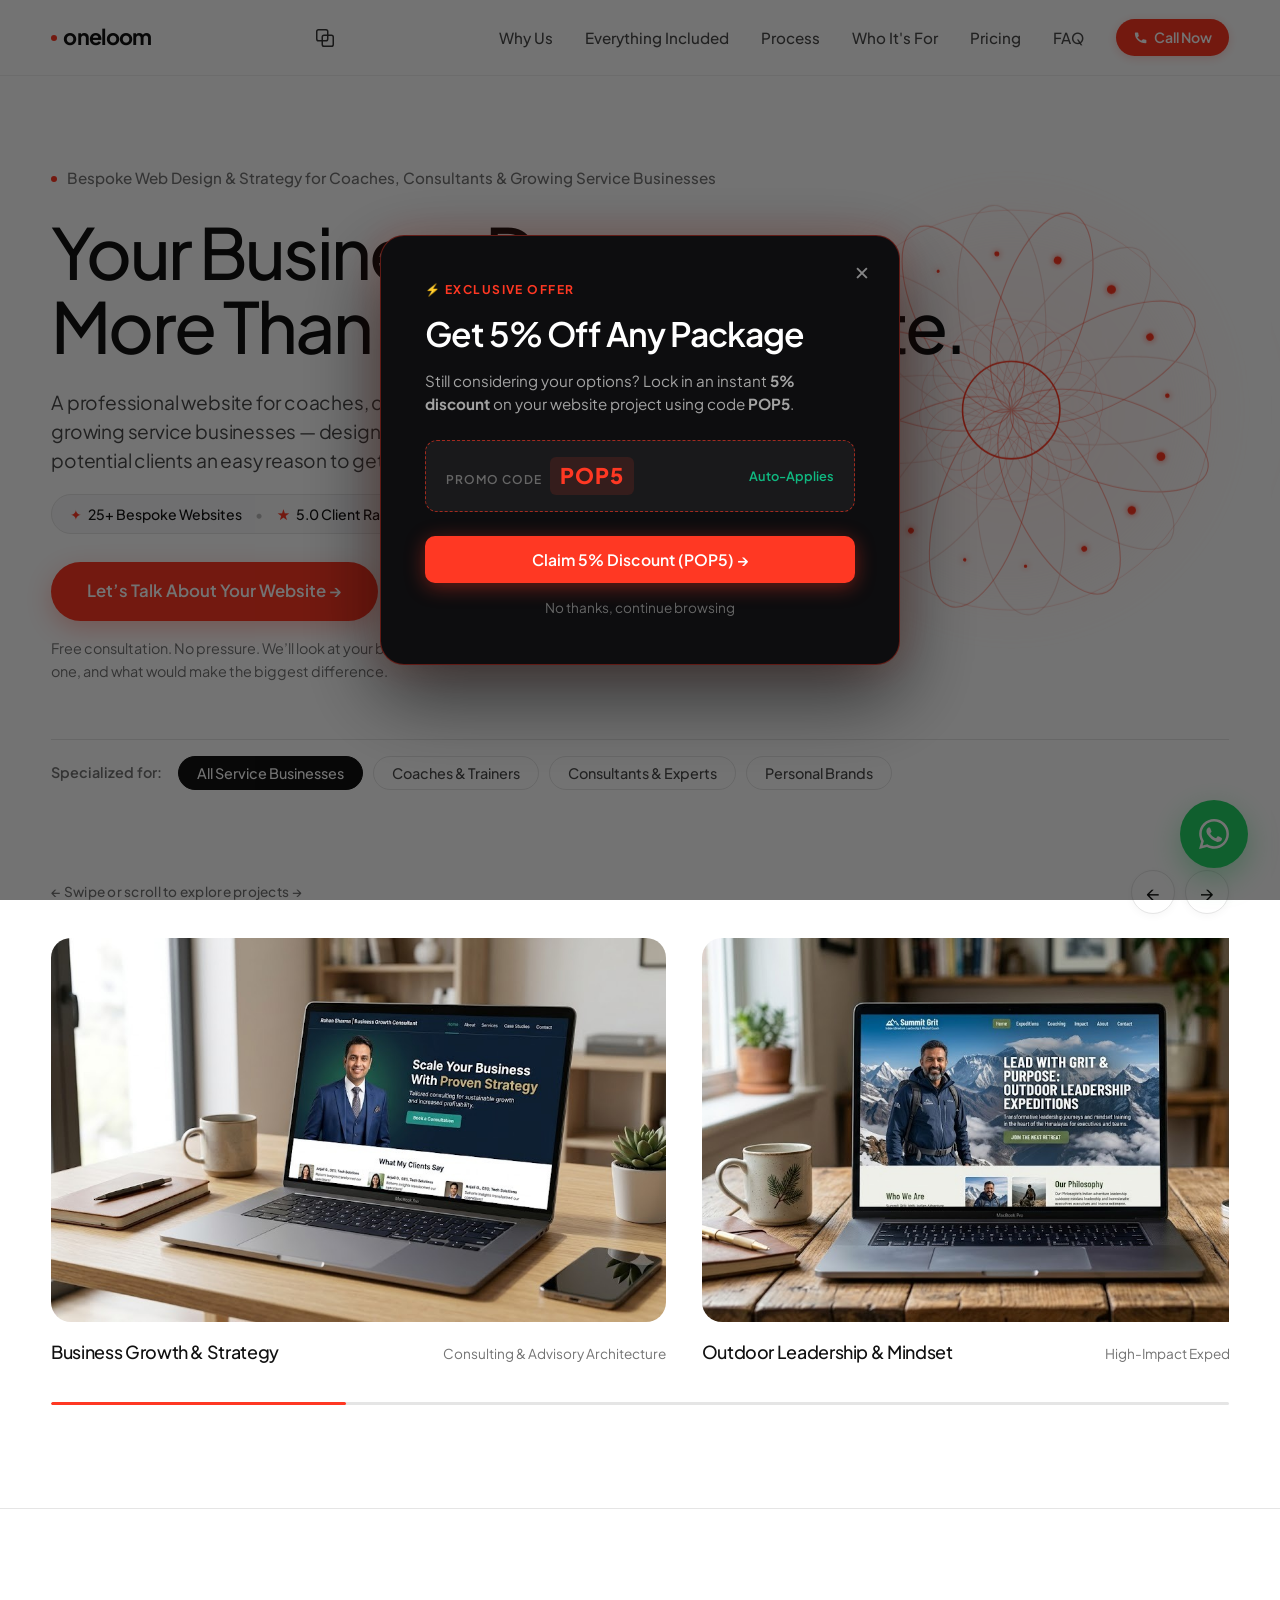
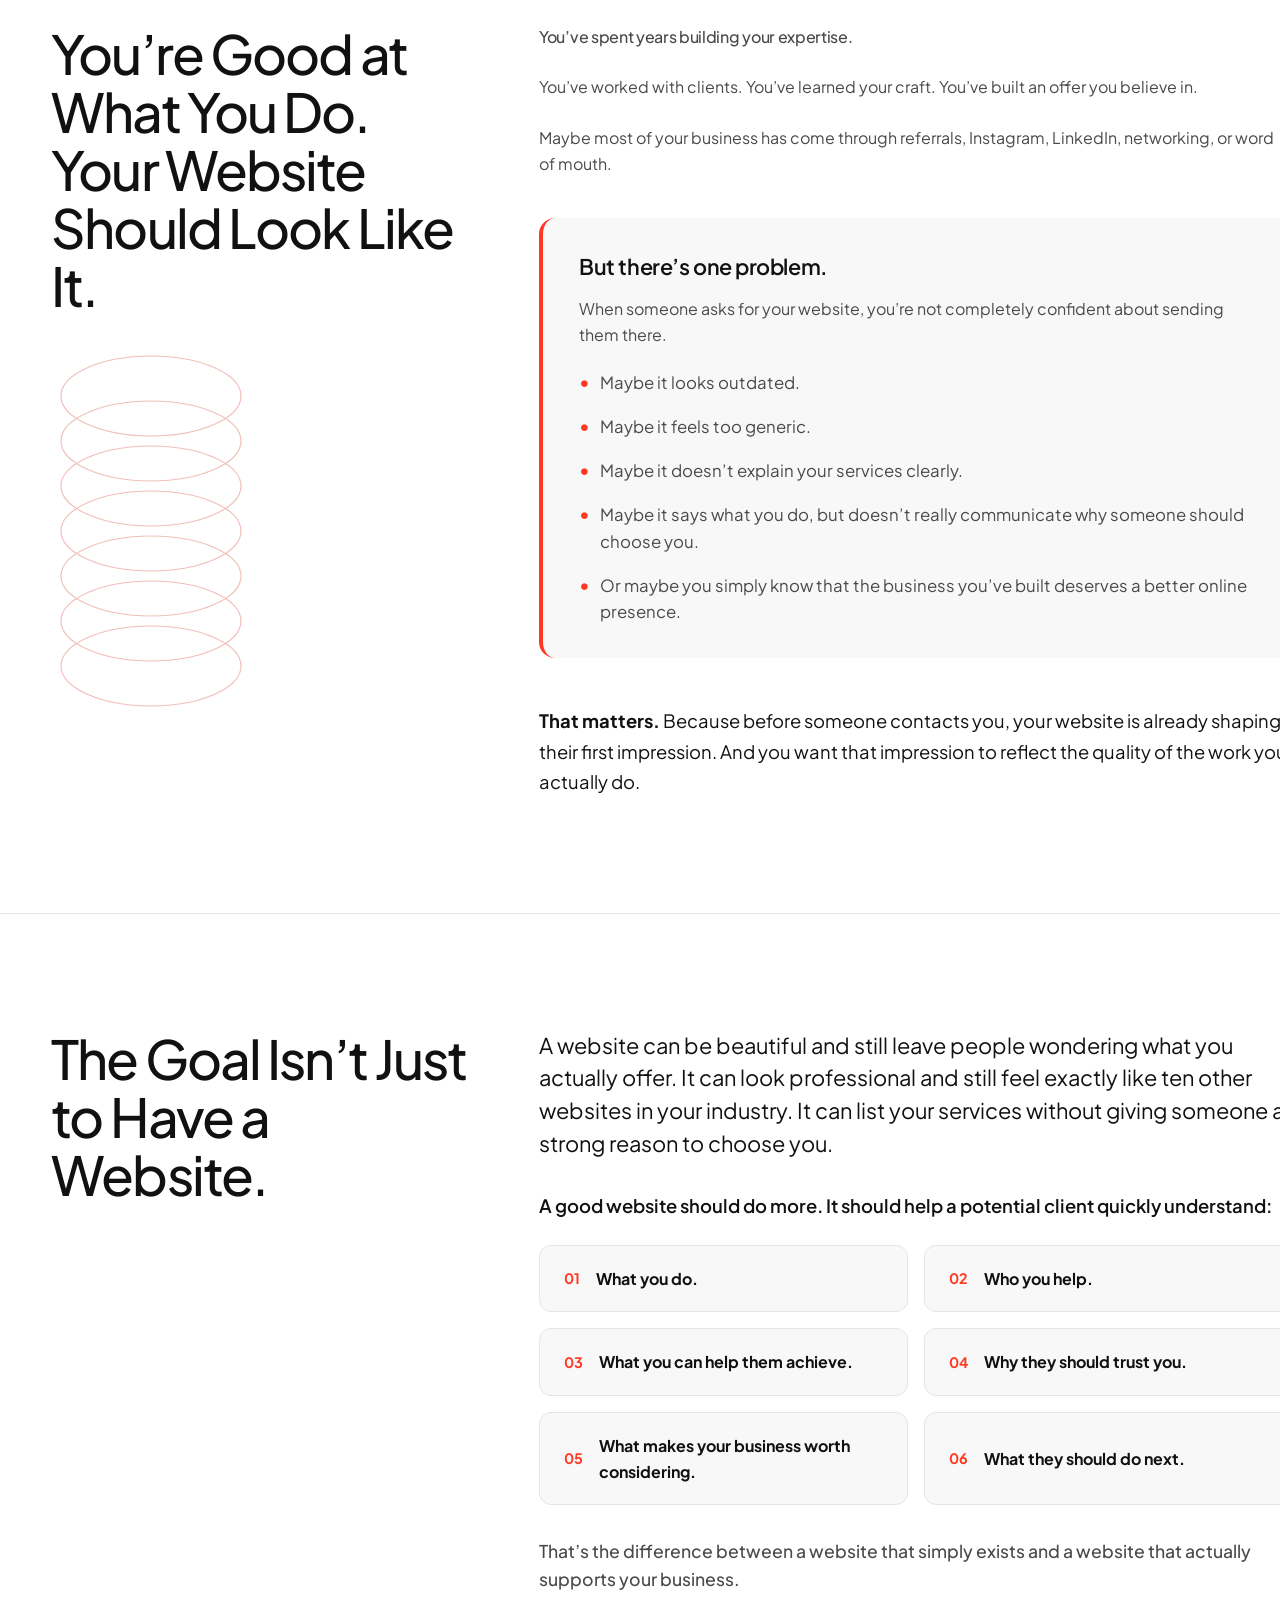
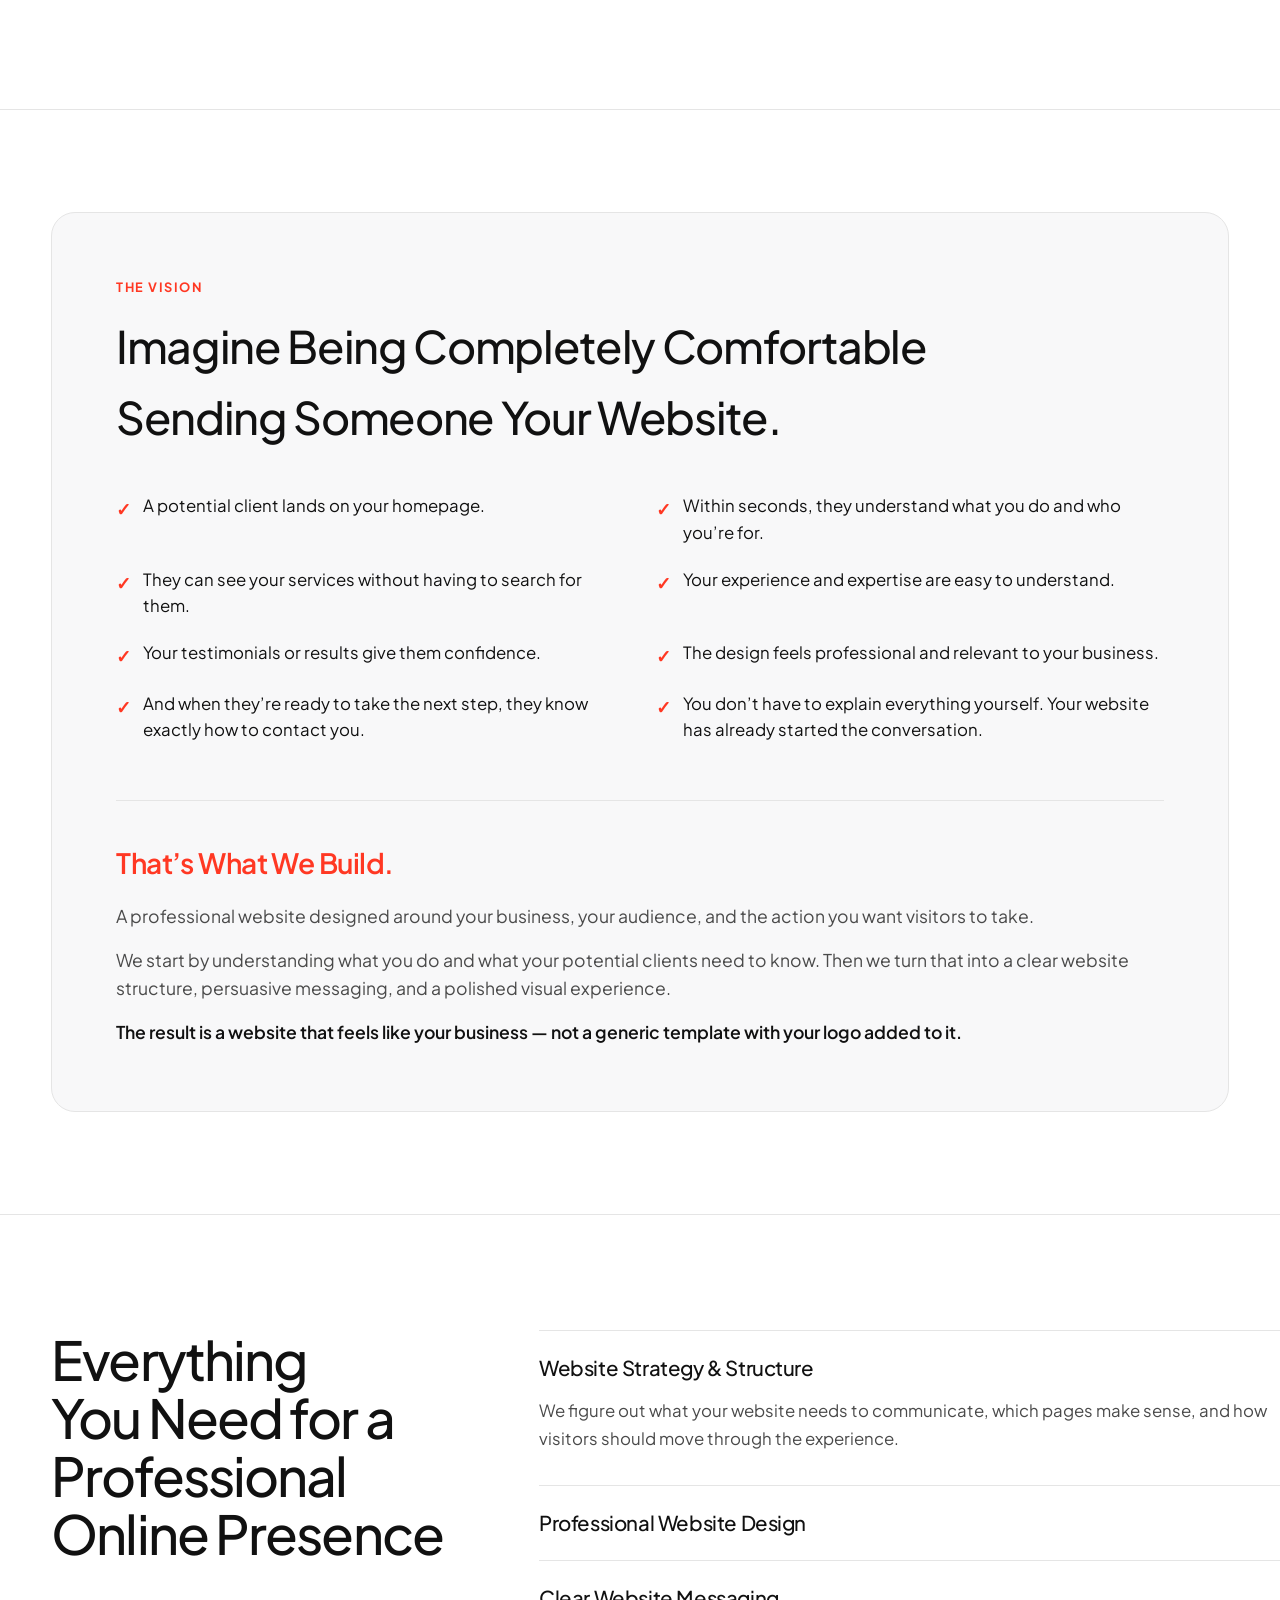
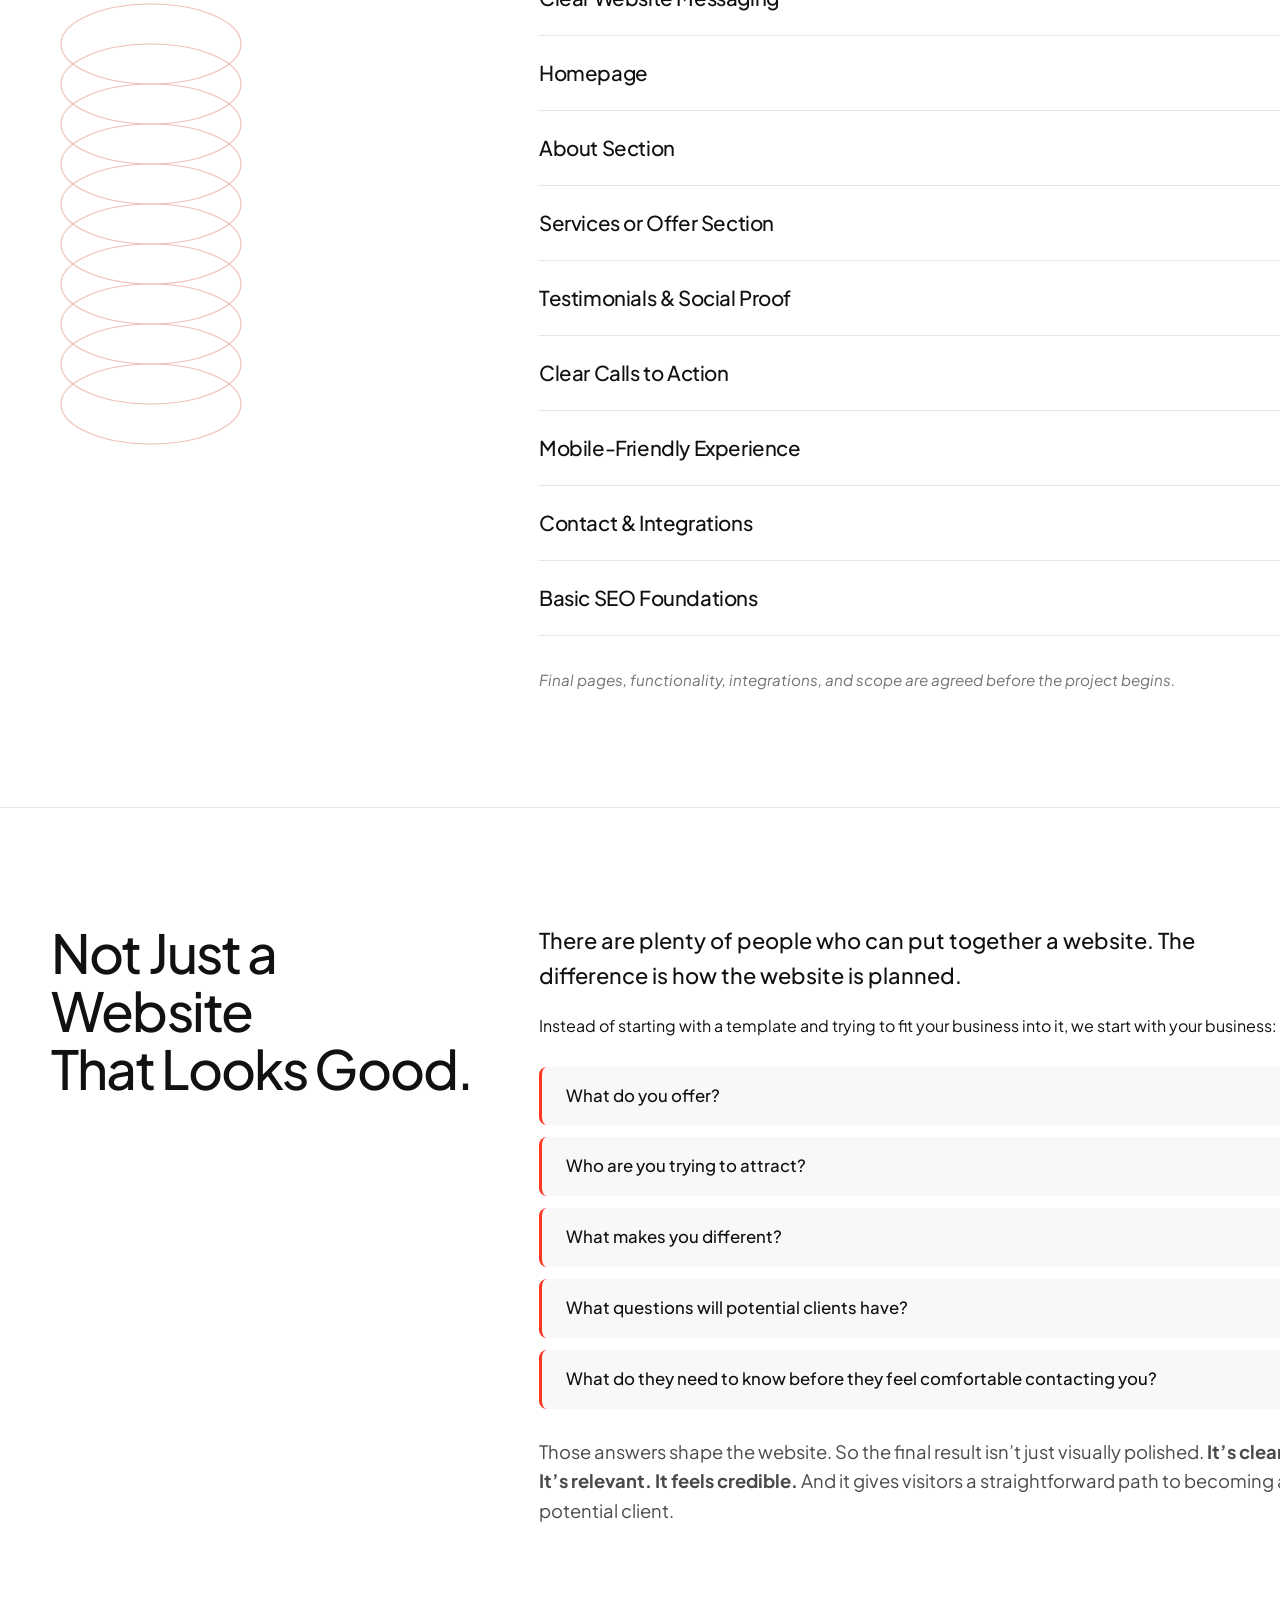
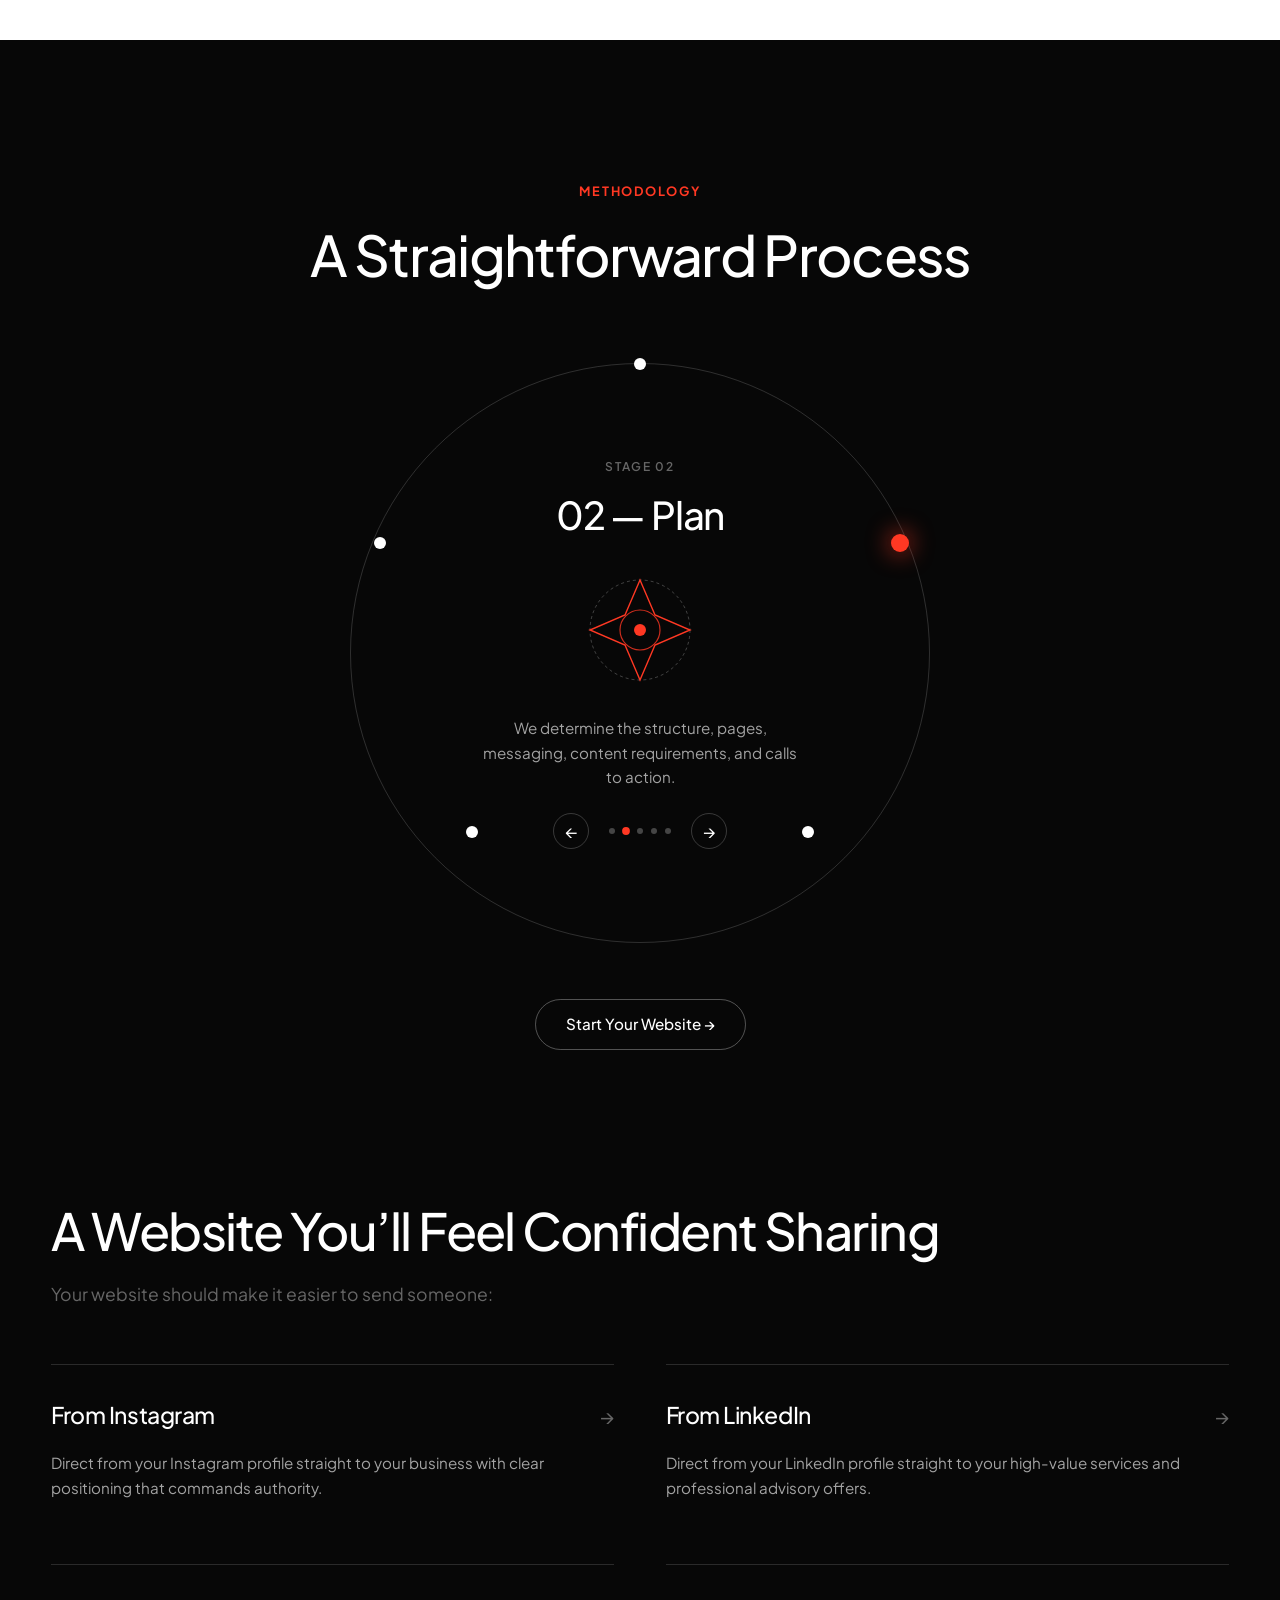
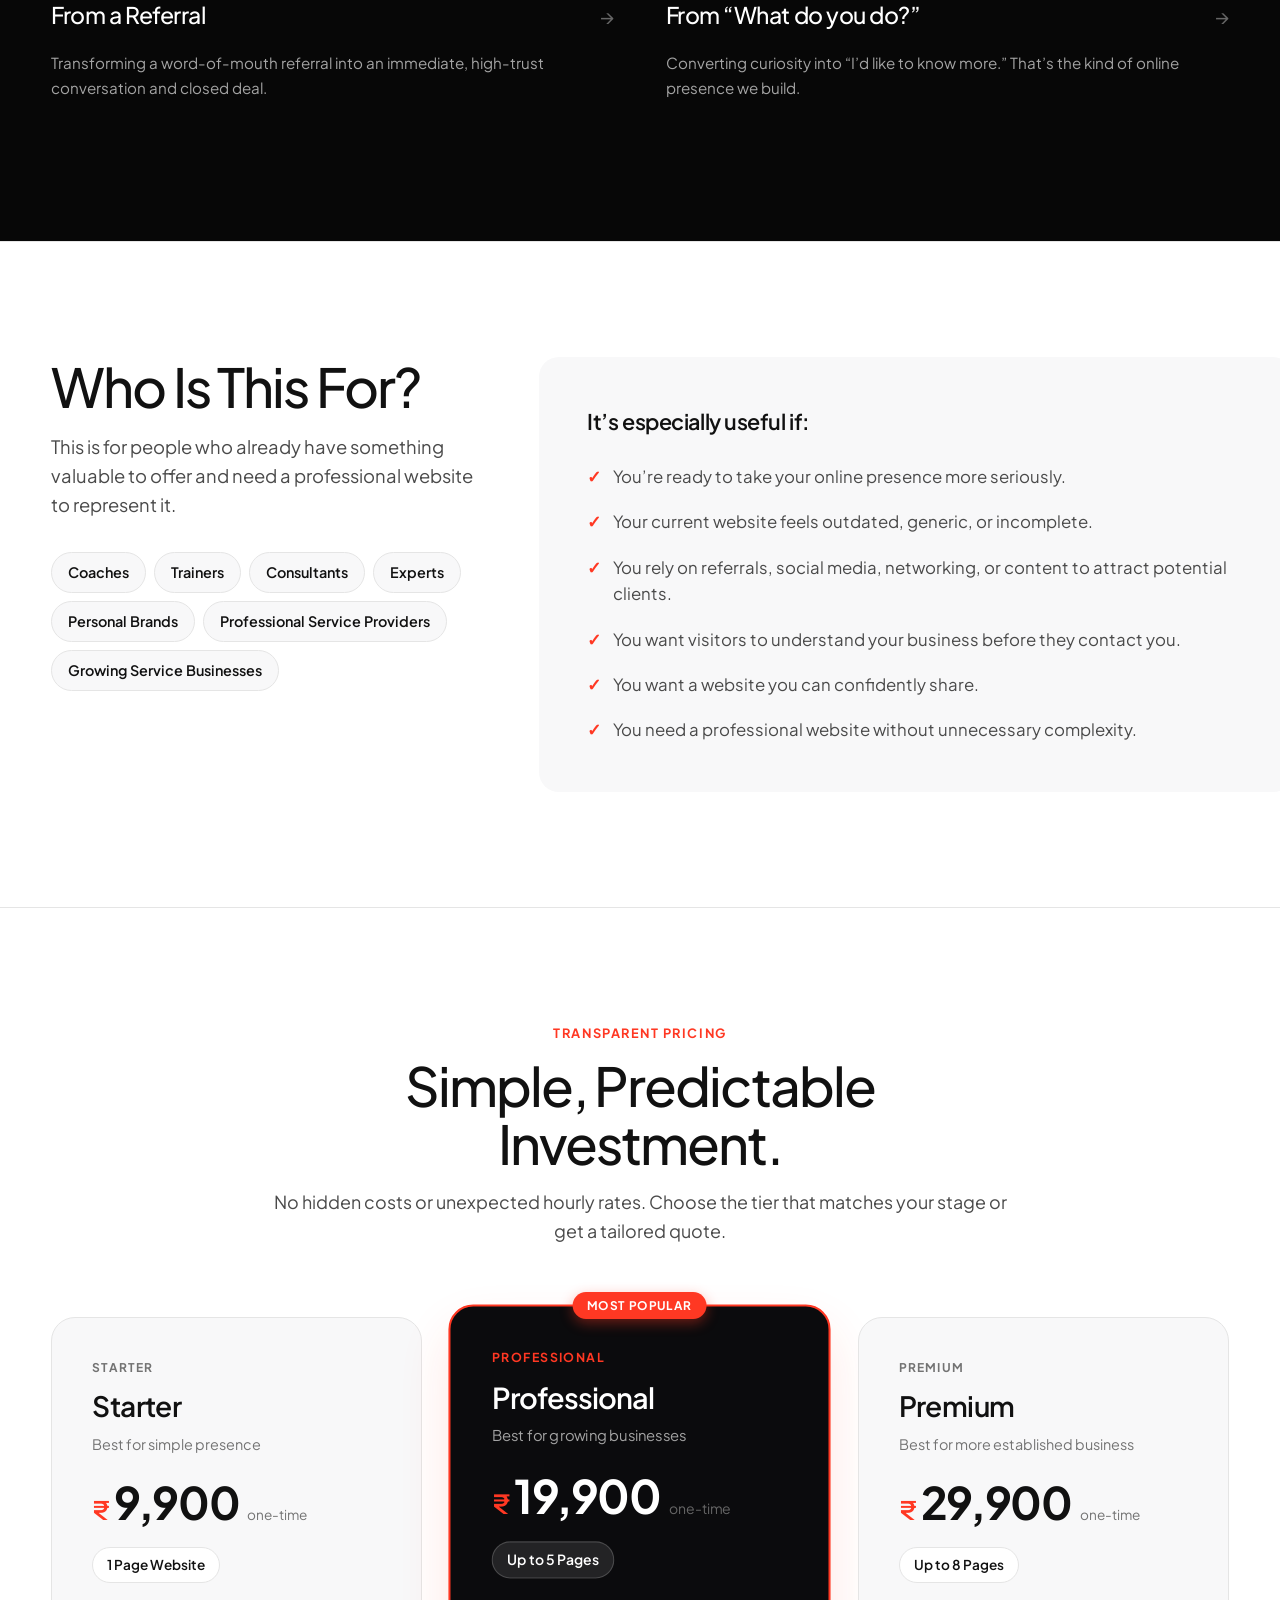
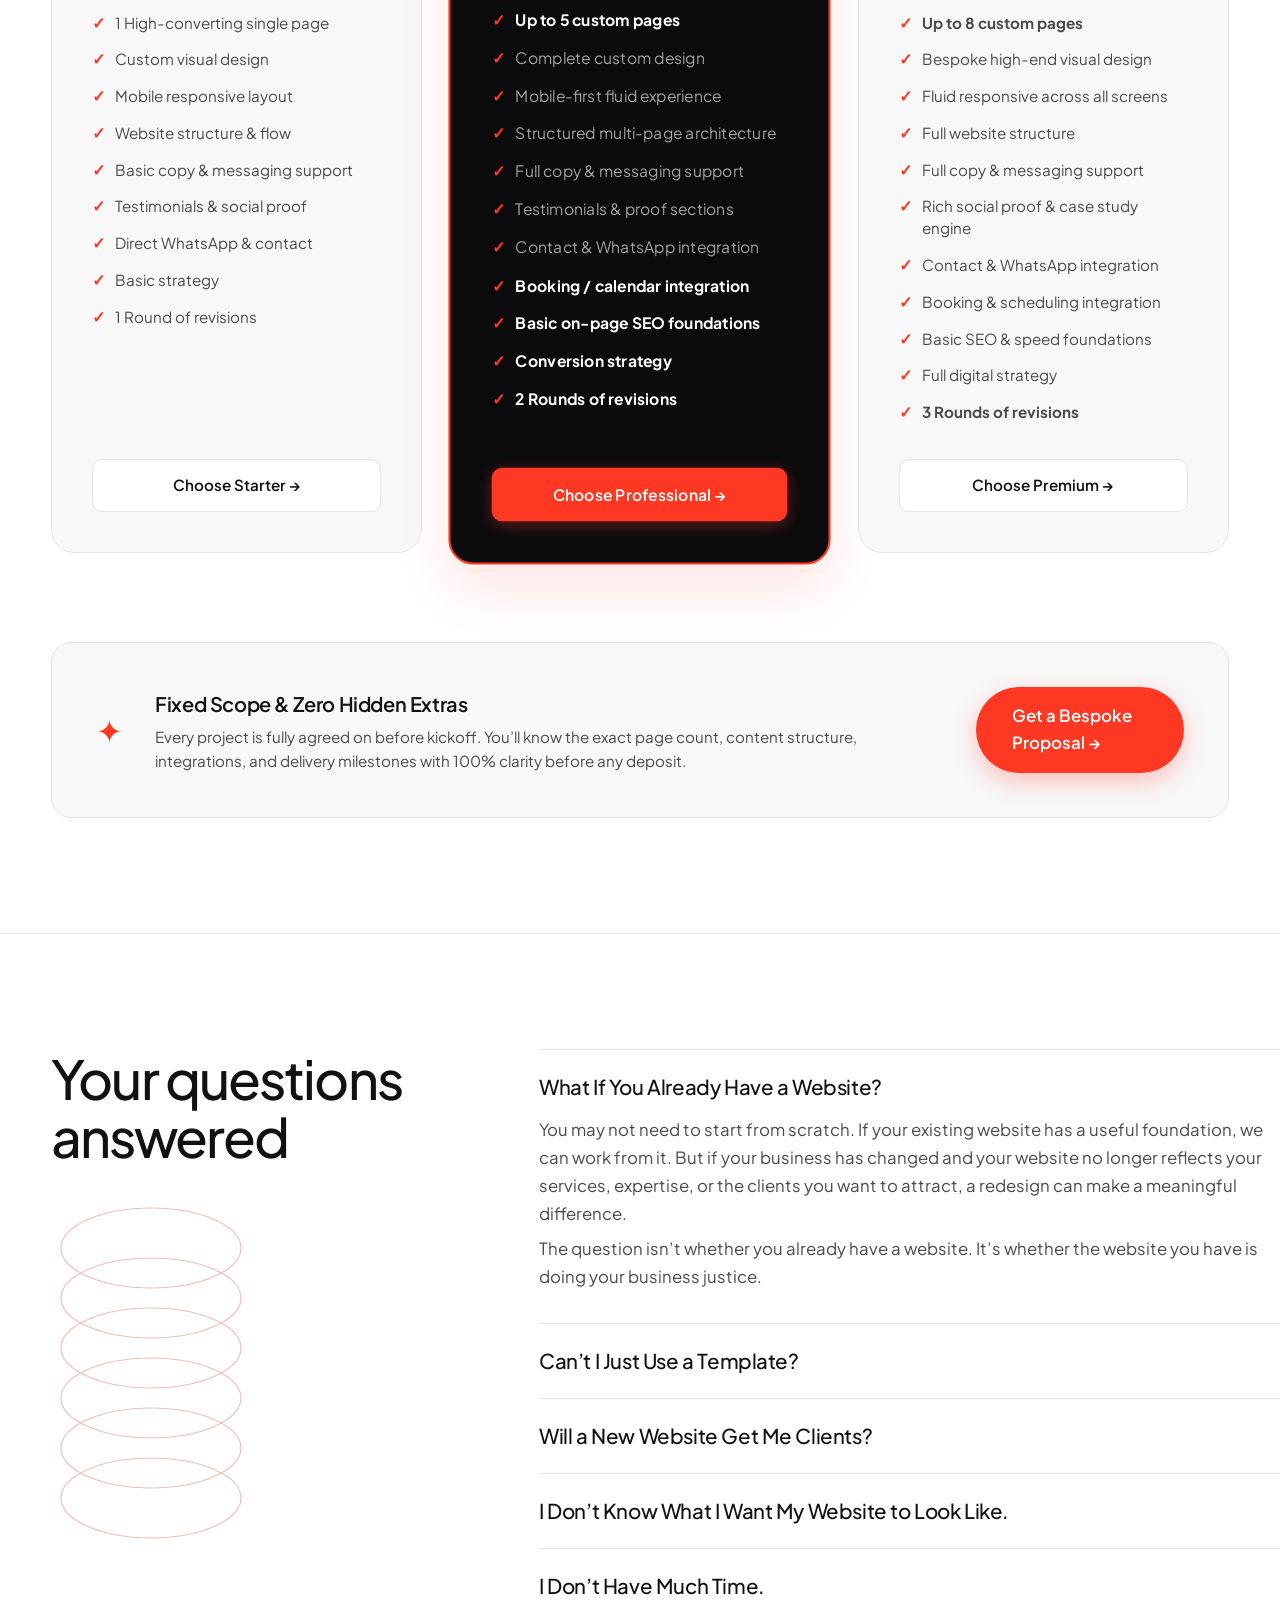
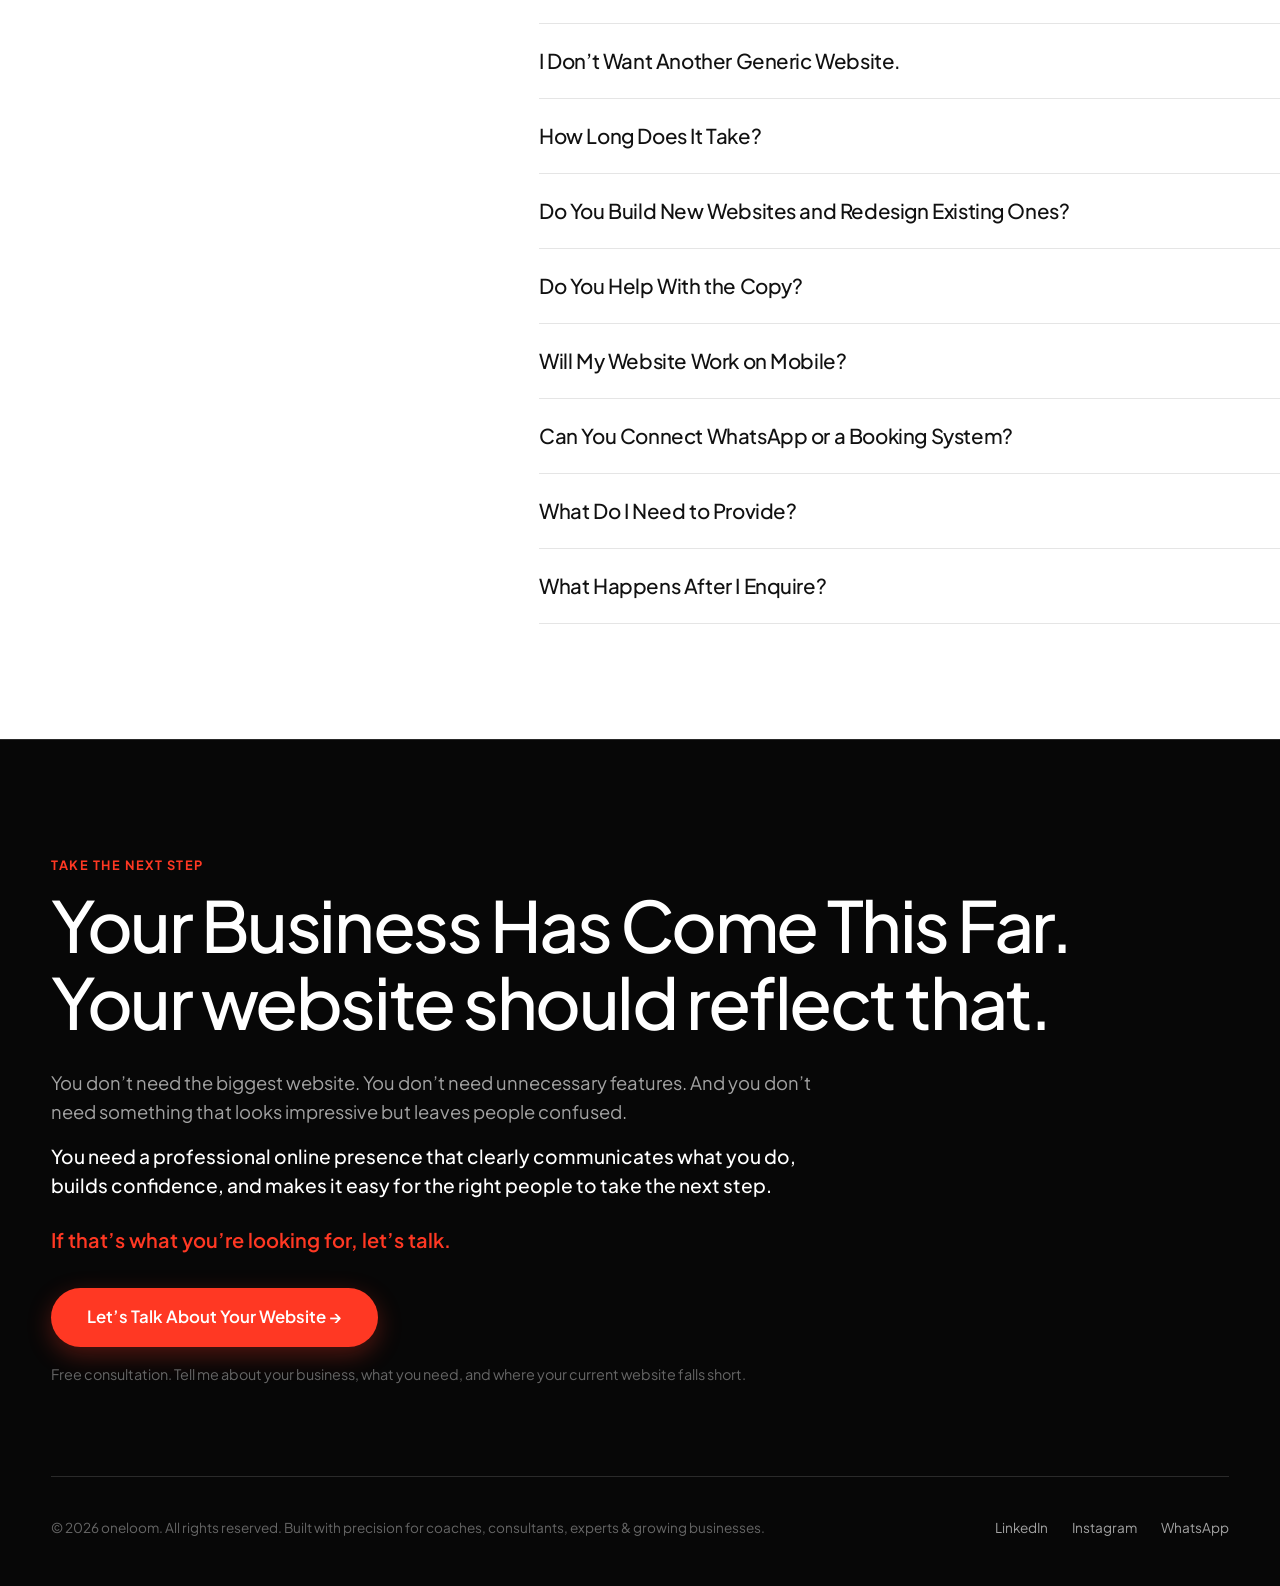
==== commit 0f0276c4: "Update landing page business name to oneloom" ====
--- a/index.html
+++ b/index.html
@@ -13,7 +13,7 @@
   <meta name="viewport" content="width=device-width, initial-scale=1.0">
   
   <!-- SEO Meta Tags -->
-  <title>Your Business Deserves More Than a Generic Website | Custom Web Design & Strategy</title>
+  <title>Your Business Deserves More Than a Generic Website | oneloom</title>
   <meta name="description" content="A professional website for coaches, consultants, trainers, experts, personal brands, and growing service businesses — designed to make your expertise clear, build trust, and give potential clients an easy reason to get in touch.">
   <meta name="keywords" content="custom website design, website redesign, coaches website, consultant web design, personal brand website, Bangalore web design, INR web design">
   
@@ -50,7 +50,7 @@
       <!-- Brand Logo -->
       <a href="#" class="brand-logo" id="brandLogo">
         <span class="logo-accent-dot"></span>
-        <span class="logo-text">ApexCraft Studio</span>
+        <span class="logo-text">oneloom</span>
       </a>
 
       <!-- Center Minimal Emblem -->
@@ -1246,7 +1246,7 @@
       <!-- Bottom Legal & Socials -->
       <div class="footer-bottom-bar">
         <div class="footer-copyright">
-          © 2026 ApexCraft Studio. All rights reserved. Built with precision for coaches, consultants, experts & growing businesses.
+          © 2026 oneloom. All rights reserved. Built with precision for coaches, consultants, experts & growing businesses.
         </div>
         
         <div class="footer-social-links">
@@ -1327,7 +1327,7 @@
 
       <form class="modal-form" id="inquiryForm" action="https://formsubmit.co/darshandayanand599@gmail.com" method="POST" onsubmit="handleFormSubmit(event);">
         <!-- FormSubmit Configuration & Conversion Tracking Redirect -->
-        <input type="hidden" name="_subject" id="emailSubjectField" value="🚀 New Website Consultation Request - ApexCraft">
+        <input type="hidden" name="_subject" id="emailSubjectField" value="🚀 New Website Consultation Request - oneloom">
         <input type="hidden" name="_captcha" value="false">
         <input type="hidden" name="_template" value="table">
         <input type="hidden" name="_next" id="nextUrlField" value="https://oneloom.co.in/thank-you.html">
--- a/styles.css
+++ b/styles.css
@@ -1,5 +1,5 @@
 /* ==========================================================================
-   APEXCRAFT STUDIO — SWISS EDITORIAL DESIGN SYSTEM (REFERENCE: site ref.mp4)
+   ONELOOM — SWISS EDITORIAL DESIGN SYSTEM (REFERENCE: site ref.mp4)
    Custom Web Design & Strategy for Coaches, Consultants & Service Businesses
    ========================================================================== */
 
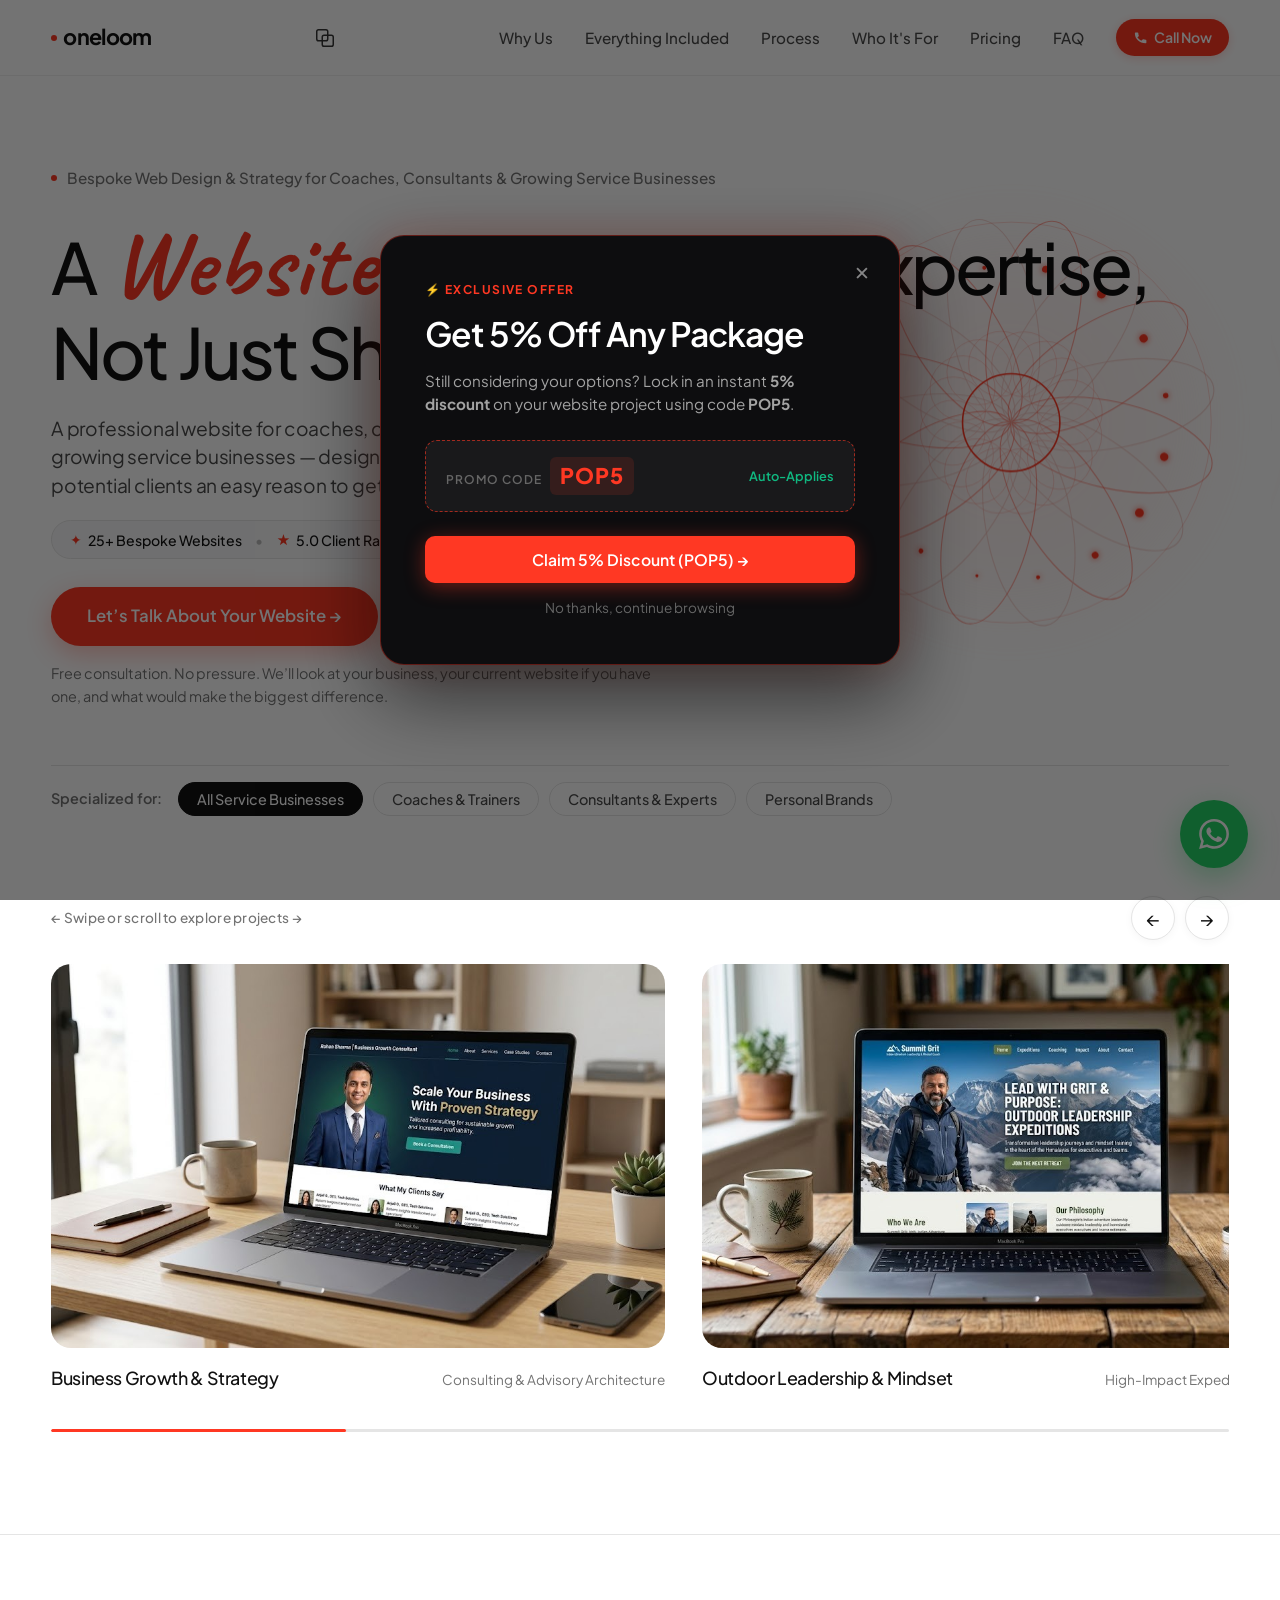
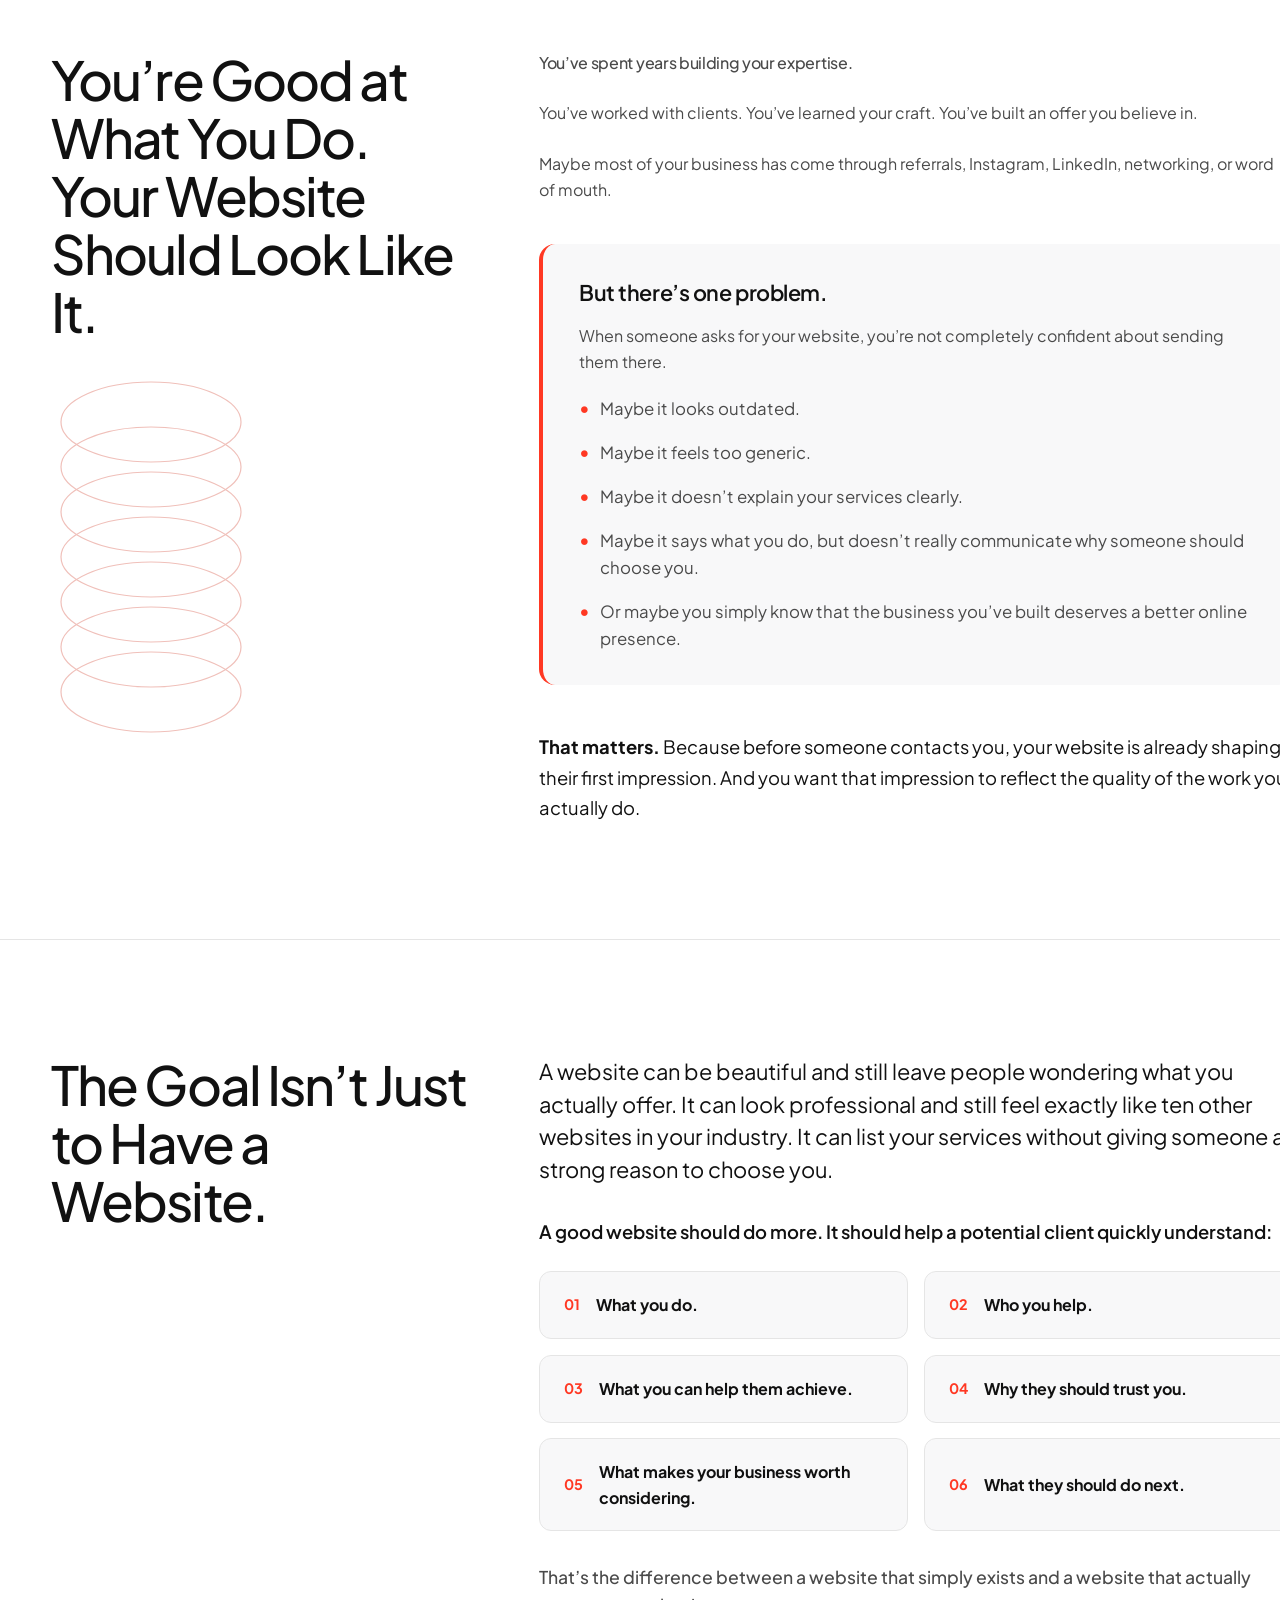
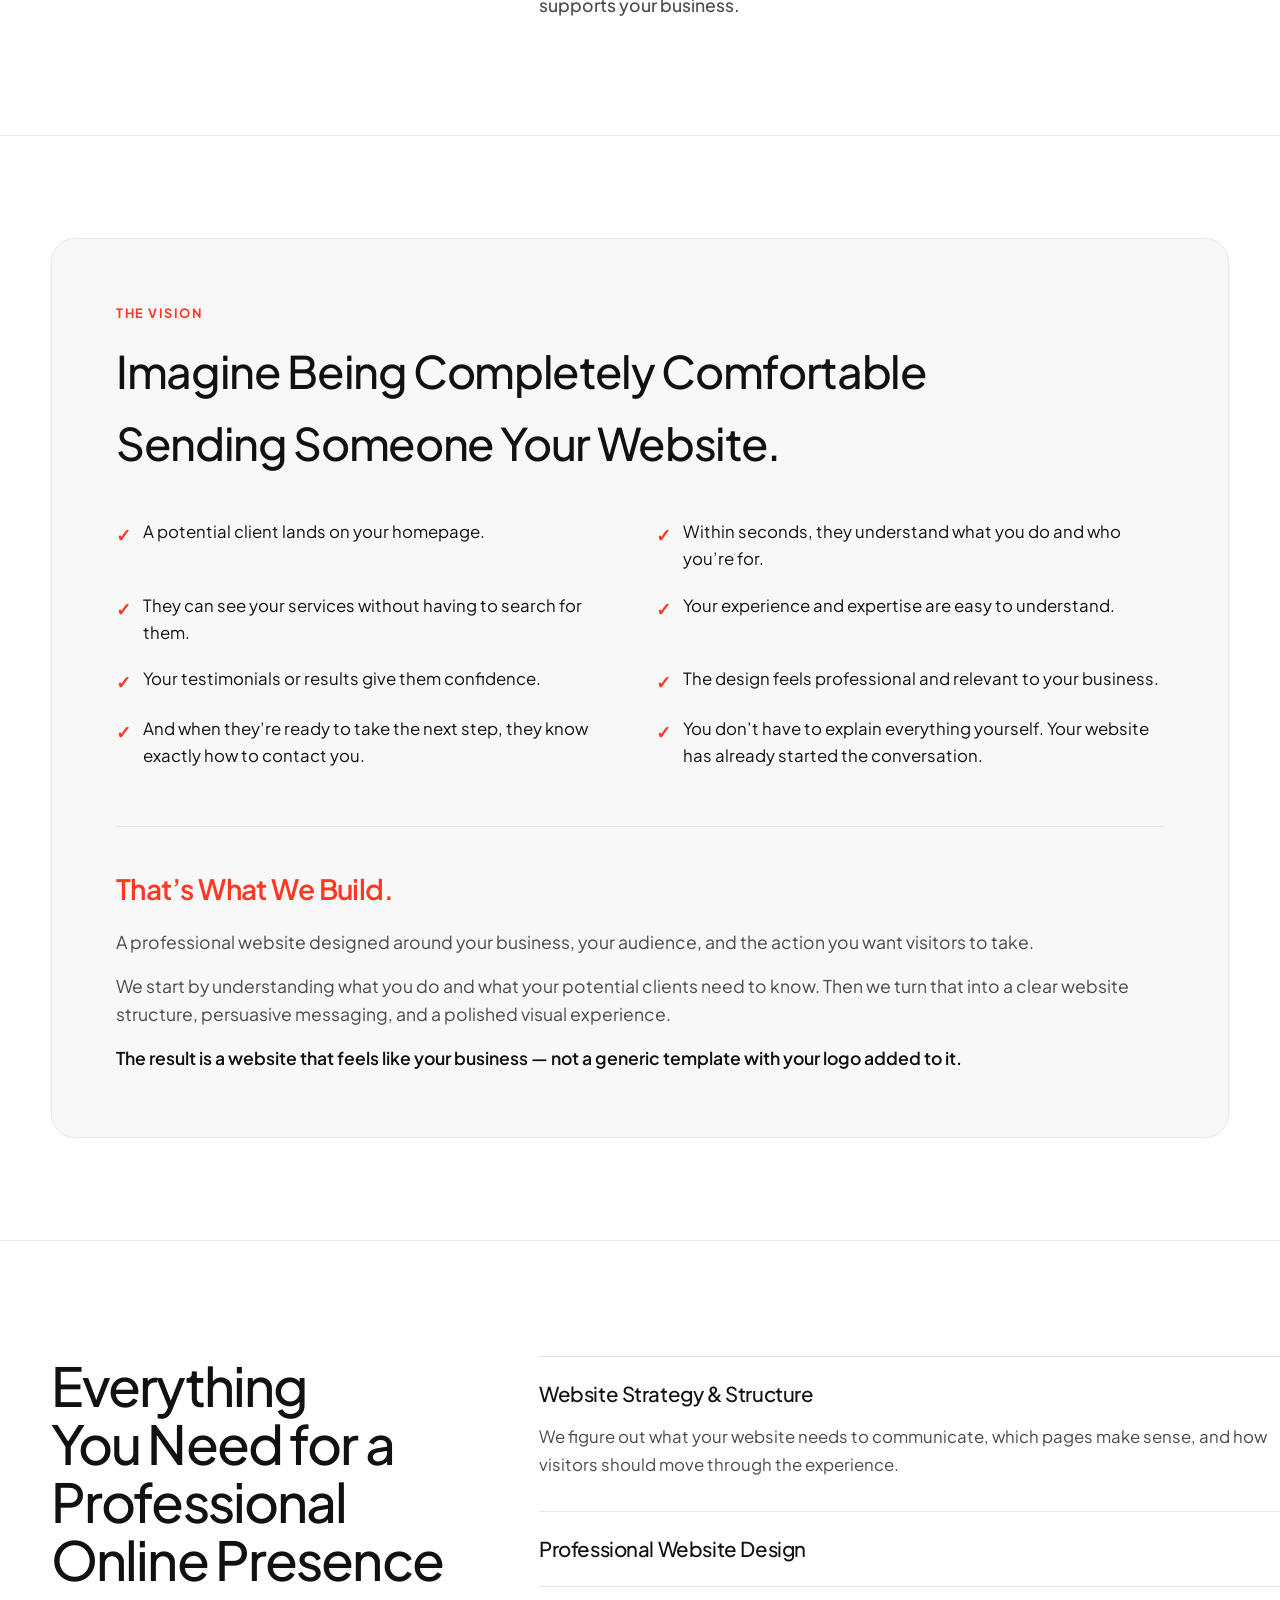
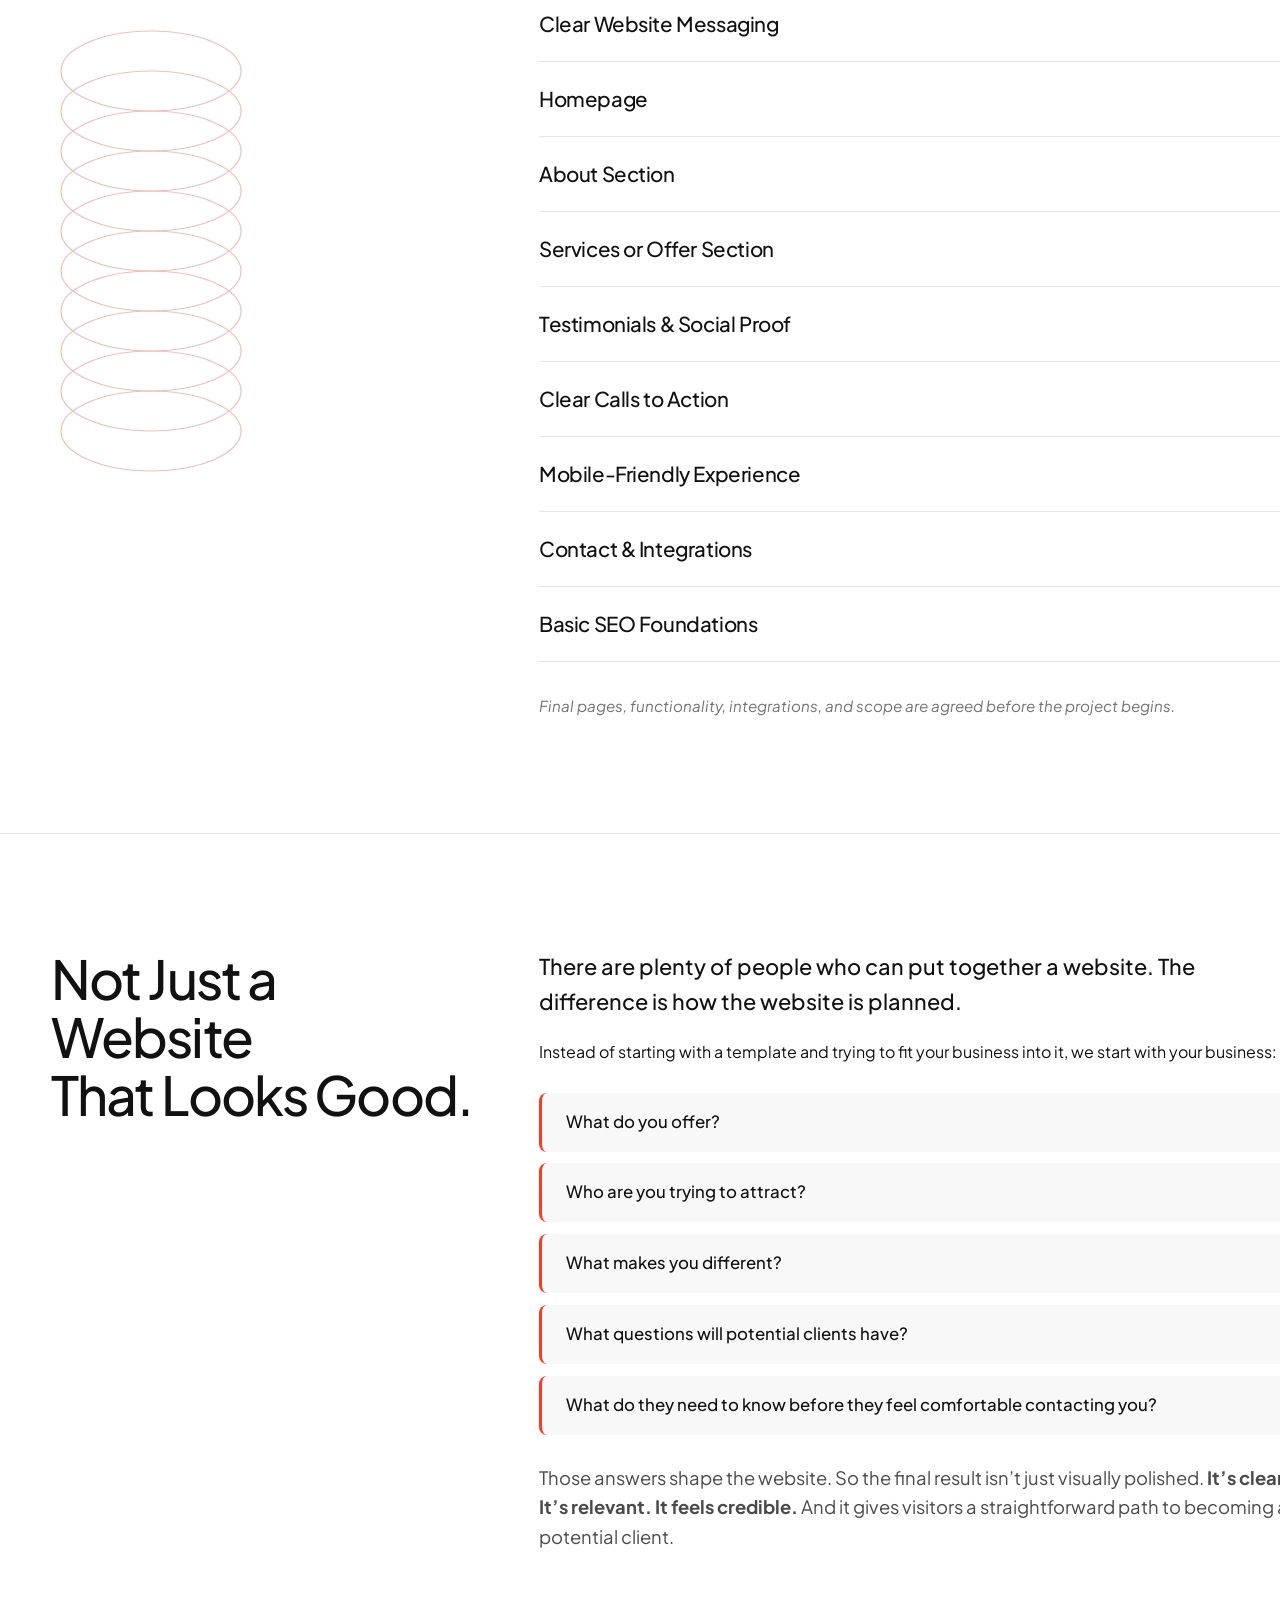
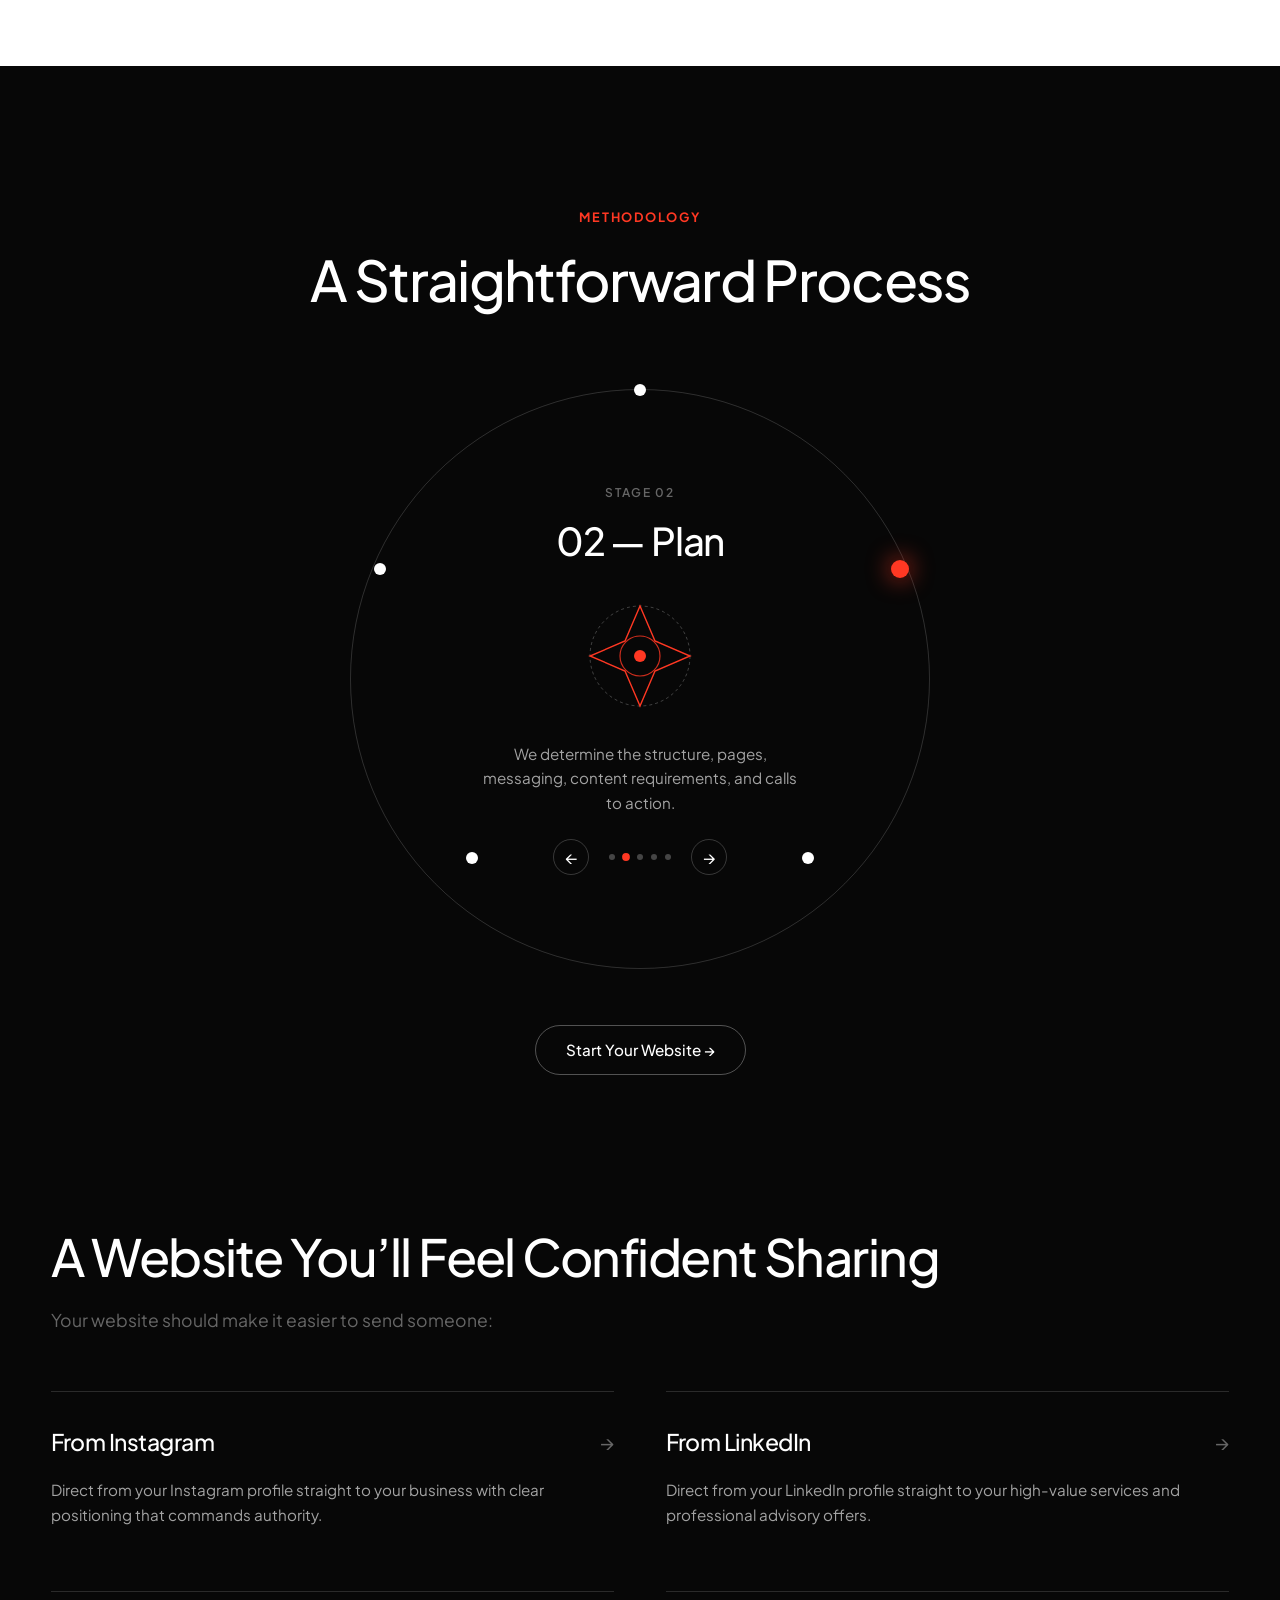
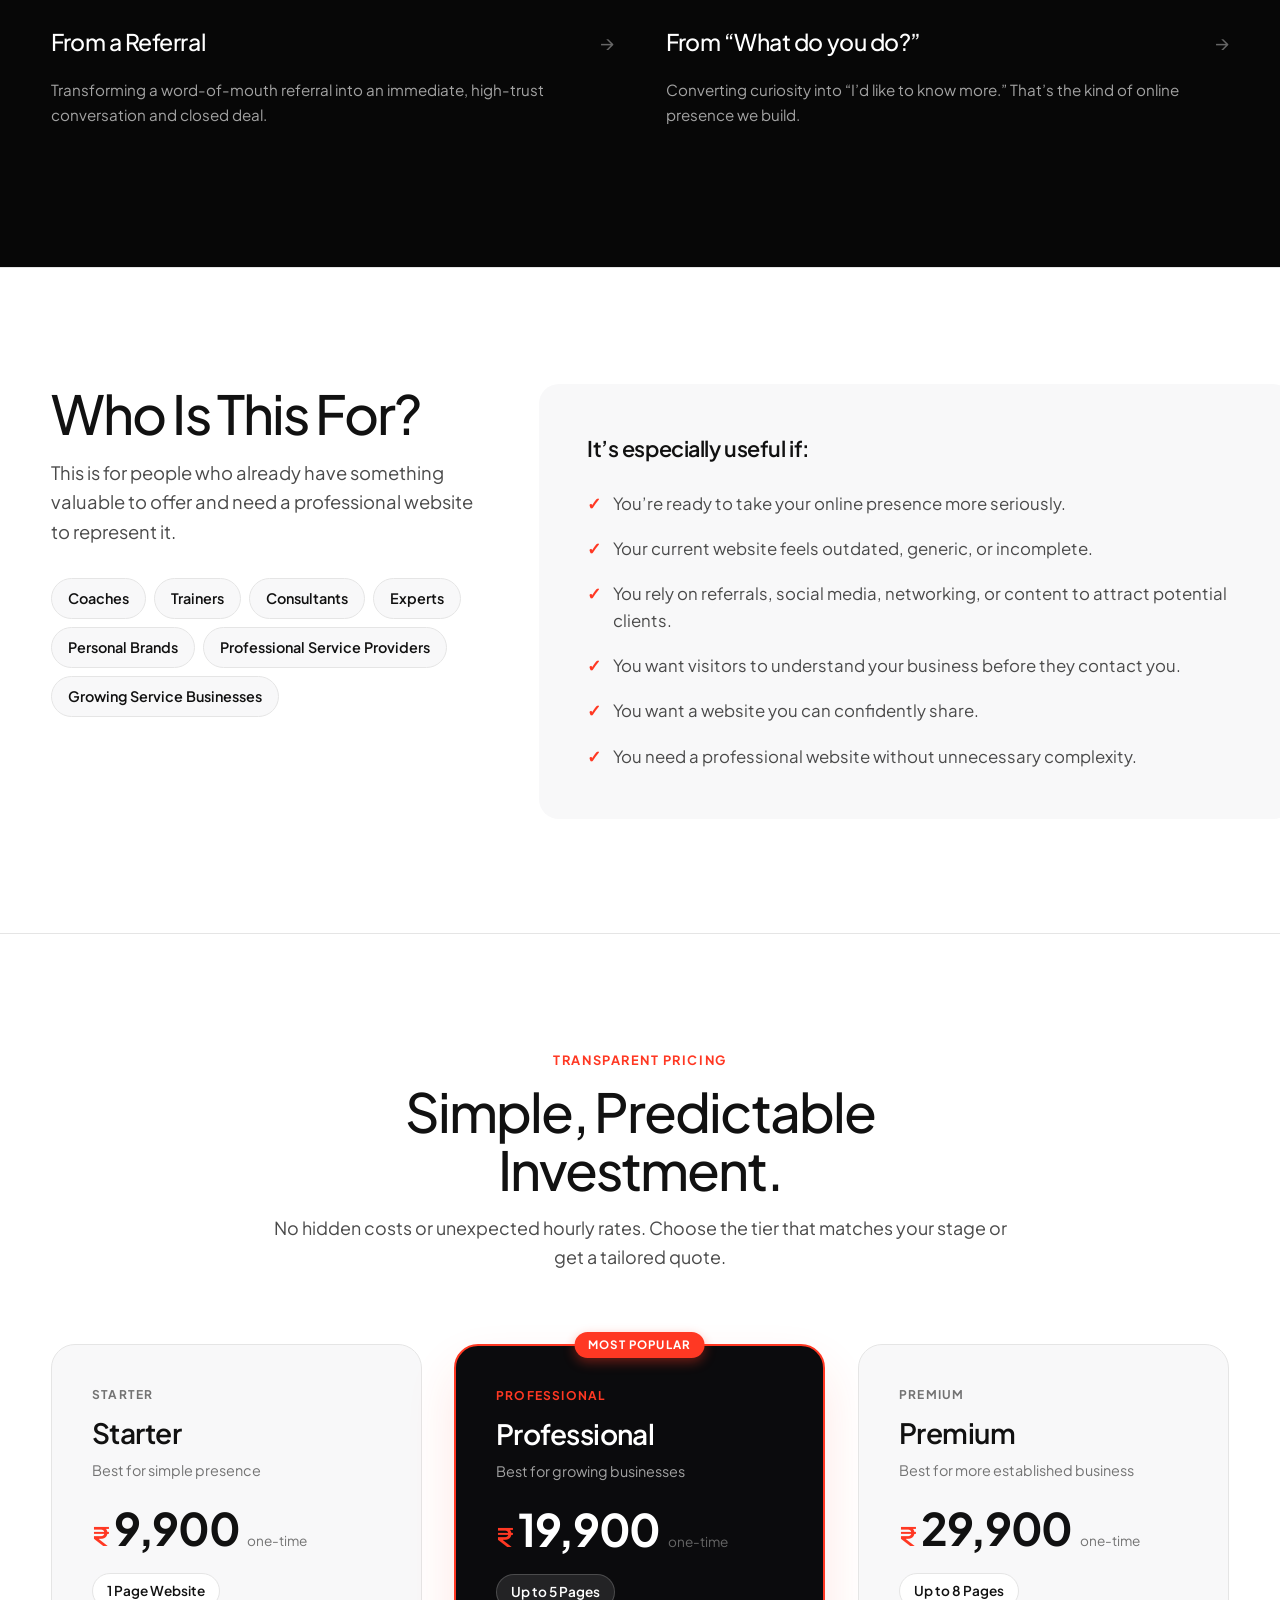
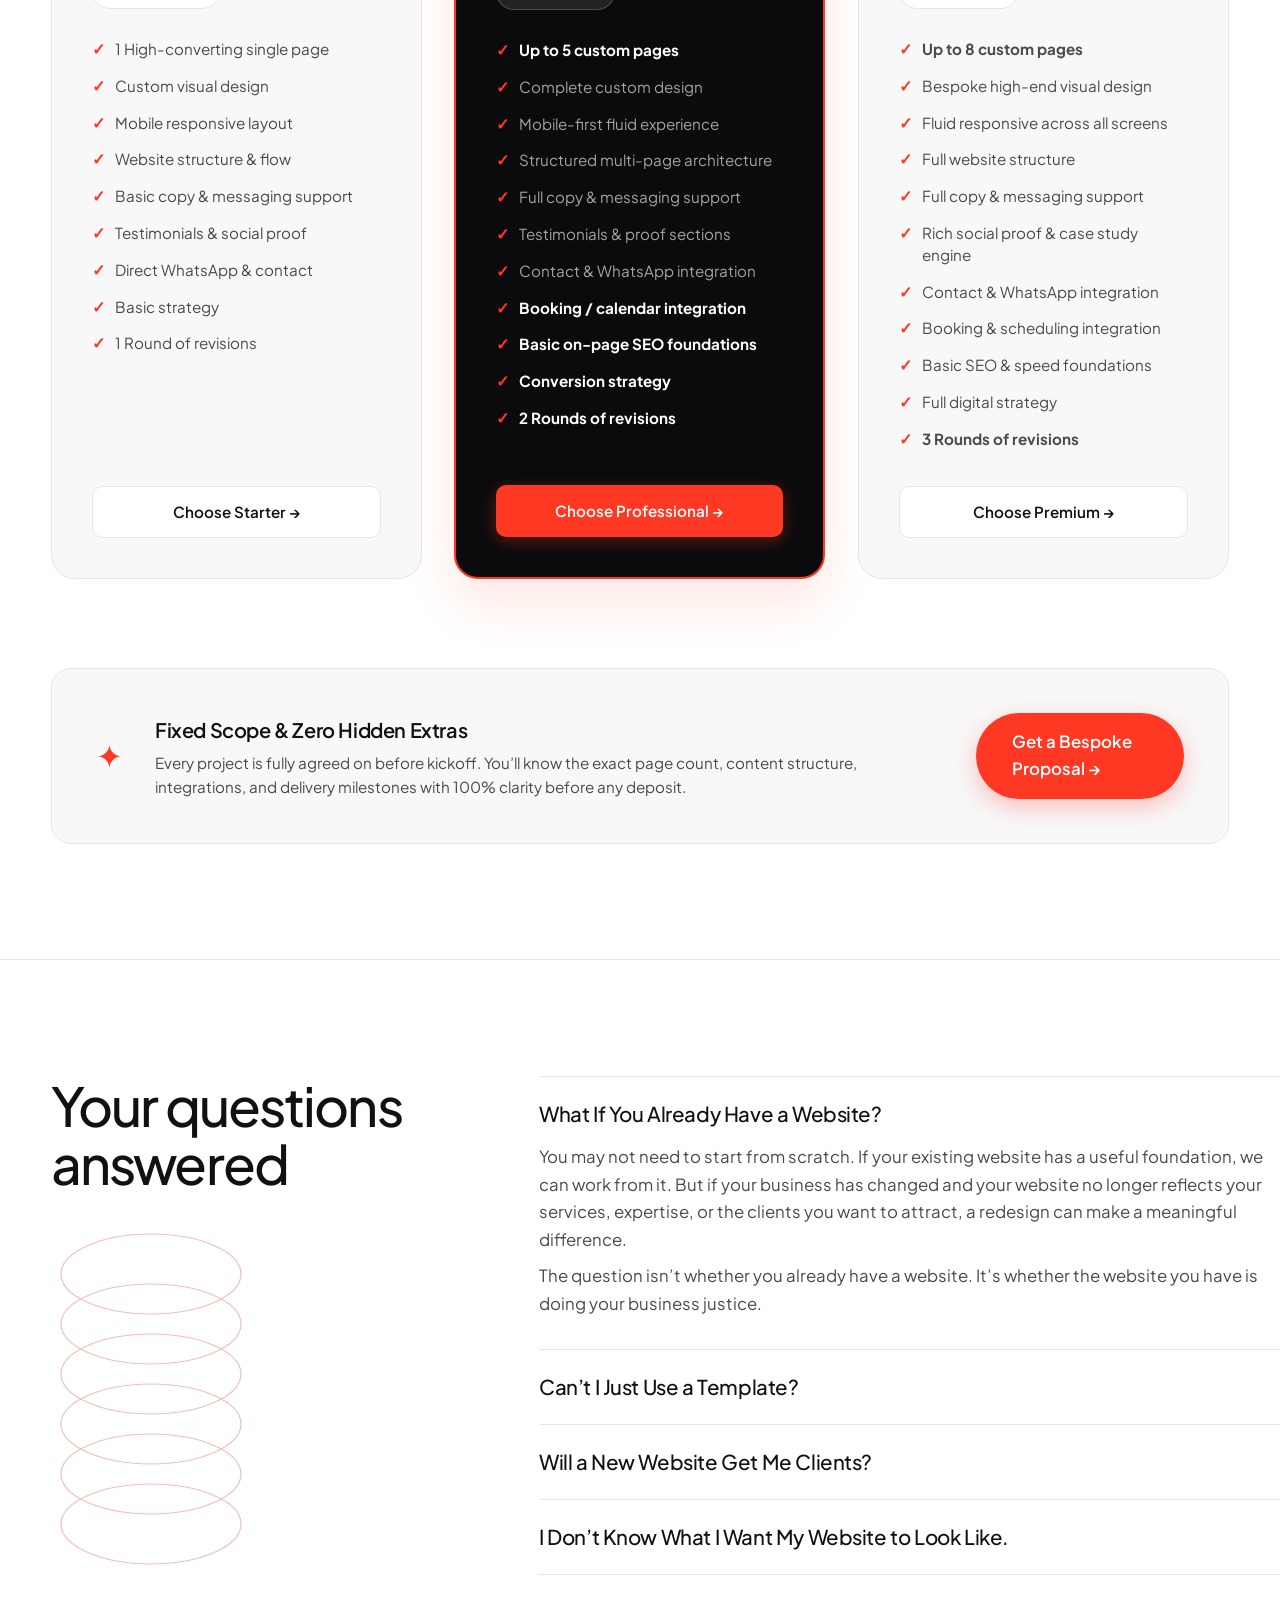
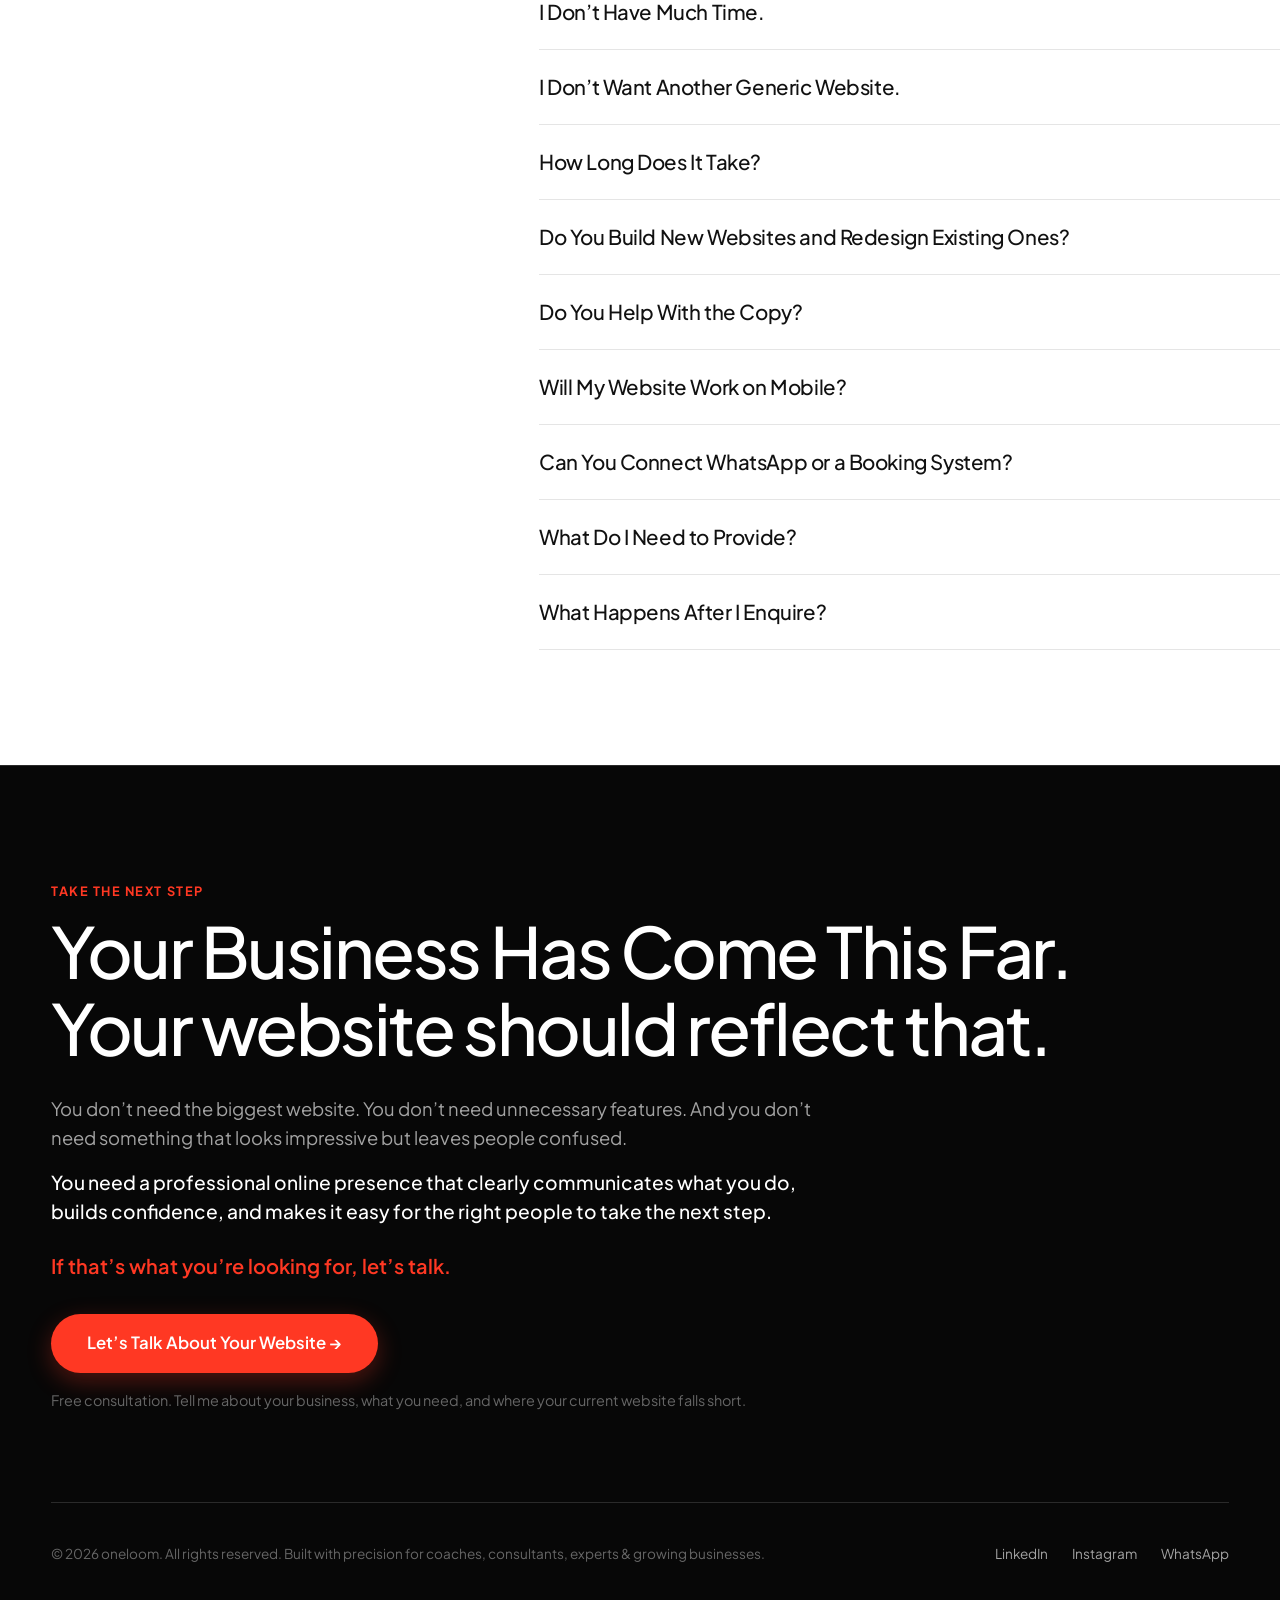
==== commit d7090f5b: "Update hero title to 'A Website That Sells Your Expertise, Not Just Shows It Off.', styling with Cav" ====
--- a/index.html
+++ b/index.html
@@ -13,22 +13,22 @@
   <meta name="viewport" content="width=device-width, initial-scale=1.0">
   
   <!-- SEO Meta Tags -->
-  <title>Your Business Deserves More Than a Generic Website | oneloom</title>
+  <title>A Website That Sells Your Expertise, Not Just Shows It Off | oneloom</title>
   <meta name="description" content="A professional website for coaches, consultants, trainers, experts, personal brands, and growing service businesses — designed to make your expertise clear, build trust, and give potential clients an easy reason to get in touch.">
   <meta name="keywords" content="custom website design, website redesign, coaches website, consultant web design, personal brand website, Bangalore web design, INR web design">
   
   <!-- Open Graph -->
-  <meta property="og:title" content="Your Business Deserves More Than a Generic Website">
+  <meta property="og:title" content="A Website That Sells Your Expertise, Not Just Shows It Off">
   <meta property="og:description" content="A professional website designed to make your expertise clear, build trust, and turn visitors into clients.">
   <meta property="og:type" content="website">
 
-  <!-- Google Fonts: Plus Jakarta Sans & Syne -->
+  <!-- Google Fonts: Plus Jakarta Sans, Syne & Caveat -->
   <link rel="preconnect" href="https://fonts.googleapis.com">
   <link rel="preconnect" href="https://fonts.gstatic.com" crossorigin>
-  <link href="https://fonts.googleapis.com/css2?family=Plus+Jakarta+Sans:ital,wght@0,300;0,400;0,500;0,600;0,700;0,800;1,400&family=Syne:wght@500;600;700;800&display=swap" rel="stylesheet">
+  <link href="https://fonts.googleapis.com/css2?family=Caveat:wght@600;700&family=Plus+Jakarta+Sans:ital,wght@0,300;0,400;0,500;0,600;0,700;0,800;1,400&family=Syne:wght@500;600;700;800&display=swap" rel="stylesheet">
   
   <!-- CSS Stylesheet -->
-  <link rel="stylesheet" href="styles.css?v=4.0">
+  <link rel="stylesheet" href="styles.css?v=4.4">
 </head>
 <body>
   <!-- Google Tag Manager (noscript) -->
@@ -105,8 +105,8 @@
           </div>
 
           <h1 class="hero-headline">
-            Your Business Deserves<br>
-            More Than a Generic Website.
+            A <span class="hero-highlight-word">Website</span> That Sells Your Expertise,<br>
+            Not Just Shows It Off.
           </h1>
           
           <p class="hero-lead-paragraph">
@@ -1368,6 +1368,6 @@
   </div>
 
   <!-- JavaScript -->
-  <script src="script.js?v=4.0"></script>
+  <script src="script.js?v=4.4"></script>
 </body>
 </html>
--- a/styles.css
+++ b/styles.css
@@ -9,6 +9,7 @@
 :root {
   --font-primary: 'Plus Jakarta Sans', -apple-system, BlinkMacSystemFont, 'Segoe UI', Roboto, sans-serif;
   --font-display: 'Plus Jakarta Sans', 'Syne', sans-serif;
+  --font-handwritten: 'Caveat', cursive, sans-serif;
 
   /* Color Palette */
   --color-bg-light: #ffffff;
@@ -372,6 +373,17 @@
   margin-bottom: 1.5rem;
 }
 
+/* Hero Highlighted Word */
+.hero-highlight-word {
+  display: inline-block;
+  font-family: var(--font-handwritten);
+  font-weight: 700;
+  font-size: 1.35em;
+  color: var(--color-accent-red);
+  padding: 0 0.08em;
+  letter-spacing: 0.01em;
+}
+
 .hero-lead-paragraph {
   font-size: clamp(1.1rem, 1.5vw, 1.35rem);
   color: var(--color-text-body);
@@ -2951,3 +2963,107 @@
 .whatsapp-direct-btn:hover {
   background-color: #1ebc57;
 }
+
+/* ==========================================================================
+   SCROLL REVEAL ANIMATIONS & MICRO-INTERACTIONS SYSTEM
+   ========================================================================== */
+
+/* 1. Base Scroll Reveal Elements */
+.reveal-on-scroll {
+  opacity: 0;
+  will-change: opacity, transform;
+  transition: opacity 0.85s cubic-bezier(0.16, 1, 0.3, 1),
+              transform 0.85s cubic-bezier(0.16, 1, 0.3, 1);
+}
+
+.reveal-up {
+  transform: translateY(38px);
+}
+
+.reveal-fade {
+  transform: translateY(0);
+}
+
+.reveal-scale {
+  transform: scale(0.94) translateY(24px);
+}
+
+.reveal-left {
+  transform: translateX(-40px);
+}
+
+.reveal-right {
+  transform: translateX(40px);
+}
+
+/* 2. Active Triggered State */
+.reveal-on-scroll.is-visible {
+  opacity: 1;
+  transform: translateY(0) translateX(0) scale(1);
+}
+
+/* 3. Staggered Grid Animations */
+.stagger-parent .reveal-on-scroll:nth-child(1),
+.stagger-parent.is-visible > *:nth-child(1) { transition-delay: 0.05s; }
+.stagger-parent .reveal-on-scroll:nth-child(2),
+.stagger-parent.is-visible > *:nth-child(2) { transition-delay: 0.12s; }
+.stagger-parent .reveal-on-scroll:nth-child(3),
+.stagger-parent.is-visible > *:nth-child(3) { transition-delay: 0.19s; }
+.stagger-parent .reveal-on-scroll:nth-child(4),
+.stagger-parent.is-visible > *:nth-child(4) { transition-delay: 0.26s; }
+.stagger-parent .reveal-on-scroll:nth-child(5),
+.stagger-parent.is-visible > *:nth-child(5) { transition-delay: 0.33s; }
+.stagger-parent .reveal-on-scroll:nth-child(6),
+.stagger-parent.is-visible > *:nth-child(6) { transition-delay: 0.40s; }
+.stagger-parent .reveal-on-scroll:nth-child(7),
+.stagger-parent.is-visible > *:nth-child(7) { transition-delay: 0.47s; }
+.stagger-parent .reveal-on-scroll:nth-child(8),
+.stagger-parent.is-visible > *:nth-child(8) { transition-delay: 0.54s; }
+
+/* 4. Subtle Parallax & Floating Animations */
+@keyframes subtleFloat {
+  0%, 100% {
+    transform: translateY(0px);
+  }
+  50% {
+    transform: translateY(-8px);
+  }
+}
+
+.floating-element {
+  animation: subtleFloat 6s ease-in-out infinite;
+}
+
+/* 5. Interactive Micro-Elevations for Cards */
+.project-card,
+.pricing-card,
+.capability-card,
+.clarity-card,
+.editorial-story-block,
+.story-callout-card,
+.build-statement-card {
+  transition: transform 0.4s cubic-bezier(0.16, 1, 0.3, 1),
+              box-shadow 0.4s cubic-bezier(0.16, 1, 0.3, 1),
+              border-color 0.4s ease;
+}
+
+.project-card:hover,
+.pricing-card:hover,
+.capability-card:hover,
+.clarity-card:hover {
+  transform: translateY(-6px);
+  box-shadow: 0 16px 36px -10px rgba(0, 0, 0, 0.08);
+}
+
+/* 6. Top Reading Progress Indicator Bar */
+.scroll-progress-bar {
+  position: fixed;
+  top: 0;
+  left: 0;
+  height: 3px;
+  background: linear-gradient(90deg, var(--color-accent-red), #ff7a00);
+  width: 0%;
+  z-index: 9999;
+  pointer-events: none;
+  transition: width 0.1s ease-out;
+}
